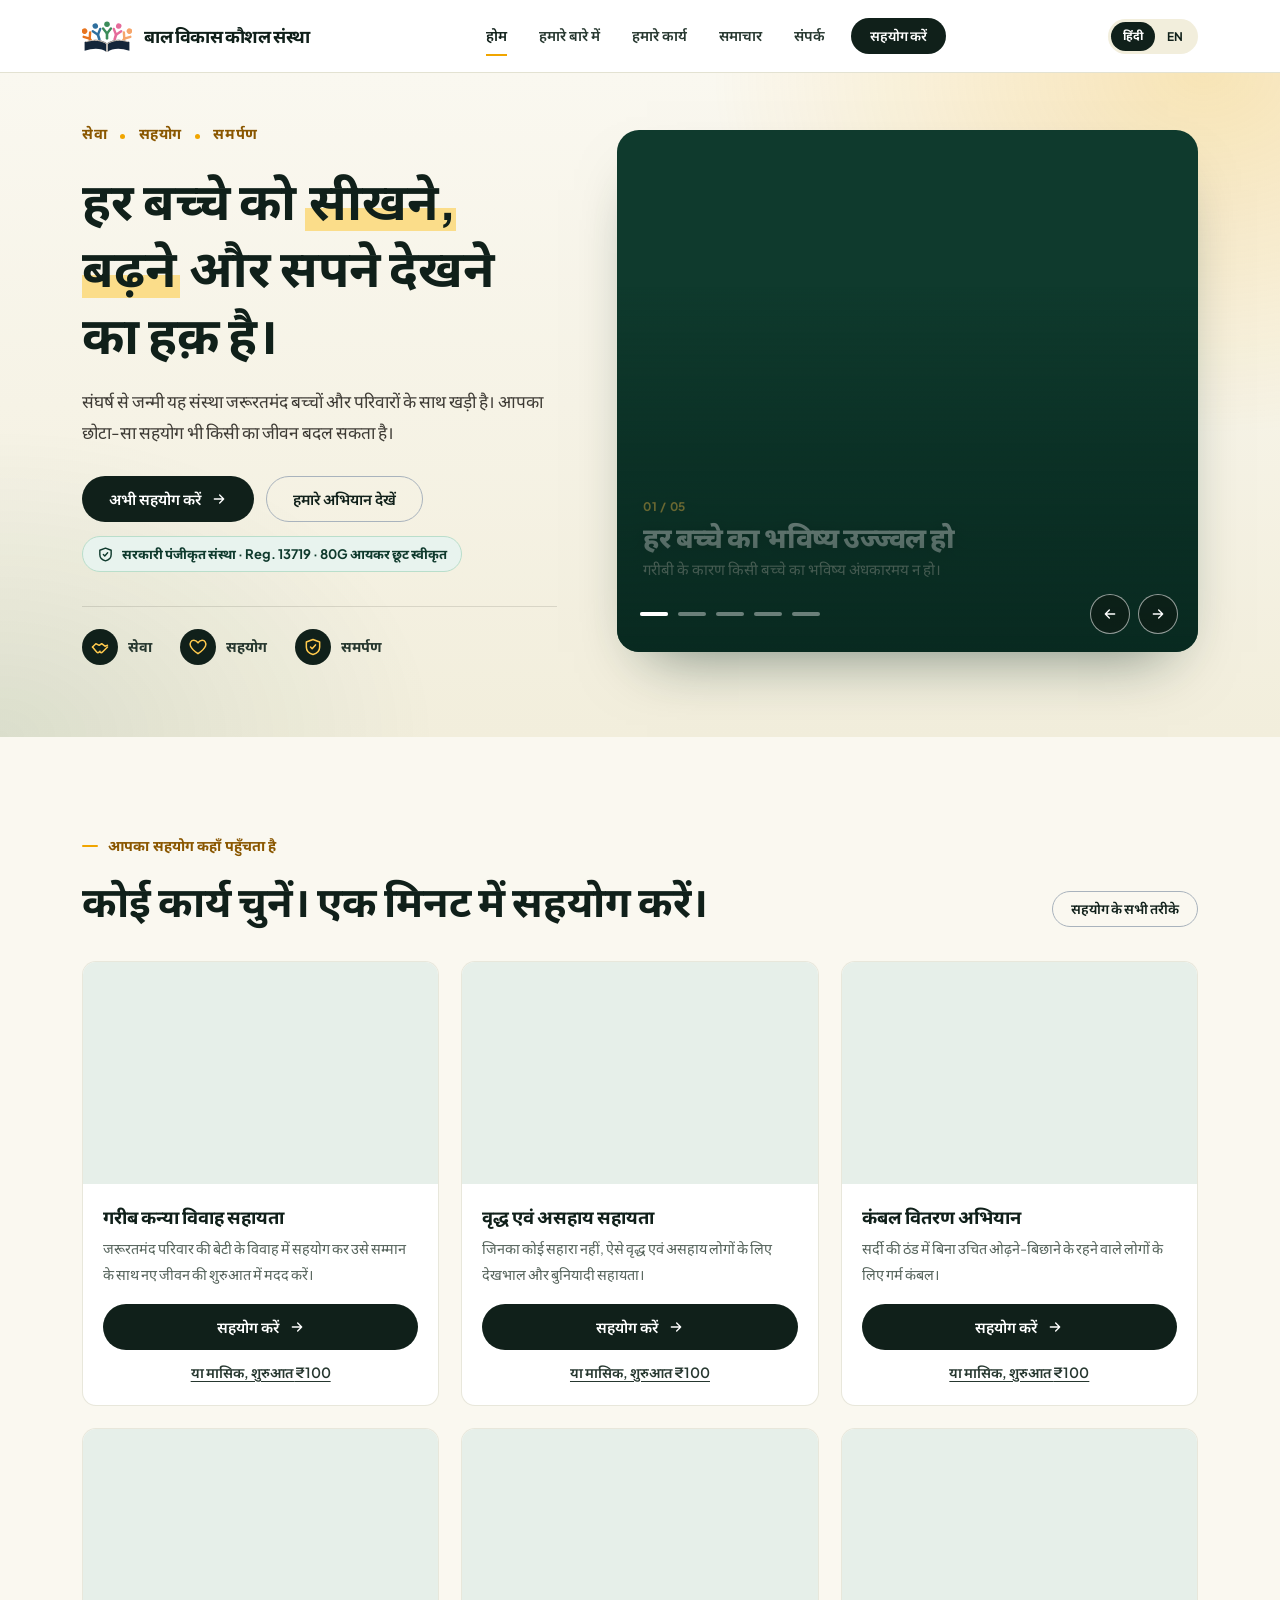
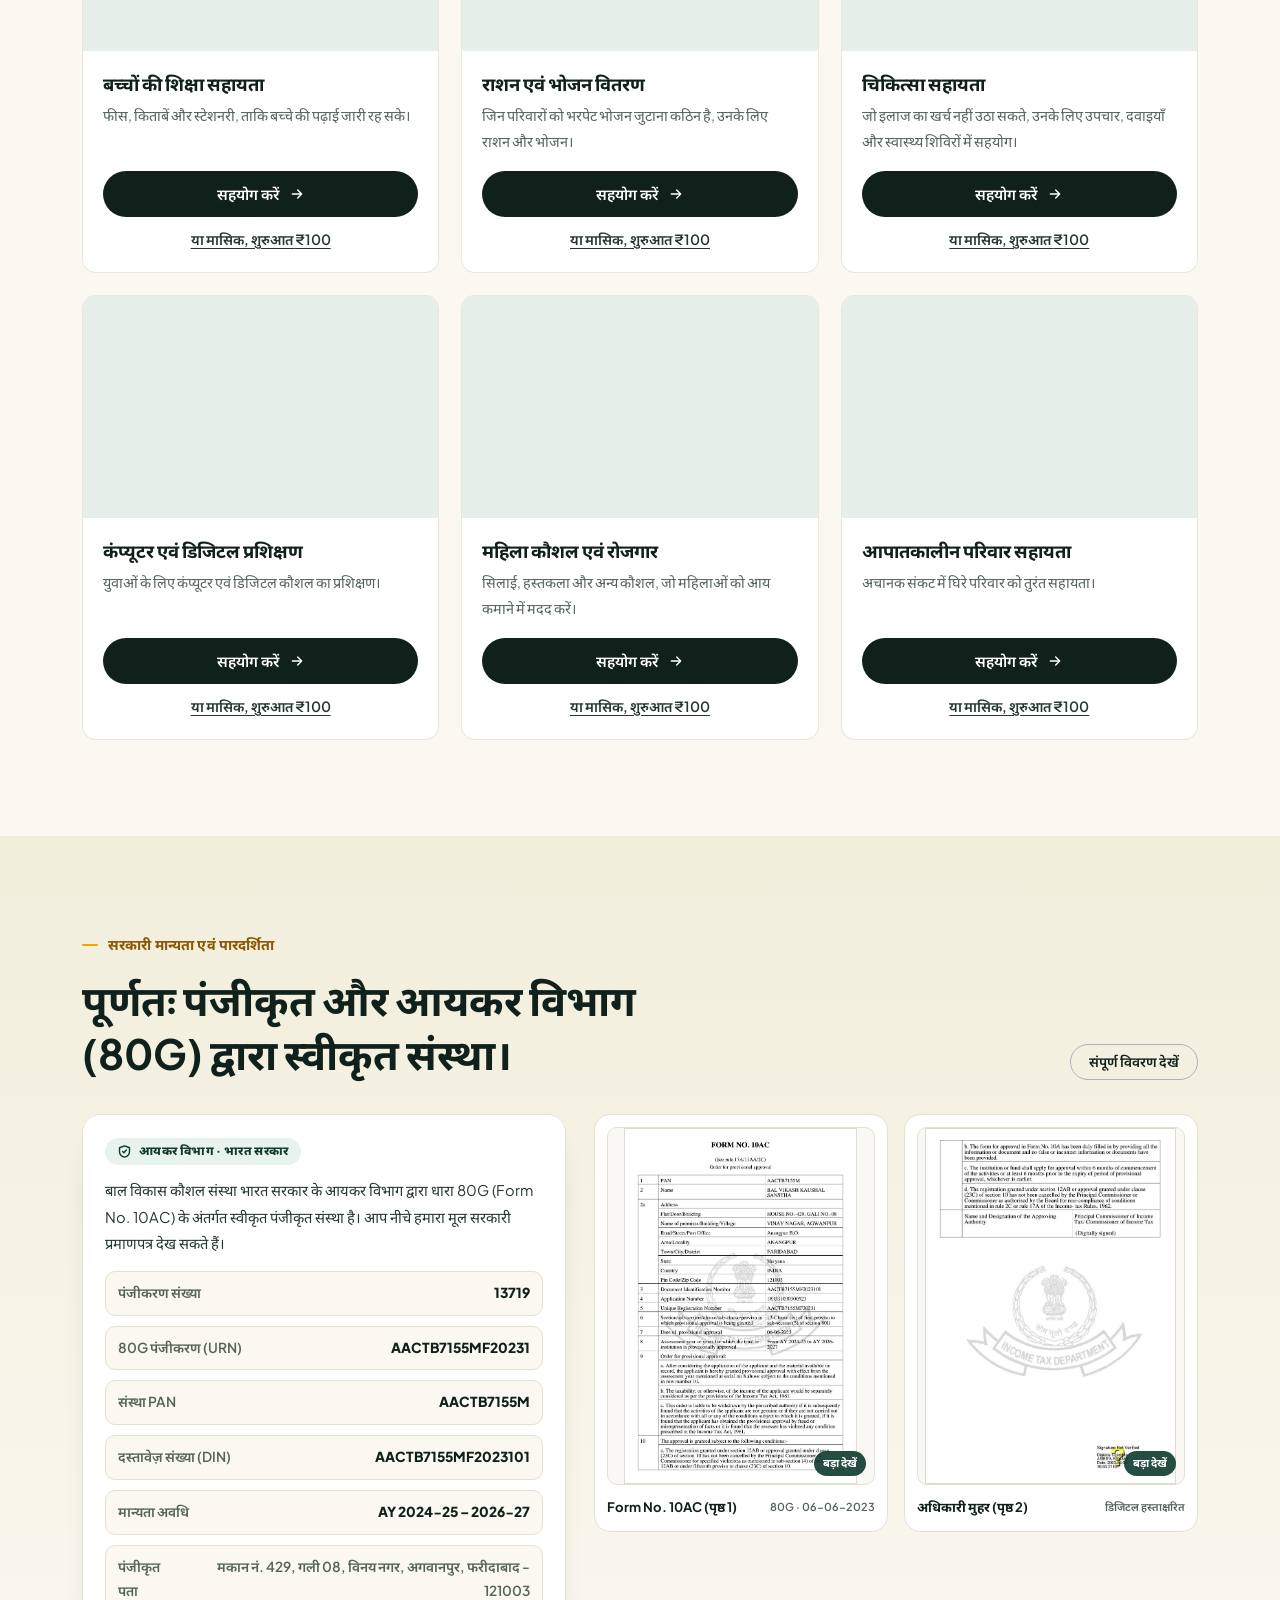
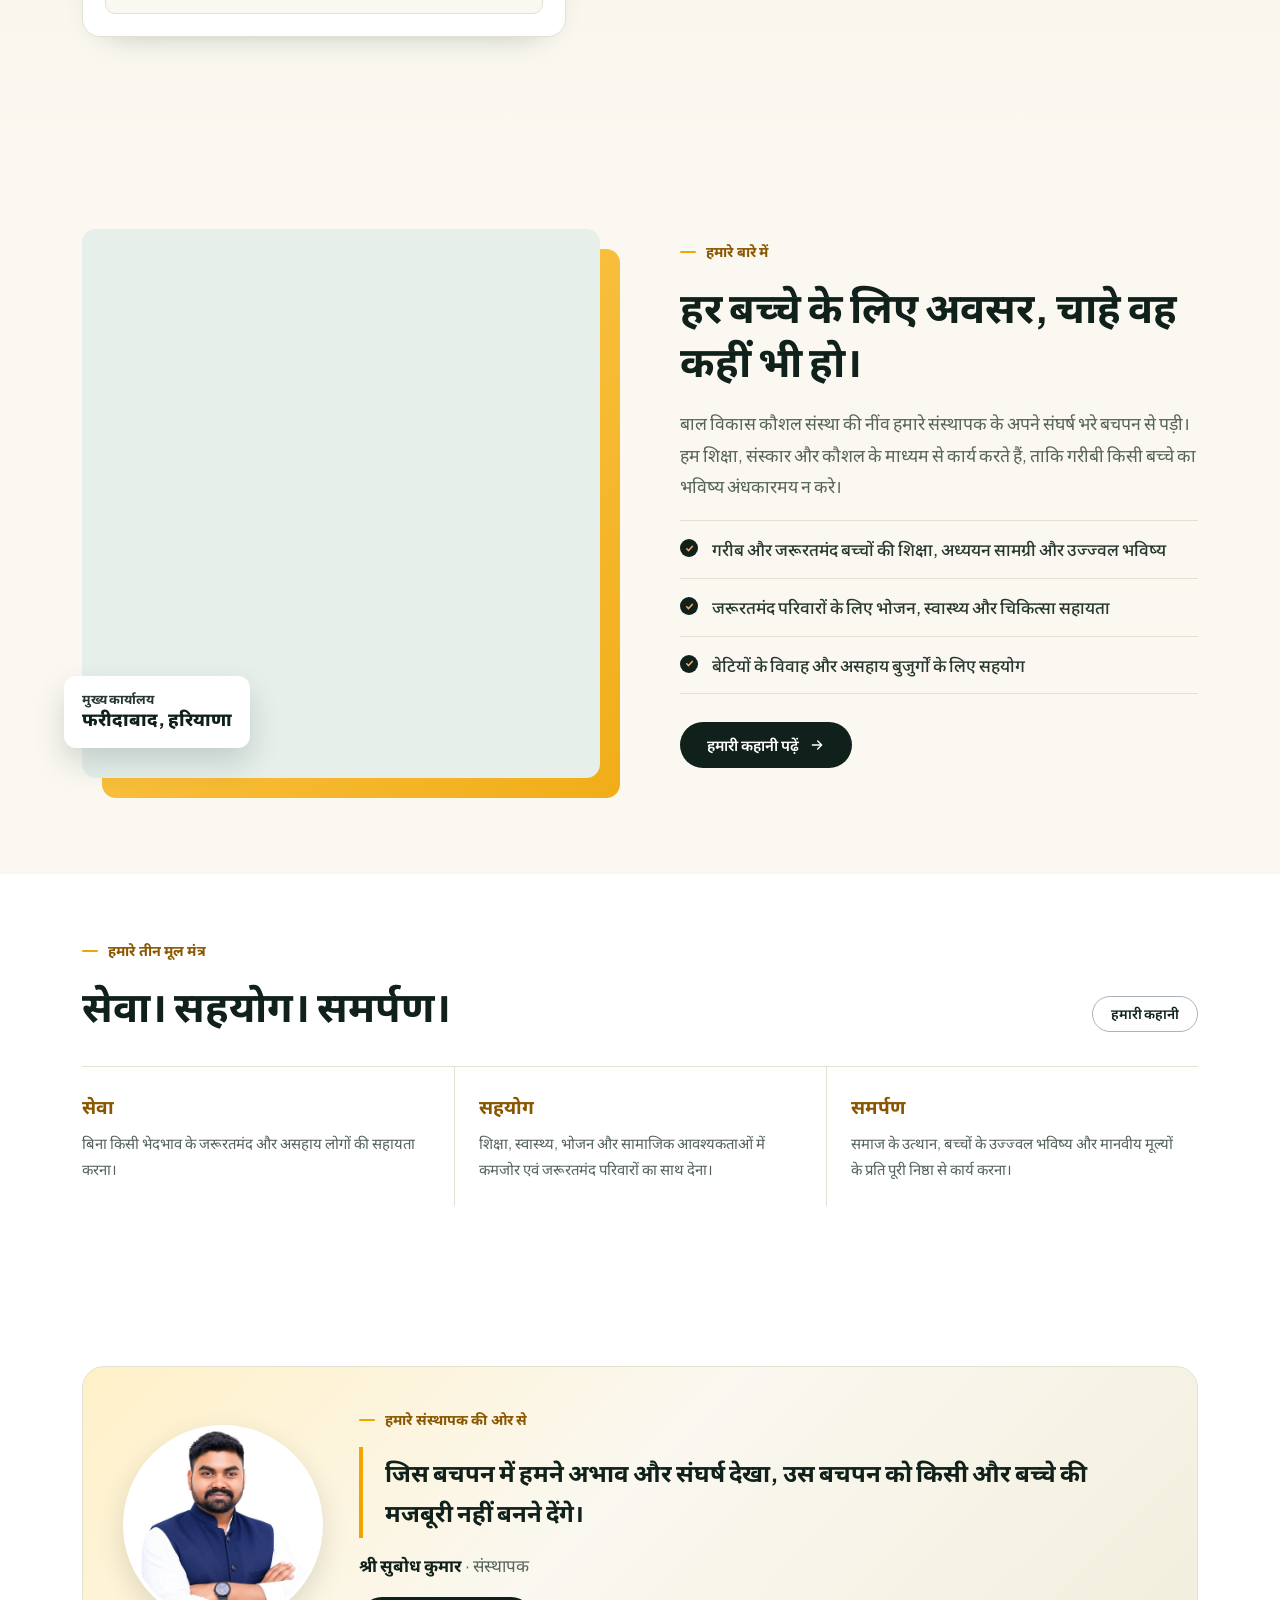
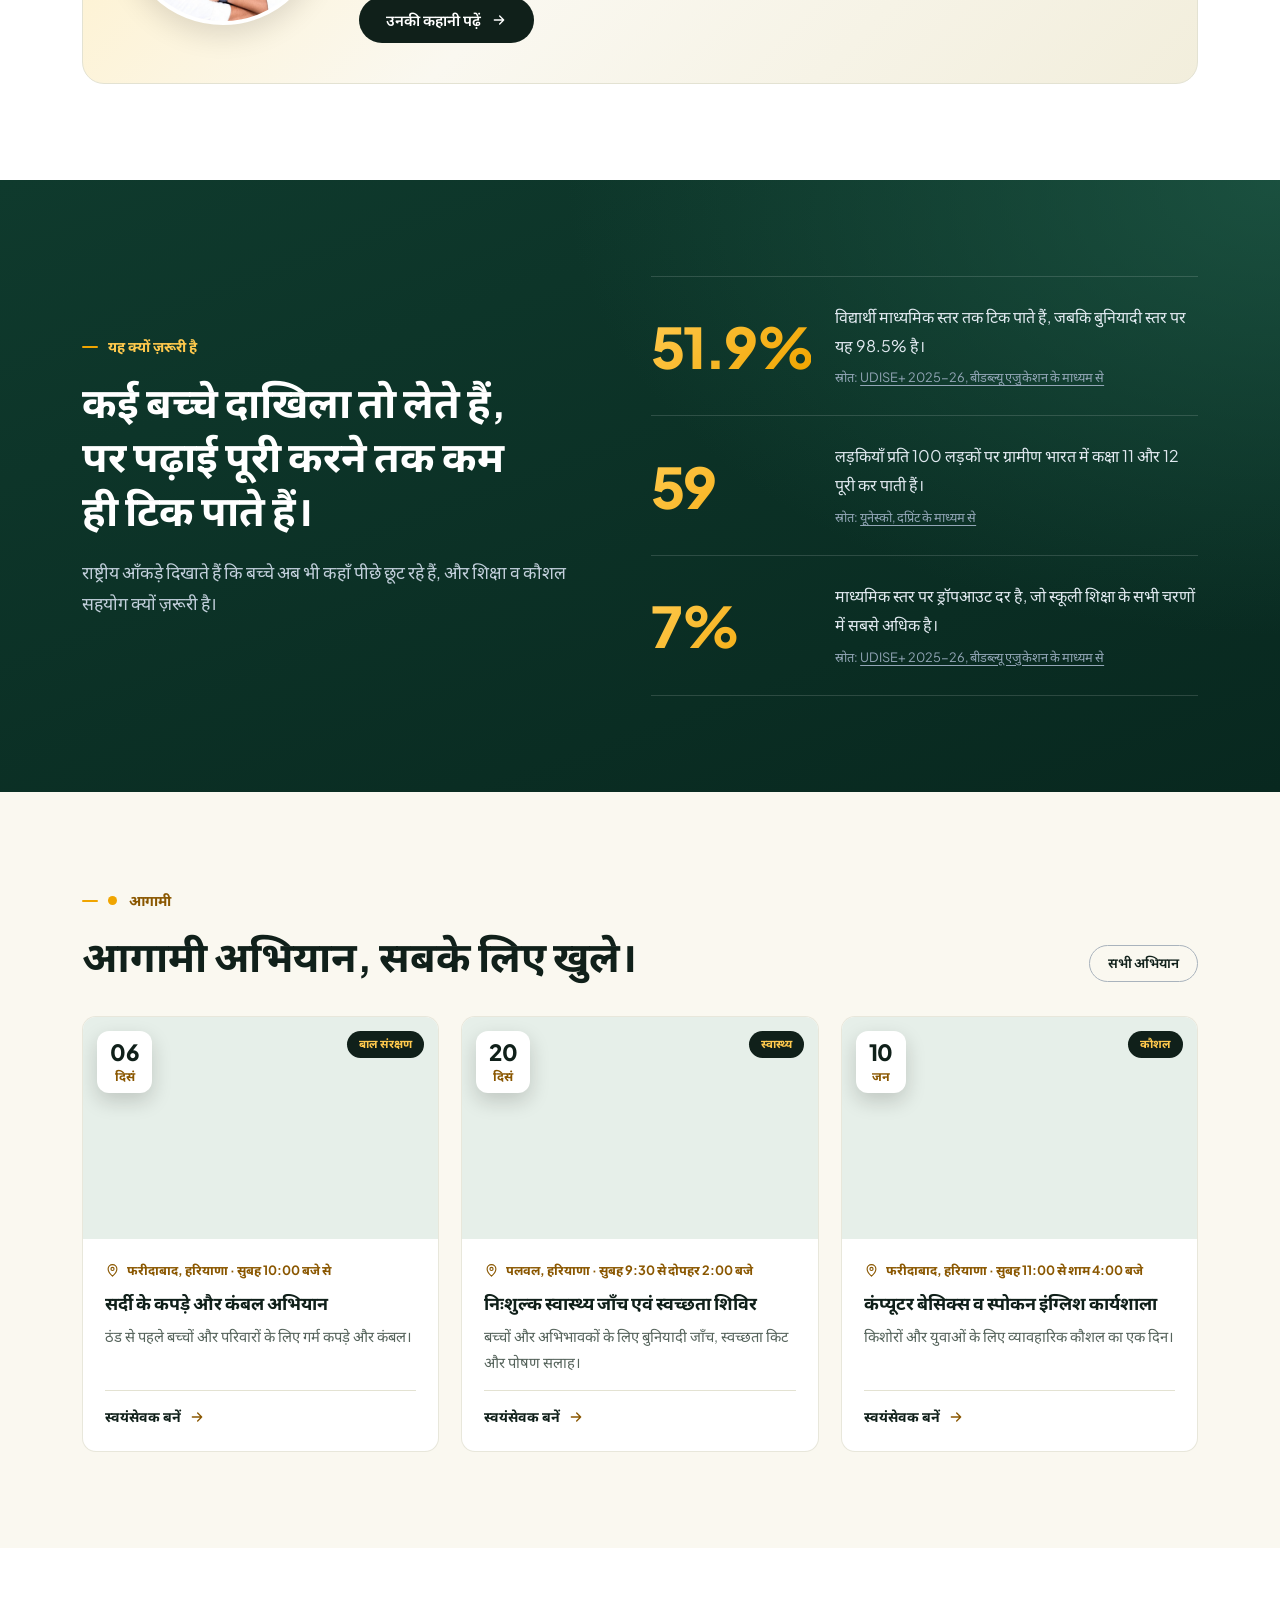
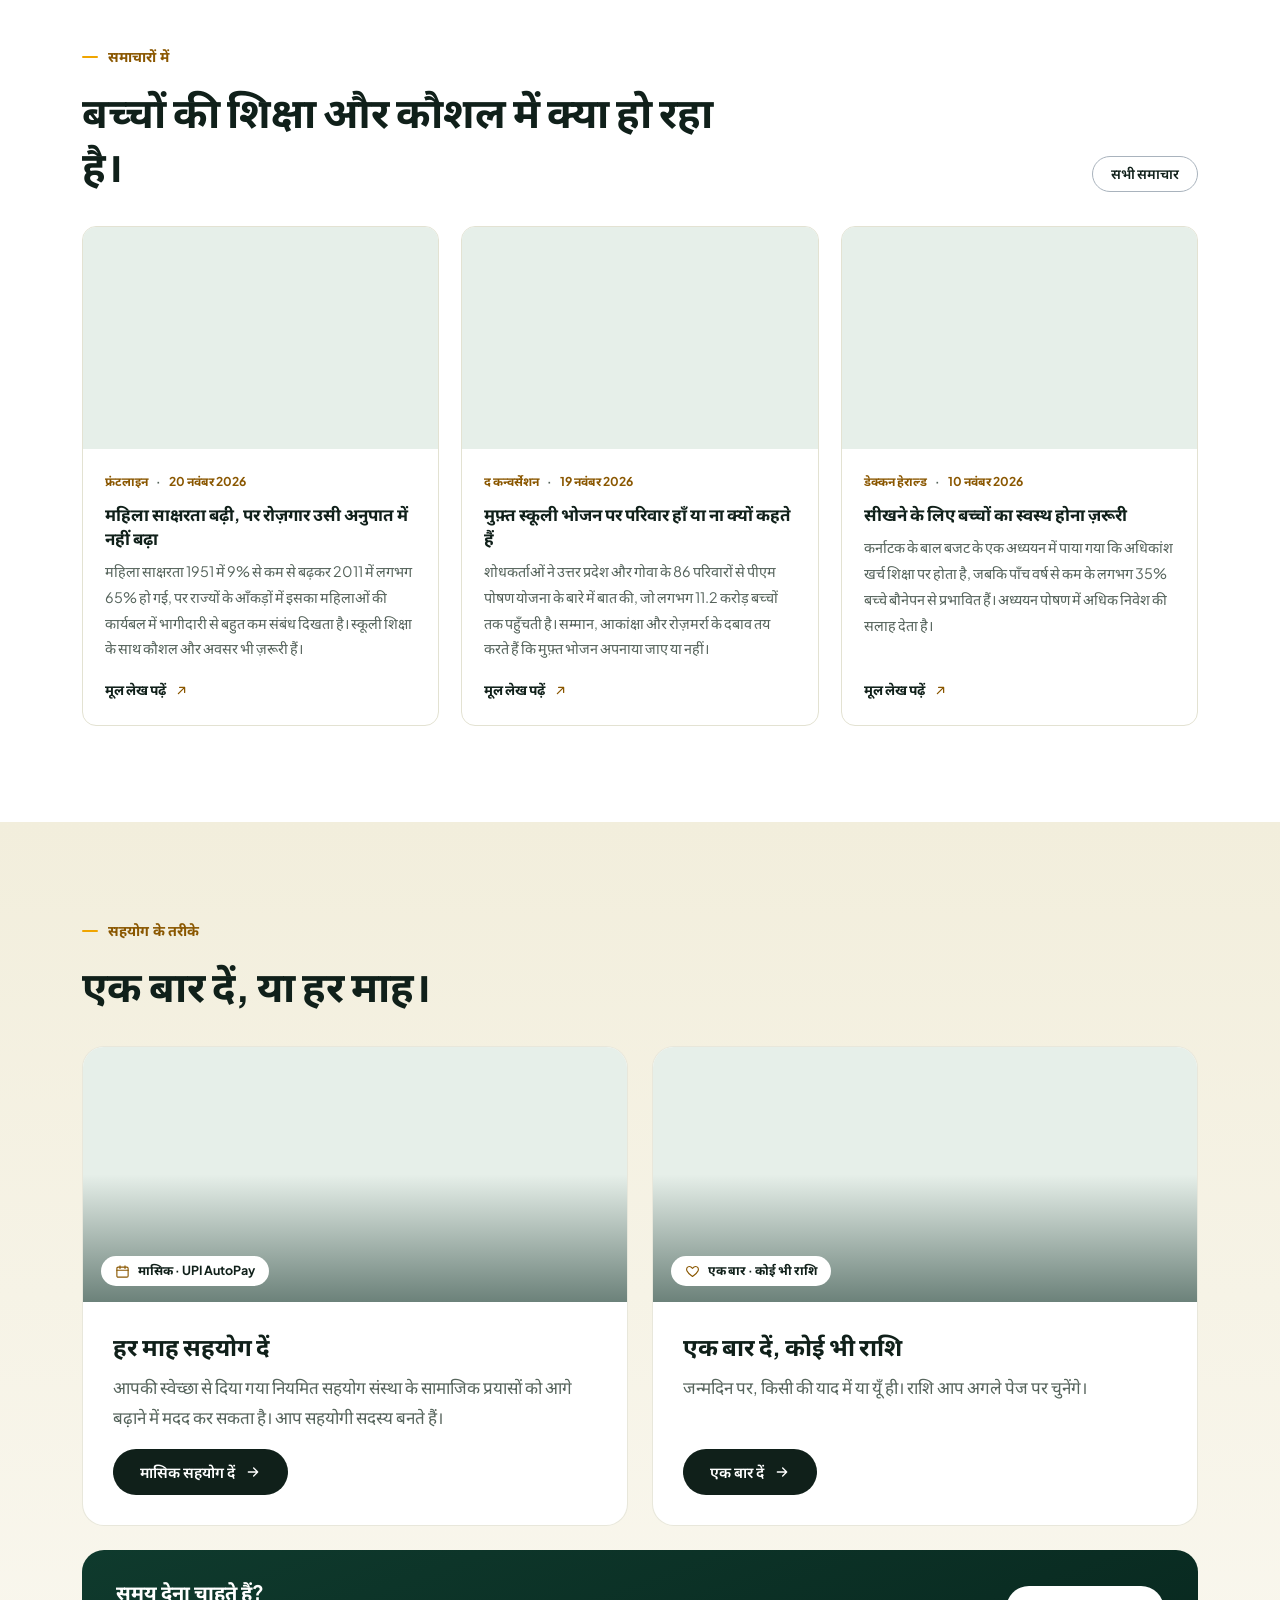
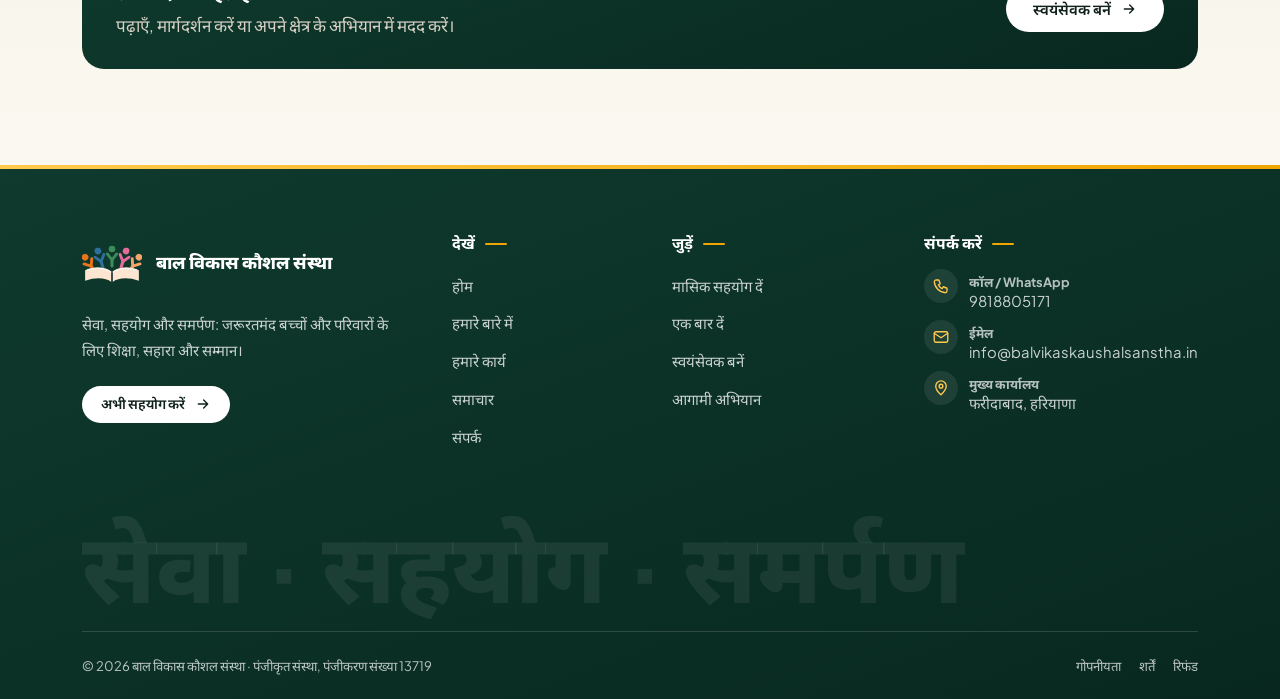
==== index.html @ 85692ef4 "Add scroll-margin-top on #verified for sticky header clearance" ====
<!DOCTYPE html>
<html lang="hi" data-lang="hi" data-t-en="Seva, Sahyog &amp; Samarpan for Children in Need | Bal Vikas Kaushal Sanstha" data-t-hi="सेवा, सहयोग और समर्पण: जरूरतमंद बच्चों के लिए | बाल विकास कौशल संस्था">
<head><script src="assets/js/demo-api.js"></script>
<meta charset="UTF-8"><meta name="viewport" content="width=device-width,initial-scale=1">
<script>try{var l=new URLSearchParams(location.search).get('lang')||localStorage.getItem('bvks_lang')||'hi';document.documentElement.setAttribute('data-lang',l==='en'?'en':'hi')}catch(e){}</script>
<title>सेवा, सहयोग और समर्पण: जरूरतमंद बच्चों के लिए | बाल विकास कौशल संस्था</title>
<meta name="description" content="फरीदाबाद की पंजीकृत संस्था, जो शिक्षा, भोजन, स्वास्थ्य और सम्मान के माध्यम से जरूरतमंद बच्चों और परिवारों की सेवा करती है। मासिक या एक बार सहयोग करें। Registered trust in Faridabad serving children and families in need through education, food, health and dignity. Donate monthly or once.">
<meta property="og:title" content="Seva, Sahyog &amp; Samarpan for Children in Need | Bal Vikas Kaushal Sanstha"><meta property="og:description" content="Registered trust in Faridabad serving children and families in need through education, food, health and dignity. Donate monthly or once.">
<meta property="og:type" content="website"><meta property="og:image" content="https://images.unsplash.com/photo-1524069290683-0457abfe42c3?auto=format&amp;fit=crop&amp;w=1200&amp;q=75&amp;h=630"><meta name="theme-color" content="#0F3A2D">
<script>try{var th=new URLSearchParams(location.search).get('theme')||localStorage.getItem('bvks_theme');if(th)document.documentElement.setAttribute('data-theme',th)}catch(e){}</script>
<link rel="icon" href="favicon.ico" sizes="48x48"><link rel="icon" href="assets/img/favicon.svg" type="image/svg+xml"><link rel="apple-touch-icon" href="assets/img/apple-touch-icon.png"><link rel="manifest" href="manifest.webmanifest">
<link rel="preload" href="assets/fonts/noto-sans-devanagari-devanagari-wght-normal.woff2" as="font" type="font/woff2" crossorigin>
<link rel="preload" href="assets/fonts/plus-jakarta-sans-latin-wght-normal.woff2" as="font" type="font/woff2" crossorigin>
<script>(function(){var d=document.documentElement;d.classList.add('hyd');setTimeout(function(){d.classList.remove('hyd')},2500);try{window.__bvc=fetch('api/content.php',{cache:'no-cache'}).then(function(r){return r.ok?r.json():null}).catch(function(){return null})}catch(e){}})()</script>
<link rel="stylesheet" href="assets/css/style.css?v=202611251815">
<noscript><style>html.hyd body{opacity:1!important}</style></noscript>
<script type="application/ld+json">{"@context":"https://schema.org","@type":"NGO","slogan":"Seva, Sahyog, Samarpan","name":"Bal Vikas Kaushal Sanstha","alternateName":"बाल विकास कौशल संस्था","url":"https://balvikaskaushalsanstha.in","logo":"https://balvikaskaushalsanstha.in/assets/img/logo.svg","telephone":"+919818805171","founder":{"@type":"Person","name":"Subodh Kumar"},"address":{"@type":"PostalAddress","addressLocality":"Faridabad","addressRegion":"Haryana","addressCountry":"IN"}}</script>
</head>
<body>
<a class="skip" href="#main">Skip to content</a>
<header class="hdr"><div class="wrap hdr-in">
 <a class="brand" href="index.html" aria-label="Home"><img class="brand-mark" src="assets/img/logo.svg" alt="" width="50" height="50"><span class="brand-txt"><span class="brand-name"><span class="en" data-k="dc1875f0">Bal Vikas Kaushal Sanstha</span><span class="hi" lang="hi" data-k="dc1875f0">बाल विकास कौशल संस्था</span></span></span></a>
 <nav class="menu" id="menu" aria-label="Main"><a class="nl active" href="index.html"><span class="en" data-k="d46ef343">Home</span><span class="hi" lang="hi" data-k="d46ef343">होम</span></a><a class="nl" href="about.html"><span class="en" data-k="d62b8ac6">About Us</span><span class="hi" lang="hi" data-k="d62b8ac6">हमारे बारे में</span></a><a class="nl" href="our-work.html"><span class="en" data-k="bd68dda4">Our Work</span><span class="hi" lang="hi" data-k="bd68dda4">हमारे कार्य</span></a><a class="nl" href="news.html"><span class="en" data-k="dba7aae8">News</span><span class="hi" lang="hi" data-k="dba7aae8">समाचार</span></a><a class="nl" href="contact.html"><span class="en" data-k="cb8c4ab5">Contact</span><span class="hi" lang="hi" data-k="cb8c4ab5">संपर्क</span></a><a class="btn btn-gold btn-sm menu-cta" href="donate.html"><span class="en" data-k="bb182994">Donate</span><span class="hi" lang="hi" data-k="bb182994">सहयोग करें</span></a></nav>
 <div class="hdr-r"><span class="lang" role="group" aria-label="Language"><button data-set="hi">हिंदी</button><button data-set="en">EN</button></span>
 <button class="burger" aria-label="Menu" aria-expanded="false" aria-controls="menu"><span></span></button></div>
</div></header>
<main id="main">

<section class="hero"><div class="wrap hero-grid">
 <div>
  <span class="kicker"><span class="en" data-k="f6abea8d">Seva<i></i>Sahyog<i></i>Samarpan</span><span class="hi" lang="hi" data-k="f6abea8d">सेवा<i></i>सहयोग<i></i>समर्पण</span></span>
  <h1 class="hero-h"><span class="en" data-k="68f170ba">Every child deserves to <span class="hl">learn, grow</span> and dream.</span><span class="hi" lang="hi" data-k="68f170ba">हर बच्चे को <span class="hl">सीखने, बढ़ने</span> और सपने देखने का हक़ है।</span></h1>
  <p class="sub"><span class="en" data-k="10669bad">Born from a childhood of struggle, we stand with children and families in need. Even a small contribution can change a life.</span><span class="hi" lang="hi" data-k="10669bad">संघर्ष से जन्मी यह संस्था जरूरतमंद बच्चों और परिवारों के साथ खड़ी है। आपका छोटा-सा सहयोग भी किसी का जीवन बदल सकता है।</span></p>
  <div class="hero-cta"><a class="btn btn-gold" href="donate.html"><span class="en" data-k="b64645f1">Donate now</span><span class="hi" lang="hi" data-k="b64645f1">अभी सहयोग करें</span><svg viewBox="0 0 24 24" fill="none" stroke="currentColor" stroke-width="2" stroke-linecap="round" stroke-linejoin="round" aria-hidden="true"><path d="M5 12h14M13 6l6 6-6 6"/></svg></a><a class="btn btn-line" href="our-work.html"><span class="en" data-k="047faf02">See our drives</span><span class="hi" lang="hi" data-k="047faf02">हमारे अभियान देखें</span></a></div>
  <a class="hero-trust" href="#verified"><svg viewBox="0 0 24 24" fill="none" stroke="currentColor" stroke-width="2" stroke-linecap="round" stroke-linejoin="round" aria-hidden="true"><path d="M12 3l8 3v6c0 4.5-3.2 7.8-8 9-4.8-1.2-8-4.5-8-9V6z"/><path d="M9 12l2 2 4-4.5"/></svg><span><span class="en">Govt. Verified Trust · Reg. 13719 · 80G Tax Exempt</span><span class="hi" lang="hi">सरकारी पंजीकृत संस्था · Reg. 13719 · 80G आयकर छूट स्वीकृत</span></span></a>
  <ul class="how-mini"><li><svg viewBox="0 0 24 24" fill="none" stroke="currentColor" stroke-width="1.8" stroke-linecap="round" stroke-linejoin="round" aria-hidden="true"><path d="M3 12l4-4 4 2 3-2 4 3 3-1"/><path d="M3 12l5 6c1 1 2 1 3 0l1-1M21 12l-6 6c-1 1-2 1-3 0"/></svg><span class="en" data-k="11b8b3e5">Seva</span><span class="hi" lang="hi" data-k="11b8b3e5">सेवा</span></li><li><svg viewBox="0 0 24 24" fill="none" stroke="currentColor" stroke-width="1.8" stroke-linecap="round" stroke-linejoin="round" aria-hidden="true"><path d="M12 20s-7-4.6-9-9.2C1.6 7.4 3.6 4 7 4c2 0 3.4 1 5 3 1.6-2 3-3 5-3 3.400 0 5.400 3.400 4 6.800C19 15.400 12 20 12 20z"/></svg><span class="en" data-k="3d7f55aa">Sahyog</span><span class="hi" lang="hi" data-k="3d7f55aa">सहयोग</span></li><li><svg viewBox="0 0 24 24" fill="none" stroke="currentColor" stroke-width="1.8" stroke-linecap="round" stroke-linejoin="round" aria-hidden="true"><path d="M12 3l8 3v6c0 4.500-3.200 7.800-8 9-4.800-1.200-8-4.500-8-9V6z"/><path d="M9 12l2 2 4-4.500"/></svg><span class="en" data-k="f1439452">Samarpan</span><span class="hi" lang="hi" data-k="f1439452">समर्पण</span></li></ul>
 </div>
 <div class="hero-art">
  <div class="car" id="car" aria-roledescription="carousel" aria-label="Our work in pictures"><div class="dc" data-render="slides"><figure class="slide on"><img data-photo style="object-position:50% 38%" src="https://images.unsplash.com/photo-1524069290683-0457abfe42c3?auto=format&amp;fit=crop&amp;w=1000&amp;q=75" alt="A group of smiling schoolchildren raising their hands" decoding=async><figcaption><em>01 / 05</em><b><span class="en">Every child deserves a future</span><span class="hi" lang="hi">हर बच्चे का भविष्य उज्ज्वल हो</span></b><small><span class="en">No child&#x27;s future should be dark because of poverty.</span><span class="hi" lang="hi">गरीबी के कारण किसी बच्चे का भविष्य अंधकारमय न हो।</span></small></figcaption></figure><figure class="slide"><img data-photo style="object-position:50% 50%" src="https://images.unsplash.com/photo-1692269725836-fbd72e98883f?auto=format&amp;fit=crop&amp;w=1000&amp;q=75" alt="Children in school uniform listening in class" loading=lazy decoding=async><figcaption><em>02 / 05</em><b><span class="en">Seva</span><span class="hi" lang="hi">सेवा</span></b><small><span class="en">Serving people in need and the helpless, without any discrimination.</span><span class="hi" lang="hi">बिना किसी भेदभाव के जरूरतमंद और असहाय लोगों की सेवा।</span></small></figcaption></figure><figure class="slide"><img data-photo style="object-position:50% 40%" src="https://images.unsplash.com/photo-1635733631349-f9528ac28c36?auto=format&amp;fit=crop&amp;w=1000&amp;q=75" alt="A young man holding a smiling child at a community celebration" loading=lazy decoding=async><figcaption><em>03 / 05</em><b><span class="en">Sahyog</span><span class="hi" lang="hi">सहयोग</span></b><small><span class="en">Standing with families in education, health, food and social needs.</span><span class="hi" lang="hi">शिक्षा, स्वास्थ्य, भोजन और सामाजिक जरूरतों में परिवारों का साथ।</span></small></figcaption></figure><figure class="slide"><img data-photo style="object-position:50% 50%" src="https://images.unsplash.com/photo-1616674202799-054e7c831378?auto=format&amp;fit=crop&amp;w=1000&amp;q=75" alt="Women learning to sew in a tailoring class" loading=lazy decoding=async><figcaption><em>04 / 05</em><b><span class="en">Samarpan</span><span class="hi" lang="hi">समर्पण</span></b><small><span class="en">Working with full commitment for children&#x27;s bright future.</span><span class="hi" lang="hi">बच्चों के उज्ज्वल भविष्य के लिए पूरी निष्ठा से कार्य।</span></small></figcaption></figure><figure class="slide"><img data-photo style="object-position:50% 50%" src="https://images.unsplash.com/photo-1609252509229-364936a1d1a2?auto=format&amp;fit=crop&amp;w=1000&amp;q=75" alt="Women sitting together in a field at a community meeting" loading=lazy decoding=async><figcaption><em>05 / 05</em><b><span class="en">Together</span><span class="hi" lang="hi">साथ मिलकर</span></b><small><span class="en">Donors, volunteers and partners working side by side.</span><span class="hi" lang="hi">दानदाता, स्वयंसेवक और साझेदार कंधे से कंधा मिलाकर।</span></small></figcaption></figure></div>
   <div class="car-ctl"><div class="dots" data-render="dots"><button type="button" aria-label="Slide 1" class=on></button><button type="button" aria-label="Slide 2"></button><button type="button" aria-label="Slide 3"></button><button type="button" aria-label="Slide 4"></button><button type="button" aria-label="Slide 5"></button></div><div class="arrows"><button type="button" class="pv" aria-label="Previous"><svg viewBox="0 0 24 24" fill="none" stroke="currentColor" stroke-width="2" stroke-linecap="round" stroke-linejoin="round" aria-hidden="true"><path d="M5 12h14M13 6l6 6-6 6"/></svg></button><button type="button" class="nx" aria-label="Next"><svg viewBox="0 0 24 24" fill="none" stroke="currentColor" stroke-width="2" stroke-linecap="round" stroke-linejoin="round" aria-hidden="true"><path d="M5 12h14M13 6l6 6-6 6"/></svg></button></div></div></div>
 </div>
</div></section>

<section class="sec sec-pale" id="causes"><div class="wrap"><div class="head"><div><span class="eyebrow"><span class="en" data-k="a3e228bd">Where your help goes</span><span class="hi" lang="hi" data-k="a3e228bd">आपका सहयोग कहाँ पहुँचता है</span></span><h2><span class="en" data-k="ae93d220">Choose a cause. Give in a minute.</span><span class="hi" lang="hi" data-k="ae93d220">कोई कार्य चुनें। एक मिनट में सहयोग करें।</span></h2></div><a class="btn btn-line btn-sm" href="donate.html"><span class="en" data-k="ef83dd9b">All ways to give</span><span class="hi" lang="hi" data-k="ef83dd9b">सहयोग के सभी तरीके</span></a></div>
<div class="cgrid" data-render="causes"><article class="ccard reveal" id="c-marriage"><div class="ph"><img data-photo src="https://images.unsplash.com/photo-1634351356743-05de62a4b80b?auto=format&amp;fit=crop&amp;w=700&amp;q=75" alt="Women in colourful saris at a community gathering" loading=lazy decoding=async></div><div class="cb"><h3><span class="en">Girls&#x27; Marriage Support</span><span class="hi" lang="hi">गरीब कन्या विवाह सहायता</span></h3><p><span class="en">Help a daughter from a needy family begin married life with dignity.</span><span class="hi" lang="hi">जरूरतमंद परिवार की बेटी के विवाह में सहयोग कर उसे सम्मान के साथ नए जीवन की शुरुआत में मदद करें।</span></p><div class="cact"><a class="btn btn-gold" href="donate.html?cause=marriage"><span class="en">Donate</span><span class="hi" lang="hi">सहयोग करें</span><svg viewBox="0 0 24 24" fill="none" stroke="currentColor" stroke-width="2" stroke-linecap="round" stroke-linejoin="round" aria-hidden="true"><path d="M5 12h14M13 6l6 6-6 6"/></svg></a><a class="cmon" href="donate.html?cause=marriage&amp;freq=monthly"><span class="en">or monthly from </span><span class="hi" lang="hi">या मासिक, शुरुआत </span><span data-t="monthly">₹100</span></a></div></div></article><article class="ccard reveal" id="c-elderly"><div class="ph"><img data-photo src="https://images.unsplash.com/photo-1609252509229-364936a1d1a2?auto=format&amp;fit=crop&amp;w=700&amp;q=75" alt="Women sitting together in a field at a community meeting" loading=lazy decoding=async></div><div class="cb"><h3><span class="en">Elderly &amp; Helpless Support</span><span class="hi" lang="hi">वृद्ध एवं असहाय सहायता</span></h3><p><span class="en">Care and basic support for elderly and helpless people with no one to turn to.</span><span class="hi" lang="hi">जिनका कोई सहारा नहीं, ऐसे वृद्ध एवं असहाय लोगों के लिए देखभाल और बुनियादी सहायता।</span></p><div class="cact"><a class="btn btn-gold" href="donate.html?cause=elderly"><span class="en">Donate</span><span class="hi" lang="hi">सहयोग करें</span><svg viewBox="0 0 24 24" fill="none" stroke="currentColor" stroke-width="2" stroke-linecap="round" stroke-linejoin="round" aria-hidden="true"><path d="M5 12h14M13 6l6 6-6 6"/></svg></a><a class="cmon" href="donate.html?cause=elderly&amp;freq=monthly"><span class="en">or monthly from </span><span class="hi" lang="hi">या मासिक, शुरुआत </span><span data-t="monthly">₹100</span></a></div></div></article><article class="ccard reveal" id="c-blankets"><div class="ph"><img data-photo src="https://images.unsplash.com/photo-1758390286125-bd31d5c8f592?auto=format&amp;fit=crop&amp;w=700&amp;q=75" alt="Women lined up with large bags during a distribution" loading=lazy decoding=async></div><div class="cb"><h3><span class="en">Blanket Distribution Drive</span><span class="hi" lang="hi">कंबल वितरण अभियान</span></h3><p><span class="en">Warm blankets for people who face the winter cold without proper cover.</span><span class="hi" lang="hi">सर्दी की ठंड में बिना उचित ओढ़ने-बिछाने के रहने वाले लोगों के लिए गर्म कंबल।</span></p><div class="cact"><a class="btn btn-gold" href="donate.html?cause=blankets"><span class="en">Donate</span><span class="hi" lang="hi">सहयोग करें</span><svg viewBox="0 0 24 24" fill="none" stroke="currentColor" stroke-width="2" stroke-linecap="round" stroke-linejoin="round" aria-hidden="true"><path d="M5 12h14M13 6l6 6-6 6"/></svg></a><a class="cmon" href="donate.html?cause=blankets&amp;freq=monthly"><span class="en">or monthly from </span><span class="hi" lang="hi">या मासिक, शुरुआत </span><span data-t="monthly">₹100</span></a></div></div></article><article class="ccard reveal" id="c-education"><div class="ph"><img data-photo src="https://images.unsplash.com/photo-1692269726066-5be200e3a81d?auto=format&amp;fit=crop&amp;w=700&amp;q=75" alt="Schoolchildren in checked uniforms in a classroom" loading=lazy decoding=async></div><div class="cb"><h3><span class="en">Children&#x27;s Education Support</span><span class="hi" lang="hi">बच्चों की शिक्षा सहायता</span></h3><p><span class="en">Fees, books and stationery so that a child can keep studying.</span><span class="hi" lang="hi">फीस, किताबें और स्टेशनरी, ताकि बच्चे की पढ़ाई जारी रह सके।</span></p><div class="cact"><a class="btn btn-gold" href="donate.html?cause=education"><span class="en">Donate</span><span class="hi" lang="hi">सहयोग करें</span><svg viewBox="0 0 24 24" fill="none" stroke="currentColor" stroke-width="2" stroke-linecap="round" stroke-linejoin="round" aria-hidden="true"><path d="M5 12h14M13 6l6 6-6 6"/></svg></a><a class="cmon" href="donate.html?cause=education&amp;freq=monthly"><span class="en">or monthly from </span><span class="hi" lang="hi">या मासिक, शुरुआत </span><span data-t="monthly">₹100</span></a></div></div></article><article class="ccard reveal" id="c-ration"><div class="ph"><img data-photo src="https://images.unsplash.com/photo-1610093435813-526af1b3fe11?auto=format&amp;fit=crop&amp;w=700&amp;q=75" alt="A young child among a crowd of community members" loading=lazy decoding=async></div><div class="cb"><h3><span class="en">Ration &amp; Food Distribution</span><span class="hi" lang="hi">राशन एवं भोजन वितरण</span></h3><p><span class="en">Ration and meals for families who struggle to get enough food.</span><span class="hi" lang="hi">जिन परिवारों को भरपेट भोजन जुटाना कठिन है, उनके लिए राशन और भोजन।</span></p><div class="cact"><a class="btn btn-gold" href="donate.html?cause=ration"><span class="en">Donate</span><span class="hi" lang="hi">सहयोग करें</span><svg viewBox="0 0 24 24" fill="none" stroke="currentColor" stroke-width="2" stroke-linecap="round" stroke-linejoin="round" aria-hidden="true"><path d="M5 12h14M13 6l6 6-6 6"/></svg></a><a class="cmon" href="donate.html?cause=ration&amp;freq=monthly"><span class="en">or monthly from </span><span class="hi" lang="hi">या मासिक, शुरुआत </span><span data-t="monthly">₹100</span></a></div></div></article><article class="ccard reveal" id="c-medical"><div class="ph"><img data-photo src="https://images.unsplash.com/photo-1739956802238-2f37aefec7e1?auto=format&amp;fit=crop&amp;w=700&amp;q=75" alt="A health worker attending to a patient while others look on" loading=lazy decoding=async></div><div class="cb"><h3><span class="en">Medical Support</span><span class="hi" lang="hi">चिकित्सा सहायता</span></h3><p><span class="en">Help with treatment, medicines and health camps for those who cannot afford them.</span><span class="hi" lang="hi">जो इलाज का खर्च नहीं उठा सकते, उनके लिए उपचार, दवाइयाँ और स्वास्थ्य शिविरों में सहयोग।</span></p><div class="cact"><a class="btn btn-gold" href="donate.html?cause=medical"><span class="en">Donate</span><span class="hi" lang="hi">सहयोग करें</span><svg viewBox="0 0 24 24" fill="none" stroke="currentColor" stroke-width="2" stroke-linecap="round" stroke-linejoin="round" aria-hidden="true"><path d="M5 12h14M13 6l6 6-6 6"/></svg></a><a class="cmon" href="donate.html?cause=medical&amp;freq=monthly"><span class="en">or monthly from </span><span class="hi" lang="hi">या मासिक, शुरुआत </span><span data-t="monthly">₹100</span></a></div></div></article><article class="ccard reveal" id="c-computer"><div class="ph"><img data-photo src="https://images.unsplash.com/photo-1629306262232-1f854b4b0b13?auto=format&amp;fit=crop&amp;w=700&amp;q=75" alt="A young man listening attentively in a training classroom" loading=lazy decoding=async></div><div class="cb"><h3><span class="en">Computer &amp; Digital Training</span><span class="hi" lang="hi">कंप्यूटर एवं डिजिटल प्रशिक्षण</span></h3><p><span class="en">Computer and digital skills training for young people.</span><span class="hi" lang="hi">युवाओं के लिए कंप्यूटर एवं डिजिटल कौशल का प्रशिक्षण।</span></p><div class="cact"><a class="btn btn-gold" href="donate.html?cause=computer"><span class="en">Donate</span><span class="hi" lang="hi">सहयोग करें</span><svg viewBox="0 0 24 24" fill="none" stroke="currentColor" stroke-width="2" stroke-linecap="round" stroke-linejoin="round" aria-hidden="true"><path d="M5 12h14M13 6l6 6-6 6"/></svg></a><a class="cmon" href="donate.html?cause=computer&amp;freq=monthly"><span class="en">or monthly from </span><span class="hi" lang="hi">या मासिक, शुरुआत </span><span data-t="monthly">₹100</span></a></div></div></article><article class="ccard reveal" id="c-women"><div class="ph"><img data-photo src="https://images.unsplash.com/photo-1616674202799-054e7c831378?auto=format&amp;fit=crop&amp;w=700&amp;q=75" alt="Women learning to sew in a tailoring class" loading=lazy decoding=async></div><div class="cb"><h3><span class="en">Women&#x27;s Skills &amp; Employment</span><span class="hi" lang="hi">महिला कौशल एवं रोजगार</span></h3><p><span class="en">Sewing, handicraft and other skills that help women earn.</span><span class="hi" lang="hi">सिलाई, हस्तकला और अन्य कौशल, जो महिलाओं को आय कमाने में मदद करें।</span></p><div class="cact"><a class="btn btn-gold" href="donate.html?cause=women"><span class="en">Donate</span><span class="hi" lang="hi">सहयोग करें</span><svg viewBox="0 0 24 24" fill="none" stroke="currentColor" stroke-width="2" stroke-linecap="round" stroke-linejoin="round" aria-hidden="true"><path d="M5 12h14M13 6l6 6-6 6"/></svg></a><a class="cmon" href="donate.html?cause=women&amp;freq=monthly"><span class="en">or monthly from </span><span class="hi" lang="hi">या मासिक, शुरुआत </span><span data-t="monthly">₹100</span></a></div></div></article><article class="ccard reveal" id="c-emergency"><div class="ph"><img data-photo src="https://images.unsplash.com/photo-1632661765830-aa47ee0765c4?auto=format&amp;fit=crop&amp;w=700&amp;q=75" alt="A mother holding her young child" loading=lazy decoding=async></div><div class="cb"><h3><span class="en">Emergency Family Aid</span><span class="hi" lang="hi">आपातकालीन परिवार सहायता</span></h3><p><span class="en">Quick help for a family hit by a sudden crisis.</span><span class="hi" lang="hi">अचानक संकट में घिरे परिवार को तुरंत सहायता।</span></p><div class="cact"><a class="btn btn-gold" href="donate.html?cause=emergency"><span class="en">Donate</span><span class="hi" lang="hi">सहयोग करें</span><svg viewBox="0 0 24 24" fill="none" stroke="currentColor" stroke-width="2" stroke-linecap="round" stroke-linejoin="round" aria-hidden="true"><path d="M5 12h14M13 6l6 6-6 6"/></svg></a><a class="cmon" href="donate.html?cause=emergency&amp;freq=monthly"><span class="en">or monthly from </span><span class="hi" lang="hi">या मासिक, शुरुआत </span><span data-t="monthly">₹100</span></a></div></div></article></div></div></section>

<section class="sec sec-sand" id="verified"><div class="wrap">
 <div class="head"><div><span class="eyebrow"><span class="en">Government recognition &amp; transparency</span><span class="hi" lang="hi">सरकारी मान्यता एवं पारदर्शिता</span></span><h2><span class="en">Verified Trust. Official 80G Approval.</span><span class="hi" lang="hi">पूर्णतः पंजीकृत और आयकर विभाग (80G) द्वारा स्वीकृत संस्था।</span></h2></div><a class="btn btn-line btn-sm" href="about.html#verified"><span class="en">Full trust details</span><span class="hi" lang="hi">संपूर्ण विवरण देखें</span></a></div>
 <div class="verify-grid">
  <div class="verify-card reveal">
   <span class="verify-badge"><svg viewBox="0 0 24 24" fill="none" stroke="currentColor" stroke-width="2.2" stroke-linecap="round" stroke-linejoin="round" aria-hidden="true"><path d="M12 3l8 3v6c0 4.5-3.2 7.8-8 9-4.8-1.2-8-4.5-8-9V6z"/><path d="M9 12l2 2 4-4.5"/></svg><span class="en">INCOME TAX DEPT · GOVT. OF INDIA</span><span class="hi" lang="hi">आयकर विभाग · भारत सरकार</span></span>
   <p style="margin:0 0 10px;color:var(--ink2);font-size:.92rem"><span class="en">Bal Vikas Kaushal Sanstha is a registered trust approved under Section 80G (Form No. 10AC) by the Income Tax Department. Donors can verify our official certificate directly below.</span><span class="hi" lang="hi">बाल विकास कौशल संस्था भारत सरकार के आयकर विभाग द्वारा धारा 80G (Form No. 10AC) के अंतर्गत स्वीकृत पंजीकृत संस्था है। आप नीचे हमारा मूल सरकारी प्रमाणपत्र देख सकते हैं।</span></p>
   <ul class="verify-list">
    <li><span><span class="en">Trust Reg. No.</span><span class="hi" lang="hi">पंजीकरण संख्या</span></span><b>13719</b></li>
    <li><span><span class="en">80G URN</span><span class="hi" lang="hi">80G पंजीकरण (URN)</span></span><b>AACTB7155MF20231</b></li>
    <li><span><span class="en">Trust PAN</span><span class="hi" lang="hi">संस्था PAN</span></span><b>AACTB7155M</b></li>
    <li><span><span class="en">DIN (Form 10AC)</span><span class="hi" lang="hi">दस्तावेज़ संख्या (DIN)</span></span><b>AACTB7155MF2023101</b></li>
    <li><span><span class="en">Approval Validity</span><span class="hi" lang="hi">मान्यता अवधि</span></span><b>AY 2024-25 – 2026-27</b></li>
    <li><span><span class="en">Registered Office</span><span class="hi" lang="hi">पंजीकृत पता</span></span><b><span class="en">H.No. 429, Gali 08, Vinay Nagar, Agwanpur, Faridabad - 121003</span><span class="hi" lang="hi">मकान नं. 429, गली 08, विनय नगर, अगवानपुर, फरीदाबाद - 121003</span></b></li>
   </ul>
  </div>
  <div class="cert-cards reveal">
   <article class="cert-card">
    <button type="button" class="cert-thumb" data-cert-zoom="assets/img/form-10ac-page1.jpg" data-cert-title="Form No. 10AC · Income Tax 80G Approval (Page 1)">
     <img src="assets/img/form-10ac-page1.jpg" alt="Form No. 10AC Income Tax 80G Approval Page 1 - Bal Vikas Kaushal Sanstha" loading="lazy" decoding="async">
     <span class="cert-zoom-tag"><span class="en">Tap to zoom</span><span class="hi" lang="hi">बड़ा देखें</span></span>
    </button>
    <div class="cert-meta"><b><span class="en">Form No. 10AC (Page 1)</span><span class="hi" lang="hi">Form No. 10AC (पृष्ठ 1)</span></b><small>80G · 06-06-2023</small></div>
   </article>
   <article class="cert-card">
    <button type="button" class="cert-thumb" data-cert-zoom="assets/img/form-10ac-page2.jpg" data-cert-title="Form No. 10AC · Approving Authority &amp; Digital Signature (Page 2)">
     <img src="assets/img/form-10ac-page2.jpg" alt="Form No. 10AC Income Tax Approval Page 2 - Approving Authority Digital Signature" loading="lazy" decoding="async">
     <span class="cert-zoom-tag"><span class="en">Tap to zoom</span><span class="hi" lang="hi">बड़ा देखें</span></span>
    </button>
    <div class="cert-meta"><b><span class="en">Authority &amp; Seal (Page 2)</span><span class="hi" lang="hi">अधिकारी मुहर (पृष्ठ 2)</span></b><small><span class="en">Digitally signed</span><span class="hi" lang="hi">डिजिटल हस्ताक्षरित</span></small></div>
   </article>
  </div>
 </div>
</div></section>

<section class="sec sec-pale"><div class="wrap split">
 <div class="photo-f reveal"><div class="photo"><img data-photo data-img=homeAbout data-w=900 src="https://images.unsplash.com/photo-1597743622436-c6b5661731e0?auto=format&amp;fit=crop&amp;w=900&amp;q=75" alt="A boy raising his hand in class" loading=lazy decoding=async></div><div class="seal"><span class="en" data-k="591526cd">Head office</span><span class="hi" lang="hi" data-k="591526cd">मुख्य कार्यालय</span><b><span data-bi="city"><span class="en">Faridabad, Haryana</span><span class="hi" lang="hi">फरीदाबाद, हरियाणा</span></span></b></div></div>
 <div class="reveal"><span class="eyebrow"><span class="en" data-k="dbc7a7a9">About us</span><span class="hi" lang="hi" data-k="dbc7a7a9">हमारे बारे में</span></span>
 <h2><span class="en" data-k="8a5ef932">Opportunity for every child, wherever they are.</span><span class="hi" lang="hi" data-k="8a5ef932">हर बच्चे के लिए अवसर, चाहे वह कहीं भी हो।</span></h2>
 <p class="lede"><span class="en" data-k="2f674792">Bal Vikas Kaushal Sanstha was born from our founder's own childhood of struggle. We work through education, values and skills so that no child's future is dimmed by poverty.</span><span class="hi" lang="hi" data-k="2f674792">बाल विकास कौशल संस्था की नींव हमारे संस्थापक के अपने संघर्ष भरे बचपन से पड़ी। हम शिक्षा, संस्कार और कौशल के माध्यम से कार्य करते हैं, ताकि गरीबी किसी बच्चे का भविष्य अंधकारमय न करे।</span></p>
 <ul class="ticks"><li><span class="en" data-k="648aa022">Education, study material and a bright future for poor and needy children</span><span class="hi" lang="hi" data-k="648aa022">गरीब और जरूरतमंद बच्चों की शिक्षा, अध्ययन सामग्री और उज्ज्वल भविष्य</span></li><li><span class="en" data-k="bcfca983">Food, health and medical help for families in need</span><span class="hi" lang="hi" data-k="bcfca983">जरूरतमंद परिवारों के लिए भोजन, स्वास्थ्य और चिकित्सा सहायता</span></li><li><span class="en" data-k="2212a21b">Help for daughters' weddings and for helpless elderly people</span><span class="hi" lang="hi" data-k="2212a21b">बेटियों के विवाह और असहाय बुजुर्गों के लिए सहयोग</span></li></ul>
 <a class="btn btn-navy" href="about.html"><span class="en" data-k="ca0c9c85">Read our story</span><span class="hi" lang="hi" data-k="ca0c9c85">हमारी कहानी पढ़ें</span><svg viewBox="0 0 24 24" fill="none" stroke="currentColor" stroke-width="2" stroke-linecap="round" stroke-linejoin="round" aria-hidden="true"><path d="M5 12h14M13 6l6 6-6 6"/></svg></a></div></div></section>

<section class="sec sec-tight"><div class="wrap"><div class="head"><div><span class="eyebrow"><span class="en" data-k="1e62d5fa">Our three guiding mantras</span><span class="hi" lang="hi" data-k="1e62d5fa">हमारे तीन मूल मंत्र</span></span><h2><span class="en" data-k="712a5004">Seva. Sahyog. Samarpan.</span><span class="hi" lang="hi" data-k="712a5004">सेवा। सहयोग। समर्पण।</span></h2></div><a class="btn btn-line btn-sm" href="about.html"><span class="en" data-k="e76629b5">Our story</span><span class="hi" lang="hi" data-k="e76629b5">हमारी कहानी</span></a></div><div class="values v3" data-render="values"><div class="val reveal"><h3><span class="en">Seva</span><span class="hi" lang="hi">सेवा</span></h3><p><span class="en">Helping people in need and the helpless, without any discrimination.</span><span class="hi" lang="hi">बिना किसी भेदभाव के जरूरतमंद और असहाय लोगों की सहायता करना।</span></p></div><div class="val reveal"><h3><span class="en">Sahyog</span><span class="hi" lang="hi">सहयोग</span></h3><p><span class="en">Standing with weak and needy families in education, health, food and social needs.</span><span class="hi" lang="hi">शिक्षा, स्वास्थ्य, भोजन और सामाजिक आवश्यकताओं में कमजोर एवं जरूरतमंद परिवारों का साथ देना।</span></p></div><div class="val reveal"><h3><span class="en">Samarpan</span><span class="hi" lang="hi">समर्पण</span></h3><p><span class="en">Working with full commitment for the upliftment of society, children&#x27;s bright future and human values.</span><span class="hi" lang="hi">समाज के उत्थान, बच्चों के उज्ज्वल भविष्य और मानवीय मूल्यों के प्रति पूरी निष्ठा से कार्य करना।</span></p></div></div></div></section>

<section class="sec"><div class="wrap"><div class="fhome reveal"><div class="fav"><img data-photo data-img=founder data-w=480 style="object-position:50% 0%" src="assets/img/founder.jpg" alt="Shri Subodh Kumar, founder of Bal Vikas Kaushal Sanstha" loading=lazy decoding=async></div>
 <div><span class="eyebrow"><span class="en" data-k="48e49587">From our founder</span><span class="hi" lang="hi" data-k="48e49587">हमारे संस्थापक की ओर से</span></span>
 <blockquote class="fq"><span class="en" data-k="27d0423d">We lived a childhood of want and struggle. We will not let it become any other child's fate.</span><span class="hi" lang="hi" data-k="27d0423d">जिस बचपन में हमने अभाव और संघर्ष देखा, उस बचपन को किसी और बच्चे की मजबूरी नहीं बनने देंगे।</span></blockquote>
 <p class="fby"><b><span class="en" data-k="fb2a318b">Shri Subodh Kumar</span><span class="hi" lang="hi" data-k="fb2a318b">श्री सुबोध कुमार</span></b> · <span class="en" data-k="fe558a32">Founder</span><span class="hi" lang="hi" data-k="fe558a32">संस्थापक</span></p>
 <a class="btn btn-navy" href="about.html#founder"><span class="en" data-k="cf493e6b">Read his story</span><span class="hi" lang="hi" data-k="cf493e6b">उनकी कहानी पढ़ें</span><svg viewBox="0 0 24 24" fill="none" stroke="currentColor" stroke-width="2" stroke-linecap="round" stroke-linejoin="round" aria-hidden="true"><path d="M5 12h14M13 6l6 6-6 6"/></svg></a></div></div></div></section>

<section class="sec sec-dark"><div class="wrap need">
 <div class="reveal"><span class="eyebrow"><span class="en" data-k="f910ce16">Why it matters</span><span class="hi" lang="hi" data-k="f910ce16">यह क्यों ज़रूरी है</span></span><h2><span class="en" data-k="1fd93fde">Many children enrol, but too few stay to finish.</span><span class="hi" lang="hi" data-k="1fd93fde">कई बच्चे दाखिला तो लेते हैं, पर पढ़ाई पूरी करने तक कम ही टिक पाते हैं।</span></h2>
 <p class="lede"><span class="en" data-k="ddba4382">National data shows where children are still being left behind, and why learning and skills support matters.</span><span class="hi" lang="hi" data-k="ddba4382">राष्ट्रीय आँकड़े दिखाते हैं कि बच्चे अब भी कहाँ पीछे छूट रहे हैं, और शिक्षा व कौशल सहयोग क्यों ज़रूरी है।</span></p></div>
 <div class="stats reveal" data-render="stats"><div class="stat"><b>51.9%</b><div><p><span class="en">of students are retained through the secondary stage, against 98.5% at the foundational stage.</span><span class="hi" lang="hi">विद्यार्थी माध्यमिक स्तर तक टिक पाते हैं, जबकि बुनियादी स्तर पर यह 98.5% है।</span></p><small><span class="en">Source</span><span class="hi" lang="hi">स्रोत</span>: <a href="https://www.bweducation.com/article/india-s-school-enrolment-reaches-24-72-crore-secondary-retention-stands-at-51-9-631000" target="_blank" rel="noopener"><span class="en">UDISE+ 2025-26, via BW Education</span><span class="hi" lang="hi">UDISE+ 2025-26, बीडब्ल्यू एजुकेशन के माध्यम से</span></a></small></div></div><div class="stat"><b>59</b><div><p><span class="en">girls for every 100 boys complete Class 11 and 12 in rural India.</span><span class="hi" lang="hi">लड़कियाँ प्रति 100 लड़कों पर ग्रामीण भारत में कक्षा 11 और 12 पूरी कर पाती हैं।</span></p><small><span class="en">Source</span><span class="hi" lang="hi">स्रोत</span>: <a href="https://theprint.in/india/education/only-59-girls-for-every-100-boys-complete-their-class-1112-schooling-in-rural-india-unesco-report/3066613/" target="_blank" rel="noopener"><span class="en">UNESCO, via ThePrint</span><span class="hi" lang="hi">यूनेस्को, दप्रिंट के माध्यम से</span></a></small></div></div><div class="stat"><b>7%</b><div><p><span class="en">is the dropout rate at the secondary stage, the highest of any school stage.</span><span class="hi" lang="hi">माध्यमिक स्तर पर ड्रॉपआउट दर है, जो स्कूली शिक्षा के सभी चरणों में सबसे अधिक है।</span></p><small><span class="en">Source</span><span class="hi" lang="hi">स्रोत</span>: <a href="https://www.bweducation.com/article/india-s-school-enrolment-reaches-24-72-crore-secondary-retention-stands-at-51-9-631000" target="_blank" rel="noopener"><span class="en">UDISE+ 2025-26, via BW Education</span><span class="hi" lang="hi">UDISE+ 2025-26, बीडब्ल्यू एजुकेशन के माध्यम से</span></a></small></div></div></div></div></section>

<section class="sec sec-pale"><div class="wrap"><div class="head"><div><span class="eyebrow"><span class="live-dot"></span> <span class="en" data-k="72fc1577">Coming up</span><span class="hi" lang="hi" data-k="72fc1577">आगामी</span></span><h2><span class="en" data-k="d579e008">Upcoming drives, open to all.</span><span class="hi" lang="hi" data-k="d579e008">आगामी अभियान, सबके लिए खुले।</span></h2></div><a class="btn btn-line btn-sm" href="our-work.html"><span class="en" data-k="877e2b08">All drives</span><span class="hi" lang="hi" data-k="877e2b08">सभी अभियान</span></a></div><div class="dgrid" data-render="drives-up" data-limit="3" data-empty-hide><article class="dcard reveal"><div class="ph"><img data-photo src="https://images.unsplash.com/photo-1758390286125-bd31d5c8f592?auto=format&amp;fit=crop&amp;w=700&amp;q=75" alt="Women lined up with large bags during a distribution" loading=lazy decoding=async><span class="date"><b>06</b><small><span class="en">Dec</span><span class="hi" lang="hi">दिसं</span></small></span><span class="tag"><span class="en">Child Welfare</span><span class="hi" lang="hi">बाल संरक्षण</span></span></div><div class="db"><div class="where"><svg viewBox="0 0 24 24" fill="none" stroke="currentColor" stroke-width="1.8" stroke-linecap="round" stroke-linejoin="round" aria-hidden="true"><path d="M12 21s7-6.200 7-11.500A7 7 0 0 0 5 9.500C5 14.800 12 21 12 21z"/><circle cx="12" cy="9.500" r="2.500"/></svg><span><span class="en">Faridabad, Haryana</span><span class="hi" lang="hi">फरीदाबाद, हरियाणा</span> · <span class="en">10:00 AM onwards</span><span class="hi" lang="hi">सुबह 10:00 बजे से</span></span></div><h3><span class="en">Winter Clothes and Blanket Drive</span><span class="hi" lang="hi">सर्दी के कपड़े और कंबल अभियान</span></h3><p><span class="en">Warm clothes and blankets for children and families ahead of the cold months.</span><span class="hi" lang="hi">ठंड से पहले बच्चों और परिवारों के लिए गर्म कपड़े और कंबल।</span></p><a class="go" href="contact.html"><span class="en">Join as a volunteer</span><span class="hi" lang="hi">स्वयंसेवक बनें</span><svg viewBox="0 0 24 24" fill="none" stroke="currentColor" stroke-width="2" stroke-linecap="round" stroke-linejoin="round" aria-hidden="true"><path d="M5 12h14M13 6l6 6-6 6"/></svg></a></div></article><article class="dcard reveal"><div class="ph"><img data-photo src="https://images.unsplash.com/photo-1632661765830-aa47ee0765c4?auto=format&amp;fit=crop&amp;w=700&amp;q=75" alt="A mother holding her young child" loading=lazy decoding=async><span class="date"><b>20</b><small><span class="en">Dec</span><span class="hi" lang="hi">दिसं</span></small></span><span class="tag"><span class="en">Health</span><span class="hi" lang="hi">स्वास्थ्य</span></span></div><div class="db"><div class="where"><svg viewBox="0 0 24 24" fill="none" stroke="currentColor" stroke-width="1.8" stroke-linecap="round" stroke-linejoin="round" aria-hidden="true"><path d="M12 21s7-6.200 7-11.500A7 7 0 0 0 5 9.500C5 14.800 12 21 12 21z"/><circle cx="12" cy="9.500" r="2.500"/></svg><span><span class="en">Palwal, Haryana</span><span class="hi" lang="hi">पलवल, हरियाणा</span> · <span class="en">9:30 AM to 2:00 PM</span><span class="hi" lang="hi">सुबह 9:30 से दोपहर 2:00 बजे</span></span></div><h3><span class="en">Free Health Check-up and Hygiene Camp</span><span class="hi" lang="hi">निःशुल्क स्वास्थ्य जाँच एवं स्वच्छता शिविर</span></h3><p><span class="en">Basic check-ups, hygiene kits and nutrition advice for children and parents.</span><span class="hi" lang="hi">बच्चों और अभिभावकों के लिए बुनियादी जाँच, स्वच्छता किट और पोषण सलाह।</span></p><a class="go" href="contact.html"><span class="en">Join as a volunteer</span><span class="hi" lang="hi">स्वयंसेवक बनें</span><svg viewBox="0 0 24 24" fill="none" stroke="currentColor" stroke-width="2" stroke-linecap="round" stroke-linejoin="round" aria-hidden="true"><path d="M5 12h14M13 6l6 6-6 6"/></svg></a></div></article><article class="dcard reveal"><div class="ph"><img data-photo src="https://images.unsplash.com/photo-1722573783625-eceb04251036?auto=format&amp;fit=crop&amp;w=700&amp;q=75" alt="People attending a training session in a classroom" loading=lazy decoding=async><span class="date"><b>10</b><small><span class="en">Jan</span><span class="hi" lang="hi">जन</span></small></span><span class="tag"><span class="en">Skills</span><span class="hi" lang="hi">कौशल</span></span></div><div class="db"><div class="where"><svg viewBox="0 0 24 24" fill="none" stroke="currentColor" stroke-width="1.8" stroke-linecap="round" stroke-linejoin="round" aria-hidden="true"><path d="M12 21s7-6.200 7-11.500A7 7 0 0 0 5 9.500C5 14.800 12 21 12 21z"/><circle cx="12" cy="9.500" r="2.500"/></svg><span><span class="en">Faridabad, Haryana</span><span class="hi" lang="hi">फरीदाबाद, हरियाणा</span> · <span class="en">11:00 AM to 4:00 PM</span><span class="hi" lang="hi">सुबह 11:00 से शाम 4:00 बजे</span></span></div><h3><span class="en">Computer Basics and Spoken English Workshop</span><span class="hi" lang="hi">कंप्यूटर बेसिक्स व स्पोकन इंग्लिश कार्यशाला</span></h3><p><span class="en">A hands-on day of practical skills for teenagers and young adults.</span><span class="hi" lang="hi">किशोरों और युवाओं के लिए व्यावहारिक कौशल का एक दिन।</span></p><a class="go" href="contact.html"><span class="en">Join as a volunteer</span><span class="hi" lang="hi">स्वयंसेवक बनें</span><svg viewBox="0 0 24 24" fill="none" stroke="currentColor" stroke-width="2" stroke-linecap="round" stroke-linejoin="round" aria-hidden="true"><path d="M5 12h14M13 6l6 6-6 6"/></svg></a></div></article></div></div></section>

<section class="sec"><div class="wrap"><div class="head"><div><span class="eyebrow"><span class="en" data-k="8cf76fc4">In the news</span><span class="hi" lang="hi" data-k="8cf76fc4">समाचारों में</span></span><h2><span class="en" data-k="c80a7e55">What is happening in children's education and skills.</span><span class="hi" lang="hi" data-k="c80a7e55">बच्चों की शिक्षा और कौशल में क्या हो रहा है।</span></h2></div><a class="btn btn-line btn-sm" href="news.html"><span class="en" data-k="0e56235c">All news</span><span class="hi" lang="hi" data-k="0e56235c">सभी समाचार</span></a></div><div class="ngrid" data-render="news" data-limit="3"><article class="news-card reveal" data-cat="skills"><div class="ph"><img data-photo src="https://images.unsplash.com/photo-1707721690544-781fe6ede937?auto=format&amp;fit=crop&amp;w=700&amp;q=75" alt="Women working together in a green field" loading=lazy decoding=async></div><div class="nb"><div class="meta"><span><span class="en">Frontline</span><span class="hi" lang="hi">फ्रंटलाइन</span></span><span class="sep">·</span><span><span class="en">20 Nov 2026</span><span class="hi" lang="hi">20 नवंबर 2026</span></span></div><h3><span class="en">Female literacy has soared, but jobs have not followed</span><span class="hi" lang="hi">महिला साक्षरता बढ़ी, पर रोज़गार उसी अनुपात में नहीं बढ़ा</span></h3><p><span class="en">Female literacy rose from under 9% in 1951 to about 65% in 2011, yet state data show little link with women&#x27;s participation in the workforce. Schooling works best when skills and opportunity come with it.</span><span class="hi" lang="hi">महिला साक्षरता 1951 में 9% से कम से बढ़कर 2011 में लगभग 65% हो गई, पर राज्यों के आँकड़ों में इसका महिलाओं की कार्यबल में भागीदारी से बहुत कम संबंध दिखता है। स्कूली शिक्षा के साथ कौशल और अवसर भी ज़रूरी हैं।</span></p><a class="go" href="https://frontline.thehindu.com/the-nation/female-literacy-labour-force-participation-women-employment/article71719862.ece" target="_blank" rel="noopener"><span class="en">Read at the source</span><span class="hi" lang="hi">मूल लेख पढ़ें</span><svg viewBox="0 0 24 24" fill="none" stroke="currentColor" stroke-width="2" stroke-linecap="round" stroke-linejoin="round" aria-hidden="true"><path d="M7 17L17 7M9 7h8v8"/></svg></a></div></article><article class="news-card reveal" data-cat="health"><div class="ph"><img data-photo src="https://images.unsplash.com/photo-1692269725911-87697c558be1?auto=format&amp;fit=crop&amp;w=700&amp;q=75" alt="Two schoolgirls studying together at a desk" loading=lazy decoding=async></div><div class="nb"><div class="meta"><span><span class="en">The Conversation</span><span class="hi" lang="hi">द कन्वर्सेशन</span></span><span class="sep">·</span><span><span class="en">19 Nov 2026</span><span class="hi" lang="hi">19 नवंबर 2026</span></span></div><h3><span class="en">Why families say yes, or no, to free school meals</span><span class="hi" lang="hi">मुफ़्त स्कूली भोजन पर परिवार हाँ या ना क्यों कहते हैं</span></h3><p><span class="en">Researchers spoke with 86 households in Uttar Pradesh and Goa about the PM Poshan meal scheme, which reaches about 112 million children. Dignity, aspiration and daily pressures shape whether a free meal is accepted.</span><span class="hi" lang="hi">शोधकर्ताओं ने उत्तर प्रदेश और गोवा के 86 परिवारों से पीएम पोषण योजना के बारे में बात की, जो लगभग 11.2 करोड़ बच्चों तक पहुँचती है। सम्मान, आकांक्षा और रोज़मर्रा के दबाव तय करते हैं कि मुफ़्त भोजन अपनाया जाए या नहीं।</span></p><a class="go" href="https://theconversation.com/three-decades-of-free-school-meals-in-india-dignity-aspiration-and-the-social-meaning-of-food-295715" target="_blank" rel="noopener"><span class="en">Read at the source</span><span class="hi" lang="hi">मूल लेख पढ़ें</span><svg viewBox="0 0 24 24" fill="none" stroke="currentColor" stroke-width="2" stroke-linecap="round" stroke-linejoin="round" aria-hidden="true"><path d="M7 17L17 7M9 7h8v8"/></svg></a></div></article><article class="news-card reveal" data-cat="health"><div class="ph"><img data-photo src="https://images.unsplash.com/photo-1635247054993-3346afdfd31e?auto=format&amp;fit=crop&amp;w=700&amp;q=75" alt="A group of children standing together outdoors" loading=lazy decoding=async></div><div class="nb"><div class="meta"><span><span class="en">Deccan Herald</span><span class="hi" lang="hi">डेक्कन हेराल्ड</span></span><span class="sep">·</span><span><span class="en">10 Nov 2026</span><span class="hi" lang="hi">10 नवंबर 2026</span></span></div><h3><span class="en">Children need to be healthy enough to learn</span><span class="hi" lang="hi">सीखने के लिए बच्चों का स्वस्थ होना ज़रूरी</span></h3><p><span class="en">A study of Karnataka&#x27;s child budgets found most spending goes to education while about 35% of children under five are stunted. It urges more investment in nutrition so that children can learn and thrive.</span><span class="hi" lang="hi">कर्नाटक के बाल बजट के एक अध्ययन में पाया गया कि अधिकांश खर्च शिक्षा पर होता है, जबकि पाँच वर्ष से कम के लगभग 35% बच्चे बौनेपन से प्रभावित हैं। अध्ययन पोषण में अधिक निवेश की सलाह देता है।</span></p><a class="go" href="https://www.deccanherald.com/india/karnataka/are-karnatakas-children-healthy-enough-for-school-study-flags-nutrition-crisis-even-as-state-invests-in-education-4213158" target="_blank" rel="noopener"><span class="en">Read at the source</span><span class="hi" lang="hi">मूल लेख पढ़ें</span><svg viewBox="0 0 24 24" fill="none" stroke="currentColor" stroke-width="2" stroke-linecap="round" stroke-linejoin="round" aria-hidden="true"><path d="M7 17L17 7M9 7h8v8"/></svg></a></div></article></div></div></section>

<section class="sec sec-sand"><div class="wrap"><div class="head"><div><span class="eyebrow"><span class="en" data-k="a045950a">Ways to give</span><span class="hi" lang="hi" data-k="a045950a">सहयोग के तरीके</span></span><h2><span class="en" data-k="a3835ffb">Give once, or give every month.</span><span class="hi" lang="hi" data-k="a3835ffb">एक बार दें, या हर माह।</span></h2></div></div>
<div class="ways reveal">
 <article class="way"><div class="wph"><img data-photo data-img=waysMonthly data-w=800 src="https://images.unsplash.com/photo-1692269725980-495f94b9d7a4?auto=format&amp;fit=crop&amp;w=800&amp;q=75" alt="A child reading a picture book at a desk" loading=lazy decoding=async><span class="wtag"><svg viewBox="0 0 24 24" fill="none" stroke="currentColor" stroke-width="1.8" stroke-linecap="round" stroke-linejoin="round" aria-hidden="true"><rect x="3" y="5" width="18" height="16" rx="2"/><path d="M3 10h18M8 3v4M16 3v4"/></svg><span class="en" data-k="85a2bfbc">Monthly · UPI AutoPay</span><span class="hi" lang="hi" data-k="85a2bfbc">मासिक · UPI AutoPay</span></span></div>
  <div class="wb"><h3><span class="en" data-k="7df60296">Give every month</span><span class="hi" lang="hi" data-k="7df60296">हर माह सहयोग दें</span></h3><p><span class="en" data-k="6b51ba9e">Your voluntary recurring contribution can help support the organisation's social initiatives. You become a Supporting Member.</span><span class="hi" lang="hi" data-k="6b51ba9e">आपकी स्वेच्छा से दिया गया नियमित सहयोग संस्था के सामाजिक प्रयासों को आगे बढ़ाने में मदद कर सकता है। आप सहयोगी सदस्य बनते हैं।</span></p>
  <a class="btn btn-gold" href="donate.html?freq=monthly"><span class="en" data-k="8302a08e">Give monthly</span><span class="hi" lang="hi" data-k="8302a08e">मासिक सहयोग दें</span><svg viewBox="0 0 24 24" fill="none" stroke="currentColor" stroke-width="2" stroke-linecap="round" stroke-linejoin="round" aria-hidden="true"><path d="M5 12h14M13 6l6 6-6 6"/></svg></a></div></article>
 <article class="way"><div class="wph"><img data-photo data-img=waysOnce data-w=800 style="object-position:50% 40%" src="https://images.unsplash.com/photo-1642140027869-03591a109d61?auto=format&amp;fit=crop&amp;w=800&amp;q=75" alt="Two schoolboys writing in their notebooks" loading=lazy decoding=async><span class="wtag"><svg viewBox="0 0 24 24" fill="none" stroke="currentColor" stroke-width="1.8" stroke-linecap="round" stroke-linejoin="round" aria-hidden="true"><path d="M12 20s-7-4.6-9-9.2C1.6 7.4 3.6 4 7 4c2 0 3.4 1 5 3 1.6-2 3-3 5-3 3.400 0 5.400 3.400 4 6.800C19 15.400 12 20 12 20z"/></svg><span class="en" data-k="1ebfd690">One time · any amount</span><span class="hi" lang="hi" data-k="1ebfd690">एक बार · कोई भी राशि</span></span></div>
  <div class="wb"><h3><span class="en" data-k="b8346bcd">Give once, any amount</span><span class="hi" lang="hi" data-k="b8346bcd">एक बार दें, कोई भी राशि</span></h3>
  <p><span class="en" data-k="1138a23f">For a birthday, in someone's memory, or just because. You choose the amount on the next page.</span><span class="hi" lang="hi" data-k="1138a23f">जन्मदिन पर, किसी की याद में या यूँ ही। राशि आप अगले पेज पर चुनेंगे।</span></p>
  <a class="btn btn-gold" href="donate.html?freq=once"><span class="en" data-k="a26e7e2b">Give once</span><span class="hi" lang="hi" data-k="a26e7e2b">एक बार दें</span><svg viewBox="0 0 24 24" fill="none" stroke="currentColor" stroke-width="2" stroke-linecap="round" stroke-linejoin="round" aria-hidden="true"><path d="M5 12h14M13 6l6 6-6 6"/></svg></a></div></article>
</div>
<div class="volbar reveal"><div><h3><span class="en" data-k="fa1cb9b5">Prefer to give your time?</span><span class="hi" lang="hi" data-k="fa1cb9b5">समय देना चाहते हैं?</span></h3><p><span class="en" data-k="f0a633fe">Teach, mentor or help at a drive near you.</span><span class="hi" lang="hi" data-k="f0a633fe">पढ़ाएँ, मार्गदर्शन करें या अपने क्षेत्र के अभियान में मदद करें।</span></p></div><a class="btn btn-gold" href="contact.html"><span class="en" data-k="ca690884">Volunteer</span><span class="hi" lang="hi" data-k="ca690884">स्वयंसेवक बनें</span><svg viewBox="0 0 24 24" fill="none" stroke="currentColor" stroke-width="2" stroke-linecap="round" stroke-linejoin="round" aria-hidden="true"><path d="M5 12h14M13 6l6 6-6 6"/></svg></a></div></div></section>
</main>
<footer class="ftr"><div class="wrap">
<div class="ftr-grid">
 <div><div class="f-brand"><img src="assets/img/logo-dark.svg" alt="" width="60" height="60"><b><span class="en" data-k="dc1875f0">Bal Vikas Kaushal Sanstha</span><span class="hi" lang="hi" data-k="dc1875f0">बाल विकास कौशल संस्था</span></b></div>
 <p><span class="en" data-k="f0176be9">Seva, Sahyog and Samarpan: education, support and dignity for children and families in need.</span><span class="hi" lang="hi" data-k="f0176be9">सेवा, सहयोग और समर्पण: जरूरतमंद बच्चों और परिवारों के लिए शिक्षा, सहारा और सम्मान।</span></p>
 <div class="f-social" data-render="social"></div>
 <a class="btn btn-gold btn-sm" href="donate.html"><span class="en" data-k="b64645f1">Donate now</span><span class="hi" lang="hi" data-k="b64645f1">अभी सहयोग करें</span><svg viewBox="0 0 24 24" fill="none" stroke="currentColor" stroke-width="2" stroke-linecap="round" stroke-linejoin="round" aria-hidden="true"><path d="M5 12h14M13 6l6 6-6 6"/></svg></a></div>
 <div><h4><span class="en" data-k="1eb85d5f">Explore</span><span class="hi" lang="hi" data-k="1eb85d5f">देखें</span></h4><ul class="lk"><li><a href="index.html"><span class="en" data-k="d46ef343">Home</span><span class="hi" lang="hi" data-k="d46ef343">होम</span></a></li><li><a href="about.html"><span class="en" data-k="d62b8ac6">About Us</span><span class="hi" lang="hi" data-k="d62b8ac6">हमारे बारे में</span></a></li><li><a href="our-work.html"><span class="en" data-k="bd68dda4">Our Work</span><span class="hi" lang="hi" data-k="bd68dda4">हमारे कार्य</span></a></li><li><a href="news.html"><span class="en" data-k="dba7aae8">News</span><span class="hi" lang="hi" data-k="dba7aae8">समाचार</span></a></li><li><a href="contact.html"><span class="en" data-k="cb8c4ab5">Contact</span><span class="hi" lang="hi" data-k="cb8c4ab5">संपर्क</span></a></li></ul></div>
 <div><h4><span class="en" data-k="387833a1">Get involved</span><span class="hi" lang="hi" data-k="387833a1">जुड़ें</span></h4><ul class="lk"><li><a href="donate.html?freq=monthly"><span class="en" data-k="8302a08e">Give monthly</span><span class="hi" lang="hi" data-k="8302a08e">मासिक सहयोग दें</span></a></li><li><a href="donate.html?freq=once"><span class="en" data-k="a26e7e2b">Give once</span><span class="hi" lang="hi" data-k="a26e7e2b">एक बार दें</span></a></li><li><a href="contact.html"><span class="en" data-k="ca690884">Volunteer</span><span class="hi" lang="hi" data-k="ca690884">स्वयंसेवक बनें</span></a></li><li><a href="our-work.html"><span class="en" data-k="98cdc44f">Upcoming drives</span><span class="hi" lang="hi" data-k="98cdc44f">आगामी अभियान</span></a></li></ul></div>
 <div><h4><span class="en" data-k="4676526f">Reach us</span><span class="hi" lang="hi" data-k="4676526f">संपर्क करें</span></h4><ul class="f-contact">
  <li><svg viewBox="0 0 24 24" fill="none" stroke="currentColor" stroke-width="1.8" stroke-linecap="round" stroke-linejoin="round" aria-hidden="true"><path d="M5 4h4l2 5-2.500 1.500a11 11 0 0 0 5 5L15 13l5 2v4a2 2 0 0 1-2 2A16 16 0 0 1 3 6a2 2 0 0 1 2-2z"/></svg><span class="t"><small><span class="en" data-k="a5edddfe">Call / WhatsApp</span><span class="hi" lang="hi" data-k="a5edddfe">कॉल / WhatsApp</span></small><a href="tel:9818805171" data-link="tel" data-t="phone">9818805171</a></span></li>
  <li><svg viewBox="0 0 24 24" fill="none" stroke="currentColor" stroke-width="1.8" stroke-linecap="round" stroke-linejoin="round" aria-hidden="true"><rect x="3" y="5" width="18" height="14" rx="2"/><path d="M3 7l9 6 9-6"/></svg><span class="t"><small><span class="en" data-k="057f7ef0">Email</span><span class="hi" lang="hi" data-k="057f7ef0">ईमेल</span></small><a href="mailto:info@balvikaskaushalsanstha.in" data-link="mail" data-t="email">info@balvikaskaushalsanstha.in</a></span></li>
  <li><svg viewBox="0 0 24 24" fill="none" stroke="currentColor" stroke-width="1.8" stroke-linecap="round" stroke-linejoin="round" aria-hidden="true"><path d="M12 21s7-6.200 7-11.500A7 7 0 0 0 5 9.500C5 14.800 12 21 12 21z"/><circle cx="12" cy="9.500" r="2.500"/></svg><span class="t"><small><span class="en" data-k="591526cd">Head office</span><span class="hi" lang="hi" data-k="591526cd">मुख्य कार्यालय</span></small><span data-bi="city"><span class="en">Faridabad, Haryana</span><span class="hi" lang="hi">फरीदाबाद, हरियाणा</span></span></span></li></ul></div>
</div>
<div class="f-big" aria-hidden="true"><span class="en" data-k="85dbd015">Seva · Sahyog · Samarpan</span><span class="hi" lang="hi" data-k="85dbd015">सेवा · सहयोग · समर्पण</span></div>
<div class="f-bottom"><span>© 2026 <span class="en" data-k="dc1875f0">Bal Vikas Kaushal Sanstha</span><span class="hi" lang="hi" data-k="dc1875f0">बाल विकास कौशल संस्था</span> · <span class="en" data-k="68d28f14">Registered trust, Reg. No.</span><span class="hi" lang="hi" data-k="68d28f14">पंजीकृत संस्था, पंजीकरण संख्या</span> <span data-t="reg">13719</span></span><span><a href="privacy.html"><span class="en" data-k="5da3b3df">Privacy</span><span class="hi" lang="hi" data-k="5da3b3df">गोपनीयता</span></a><a href="terms.html"><span class="en" data-k="14cab6a5">Terms</span><span class="hi" lang="hi" data-k="14cab6a5">शर्तें</span></a><a href="refund.html"><span class="en" data-k="dd0a1a79">Refunds</span><span class="hi" lang="hi" data-k="dd0a1a79">रिफंड</span></a></span></div>
</div></footer>
<div class="m-donate"><a class="btn btn-gold" href="donate.html"><span class="en" data-k="b64645f1">Donate now</span><span class="hi" lang="hi" data-k="b64645f1">अभी सहयोग करें</span></a><a class="btn btn-line-w" href="https://wa.me/919818805171" data-link="wa" target="_blank" rel="noopener">WhatsApp</a></div>
<div class="toast" id="toast" role="status" aria-live="polite"></div>
<script src="assets/js/config.js?v=202611251810"></script>
<script src="assets/js/site.js?v=202611251810"></script>
<script src="assets/js/content.js?v=202611230935"></script>

</body></html>
---- assets/css/style.css ----
/* Bal Vikas Kaushal Sanstha - design system v6. Warm ink + saffron, black CTAs, switchable palettes. Fonts: Plus Jakarta Sans (Latin) + Noto Sans Devanagari (Hindi). Self-hosted. */
@font-face{font-family:"Plus Jakarta Sans";font-weight:200 800;font-display:swap;src:url(../fonts/plus-jakarta-sans-latin-wght-normal.woff2) format("woff2");unicode-range:U+0000-00FF,U+0131,U+0152-0153,U+02BB-02BC,U+02C6,U+02DA,U+02DC,U+0304,U+0308,U+0329,U+2000-206F,U+20AC,U+2122,U+2191,U+2193,U+2212,U+2215,U+FEFF,U+FFFD}
@font-face{font-family:"Plus Jakarta Sans";font-weight:200 800;font-display:swap;src:url(../fonts/plus-jakarta-sans-latin-ext-wght-normal.woff2) format("woff2");unicode-range:U+0100-02BA,U+02BD-02C5,U+02C7-02CC,U+02CE-02D7,U+02DD-02FF,U+0304,U+0308,U+0329,U+1D00-1DBF,U+1E00-1E9F,U+1EF2-1EFF,U+2020,U+20A0-20AB,U+20AD-20C0,U+2113,U+2C60-2C7F,U+A720-A7FF}
@font-face{font-family:"Noto Sans Devanagari";font-weight:100 900;font-display:swap;src:url(../fonts/noto-sans-devanagari-devanagari-wght-normal.woff2) format("woff2");unicode-range:U+0900-097F,U+1CD0-1CF9,U+200C-200D,U+20A8,U+20B9,U+20F0,U+25CC,U+A830-A839,U+A8E0-A8FF,U+11B00-11B09}

:root{
  /* Palette A (default): Saffron & Ink */
  --ink:#17140F; --ink2:#2E2923; --muted:#5C564E;
  --cream:#FBF7F0; --sand:#F5EDE0; --mist:#EFE8DC; --mist2:#E3D8C6;
  --navy:#1C1814; --navy2:#120F0C; --navy3:#3A332B;
  --o:#E8741E; --o-l:#F6A56A; --o-d:#A44205; --o-100:#FDE9D6; --o-200:#F8CDA6;
  --line:#E8DFD0; --line-d:rgba(255,255,255,.14);
  --err:#B3261E;
  --r:14px; --max:1160px;
  --display:"Plus Jakarta Sans","Noto Sans Devanagari",system-ui,sans-serif;
  --body:"Plus Jakarta Sans","Noto Sans Devanagari",system-ui,sans-serif;
  --g-or:linear-gradient(135deg,var(--o-l) 0%,var(--o) 100%);
  --g-navy:linear-gradient(160deg,var(--navy) 0%,var(--navy2) 100%);
  --g-warm:linear-gradient(135deg,var(--o-100) 0%,var(--cream) 46%,var(--sand) 100%);
}
/* Palette B: Forest & Marigold */
html[data-theme="forest"]{--ink:#10201A;--ink2:#26372F;--muted:#55635B;--cream:#FAF8F0;--sand:#F2EEDC;--mist:#E6EFE9;--mist2:#CFE0D6;--navy:#0F3A2D;--navy2:#08281F;--navy3:#1F5A47;--o:#F0A500;--o-l:#FFC94D;--o-d:#8A5700;--o-100:#FFF0C7;--o-200:#FBDD8A;--line:#E3E2D2}
/* Palette C: Teal & Coral */
html[data-theme="teal"]{--ink:#0E1F22;--ink2:#25393C;--muted:#566468;--cream:#FCF7F1;--sand:#F6EDE3;--mist:#E4F0F0;--mist2:#C9E0E1;--navy:#0B3C40;--navy2:#062A2D;--navy3:#17595E;--o:#F2705E;--o-l:#FF9C8C;--o-d:#B02F1F;--o-100:#FFE4DE;--o-200:#FBC4B9;--line:#E7DFD6}
/* Palette D: Plum & Gold */
html[data-theme="plum"]{--ink:#1E1223;--ink2:#35243B;--muted:#605566;--cream:#FBF7F3;--sand:#F4ECEA;--mist:#EFE6F2;--mist2:#DCCBE3;--navy:#3A1B47;--navy2:#25102E;--navy3:#55306A;--o:#E3A02B;--o-l:#F3C26A;--o-d:#8C5A03;--o-100:#FBEBCB;--o-200:#F5D493;--line:#E9DFE3}
/* Palette E: Clay & Sage */
html[data-theme="clay"]{--ink:#25231D;--ink2:#3C3A31;--muted:#5E5C51;--cream:#FAF6EE;--sand:#F1EBDD;--mist:#E8EDE3;--mist2:#D1DCC9;--navy:#2F3A2E;--navy2:#1F271E;--navy3:#4A5C47;--o:#CC5A33;--o-l:#EC946F;--o-d:#9E3E1B;--o-100:#F9E1D6;--o-200:#F1BFA9;--line:#E6E0D0}
*{box-sizing:border-box}
html{scroll-behavior:smooth;-webkit-text-size-adjust:100%}
body{margin:0;font-family:var(--body);font-weight:450;color:var(--ink);background:#fff;line-height:1.65;font-size:16.5px;-webkit-font-smoothing:antialiased;text-rendering:optimizeLegibility}
img{max-width:100%;display:block}
a{color:inherit;text-decoration:none}
h1,h2,h3,h4{font-family:var(--display);color:var(--ink);margin:0 0 .5em;font-weight:700;line-height:1.15;letter-spacing:-.03em}
h1{font-size:clamp(2.2rem,5.2vw,3.9rem)} h2{font-size:clamp(1.7rem,3.4vw,2.6rem)} h3{font-size:1.15rem;letter-spacing:-.015em;line-height:1.3}
p{margin:0 0 1em}
.wrap{max-width:var(--max);margin:0 auto;padding:0 22px}
.sec{padding:96px 0}.sec-tight{padding:64px 0}
.sec-pale{background:var(--cream)}.sec-sand{background:var(--sand)}.sec-sky{background:var(--sand)}.sec-white{background:#fff}.sec-mist{background:var(--mist)}
.sec-dark{background:var(--g-navy);color:#c3d0dc}.sec-dark h2,.sec-dark h3{color:#fff}
.lede{font-size:1.1rem;color:var(--muted);max-width:58ch}
.sec-dark .lede{color:#c3d0dc}
.eyebrow{display:flex;align-items:center;gap:10px;font-size:.78rem;font-weight:700;color:var(--o-d);margin-bottom:14px;letter-spacing:.08em;text-transform:uppercase}
.eyebrow:before{content:"";width:22px;height:2px;background:var(--o);border-radius:2px;flex:none}
.sec-dark .eyebrow{color:var(--o-l)}
.head{display:flex;justify-content:space-between;align-items:flex-end;gap:28px;margin-bottom:48px;flex-wrap:wrap}
.head h2{margin:0;max-width:22ch}.head .lede{margin:12px 0 0}

/* language */
.hi{display:none} html[data-lang="hi"] .hi{display:inline} html[data-lang="hi"] .en{display:none}
html[data-lang="hi"] .hi.blk{display:block} .hi.blk{display:none}
html[data-lang="hi"] h1,html[data-lang="hi"] h2{line-height:1.3;letter-spacing:0;font-weight:700}
html[data-lang="hi"] h3{line-height:1.4;letter-spacing:0}
html[data-lang="hi"] body{line-height:1.8;font-weight:400;font-size:17px}
html[data-lang="hi"] h1,html[data-lang="hi"] h2,html[data-lang="hi"] h3,html[data-lang="hi"] .btn,html[data-lang="hi"] .brand-name{font-family:"Noto Sans Devanagari","Plus Jakarta Sans",system-ui,sans-serif}
html[data-lang="hi"] .btn,html[data-lang="hi"] summary,html[data-lang="hi"] .menu a.nl{font-weight:600}
html[data-lang="hi"] .eyebrow{text-transform:none;letter-spacing:.01em;font-size:.9rem}

/* buttons */
.btn{display:inline-flex;align-items:center;justify-content:center;gap:10px;padding:13px 26px;border-radius:999px;font:700 .94rem/1.2 var(--body);border:1.5px solid transparent;cursor:pointer;transition:background .2s,color .2s,border-color .2s,transform .2s,box-shadow .2s;white-space:nowrap}
.btn-gold,.btn-sky{background:var(--ink);color:#fff}.btn-gold:hover,.btn-sky:hover{background:var(--navy3);transform:translateY(-1px);box-shadow:0 10px 22px rgba(20,16,12,.22)}
.sec-dark .btn-gold,.band2 .btn-gold,.ftr .btn-gold,.m-donate .btn-gold,.volbar .btn-gold,.on-dark .btn-gold{background:#fff;color:var(--ink)}.sec-dark .btn-gold:hover,.band2 .btn-gold:hover,.ftr .btn-gold:hover,.m-donate .btn-gold:hover,.volbar .btn-gold:hover,.on-dark .btn-gold:hover{background:var(--o-l);color:var(--ink);box-shadow:none}
.btn-navy{background:var(--ink);color:#fff}.btn-navy:hover{background:var(--navy3);transform:translateY(-1px)}
.btn-line{border-color:#A9B3BD;color:var(--ink)}.btn-line:hover{background:var(--ink);color:#fff;border-color:var(--ink)}
.btn-line-w{border-color:rgba(255,255,255,.45);color:#fff}.btn-line-w:hover{background:#fff;color:var(--ink);border-color:#fff}
.btn-sm{padding:9px 18px;font-size:.86rem}
.btn svg{width:16px;height:16px;flex:none}
.btn:focus-visible,a:focus-visible,input:focus-visible,select:focus-visible,textarea:focus-visible,button:focus-visible,summary:focus-visible{outline:3px solid var(--o);outline-offset:3px}
.skip{position:absolute;left:-999px;top:8px;background:#fff;padding:10px 16px;border-radius:8px;z-index:200}.skip:focus{left:12px}

/* header */
.hdr{position:sticky;top:0;z-index:60;background:rgba(255,255,255,.96);backdrop-filter:blur(10px);border-bottom:1px solid var(--line)}
.hdr-in{display:flex;align-items:center;justify-content:space-between;gap:20px;padding-top:11px;padding-bottom:11px}
.brand{display:flex;align-items:center;gap:12px;min-width:0}
.brand-mark{width:50px;height:50px;flex:none}
.brand-txt{display:flex;flex-direction:column;gap:4px;min-width:0}
.brand-name{font:800 1.12rem/1.15 var(--display);color:var(--ink);letter-spacing:-.025em;display:block}
.brand-sub{display:flex;align-items:center;font:600 .54rem/1 var(--display);letter-spacing:.2em;text-transform:uppercase;color:#6B7580}
.brand-sub i{display:inline-block;width:3px;height:3px;border-radius:50%;background:var(--o);margin:0 .9em;vertical-align:middle}
html[data-lang="hi"] .brand-sub{letter-spacing:.1em;text-transform:none;font-size:.68rem;font-weight:500}
html[data-lang="hi"] .brand-name{line-height:1.3;font-weight:700}
.menu{display:flex;align-items:center;gap:4px}
.menu a.nl{position:relative;padding:9px 14px;font-weight:600;font-size:.9rem;color:var(--ink2)}
.menu a.nl:after{content:"";position:absolute;left:14px;right:14px;bottom:2px;height:2px;background:var(--o);transform:scaleX(0);transform-origin:left;transition:transform .25s}
.menu a.nl:hover:after,.menu a.nl.active:after{transform:scaleX(1)}
.menu a.nl:hover,.menu a.nl.active{color:var(--ink)}
.menu-cta{margin-left:8px}
.hdr-r{display:flex;align-items:center;gap:12px}
.lang{display:inline-flex;background:var(--sand);border-radius:999px;padding:3px}
.lang button{border:0;background:transparent;color:var(--ink);font:700 .74rem var(--body);padding:6px 12px;border-radius:999px;cursor:pointer}
html[data-lang="en"] .lang [data-set="en"],html[data-lang="hi"] .lang [data-set="hi"]{background:var(--ink);color:#fff}
.burger{display:none;width:42px;height:42px;border-radius:50%;border:0;background:var(--sand);cursor:pointer;align-items:center;justify-content:center;position:relative}
.burger span,.burger span:before,.burger span:after{display:block;width:18px;height:2px;background:var(--ink);border-radius:2px;position:relative;content:""}
.burger span:before{position:absolute;top:-6px}.burger span:after{position:absolute;top:6px}

/* hero */
.hero{background:var(--g-warm);padding:52px 0 84px;position:relative;overflow:hidden}
.hero:before{content:"";position:absolute;right:-160px;top:-180px;width:600px;height:600px;border-radius:50%;background:radial-gradient(circle,rgba(232,116,30,.16) 0,rgba(232,116,30,0) 68%);pointer-events:none}
.hero-grid{display:grid;grid-template-columns:.9fr 1.1fr;gap:60px;align-items:center;position:relative}
.kicker{display:inline-flex;align-items:center;font-size:.76rem;font-weight:700;letter-spacing:.14em;text-transform:uppercase;color:var(--o-d);margin-bottom:20px}
.kicker i{display:inline-block;width:5px;height:5px;border-radius:50%;background:var(--o);margin:0 .9em}
html[data-lang="hi"] .kicker{letter-spacing:.04em;text-transform:none;font-size:.92rem}
.hero-h{font-size:clamp(2.3rem,4.8vw,3.7rem);max-width:15ch;margin-bottom:20px}
html[data-lang="hi"] .hero-h{font-size:clamp(2rem,4.4vw,3.2rem)}
.hero .hl{background:linear-gradient(transparent 64%,var(--o-200) 64%);padding:0 .08em}
.hero .sub{font-size:1.08rem;color:#3d3a34;max-width:48ch;margin-bottom:28px}
.hero-cta{display:flex;gap:12px;flex-wrap:wrap}
.how-mini{display:grid;grid-template-columns:repeat(3,auto);justify-content:start;gap:12px 28px;margin:34px 0 0;padding:22px 0 0;border-top:1px solid rgba(23,20,15,.12);list-style:none}
.how-mini li{display:flex;align-items:center;gap:10px;font-size:.9rem;font-weight:700;color:var(--ink2)}
.how-mini li svg{width:36px;height:36px;padding:8px;border-radius:50%;background:var(--ink);color:var(--o-l);flex:none}
.hero-art{position:relative;z-index:0}
.hero-art:before{content:"";position:absolute;left:-22px;top:-22px;width:58%;height:58%;border-radius:24px;background:var(--o-200);z-index:-1}
.hero-art:after{content:"";position:absolute;right:-18px;bottom:-18px;width:34%;height:34%;border-radius:50%;border:2px dashed var(--o);opacity:.5;z-index:-1;animation:spin 40s linear infinite}
@keyframes spin{to{transform:rotate(360deg)}}
.car{position:relative;border-radius:24px;overflow:hidden;aspect-ratio:5/4.5;background:var(--navy);box-shadow:0 34px 60px -24px rgba(23,20,15,.45);isolation:isolate}
.car .slide{position:absolute;inset:0;opacity:0;transition:opacity 1.1s ease;margin:0}
.car .slide.on{opacity:1;z-index:1}
.car .slide img{width:100%;height:100%;object-fit:cover}
.car .slide.on img{animation:kb 9s ease-out forwards}
@keyframes kb{from{transform:scale(1.02)}to{transform:scale(1.14) translate(-1.5%,-1%)}}
.car:after{content:"";position:absolute;inset:0;z-index:2;background:linear-gradient(180deg,rgba(18,15,12,0) 40%,rgba(18,15,12,.82) 100%);pointer-events:none}
.slide figcaption{position:absolute;left:26px;right:26px;bottom:72px;z-index:3;color:#fff;opacity:0;transform:translateY(16px);transition:opacity .8s .35s,transform .8s .35s}
.slide.on figcaption{opacity:1;transform:none}
.slide figcaption em{display:block;font:700 .74rem var(--display);letter-spacing:.16em;color:var(--o-l);font-style:normal;margin-bottom:6px}
.slide figcaption b{display:block;font:800 clamp(1.3rem,2.4vw,1.75rem)/1.2 var(--display);letter-spacing:-.02em;margin-bottom:4px}
.slide figcaption small{display:block;font-size:.94rem;color:#ece5da;max-width:40ch;line-height:1.5}
html[data-lang="hi"] .slide figcaption em{letter-spacing:.06em}
.car-ctl{position:absolute;left:20px;right:20px;bottom:18px;z-index:4;display:flex;align-items:center;justify-content:space-between;gap:12px}
.dots{display:flex;gap:4px}
.dots button{width:34px;height:20px;border:0;background:none;padding:0;position:relative;cursor:pointer}
.dots button:before,.dots button:after{content:"";position:absolute;left:3px;right:3px;top:8px;height:4px;border-radius:4px}
.dots button:before{background:rgba(255,255,255,.4)}
.dots button.on:after{background:#fff;transform-origin:left;animation:fill 6s linear forwards}
.car.paused .dots button.on:after{animation-play-state:paused}
@keyframes fill{from{transform:scaleX(0)}to{transform:scaleX(1)}}
.arrows{display:flex;gap:8px}
.arrows button{width:40px;height:40px;border-radius:50%;border:1.5px solid rgba(255,255,255,.55);background:rgba(18,15,12,.4);color:#fff;cursor:pointer;display:grid;place-items:center;transition:.2s}
.arrows button:hover{background:#fff;color:var(--ink)}
.arrows svg{width:16px;height:16px}
.arrows .pv svg{transform:scaleX(-1)}
.fl-chip{position:absolute;z-index:5;background:#fff;border-radius:999px;padding:9px 16px 9px 10px;box-shadow:0 14px 30px rgba(23,20,15,.2);display:flex;align-items:center;gap:10px;font-size:.82rem;font-weight:700;animation:bob 5s ease-in-out infinite}
.fl-chip svg{width:30px;height:30px;padding:6px;border-radius:50%;background:var(--ink);color:var(--o-l);flex:none}
.fl-chip.c1{left:-30px;top:16%}
.fl-chip.c2{right:-18px;top:54%;animation-delay:-2.2s}
@keyframes bob{0%,100%{transform:translateY(0)}50%{transform:translateY(-9px)}}

/* moving programme ticker */
.strip{background:var(--navy2);color:#d8d1c6;overflow:hidden;white-space:nowrap}
.mq{display:flex;width:max-content;animation:mq 46s linear infinite}
.strip:hover .mq{animation-play-state:paused}
.mqset{display:flex}
.mqi{display:flex;align-items:center;padding:17px 0;font-size:.8rem;font-weight:700;letter-spacing:.1em;text-transform:uppercase}
.mqi:after{content:"";width:6px;height:6px;background:var(--o);transform:rotate(45deg);margin:0 30px;flex:none}
html[data-lang="hi"] .mqi{text-transform:none;letter-spacing:.02em;font-size:.98rem;font-weight:500}
@keyframes mq{to{transform:translateX(-50%)}}

/* split / intro */
.split{display:grid;grid-template-columns:1fr 1fr;gap:80px;align-items:center}
.split.top{align-items:start}
.photo{border-radius:var(--r);overflow:hidden;background:var(--mist);aspect-ratio:5/5.3;position:relative;z-index:1}
.photo img{width:100%;height:100%;object-fit:cover}
.photo-f{position:relative}
.photo-f:before{content:"";position:absolute;inset:20px -20px -20px 20px;border-radius:var(--r);background:var(--g-or);opacity:.9}
.photo-f .seal{position:absolute;left:-18px;bottom:30px;z-index:2;background:#fff;border-radius:12px;padding:14px 18px;box-shadow:0 14px 30px rgba(15,36,56,.16);font-weight:700;font-size:.82rem;color:var(--ink2);line-height:1.35}
.photo-f .seal b{display:block;font:800 1.15rem var(--display);color:var(--ink)}
.ticks{list-style:none;padding:0;margin:0 0 28px}
.ticks li{padding:13px 0 13px 32px;border-top:1px solid var(--line);position:relative;color:var(--ink2);font-weight:500}
.ticks li:last-child{border-bottom:1px solid var(--line)}
.ticks li:before{content:"";position:absolute;left:0;top:18px;width:18px;height:18px;border-radius:50%;background:var(--ink) url("data:image/svg+xml,%3Csvg xmlns='http://www.w3.org/2000/svg' viewBox='0 0 24 24' fill='none' stroke='%23F6A56A' stroke-width='3.5' stroke-linecap='round' stroke-linejoin='round'%3E%3Cpath d='M6 12.500l4 4 8-9'/%3E%3C/svg%3E") center/11px no-repeat}

/* need (dark) */
.need{display:grid;grid-template-columns:1fr 1.1fr;gap:72px;align-items:center}
.need h2{max-width:16ch}
.stats{display:flex;flex-direction:column}
.stat{display:grid;grid-template-columns:160px 1fr;gap:24px;align-items:center;padding:26px 0;border-top:1px solid var(--line-d)}
.stat:last-child{border-bottom:1px solid var(--line-d)}
.stat b{font:800 clamp(2.4rem,4.6vw,3.5rem)/1 var(--display);background:var(--g-or);-webkit-background-clip:text;background-clip:text;color:transparent;letter-spacing:-.04em}
.stat p{margin:0;color:#e1e9f0;font-size:1rem}
.stat small{display:block;color:#93a6b7;font-size:.8rem;margin-top:6px}
.stat small a{text-decoration:underline;text-underline-offset:3px}.stat small a:hover{color:#fff}

/* programme cards */
.pgrid{display:grid;grid-template-columns:repeat(6,1fr);gap:22px}
.pcard{grid-column:span 2;background:#fff;border:1px solid var(--line);border-radius:var(--r);overflow:hidden;display:flex;flex-direction:column;transition:transform .25s,box-shadow .25s}
.pcard:nth-child(n+4){grid-column:span 3}
.pcard:hover{transform:translateY(-3px);box-shadow:0 16px 36px rgba(15,36,56,.1)}
.pcard .ph{position:relative;aspect-ratio:16/10;overflow:hidden;background:var(--mist)}
.pcard:nth-child(n+4) .ph{aspect-ratio:16/8}
.pcard .ph img{width:100%;height:100%;object-fit:cover;transition:transform .8s}
.pcard:hover .ph img{transform:scale(1.04)}
.pcard .num{position:absolute;left:14px;top:14px;background:var(--ink);color:var(--o-l);font:700 .78rem var(--display);padding:4px 12px;border-radius:999px}
.pcard .pb{padding:24px 24px 22px;display:flex;flex-direction:column;flex:1}
.pcard h3{font-size:1.2rem;margin-bottom:8px}
.pcard p{color:var(--muted);font-size:.94rem;margin:0 0 16px}
.pcard ul{list-style:none;padding:0;margin:0 0 18px;display:grid;gap:7px}
.pcard li{position:relative;padding-left:22px;font-size:.88rem;font-weight:500;color:var(--ink2)}
.pcard li:before{content:"";position:absolute;left:0;top:.55em;width:12px;height:2px;background:var(--o);border-radius:2px}
.pcard .go{margin-top:auto;display:inline-flex;align-items:center;gap:8px;font-weight:700;font-size:.88rem;color:var(--ink);padding-top:16px;border-top:1px solid var(--line)}
.pcard .go svg{width:16px;height:16px;transition:transform .2s;color:var(--o-d)}.pcard:hover .go svg{transform:translateX(4px)}
.pgrid.compact .pcard ul{display:none}
.pgrid.compact .pcard .ph,.pgrid.compact .pcard:nth-child(n+4) .ph{aspect-ratio:16/9}
.pgrid.compact .pcard .pb{padding:20px 22px 20px}

/* drives */
.dgrid{display:grid;grid-template-columns:repeat(3,1fr);gap:22px}
.dgrid.two{grid-template-columns:repeat(2,1fr)}
.dcard{background:#fff;border:1px solid var(--line);border-radius:var(--r);overflow:hidden;display:flex;flex-direction:column;transition:transform .25s,box-shadow .25s}
.dcard:hover{transform:translateY(-3px);box-shadow:0 16px 36px rgba(23,20,15,.1)}
.dcard .ph{position:relative;aspect-ratio:16/10;overflow:hidden;background:var(--mist)}
.dgrid.two .dcard .ph{aspect-ratio:16/8}
.dcard .ph img{width:100%;height:100%;object-fit:cover;transition:transform .8s}
.dcard:hover .ph img{transform:scale(1.04)}
.dcard .date{position:absolute;left:14px;top:14px;background:#fff;border-radius:12px;padding:7px 13px;text-align:center;line-height:1.05;box-shadow:0 8px 20px rgba(23,20,15,.18)}
.dcard .date b{display:block;font:800 1.4rem var(--display);color:var(--ink);letter-spacing:-.02em}
.dcard .date small{display:block;font:700 .68rem var(--display);letter-spacing:.1em;text-transform:uppercase;color:var(--o-d);margin-top:2px}
html[data-lang="hi"] .dcard .date small{letter-spacing:0;text-transform:none;font-size:.78rem}
.dcard .tag{position:absolute;right:14px;top:14px;background:var(--ink);color:var(--o-l);font:700 .72rem var(--display);padding:5px 12px;border-radius:999px}
.dcard .db{padding:20px 22px 22px;display:flex;flex-direction:column;flex:1}
.dcard .where{display:flex;align-items:center;gap:7px;font-size:.8rem;font-weight:700;color:var(--o-d);margin-bottom:8px}
.dcard .where svg{width:15px;height:15px;flex:none}
.dcard h3{font-size:1.12rem;margin-bottom:8px}
.dcard p{color:var(--muted);font-size:.92rem;margin:0 0 14px}
.dcard .res{margin-top:auto;border-top:1px solid var(--line);padding-top:13px;font-size:.84rem;font-weight:700;color:var(--ink);display:flex;align-items:center;gap:8px}
.dcard .res svg{width:16px;height:16px;color:var(--o-d);flex:none}
.dcard .go{margin-top:auto;display:inline-flex;align-items:center;gap:8px;font-weight:700;font-size:.88rem;color:var(--ink);padding-top:13px;border-top:1px solid var(--line)}
.dcard .go svg{width:16px;height:16px;color:var(--o-d);transition:transform .2s}.dcard:hover .go svg{transform:translateX(4px)}
.sub-h{display:flex;align-items:center;gap:14px;margin:0 0 24px}
.sub-h h2{margin:0;font-size:clamp(1.4rem,2.6vw,1.9rem)}
.sub-h:after{content:"";flex:1;height:1px;background:var(--line)}
.live-dot{display:inline-block;width:9px;height:9px;border-radius:50%;background:var(--o);box-shadow:0 0 0 0 rgba(232,116,30,.6);animation:pulse 2s infinite;margin-right:2px}
@keyframes pulse{70%{box-shadow:0 0 0 10px rgba(232,116,30,0)}100%{box-shadow:0 0 0 0 rgba(232,116,30,0)}}
.drive-gap{height:72px}

/* ways to give */
.ways{display:grid;grid-template-columns:1fr 1fr;gap:24px}
.way{background:#fff;border:1px solid var(--line);border-radius:22px;overflow:hidden;display:flex;flex-direction:column;box-shadow:0 22px 44px -28px rgba(23,20,15,.3)}
.way .wph{position:relative;aspect-ratio:16/7.5;overflow:hidden;background:var(--mist)}
.way .wph img{width:100%;height:100%;object-fit:cover}
.way .wph:after{content:"";position:absolute;inset:0;background:linear-gradient(180deg,rgba(18,15,12,0) 45%,rgba(18,15,12,.55) 100%)}
.way .wtag{position:absolute;left:18px;bottom:16px;z-index:2;background:#fff;color:var(--ink);font:700 .78rem var(--display);padding:6px 14px;border-radius:999px;display:flex;align-items:center;gap:8px}
.way .wtag svg{width:15px;height:15px;color:var(--o-d)}
.way .wb{padding:28px 30px 30px;display:flex;flex-direction:column;flex:1}
.way h3{font-size:1.5rem;margin-bottom:8px}
.way .wb>p{color:var(--muted);margin:0 0 16px;max-width:46ch}
.way .big{font:800 2.7rem/1 var(--display);letter-spacing:-.04em;color:var(--ink);margin:2px 0 14px;display:flex;align-items:baseline;gap:8px}
.way .big small{font:600 .95rem var(--body);color:var(--muted);letter-spacing:0}
.way .wl{list-style:none;padding:0;margin:0 0 24px;display:grid;gap:9px}
.way .wl li{display:flex;gap:10px;align-items:center;font-size:.92rem;font-weight:600;color:var(--ink2)}
.way .wl li:before{content:"";width:18px;height:18px;border-radius:50%;flex:none;background:var(--ink) url("data:image/svg+xml,%3Csvg xmlns='http://www.w3.org/2000/svg' viewBox='0 0 24 24' fill='none' stroke='%23F6A56A' stroke-width='3.5' stroke-linecap='round' stroke-linejoin='round'%3E%3Cpath d='M6 12.500l4 4 8-9'/%3E%3C/svg%3E") center/11px no-repeat}
.way .amts{display:flex;gap:8px;flex-wrap:wrap;margin:0 0 24px}
.way .amts a{border:1.5px solid var(--line);border-radius:999px;padding:8px 16px;font-weight:700;font-size:.92rem;color:var(--ink);transition:.15s}
.way .amts a:hover{background:var(--ink);color:#fff;border-color:var(--ink)}
.way .btn{align-self:flex-start;margin-top:auto}
.volbar{margin-top:24px;background:var(--g-navy);color:#d8d1c6;border-radius:22px;padding:28px 34px;display:flex;justify-content:space-between;align-items:center;gap:20px;flex-wrap:wrap}
.volbar h3{color:#fff;font-size:1.25rem;margin:0 0 4px}.volbar p{margin:0;max-width:56ch}
.trust3{display:flex;flex-wrap:wrap;gap:10px 30px;margin-top:26px;font-size:.86rem;font-weight:600;color:var(--ink2)}
.trust3 span{display:inline-flex;align-items:center;gap:8px}.trust3 svg{width:18px;height:18px;color:var(--o-d)}

/* news */
.ngrid{display:grid;grid-template-columns:repeat(3,1fr);gap:22px}
.news-card{background:#fff;border:1px solid var(--line);border-radius:var(--r);overflow:hidden;display:flex;flex-direction:column;transition:transform .25s,box-shadow .25s}
.news-card:hover{transform:translateY(-3px);box-shadow:0 16px 36px rgba(15,36,56,.1)}
.news-card .ph{aspect-ratio:16/10;overflow:hidden;background:var(--mist)}.news-card .ph img{width:100%;height:100%;object-fit:cover;transition:transform .8s}.news-card:hover .ph img{transform:scale(1.04)}
.nb{padding:22px;display:flex;flex-direction:column;flex:1}
.nb h3{font-size:1.06rem;margin-bottom:8px}.nb p{color:var(--muted);font-size:.9rem;margin:0 0 16px}
.meta{font-size:.76rem;color:var(--o-d);font-weight:700;margin-bottom:10px;display:flex;gap:8px;flex-wrap:wrap}
.meta span.sep{color:var(--muted)}
.nb .go{margin-top:auto;display:inline-flex;align-items:center;gap:8px;font-weight:700;font-size:.86rem;color:var(--ink)}
.nb .go svg{width:15px;height:15px;color:var(--o-d)}
.news-card.hide{display:none}
.filters{display:flex;gap:8px;flex-wrap:wrap;margin:0 0 28px}
.fchip{border:1.5px solid var(--line);background:#fff;border-radius:999px;padding:8px 18px;font:700 .84rem var(--body);cursor:pointer;color:var(--ink)}.fchip:hover{border-color:var(--ink)}.fchip.on{background:var(--ink);border-color:var(--ink);color:#fff}
.note{font-size:.82rem;color:var(--muted);margin-top:24px;max-width:70ch}

/* page hero */
.phero{background:var(--g-warm);padding:62px 0 54px;position:relative;overflow:hidden}
.phero:after{content:"";position:absolute;right:-60px;top:-80px;width:340px;height:340px;border-radius:50%;background:radial-gradient(circle,rgba(232,116,30,.14),rgba(232,116,30,0) 68%)}
.phero .wrap{position:relative;z-index:1}
.phero h1{font-size:clamp(2rem,4.6vw,3.2rem);max-width:18ch;margin-bottom:14px}
.phero p{color:#3d4958;max-width:56ch;font-size:1.08rem;margin:0}
.crumbs{font-size:.82rem;color:#4a5663;margin-bottom:18px;font-weight:500}.crumbs a:hover{color:var(--o-d);text-decoration:underline}

/* about */
.mv{display:grid;grid-template-columns:1fr 1fr;gap:56px}
.mv h2{font-size:clamp(1.4rem,2.6vw,1.9rem)}
.mv p{margin:0;max-width:44ch}
.values{display:grid;grid-template-columns:repeat(4,1fr);gap:0;border-top:1px solid var(--line)}
.val{padding:26px 24px 8px 0}.val+.val{border-left:1px solid var(--line);padding-left:24px}
.val .vn{display:block;font:800 .78rem var(--display);letter-spacing:.14em;color:var(--o-d);margin-bottom:8px}
.val h3{font-size:1.2rem;color:var(--o-d)}.val p{color:var(--muted);font-size:.93rem}
.team{display:grid;grid-template-columns:repeat(3,1fr);gap:22px}
.person{border-top:2px solid var(--o);padding-top:16px}.person h3{margin-bottom:2px;font-size:1.08rem}.person p{color:var(--muted);margin:0;font-size:.92rem}
.doc{display:flex;justify-content:space-between;align-items:center;gap:16px;padding:18px 0;border-top:1px solid var(--line)}.doc:last-child{border-bottom:1px solid var(--line)}
.doc b{font:700 1rem var(--display);color:var(--ink)}.doc small{color:var(--muted)}

/* call-to-action band */
.band2{display:grid;grid-template-columns:1fr 1.15fr;border-radius:24px;overflow:hidden;background:var(--g-navy);color:#d8d1c6;min-height:380px;position:relative}
.band2 .bph{position:relative;min-height:260px}
.band2 .bph img{position:absolute;inset:0;width:100%;height:100%;object-fit:cover}
.band2 .bph:after{content:"";position:absolute;inset:0;background:linear-gradient(90deg,rgba(18,15,12,0) 55%,var(--navy) 100%)}
.band2 .bt{padding:52px 52px 52px 20px;display:flex;flex-direction:column;justify-content:center;position:relative;z-index:1}
.band2 .pills{display:flex;gap:8px;flex-wrap:wrap;margin-bottom:20px}
.band2 .pills b{font:700 .74rem var(--display);letter-spacing:.06em;color:var(--o-l);border:1px solid rgba(246,165,106,.45);border-radius:999px;padding:5px 13px}
.band2 h2{margin:0 0 12px;color:#fff;font-size:clamp(1.7rem,3.2vw,2.5rem);max-width:17ch}
.band2 p{margin:0 0 26px;max-width:46ch;font-size:1.04rem}
.band2 .row-b{display:flex;gap:12px;flex-wrap:wrap}

/* donate */
.donate-wrap{display:grid;grid-template-columns:1.25fr .75fr;gap:28px;align-items:start;max-width:980px;margin:0 auto}
.form-card{background:#fff;border:1px solid var(--line);border-radius:var(--r);padding:34px;box-shadow:0 18px 44px rgba(15,36,56,.06)}
.form-card h2{font-size:1.5rem;margin-bottom:22px}
.fieldset{margin-bottom:22px}
.fl{display:block;font-weight:700;font-size:.82rem;margin-bottom:8px;color:var(--ink2)}
.seg{display:grid;grid-template-columns:1fr 1fr;gap:12px}
.seg label{position:relative;cursor:pointer;display:block}.seg input{position:absolute;opacity:0}
.seg .so{display:flex;flex-direction:column;gap:2px;height:100%;padding:16px 16px 16px 52px;border:1.5px solid var(--line);border-radius:14px;background:#fff;position:relative;transition:.15s}
.seg .so:before{content:"";position:absolute;left:18px;top:19px;width:20px;height:20px;border-radius:50%;border:2px solid #B8AD9C;background:#fff;transition:.15s}
.seg .so b{font:800 1rem var(--display);color:var(--ink);letter-spacing:-.01em}
.seg .so em{font-style:normal;font-weight:700;font-size:.92rem;color:var(--o-d)}
.seg .so small{display:block;font-size:.8rem;color:var(--muted);font-weight:500;line-height:1.4;margin-top:2px}
.seg label:hover .so{border-color:var(--ink)}
.seg input:checked+.so{border-color:var(--ink);background:var(--cream);box-shadow:0 0 0 1px var(--ink)}
.seg input:checked+.so:before{border-color:var(--ink);background:radial-gradient(circle,var(--ink) 0 46%,#fff 52%)}
.seg input:focus-visible+.so{outline:3px solid var(--o);outline-offset:2px}
.chips{display:flex;gap:8px;flex-wrap:wrap;align-items:center}
.chip{border:1.5px solid var(--line);background:#fff;border-radius:999px;padding:9px 18px;font:700 .94rem var(--body);color:var(--ink);cursor:pointer;transition:.15s}
.chip:hover{border-color:var(--ink)}.chip.on{background:var(--ink);border-color:var(--ink);color:#fff}
.input{width:100%;padding:13px 15px;border-radius:10px;border:1.5px solid #D8D0C3;font:inherit;font-weight:500;color:var(--ink);background:#fff;transition:border-color .15s,box-shadow .15s}
.input:focus{outline:none;border-color:var(--ink);box-shadow:0 0 0 4px rgba(232,116,30,.25)}
.input.err{border-color:#c0392b}
select.input{appearance:none;background:#fff url("data:image/svg+xml,%3Csvg xmlns='http://www.w3.org/2000/svg' viewBox='0 0 24 24' fill='none' stroke='%2314181F' stroke-width='2.2' stroke-linecap='round' stroke-linejoin='round'%3E%3Cpath d='M6 9l6 6 6-6'/%3E%3C/svg%3E") right 14px center/18px no-repeat;padding-right:42px}
.row2{display:grid;grid-template-columns:1fr 1fr;gap:12px}
.custom-amt{position:relative;margin-top:12px}.custom-amt b{position:absolute;left:16px;top:50%;transform:translateY(-50%);color:var(--ink)}.custom-amt .input{padding-left:34px}
.hint{font-size:.82rem;color:var(--muted);margin-top:8px}
.errmsg{color:var(--err);font-size:.82rem;margin-top:5px;display:none}
.check{display:flex;gap:10px;align-items:flex-start;font-size:.84rem;color:var(--muted)}.check input{margin-top:4px;width:17px;height:17px;accent-color:var(--ink)}.check a{text-decoration:underline;color:var(--ink)}
.pay-btn{width:100%;font-size:1rem;padding:16px;background:var(--ink);color:#fff}.pay-btn:hover{background:var(--navy3);transform:translateY(-1px)}
.secure{text-align:center;font-size:.8rem;color:var(--muted);margin-top:14px}
.secure svg{width:15px;height:15px;vertical-align:-2px;margin-right:6px}
.summary{position:sticky;top:96px;background:#fff;border:1px solid var(--line);border-radius:20px;overflow:hidden;box-shadow:0 22px 48px -26px rgba(23,20,15,.35);color:var(--ink2)}
.summary .sph{position:relative;aspect-ratio:16/10;background:var(--mist);overflow:hidden}
.summary .sph img{width:100%;height:100%;object-fit:cover}
.summary .sph:after{content:"";position:absolute;inset:0;background:linear-gradient(180deg,rgba(18,15,12,0) 45%,rgba(18,15,12,.7) 100%)}
.summary .sph p{position:absolute;left:20px;right:20px;bottom:16px;z-index:2;margin:0;color:#fff;font:700 1.02rem/1.35 var(--display)}
.summary .sb{padding:22px 24px 24px}.summary h3{color:var(--ink);margin-bottom:6px;font-size:1.05rem}
.sum-row{display:flex;justify-content:space-between;gap:12px;padding:12px 0;border-bottom:1px solid var(--line);font-size:.9rem;color:var(--muted)}.sum-row b{color:var(--ink);text-align:right}
.sum-total{border-bottom:0;align-items:baseline;padding-bottom:6px}.sum-total span{font-weight:700;color:var(--ink)}.sum-total b{font:800 1.9rem var(--display);color:var(--ink);letter-spacing:-.03em}
.summary ul{list-style:none;padding:16px 0 0;margin:6px 0 0;border-top:1px solid var(--line);font-size:.82rem;color:var(--muted);display:grid;gap:9px}
.summary li{display:flex;gap:10px;align-items:flex-start;line-height:1.45}
.summary li:before{content:"";width:16px;height:16px;border-radius:50%;flex:none;margin-top:1px;background:var(--ink) url("data:image/svg+xml,%3Csvg xmlns='http://www.w3.org/2000/svg' viewBox='0 0 24 24' fill='none' stroke='%23F6A56A' stroke-width='3.5' stroke-linecap='round' stroke-linejoin='round'%3E%3Cpath d='M6 12.500l4 4 8-9'/%3E%3C/svg%3E") center/10px no-repeat}
.notice{background:var(--o-100);color:#6b3003;border-radius:12px;padding:13px 18px;font-size:.88rem;margin-bottom:22px;border:1px solid var(--o-200);max-width:980px;margin-left:auto;margin-right:auto}
.rc-amount{background:var(--cream);border-radius:12px;padding:16px 20px;display:flex;justify-content:space-between;align-items:center;margin:0}.rc-amount b{font:800 1.8rem var(--display);color:var(--ink)}
.rc-amount span{font-weight:600;color:var(--ink2);font-size:.92rem}
.bank{background:var(--cream);border:1px solid var(--line);border-radius:var(--r);padding:32px;max-width:980px;margin-left:auto;margin-right:auto}
.bank dl{display:grid;grid-template-columns:auto 1fr;gap:8px 24px;margin:16px 0}.bank dt{color:var(--muted);font-size:.9rem}.bank dd{margin:0;font-weight:700;color:var(--ink)}
.faq{max-width:980px;margin:48px auto 0}
details{border-top:1px solid var(--line);padding:2px 0}details:last-of-type{border-bottom:1px solid var(--line)}
summary{cursor:pointer;font:700 .98rem var(--body);padding:16px 0;list-style:none;display:flex;justify-content:space-between;gap:14px;color:var(--ink)}
summary::-webkit-details-marker{display:none}summary:after{content:"+";font-size:1.4rem;line-height:1;color:var(--o-d)}details[open] summary:after{content:"\2013"}
details p{color:var(--muted);padding-bottom:14px;margin:0;max-width:60ch}

/* contact */
.contact-grid{display:grid;grid-template-columns:.85fr 1.15fr;gap:56px}
.info{padding:18px 0;border-top:1px solid var(--line)}.info:last-of-type{border-bottom:1px solid var(--line)}
.info small{display:block;color:var(--muted);font-size:.76rem;font-weight:700;letter-spacing:.04em;margin-bottom:4px}
.info b,.info a{font:700 1.06rem var(--display);color:var(--ink)}
.info a:hover{color:var(--o-d)}
.map{border-radius:var(--r);overflow:hidden;margin-top:26px;aspect-ratio:16/10;background:var(--mist)}.map iframe{width:100%;height:100%;border:0}

/* receipt */
.receipt{max-width:760px;margin:0 auto;background:#fff;border:1px solid var(--line);border-radius:var(--r);padding:42px}
.rc-head{display:flex;justify-content:space-between;gap:20px;border-bottom:3px solid var(--ink);padding-bottom:20px;margin-bottom:22px;align-items:center}
.rc-brand{display:flex;gap:14px;align-items:center}.rc-brand img{width:60px;border-radius:14px}
.rc-table{width:100%;border-collapse:collapse;margin:14px 0}.rc-table td{padding:11px 0;border-bottom:1px solid var(--line);vertical-align:top}.rc-table td:first-child{color:var(--muted);width:42%}.rc-table td:last-child{font-weight:700;color:var(--ink)}
.rc-amount.big{margin:18px 0}
.demo-mark{display:none;background:#fbe3e0;color:#9b1c14;font-weight:700;padding:10px 16px;border-radius:10px;text-align:center;margin-bottom:18px}.demo .demo-mark{display:block}

/* legal */
.prose{max-width:760px}.prose h2{font-size:1.5rem;margin-top:1.8em}.prose p{color:#3a4654}

/* footer */
.ftr{background:var(--g-navy);color:rgba(255,255,255,.78);font-size:.93rem;position:relative;overflow:hidden}
.ftr:before{content:"";display:block;height:4px;background:var(--g-or)}
.ftr .wrap{padding-top:64px;position:relative;z-index:1}
.ftr-grid{display:grid;grid-template-columns:1.5fr .8fr .95fr 1.15fr;gap:48px;padding-bottom:48px}
.f-brand{display:flex;gap:14px;align-items:center;margin-bottom:18px}.f-brand img{width:60px;height:60px;flex:none}.f-brand b{font:800 1.12rem/1.25 var(--display);color:#fff}
.ftr p{max-width:38ch;margin:0 0 18px}
.ftr .btn-sm{margin-top:4px}
.ftr h4{color:#fff;font:700 .78rem var(--display);letter-spacing:.12em;text-transform:uppercase;margin-bottom:18px;display:flex;align-items:center;gap:10px}
.ftr h4:after{content:"";width:22px;height:2px;background:var(--o);border-radius:2px}
html[data-lang="hi"] .ftr h4{letter-spacing:0;text-transform:none;font-size:.98rem}
.ftr ul{list-style:none;padding:0;margin:0}.ftr li{margin-bottom:11px}.ftr a:hover{color:#fff}
.ftr .lk a{display:inline-block;transition:transform .2s,color .2s}.ftr .lk a:hover{transform:translateX(4px)}
.f-contact li{display:flex;gap:11px;align-items:flex-start}
.f-contact svg{width:34px;height:34px;padding:8px;border-radius:50%;background:rgba(255,255,255,.08);color:var(--o-l);flex:none;margin-top:-4px}
.f-contact span.t{display:block;line-height:1.45}
.f-contact small{display:block;font-size:.72rem;letter-spacing:.06em;text-transform:uppercase;color:rgba(255,255,255,.7);font-weight:700}
html[data-lang="hi"] .f-contact small{letter-spacing:0;text-transform:none;font-size:.8rem}
.f-big{font:800 clamp(2.2rem,7.6vw,6.2rem)/1 var(--display);letter-spacing:-.04em;color:rgba(255,255,255,.07);white-space:nowrap;overflow:hidden;padding:6px 0 18px;user-select:none}
html[data-lang="hi"] .f-big{letter-spacing:0}
.f-bottom{border-top:1px solid var(--line-d);padding:22px 0;display:flex;justify-content:space-between;gap:16px;flex-wrap:wrap;font-size:.82rem;color:rgba(255,255,255,.72)}
.f-bottom a{margin-left:18px}.f-bottom a:first-child{margin-left:0}
.f-bottom a:hover{color:#fff}

/* misc */
.m-donate{display:none}
.toast{position:fixed;left:50%;bottom:90px;transform:translateX(-50%) translateY(30px);background:var(--ink);color:#fff;padding:14px 22px;border-radius:12px;opacity:0;pointer-events:none;transition:.3s;z-index:100;max-width:92vw}
.toast.show{opacity:1;transform:translateX(-50%)}
.progress-bar{position:fixed;top:0;left:0;height:3px;width:0;background:var(--g-or);z-index:200}
.to-top{position:fixed;right:18px;bottom:22px;width:46px;height:46px;border-radius:50%;border:0;background:var(--ink);color:#fff;cursor:pointer;opacity:0;pointer-events:none;transform:translateY(12px);transition:.3s;z-index:45;font-size:1.1rem}
.to-top.show{opacity:1;pointer-events:auto;transform:none}
.reveal{opacity:0;transform:translateY(16px);transition:opacity .7s ease,transform .7s cubic-bezier(.2,.7,.2,1)}.reveal.in{opacity:1;transform:none}
.center{text-align:center}
.center .lede,.center p.lede{margin-left:auto;margin-right:auto}
.ico{width:56px;height:56px;border-radius:50%;display:grid;place-items:center;background:var(--o-100);color:var(--o-d)}.ico svg{width:26px;height:26px}
@media (prefers-reduced-motion:reduce){*{animation:none!important;transition:none!important}.reveal{opacity:1;transform:none}html{scroll-behavior:auto}}

/* palette preview picker (shown only while BVKS.showThemes is true) */
.themer{position:fixed;left:16px;bottom:18px;z-index:90;background:#fff;border:1px solid var(--line);border-radius:16px;box-shadow:0 18px 44px rgba(23,20,15,.28);padding:12px 14px;max-width:calc(100vw - 32px)}
.themer b{display:block;font:700 .72rem var(--display);letter-spacing:.1em;text-transform:uppercase;color:var(--muted);margin-bottom:8px}
.themer .sw{display:flex;gap:8px}
.themer button{border:2px solid transparent;background:none;padding:2px;border-radius:12px;cursor:pointer;font:700 .66rem var(--body);color:var(--ink);display:flex;flex-direction:column;align-items:center;gap:4px}
.themer button i{display:block;width:44px;height:32px;border-radius:9px;overflow:hidden;position:relative;border:1px solid rgba(0,0,0,.12)}
.themer button i:before{content:"";position:absolute;left:0;top:0;bottom:0;width:62%;background:var(--a)}
.themer button i:after{content:"";position:absolute;right:0;top:0;bottom:0;width:38%;background:var(--b)}
.themer button.on{border-color:var(--ink)}

@media (max-width:1020px){
 .split,.need,.donate-wrap,.contact-grid,.hero-grid,.mv{grid-template-columns:1fr}.ftr-grid{grid-template-columns:1fr 1fr}
 .split,.need,.hero-grid{gap:48px}.mv{gap:36px}
 .hero{padding:22px 0 64px}.hero-art{order:0}.hero-grid{gap:34px}.car{aspect-ratio:4/3.2}.fl-chip.c1{left:8px}.fl-chip.c2{right:8px}
 .ways,.dgrid,.dgrid.two{grid-template-columns:1fr 1fr}.dgrid:not(.two) .dcard:last-child{grid-column:span 2}.band2{grid-template-columns:1fr}.band2 .bph{min-height:240px}.band2 .bph:after{background:linear-gradient(180deg,rgba(18,15,12,0) 50%,var(--navy) 100%)}.band2 .bt{padding:8px 34px 40px}
 .photo-f{margin:0 20px 20px 0}
 .pgrid{grid-template-columns:repeat(2,1fr)}.pcard,.pcard:nth-child(n+4){grid-column:span 1}.pcard:last-child{grid-column:span 2}
 .values{grid-template-columns:repeat(2,1fr)}.val:nth-child(3){border-left:0;padding-left:0}
 .ngrid,.team{grid-template-columns:repeat(2,1fr)}
 .summary{position:static}
 .ftr-grid{gap:36px}
 .burger{display:flex;position:relative;z-index:70}
 .menu{position:fixed;inset:0 0 auto 0;background:#fff;flex-direction:column;align-items:stretch;padding:92px 18px 22px;gap:0;transform:translateY(-110%);opacity:0;transition:.3s;z-index:-1;box-shadow:0 24px 50px rgba(15,36,56,.2);border-radius:0 0 18px 18px}
 .menu.open{transform:none;opacity:1}.menu a.nl{padding:15px 6px;border-bottom:1px solid var(--line);font-size:1.05rem}.menu a.nl:after{display:none}
 .menu-cta{margin:16px 0 0;justify-content:center}
}
@media (max-width:640px){
 body{font-size:16px}.sec{padding:64px 0}.wrap{padding:0 18px}
 .brand-mark{width:42px;height:42px}.brand-name{font-size:.92rem}.brand{gap:10px}
 .hdr-in{gap:10px}.hdr-r{gap:8px}.lang button{padding:6px 9px}.burger{width:38px;height:38px}
 .car{aspect-ratio:1/1.08;border-radius:20px}.slide figcaption{left:18px;right:18px;bottom:66px}.slide figcaption small{font-size:.86rem}.car-ctl{left:12px;right:12px}.dots button{width:26px}.fl-chip{font-size:.72rem;padding:7px 12px 7px 8px}.fl-chip svg{width:24px;height:24px;padding:5px}.fl-chip.c1{top:8%;left:6px}.fl-chip.c2{right:6px;top:auto;bottom:24%}
 .how-mini{grid-template-columns:repeat(3,auto);gap:8px 12px;margin-top:26px;padding-top:18px}.how-mini li{font-size:.78rem;gap:7px}.how-mini li svg{width:30px;height:30px;padding:7px}.mqi{padding:14px 0;font-size:.72rem}.mqi:after{margin:0 20px}
 .ways,.dgrid,.dgrid.two{grid-template-columns:1fr}.dgrid:not(.two) .dcard:last-child{grid-column:span 1}.way .wb{padding:24px 22px 26px}.volbar{padding:24px 22px}.band2 .bt{padding:6px 24px 32px}.ftr-grid{grid-template-columns:1fr;gap:34px}.themer{left:10px;bottom:84px;padding:10px}.themer button i{width:36px;height:28px}.themer .sw{gap:4px}.seg{grid-template-columns:1fr}
 .pgrid{grid-template-columns:1fr}.pcard:last-child{grid-column:span 1}
 .stat{grid-template-columns:1fr;gap:6px;padding:22px 0}
 .values,.team,.ngrid{grid-template-columns:1fr}.val+.val{border-left:0;padding-left:0;border-top:1px solid var(--line)}
 .form-card{padding:24px 18px}.row2{grid-template-columns:1fr}.receipt{padding:24px 18px}
 .ftr-cols{grid-template-columns:1fr 1fr}
 .m-donate{display:flex;position:fixed;left:0;right:0;bottom:0;z-index:40;background:var(--navy2);padding:10px 16px;gap:10px}.m-donate .btn{flex:1}body{padding-bottom:70px}
 .to-top{bottom:84px}
}
@media print{.hdr,.ftr,.m-donate,.no-print,.toast,.progress-bar,.to-top{display:none!important}body{background:#fff;padding:0}.receipt{border:0;padding:0}.sec{padding:0}}

/* ===== admin-driven content support ===== */
[hidden]{display:none!important}
body{transition:opacity .25s ease}
html.hyd body{opacity:0}
.dc{display:contents}
.f-social{display:flex;gap:10px;margin:0 0 18px}
.f-social:empty{display:none}
.f-social a{width:40px;height:40px;border-radius:50%;display:grid;place-items:center;background:rgba(255,255,255,.1);color:#fff;transition:background .2s}
.f-social a:hover{background:rgba(255,255,255,.22)}
.f-social svg{width:20px;height:20px}
.empty{grid-column:1/-1;margin:0;padding:28px;border:1px dashed var(--line);border-radius:16px;color:var(--muted);text-align:center}

/* ---- causes: home cards + donate picker, fundraiser bars, monthly plans, UPI box (v10) ---- */
.cgrid{display:grid;grid-template-columns:repeat(3,1fr);gap:22px}
.ccard{background:#fff;border:1px solid var(--line);border-radius:var(--r);overflow:hidden;display:flex;flex-direction:column;transition:transform .25s,box-shadow .25s}
.ccard:hover{transform:translateY(-3px);box-shadow:0 16px 36px rgba(15,36,56,.1)}
.ccard .ph{position:relative;aspect-ratio:16/10;overflow:hidden;background:var(--mist)}
.ccard .ph img{width:100%;height:100%;object-fit:cover;transition:transform .8s}
.ccard:hover .ph img{transform:scale(1.04)}
.ctag{position:absolute;left:12px;top:12px;background:var(--o);color:var(--ink);font:800 .72rem var(--display);padding:4px 11px;border-radius:999px}
.ccard .cb{padding:20px 20px 18px;display:flex;flex-direction:column;flex:1}
.ccard h3{font-size:1.15rem;margin-bottom:6px}
.ccard .cb>p{color:var(--muted);font-size:.9rem;margin:0 0 14px}
.ccard .amts{display:flex;flex-wrap:wrap;gap:7px;margin:auto 0 14px}
.ccard .amts a{border:1.5px solid var(--line);border-radius:999px;padding:6px 12px;font-weight:700;font-size:.84rem;color:var(--ink);transition:.15s}
.ccard .amts a:hover{background:var(--ink);color:#fff;border-color:var(--ink)}
.ccard .cact{display:flex;flex-direction:column;gap:10px}.ccard .cact .btn{width:100%}
.cmon{font-size:.82rem;font-weight:600;color:var(--ink2);text-align:center;text-decoration:underline;text-underline-offset:3px}
.fund{margin:0 0 14px}
.bar{height:9px;border-radius:99px;background:var(--mist2);overflow:hidden}.bar i{display:block;height:100%;background:var(--o);border-radius:99px}
.fund .fnum{display:flex;justify-content:space-between;gap:10px;font-size:.84rem;margin:8px 0 0;color:var(--ink2)}.fund .fnum em{font-style:normal;font-weight:800}
.fund p.fgoal{font-size:.84rem;font-weight:700;color:var(--navy3);margin:4px 0 0}.fund p.fnote{font-size:.82rem;color:var(--muted);margin:4px 0 0}
.stepn{display:inline-flex;align-items:center;justify-content:center;width:22px;height:22px;border-radius:50%;background:var(--ink);color:#fff;font:800 .74rem var(--display);margin-right:8px;vertical-align:1px}
.cpick{display:grid;grid-template-columns:repeat(2,1fr);gap:10px}
.cp{position:relative;display:block;cursor:pointer}
.cp input{position:absolute;opacity:0;inset:0;width:100%;height:100%;margin:0;cursor:pointer}
.cpi{display:flex;align-items:center;gap:12px;padding:8px;border:1.5px solid var(--line);border-radius:12px;background:#fff;transition:.15s;height:100%;position:relative}
.cpph{width:52px;height:52px;border-radius:10px;overflow:hidden;flex:none;background:var(--mist)}.cpph img{width:100%;height:100%;object-fit:cover;display:block}
.cpg{display:flex;align-items:center;justify-content:center;background:var(--ink);color:var(--o-l)}.cpg svg{width:24px;height:24px}
.cpt{font:700 .88rem/1.3 var(--display);color:var(--ink);display:flex;flex-direction:column;gap:2px;min-width:0;padding-right:22px}
.cpt small{font:500 .76rem var(--body);color:var(--muted)}
.cp:hover .cpi{border-color:var(--ink)}
.cp input:checked+.cpi{border-color:var(--ink);background:var(--cream);box-shadow:0 0 0 1px var(--ink)}
.cp input:checked+.cpi:after{content:"";position:absolute;right:10px;top:10px;width:20px;height:20px;border-radius:50%;background:var(--ink) url("data:image/svg+xml,%3Csvg xmlns='http://www.w3.org/2000/svg' viewBox='0 0 24 24' fill='none' stroke='%23F6A56A' stroke-width='3.5' stroke-linecap='round' stroke-linejoin='round'%3E%3Cpath d='M5 12.500l4.500 4.500L19 7.500'/%3E%3C/svg%3E") center/12px no-repeat}
.cp input:focus-visible+.cpi{outline:3px solid var(--o);outline-offset:2px}
.cpb{display:block;height:5px;border-radius:9px;background:var(--mist2);overflow:hidden;margin-top:5px}.cpb u{display:block;height:100%;background:var(--o)}
.tiers{display:grid;grid-template-columns:repeat(3,1fr);gap:10px}
.tier{position:relative;cursor:pointer;display:block}.tier input{position:absolute;opacity:0}
.tier .tl{display:flex;flex-direction:column;gap:2px;padding:14px 8px;border:1.5px solid var(--line);border-radius:12px;background:#fff;height:100%;text-align:center;transition:.15s}
.tier b{font:800 1.4rem var(--display);color:var(--ink);letter-spacing:-.02em}
.tier em{font-style:normal;font-size:.78rem;font-weight:600;color:var(--muted)}
.tier:hover .tl{border-color:var(--ink)}
.tier input:checked+.tl{border-color:var(--ink);background:var(--ink)}.tier input:checked+.tl b{color:#fff}.tier input:checked+.tl em{color:#E6DED0}
.tier input:focus-visible+.tl{outline:3px solid var(--o);outline-offset:2px}
.upi{margin-top:26px}
.upi .or{display:flex;align-items:center;gap:14px;color:var(--muted);font:700 .8rem var(--body);margin-bottom:16px}.upi .or:before,.upi .or:after{content:"";flex:1;height:1px;background:var(--line)}
.upi-row{display:flex;gap:24px;align-items:center;background:var(--cream);border:1px solid var(--line);border-radius:16px;padding:20px}
.qr-card{flex:none;width:236px;background:#fff;border:1px solid var(--line);border-radius:16px;padding:14px;box-shadow:0 10px 26px rgba(15,58,45,.08);display:flex;flex-direction:column;align-items:center;gap:10px;text-align:center}
.qr-top{width:100%;display:flex;align-items:center;justify-content:space-between;gap:8px;padding-bottom:8px;border-bottom:1px solid var(--line)}
.qr-pp{display:inline-flex;align-items:center;gap:6px;font:800 .9rem var(--display);color:#111827}
.qr-pp svg{width:22px;height:22px;flex:none}
.qr-tag{font:800 .62rem var(--body);letter-spacing:.08em;color:#5f259f;background:#f3ebfc;border-radius:999px;padding:4px 8px}
.qr{position:relative;flex:none;width:196px;height:196px;background:#fff;border-radius:12px;display:flex;align-items:center;justify-content:center;border:1.5px solid #e5e7eb;overflow:hidden;padding:4px}
.qr svg{width:100%;height:100%;display:block}
.qr-foot{width:100%;display:flex;flex-direction:column;align-items:center;gap:3px;padding-top:4px}
.qr-amt-pill{display:inline-block;font:800 .8rem var(--body);color:#0F3A2D;background:#e8f3ee;border-radius:999px;padding:4px 12px;margin-bottom:2px}
.qr-payee{font:800 .85rem var(--display);color:var(--ink);letter-spacing:.02em}
.qr-vpa{font:600 .76rem ui-monospace,monospace;color:var(--muted);word-break:break-all}
.qr-apps{font:700 .68rem var(--body);color:var(--muted);margin-top:4px;letter-spacing:.02em}
.qr-sample{position:absolute;inset:0;display:flex;align-items:center;justify-content:center;font:900 1.5rem var(--display);letter-spacing:.2em;color:#B3261E;transform:rotate(-20deg);background:rgba(255,255,255,.6)}
.qr-wait{font-size:.8rem;color:var(--muted);padding:12px;text-align:center}
.upi-side{display:flex;flex-direction:column;gap:12px;min-width:0;flex:1;align-items:flex-start}
.upi-amt{margin:0;font-size:.9rem;color:var(--ink2)}
.upi-id{display:flex;align-items:center;gap:8px;flex-wrap:wrap}.upi-id span{font-size:.78rem;font-weight:700;color:var(--muted)}.upi-id code{font:700 .92rem ui-monospace,monospace;background:#fff;border:1px solid var(--line);border-radius:8px;padding:6px 10px;word-break:break-all}
.upi-app{display:inline-flex;width:100%;justify-content:center}.upi-app[aria-disabled=true]{opacity:.55}
.upi-apps-btns{display:flex;flex-direction:column;gap:8px;width:100%}
.upi-apps-btns .btn{width:100%;justify-content:center}
@media (max-width:1020px){.cgrid{grid-template-columns:1fr 1fr}}
@media (max-width:640px){.cgrid,.cpick{grid-template-columns:1fr}.upi-row{flex-direction:column;align-items:stretch}.qr-card{align-self:center}.upi-side{align-items:stretch}.tiers{gap:8px}}

/* v10: easier on phones and for first-time donors */
.cdone{display:flex;align-items:center;justify-content:space-between;gap:12px;padding:8px 8px 8px 8px;border:1.5px solid var(--ink);border-radius:12px;background:var(--cream)}
.cdone .cpi{border:0;background:transparent;padding:0}.cdone .cdname{display:flex;min-width:0;flex:1}.cdone .cdname .cpi{width:100%}
.cdone .cdname .cpi:after{display:none}
.chip{min-height:44px}
.input{font-size:1rem;min-height:48px}
@media (max-width:640px){
 .chip{flex:1 1 calc(33% - 8px);min-width:84px;justify-content:center}
 .custom-amt .input{min-height:52px}
 .pay-btn{padding:18px;font-size:1.05rem}
 .upi-side{order:-1}.upi-app{width:100%}.upi-side .btn{width:100%}.upi-id{width:100%}
 .cpt{font-size:.95rem}.cpph{width:56px;height:56px}
 .check{font-size:.9rem}.check input{width:22px;height:22px}
 .ccard .amts a{padding:9px 14px;font-size:.9rem}
 .ccard .cact .btn{padding:15px}
 .cmon{padding:8px 0;font-size:.9rem}
}
.m-donate[hidden]{display:none!important}
@media (max-width:640px){.btn-sm{min-height:44px}}

/* ---- About: story, founder, areas, resolve (v11) ---- */
.copy p{max-width:62ch;font-size:1.04rem;line-height:1.85;color:var(--ink2);margin:0 0 1.1em}
.copy h3{font-size:1.25rem;color:var(--o-d);margin:1.9em 0 .6em}
.copy p.em{font:700 1.2rem/1.6 var(--display);color:var(--ink)}
.values.v3{grid-template-columns:repeat(3,1fr)}
.areas{display:grid;grid-template-columns:repeat(3,1fr);gap:18px}
.area{background:#fff;border:1px solid var(--line);border-top:3px solid var(--o);border-radius:var(--r);padding:22px 22px 14px}
.area h3{font-size:1.1rem;margin-bottom:.4em}.area p{margin:0 0 .8em;color:var(--muted);font-size:.95rem}
.fgrid{display:grid;grid-template-columns:minmax(0,5fr) minmax(0,7fr);gap:56px;align-items:start}
.fside{position:sticky;top:96px}
.fphoto{border-radius:var(--r);overflow:hidden;background:#fff;aspect-ratio:1/1;border:1px solid var(--line)}
.fphoto img{width:100%;height:100%;object-fit:cover;display:block}
.fcap{padding:16px 4px 0}.fcap .fn{font:800 1.25rem var(--display);color:var(--ink)}.fcap .fr{color:var(--o-d);font-weight:700;font-size:.92rem;margin-top:2px}.fcap .fl{color:var(--muted);margin-top:4px;font-size:.88rem}
.fq{margin:0 0 1.6em;padding:6px 0 6px 22px;border-left:4px solid var(--o);font:700 clamp(1.25rem,2.6vw,1.6rem)/1.5 var(--display);color:var(--ink)}
html[data-lang="hi"] .fq{line-height:1.65}
.sign{margin-top:2em;padding-top:1.2em;border-top:1px solid var(--line)}
.sign .sg{color:var(--muted)}.sign .sn{font:800 1.3rem var(--display);margin:4px 0 2px;color:var(--ink)}.sign .sr{color:var(--muted);font-size:.95rem}
.resolve{text-align:center;background:var(--g-warm);border:1px solid var(--line);border-radius:22px;padding:clamp(32px,6vw,64px) clamp(20px,5vw,56px)}
.resolve .eyebrow{justify-content:center}
.resolve blockquote{margin:0 auto 18px;max-width:30ch;font:700 clamp(1.4rem,3.2vw,2.2rem)/1.5 var(--display);color:var(--ink)}
.resolve .mantra{margin:0;font-weight:800;letter-spacing:.06em;color:var(--o-d)}
.fhome{display:grid;grid-template-columns:200px 1fr;gap:36px;align-items:center;background:var(--g-warm);border:1px solid var(--line);border-radius:22px;padding:clamp(20px,4vw,40px)}
.fhome .fav{border-radius:50%;overflow:hidden;aspect-ratio:1/1;background:#fff;border:4px solid #fff;box-shadow:0 10px 28px rgba(0,0,0,.12)}
.fhome .fav img{width:100%;height:100%;object-fit:cover;display:block}
.fhome .fq{font-size:clamp(1.15rem,2.4vw,1.5rem);margin-bottom:12px}.fhome .fby{margin:0 0 16px;color:var(--muted)}.fhome .fby b{color:var(--ink)}
@media(max-width:900px){.fgrid{grid-template-columns:1fr;gap:32px}.fside{position:static;max-width:420px}.values.v3{grid-template-columns:1fr}.values.v3 .val+.val{border-left:0;padding-left:0;border-top:1px solid var(--line)}.areas{grid-template-columns:repeat(2,1fr)}}
@media(max-width:640px){.areas{grid-template-columns:1fr}.fhome{grid-template-columns:1fr;text-align:center}.fhome .fav{width:150px;margin:0 auto}.fhome .fq{border-left:0;padding-left:0}.fhome .eyebrow{justify-content:center}}
.mv p+p{margin-top:1em}

/* ---- v12: minimal, calmer, better gradients ---- */
:root{
  --g-hero:radial-gradient(60% 85% at 94% 0%,color-mix(in srgb,var(--o) 24%,transparent),transparent 64%),radial-gradient(55% 75% at 0% 100%,color-mix(in srgb,var(--navy3) 11%,transparent),transparent 62%),linear-gradient(180deg,var(--cream),var(--sand));
  --g-shade:linear-gradient(180deg,rgba(0,0,0,0) 30%,color-mix(in srgb,var(--navy2) 50%,transparent) 62%,color-mix(in srgb,var(--navy2) 90%,transparent) 100%);
  --g-deep:radial-gradient(90% 120% at 100% 0%,color-mix(in srgb,var(--navy3) 75%,transparent),transparent 62%),linear-gradient(160deg,var(--navy),var(--navy2));
}
.hero,.phero{background:var(--g-hero)}
.hero:before,.phero:after,.hero-art:before,.hero-art:after{display:none}
.hero{padding:44px 0 72px}
.sec-sand{background:linear-gradient(180deg,var(--sand),var(--cream))}
.sec-dark{background:var(--g-deep)}
.car{box-shadow:0 30px 60px -30px color-mix(in srgb,var(--navy2) 55%,transparent);border-radius:22px}
.car:after,.summary .sph:after{background:var(--g-shade)}
.way .wph:after{background:linear-gradient(180deg,rgba(0,0,0,0) 50%,color-mix(in srgb,var(--navy2) 55%,transparent) 100%)}
.summary .sph p,.slide figcaption{text-shadow:0 1px 14px rgba(0,0,0,.35)}
.band2{background:var(--g-deep)}
.ccard,.way,.dcard,.ncard,.area,.form-card,.summary{box-shadow:none}
.ccard,.way,.dcard,.ncard{border-color:color-mix(in srgb,var(--line) 80%,transparent)}
.ccard:hover,.dcard:hover,.ncard:hover{box-shadow:0 18px 40px -22px color-mix(in srgb,var(--navy2) 40%,transparent)}
.ccard .cb{padding:20px 20px 20px}.ccard .cb>p{margin-bottom:16px}.ccard .fund{margin-bottom:16px}
.ccard .cact{margin-top:auto}
.ccard .cmon{align-self:center;font-size:.88rem}
.eyebrow:before{width:16px}
.head{margin-bottom:34px}
/* collapsed cause on the donate page: photo and name side by side, centred */
.cdone{padding:8px 10px 8px 8px;background:var(--cream)}
.cdone .cdname{display:flex;align-items:center;gap:14px;min-width:0;flex:1}
.cdone .cdname .cpph{width:52px;height:52px;border-radius:10px;overflow:hidden;flex:none;background:var(--mist)}
.cdone .cdname .cpph img{width:100%;height:100%;object-fit:cover;display:block}
.cdone .cdname .cpt{font:700 1rem/1.3 var(--display);color:var(--ink);display:flex;flex-direction:column;gap:3px;min-width:0;padding:0}
.cdone .cdname .cpb{width:120px}
@media(max-width:640px){.hero{padding:16px 0 52px}}

/* ---- v12b: the donation page, kept to the essentials ---- */
.phero-s{padding:26px 0 20px}.phero-s .crumbs{display:none}
.phero-s h1{font-size:clamp(1.6rem,3.6vw,2.3rem);margin-bottom:4px}.phero-s p{font-size:1rem;color:var(--muted)}
.sec-donate{padding:28px 0 64px}
.donate-wrap{grid-template-columns:minmax(0,1fr) 300px;gap:24px;max-width:900px}
.form-card{padding:26px;border-radius:20px;box-shadow:0 24px 50px -34px color-mix(in srgb,var(--navy2) 45%,transparent)}
.fieldset{margin-bottom:20px}.fl{font-size:.86rem}
.stepn{display:none}
.seg{gap:0;background:var(--mist);padding:5px;border-radius:14px}
.seg .so{padding:13px 10px;border:0;border-radius:10px;background:transparent;text-align:center;align-items:center}
.seg .so:before{display:none}
.seg .so b{font-size:1rem;color:var(--muted)}
.seg label:hover .so{background:rgba(255,255,255,.5)}
.seg input:checked+.so{background:#fff;box-shadow:0 2px 10px rgba(0,0,0,.1)}.seg input:checked+.so b{color:var(--ink)}
.tiers{gap:10px}.tier .tl{padding:16px 8px;border-radius:14px}.tier b{font-size:1.55rem}
.chips{gap:10px}.chip{padding:10px 20px;font-size:1rem}
.more{margin-top:10px}.more summary{cursor:pointer;color:var(--o-d);font-weight:700;font-size:.9rem;list-style:none;padding:6px 0}
.more summary::-webkit-details-marker{display:none}.more[open] summary{margin-bottom:8px}
.pay-btn{padding:18px;font-size:1.06rem;border-radius:14px;background:linear-gradient(135deg,var(--navy3),var(--navy2));box-shadow:0 14px 26px -14px color-mix(in srgb,var(--navy2) 80%,transparent)}
.pay-btn:hover{background:linear-gradient(135deg,var(--navy3),var(--navy3))}
.alt{margin-top:22px;border-top:1px solid var(--line);padding-top:6px}
.alt summary{cursor:pointer;list-style:none;color:var(--muted);font-weight:700;font-size:.9rem;padding:12px 0;display:flex;justify-content:space-between;align-items:center}
.alt summary::-webkit-details-marker{display:none}.alt summary:after{content:"+";font-size:1.3rem;line-height:1;color:var(--ink)}.alt[open] summary:after{content:"–"}
.alt .upi{margin-top:6px}
.alt .bank{padding:18px;margin:16px 0 0;max-width:none;border-radius:12px}.alt .bank h3{font-size:1rem;margin-bottom:4px}
.summary{border-radius:20px;box-shadow:none}
.summary .sb{padding:16px 20px 18px}.summary ul{border-top:0;padding-top:0;margin:0}
.faq{max-width:900px;margin-top:40px}
.notice{max-width:900px;padding:10px 16px;font-size:.84rem;margin-bottom:16px;background:color-mix(in srgb,var(--o) 12%,#fff);border-color:color-mix(in srgb,var(--o) 30%,#fff)}
@media(max-width:900px){.donate-wrap{grid-template-columns:1fr;max-width:640px}.summary{display:none}.form-card{padding:20px 16px;border-radius:18px}.sec-donate{padding-top:18px}}
.seg{grid-template-columns:1fr 1fr!important}

/* ---- Government Verification & 80G Certificate Showcase ---- */
.hero-trust{display:inline-flex;align-items:center;gap:8px;flex-wrap:wrap;margin:14px 0 0;padding:8px 14px;border-radius:999px;background:#e8f3ee;border:1px solid #b9decb;color:#0F3A2D;font:700 .82rem/1.35 var(--body);text-decoration:none}
.hero-trust:hover{background:#dcf0e6}
.hero-trust svg{width:17px;height:17px;flex:none;color:#0F3A2D}
.verify-grid{display:grid;grid-template-columns:minmax(0,1fr) minmax(0,1.25fr);gap:28px;align-items:start}
.verify-card{background:#fff;border:1px solid var(--line);border-radius:18px;padding:22px;box-shadow:0 14px 34px -26px color-mix(in srgb,var(--navy2) 45%,transparent)}
.verify-badge{display:inline-flex;align-items:center;gap:7px;padding:5px 12px;border-radius:999px;background:#e8f3ee;color:#0F3A2D;font:800 .75rem var(--body);letter-spacing:.03em;margin-bottom:12px}
.verify-badge svg{width:15px;height:15px}
.verify-list{display:grid;gap:10px;margin:14px 0 0;padding:0;list-style:none}
.verify-list li{display:flex;justify-content:space-between;align-items:baseline;gap:12px;padding:9px 12px;border-radius:10px;background:var(--cream);border:1px solid var(--line);font-size:.86rem}
.verify-list span{color:var(--muted);font-weight:600}
.verify-list b{color:var(--ink);font-weight:800;text-align:right;word-break:break-word}
.cert-cards{display:grid;grid-template-columns:1fr 1fr;gap:16px}
.cert-card{background:#fff;border:1px solid var(--line);border-radius:16px;padding:12px;display:flex;flex-direction:column;gap:10px;transition:transform .2s,box-shadow .2s}
.cert-card:hover{transform:translateY(-2px);box-shadow:0 18px 34px -22px color-mix(in srgb,var(--navy2) 40%,transparent)}
.cert-thumb{position:relative;display:block;width:100%;aspect-ratio:3/4;border-radius:10px;overflow:hidden;border:1px solid var(--line);background:#f9f8f4;cursor:zoom-in;padding:0}
.cert-thumb img{width:100%;height:100%;object-fit:contain;display:block}
.cert-zoom-tag{position:absolute;right:8px;bottom:8px;background:rgba(15,58,45,.9);color:#fff;font:700 .7rem var(--body);padding:4px 9px;border-radius:999px}
.cert-meta{display:flex;justify-content:space-between;align-items:center;gap:8px;font-size:.82rem}
.cert-meta b{color:var(--ink)}
.cert-meta small{color:var(--muted);font-weight:600}
.donate-trust{max-width:900px;margin-top:24px;background:#fff;border:1px solid var(--line);border-radius:18px;padding:20px}
.donate-trust-head{display:flex;justify-content:space-between;align-items:center;flex-wrap:wrap;gap:12px;margin-bottom:14px}
.donate-trust-head h2{font-size:1.25rem;margin:0}
.donate-trust-pills{display:flex;flex-wrap:wrap;gap:8px;margin-bottom:14px}
.donate-trust-pills span{font:700 .78rem var(--body);background:var(--cream);border:1px solid var(--line);border-radius:999px;padding:5px 11px;color:var(--ink)}
.cert-modal{position:fixed;inset:0;z-index:2147483200;background:rgba(12,24,19,.86);display:none;align-items:center;justify-content:center;padding:20px}
.cert-modal.open{display:flex}
.cert-modal-box{position:relative;max-width:min(820px,96vw);max-height:92vh;background:#fff;border-radius:14px;padding:12px;box-shadow:0 24px 60px rgba(0,0,0,.45);display:flex;flex-direction:column;gap:8px}
.cert-modal-box img{max-width:100%;max-height:calc(92vh - 64px);object-fit:contain;display:block;border-radius:8px}
.cert-modal-bar{display:flex;justify-content:space-between;align-items:center;gap:12px;padding:2px 4px}
.cert-modal-bar b{font-size:.9rem;color:var(--ink)}
.cert-modal-close{background:var(--navy);color:#fff;border:0;border-radius:999px;width:34px;height:34px;font-size:1.2rem;line-height:1;cursor:pointer}
#verified{scroll-margin-top:88px}
@media(max-width:860px){.verify-grid{grid-template-columns:1fr}}
@media(max-width:560px){.cert-cards{grid-template-columns:1fr}.verify-list li{flex-direction:column;gap:2px}.verify-list b{text-align:left}}
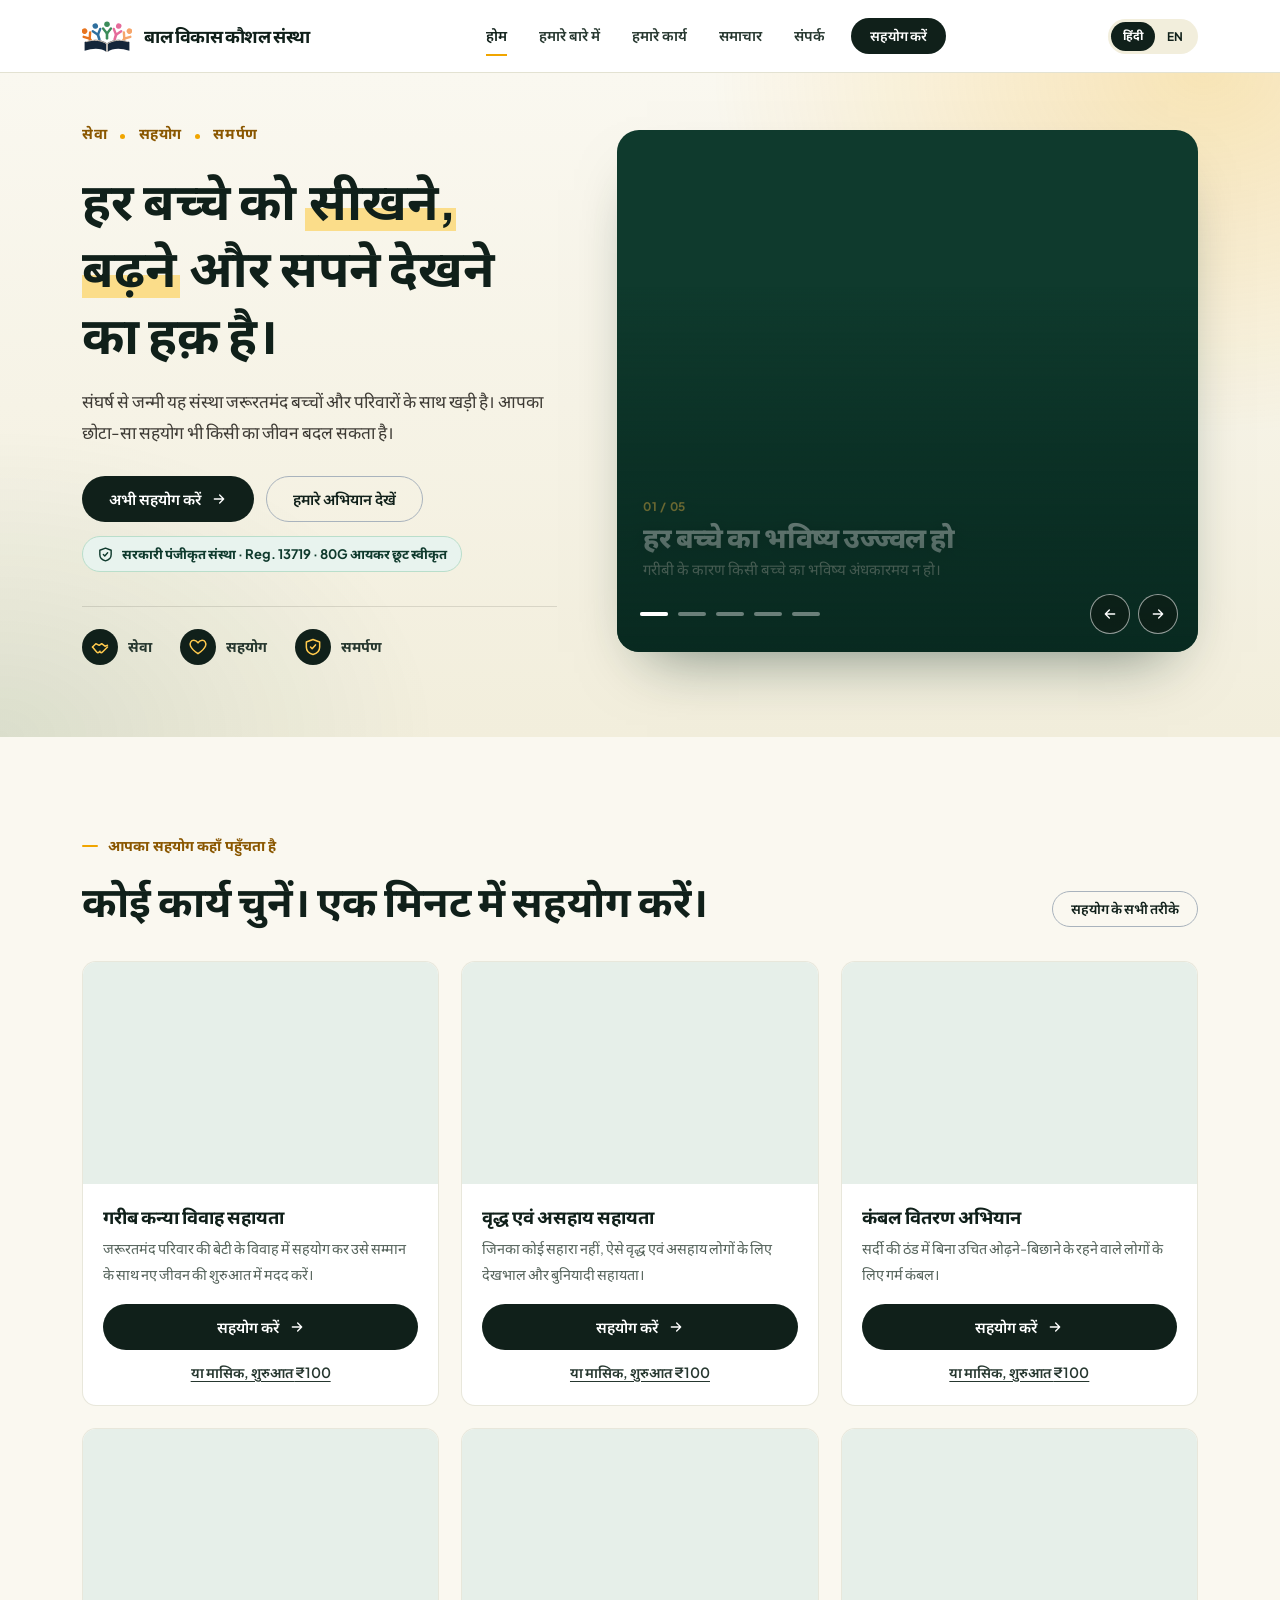
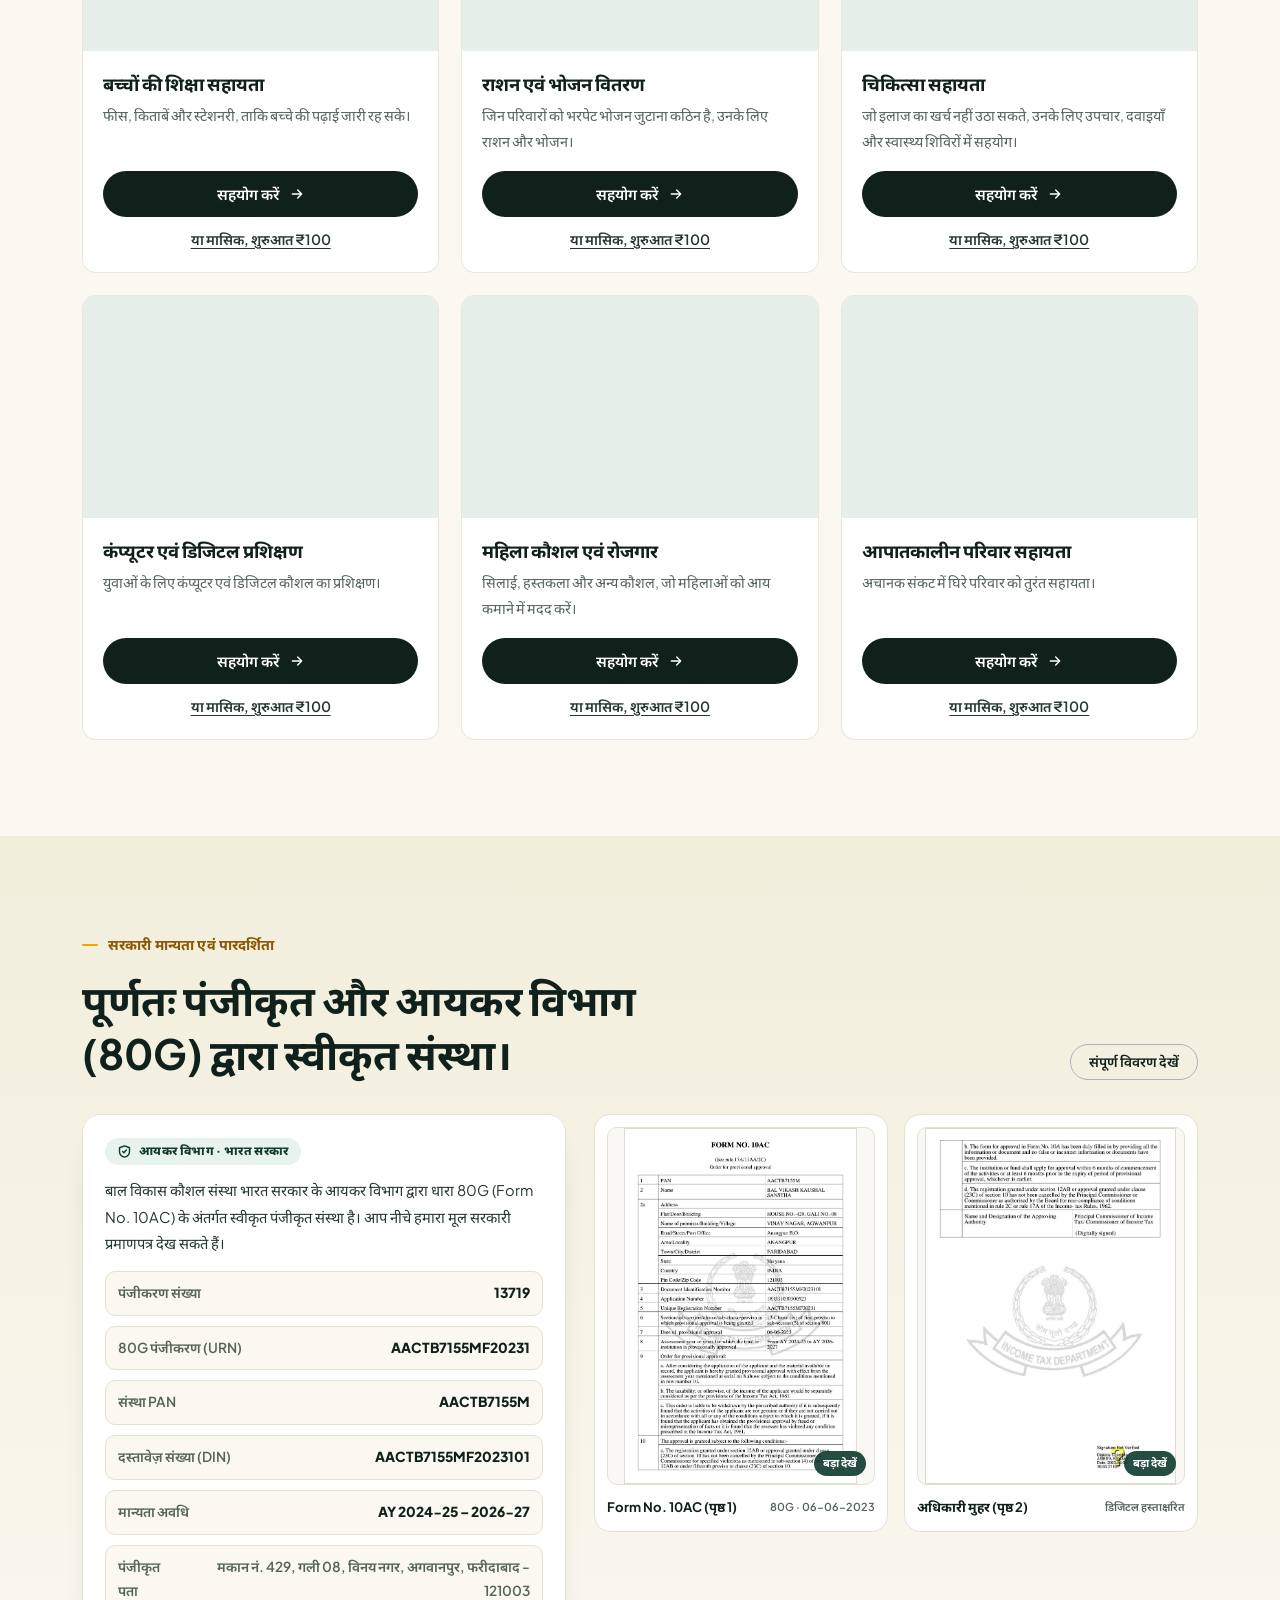
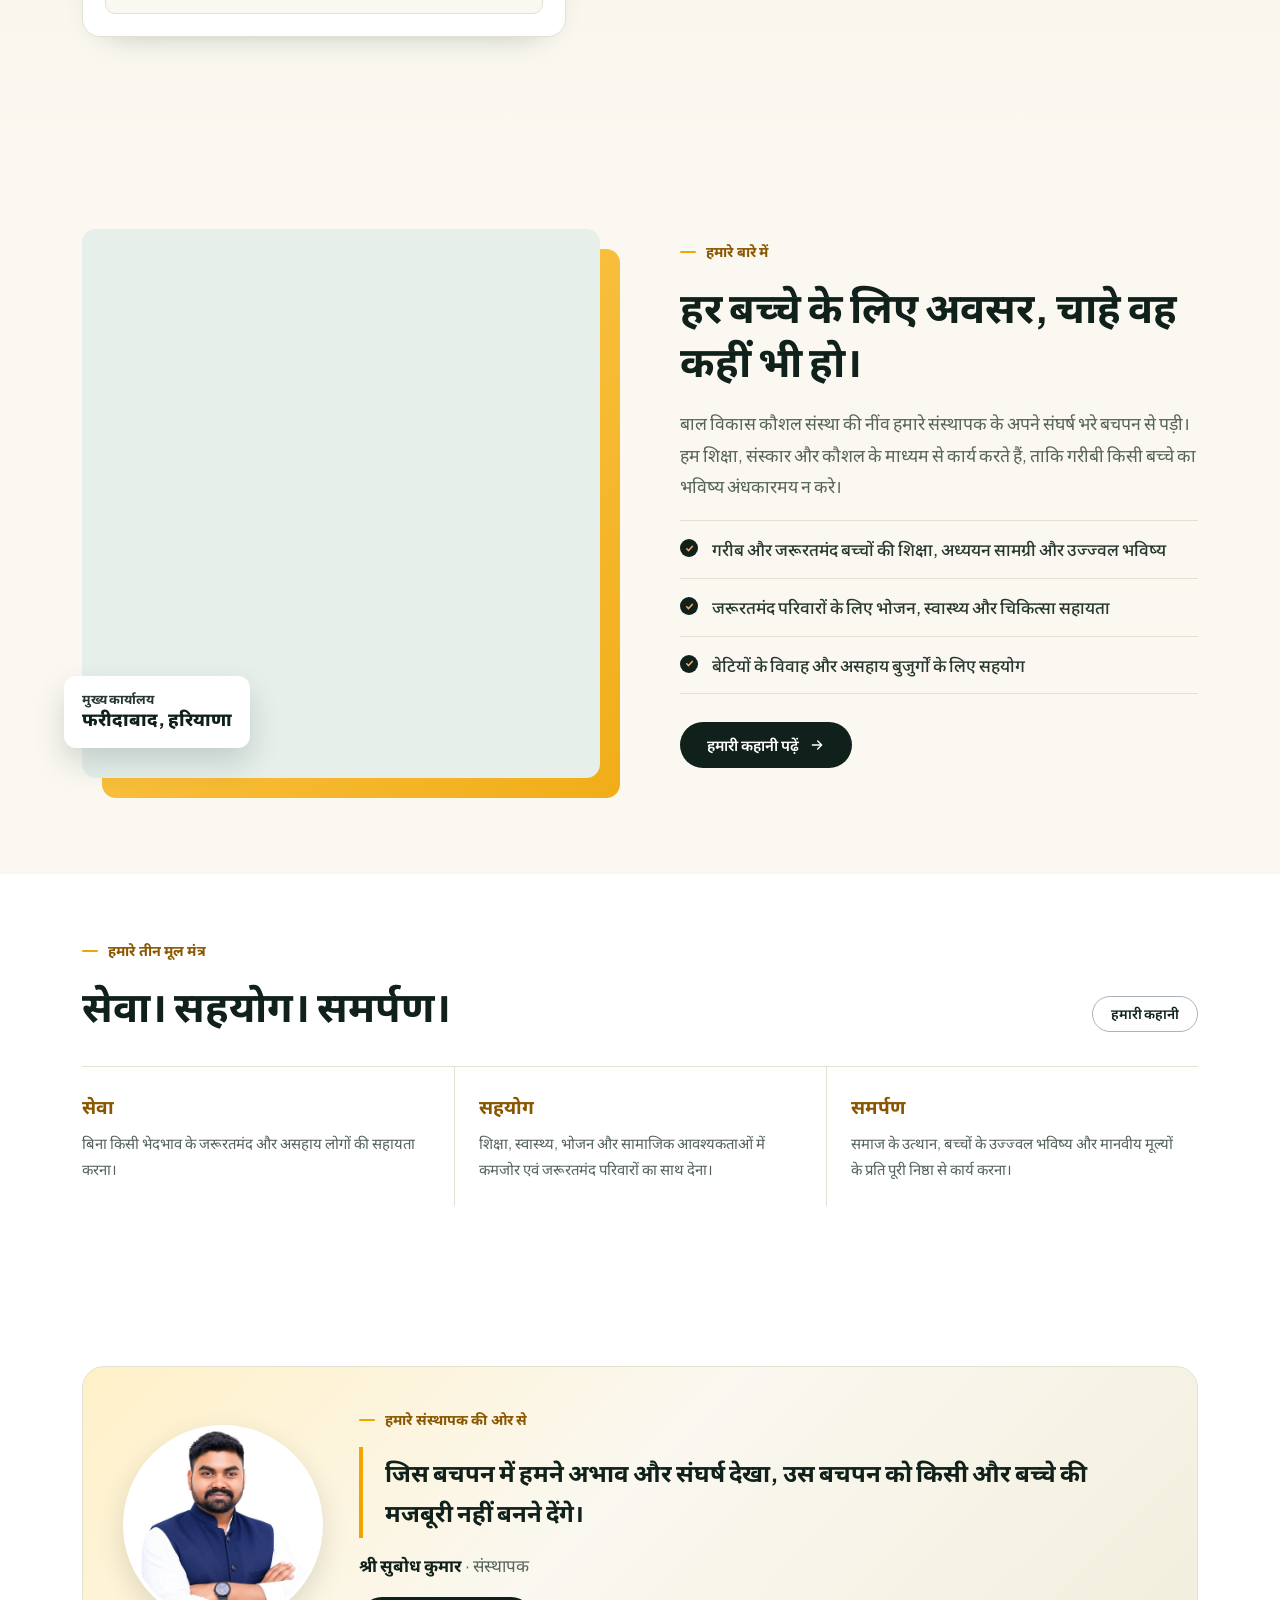
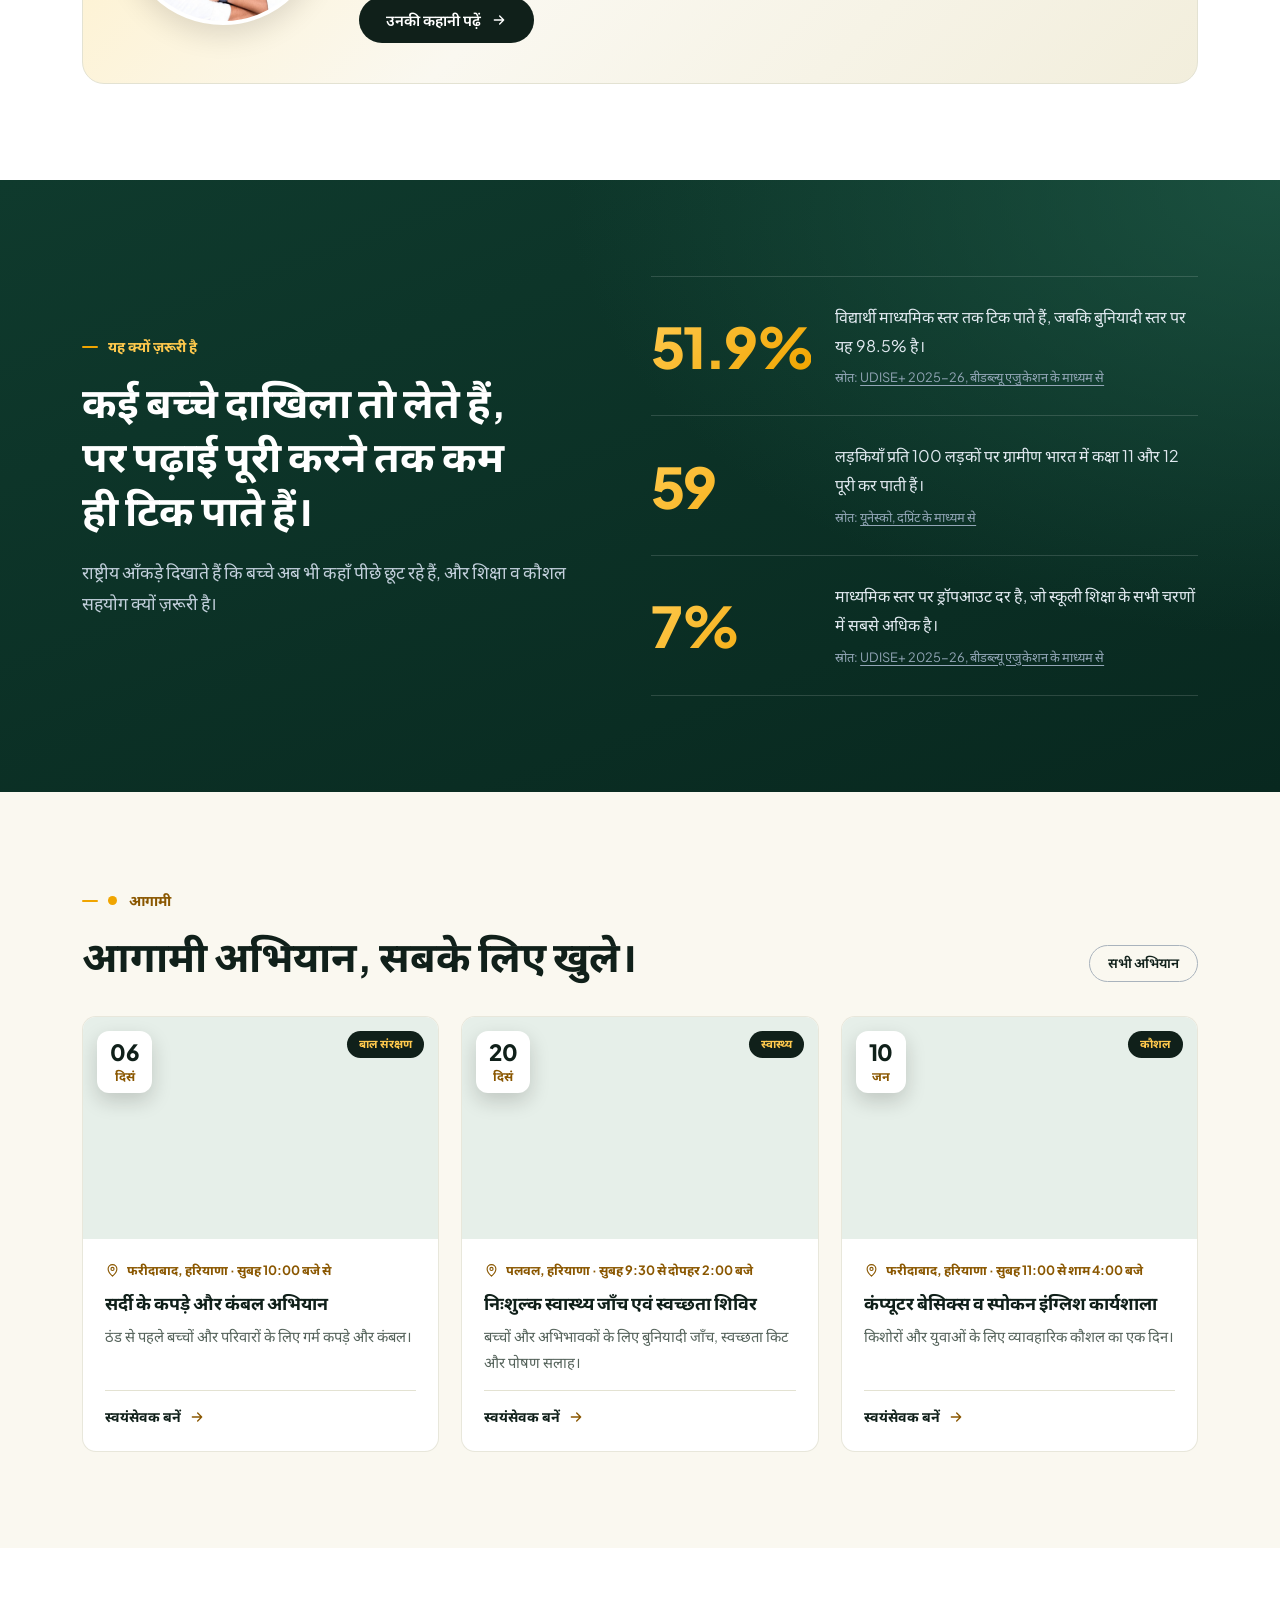
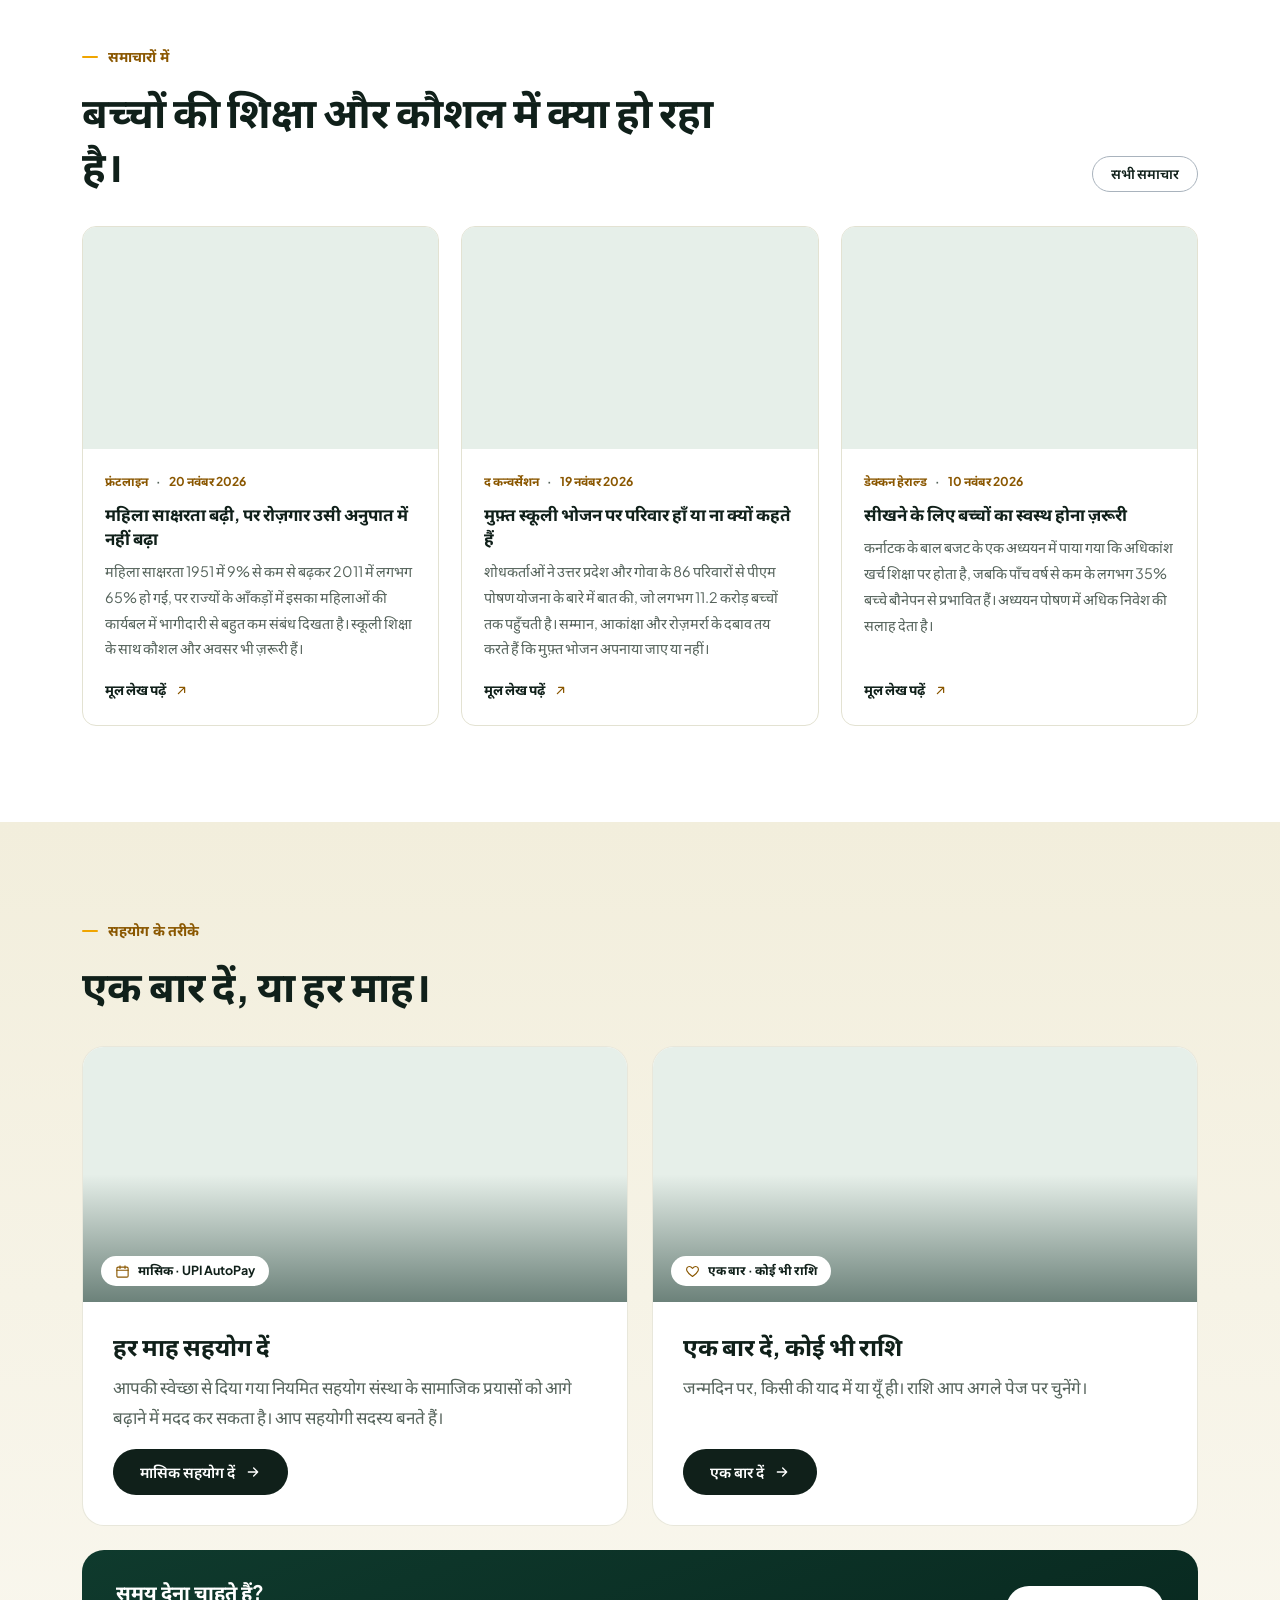
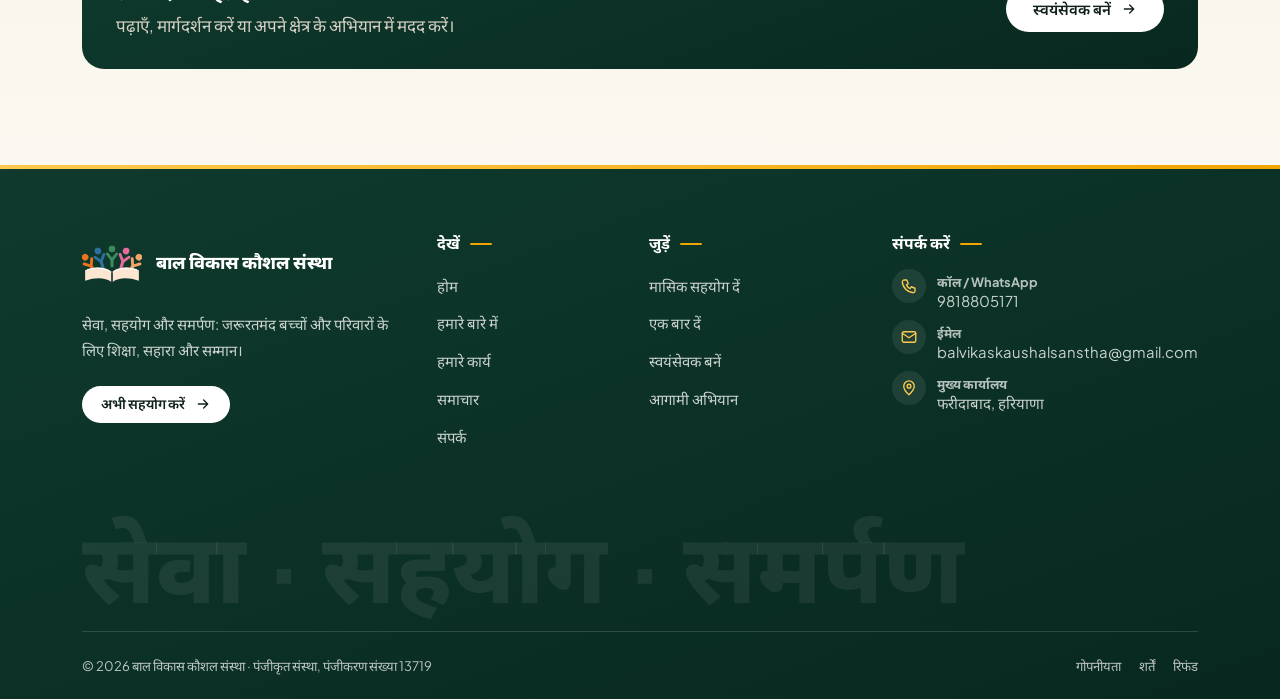
==== commit a45f9beb: "Update contact email to balvikaskaushalsanstha@gmail.com" ====
--- a/index.html
+++ b/index.html
@@ -1,11 +1,11 @@
 <!DOCTYPE html>
-<html lang="hi" data-lang="hi" data-t-en="Seva, Sahyog &amp; Samarpan for Children in Need | Bal Vikas Kaushal Sanstha" data-t-hi="सेवा, सहयोग और समर्पण: जरूरतमंद बच्चों के लिए | बाल विकास कौशल संस्था">
+<html lang="hi" data-lang="hi" data-t-en="Seva, Sahyog &amp; Samarpan for Children in Need | Bal Vikash Kaushal Sanstha" data-t-hi="सेवा, सहयोग और समर्पण: जरूरतमंद बच्चों के लिए | बाल विकास कौशल संस्था">
 <head><script src="assets/js/demo-api.js"></script>
 <meta charset="UTF-8"><meta name="viewport" content="width=device-width,initial-scale=1">
 <script>try{var l=new URLSearchParams(location.search).get('lang')||localStorage.getItem('bvks_lang')||'hi';document.documentElement.setAttribute('data-lang',l==='en'?'en':'hi')}catch(e){}</script>
 <title>सेवा, सहयोग और समर्पण: जरूरतमंद बच्चों के लिए | बाल विकास कौशल संस्था</title>
 <meta name="description" content="फरीदाबाद की पंजीकृत संस्था, जो शिक्षा, भोजन, स्वास्थ्य और सम्मान के माध्यम से जरूरतमंद बच्चों और परिवारों की सेवा करती है। मासिक या एक बार सहयोग करें। Registered trust in Faridabad serving children and families in need through education, food, health and dignity. Donate monthly or once.">
-<meta property="og:title" content="Seva, Sahyog &amp; Samarpan for Children in Need | Bal Vikas Kaushal Sanstha"><meta property="og:description" content="Registered trust in Faridabad serving children and families in need through education, food, health and dignity. Donate monthly or once.">
+<meta property="og:title" content="Seva, Sahyog &amp; Samarpan for Children in Need | Bal Vikash Kaushal Sanstha"><meta property="og:description" content="Registered trust in Faridabad serving children and families in need through education, food, health and dignity. Donate monthly or once.">
 <meta property="og:type" content="website"><meta property="og:image" content="https://images.unsplash.com/photo-1524069290683-0457abfe42c3?auto=format&amp;fit=crop&amp;w=1200&amp;q=75&amp;h=630"><meta name="theme-color" content="#0F3A2D">
 <script>try{var th=new URLSearchParams(location.search).get('theme')||localStorage.getItem('bvks_theme');if(th)document.documentElement.setAttribute('data-theme',th)}catch(e){}</script>
 <link rel="icon" href="favicon.ico" sizes="48x48"><link rel="icon" href="assets/img/favicon.svg" type="image/svg+xml"><link rel="apple-touch-icon" href="assets/img/apple-touch-icon.png"><link rel="manifest" href="manifest.webmanifest">
@@ -14,12 +14,12 @@
 <script>(function(){var d=document.documentElement;d.classList.add('hyd');setTimeout(function(){d.classList.remove('hyd')},2500);try{window.__bvc=fetch('api/content.php',{cache:'no-cache'}).then(function(r){return r.ok?r.json():null}).catch(function(){return null})}catch(e){}})()</script>
 <link rel="stylesheet" href="assets/css/style.css?v=202611251815">
 <noscript><style>html.hyd body{opacity:1!important}</style></noscript>
-<script type="application/ld+json">{"@context":"https://schema.org","@type":"NGO","slogan":"Seva, Sahyog, Samarpan","name":"Bal Vikas Kaushal Sanstha","alternateName":"बाल विकास कौशल संस्था","url":"https://balvikaskaushalsanstha.in","logo":"https://balvikaskaushalsanstha.in/assets/img/logo.svg","telephone":"+919818805171","founder":{"@type":"Person","name":"Subodh Kumar"},"address":{"@type":"PostalAddress","addressLocality":"Faridabad","addressRegion":"Haryana","addressCountry":"IN"}}</script>
+<script type="application/ld+json">{"@context":"https://schema.org","@type":"NGO","slogan":"Seva, Sahyog, Samarpan","name":"Bal Vikash Kaushal Sanstha","alternateName":"बाल विकास कौशल संस्था","url":"https://balvikaskaushalsanstha.in","logo":"https://balvikaskaushalsanstha.in/assets/img/logo.svg","telephone":"+919818805171","founder":{"@type":"Person","name":"Subodh Kumar"},"address":{"@type":"PostalAddress","addressLocality":"Faridabad","addressRegion":"Haryana","addressCountry":"IN"}}</script>
 </head>
 <body>
 <a class="skip" href="#main">Skip to content</a>
 <header class="hdr"><div class="wrap hdr-in">
- <a class="brand" href="index.html" aria-label="Home"><img class="brand-mark" src="assets/img/logo.svg" alt="" width="50" height="50"><span class="brand-txt"><span class="brand-name"><span class="en" data-k="dc1875f0">Bal Vikas Kaushal Sanstha</span><span class="hi" lang="hi" data-k="dc1875f0">बाल विकास कौशल संस्था</span></span></span></a>
+ <a class="brand" href="index.html" aria-label="Home"><img class="brand-mark" src="assets/img/logo.svg" alt="" width="50" height="50"><span class="brand-txt"><span class="brand-name"><span class="en" data-k="dc1875f0">Bal Vikash Kaushal Sanstha</span><span class="hi" lang="hi" data-k="dc1875f0">बाल विकास कौशल संस्था</span></span></span></a>
  <nav class="menu" id="menu" aria-label="Main"><a class="nl active" href="index.html"><span class="en" data-k="d46ef343">Home</span><span class="hi" lang="hi" data-k="d46ef343">होम</span></a><a class="nl" href="about.html"><span class="en" data-k="d62b8ac6">About Us</span><span class="hi" lang="hi" data-k="d62b8ac6">हमारे बारे में</span></a><a class="nl" href="our-work.html"><span class="en" data-k="bd68dda4">Our Work</span><span class="hi" lang="hi" data-k="bd68dda4">हमारे कार्य</span></a><a class="nl" href="news.html"><span class="en" data-k="dba7aae8">News</span><span class="hi" lang="hi" data-k="dba7aae8">समाचार</span></a><a class="nl" href="contact.html"><span class="en" data-k="cb8c4ab5">Contact</span><span class="hi" lang="hi" data-k="cb8c4ab5">संपर्क</span></a><a class="btn btn-gold btn-sm menu-cta" href="donate.html"><span class="en" data-k="bb182994">Donate</span><span class="hi" lang="hi" data-k="bb182994">सहयोग करें</span></a></nav>
  <div class="hdr-r"><span class="lang" role="group" aria-label="Language"><button data-set="hi">हिंदी</button><button data-set="en">EN</button></span>
  <button class="burger" aria-label="Menu" aria-expanded="false" aria-controls="menu"><span></span></button></div>
@@ -49,7 +49,7 @@
  <div class="verify-grid">
   <div class="verify-card reveal">
    <span class="verify-badge"><svg viewBox="0 0 24 24" fill="none" stroke="currentColor" stroke-width="2.2" stroke-linecap="round" stroke-linejoin="round" aria-hidden="true"><path d="M12 3l8 3v6c0 4.5-3.2 7.8-8 9-4.8-1.2-8-4.5-8-9V6z"/><path d="M9 12l2 2 4-4.5"/></svg><span class="en">INCOME TAX DEPT · GOVT. OF INDIA</span><span class="hi" lang="hi">आयकर विभाग · भारत सरकार</span></span>
-   <p style="margin:0 0 10px;color:var(--ink2);font-size:.92rem"><span class="en">Bal Vikas Kaushal Sanstha is a registered trust approved under Section 80G (Form No. 10AC) by the Income Tax Department. Donors can verify our official certificate directly below.</span><span class="hi" lang="hi">बाल विकास कौशल संस्था भारत सरकार के आयकर विभाग द्वारा धारा 80G (Form No. 10AC) के अंतर्गत स्वीकृत पंजीकृत संस्था है। आप नीचे हमारा मूल सरकारी प्रमाणपत्र देख सकते हैं।</span></p>
+   <p style="margin:0 0 10px;color:var(--ink2);font-size:.92rem"><span class="en">Bal Vikash Kaushal Sanstha is a registered trust approved under Section 80G (Form No. 10AC) by the Income Tax Department. Donors can verify our official certificate directly below.</span><span class="hi" lang="hi">बाल विकास कौशल संस्था भारत सरकार के आयकर विभाग द्वारा धारा 80G (Form No. 10AC) के अंतर्गत स्वीकृत पंजीकृत संस्था है। आप नीचे हमारा मूल सरकारी प्रमाणपत्र देख सकते हैं।</span></p>
    <ul class="verify-list">
     <li><span><span class="en">Trust Reg. No.</span><span class="hi" lang="hi">पंजीकरण संख्या</span></span><b>13719</b></li>
     <li><span><span class="en">80G URN</span><span class="hi" lang="hi">80G पंजीकरण (URN)</span></span><b>AACTB7155MF20231</b></li>
@@ -62,7 +62,7 @@
   <div class="cert-cards reveal">
    <article class="cert-card">
     <button type="button" class="cert-thumb" data-cert-zoom="assets/img/form-10ac-page1.jpg" data-cert-title="Form No. 10AC · Income Tax 80G Approval (Page 1)">
-     <img src="assets/img/form-10ac-page1.jpg" alt="Form No. 10AC Income Tax 80G Approval Page 1 - Bal Vikas Kaushal Sanstha" loading="lazy" decoding="async">
+     <img src="assets/img/form-10ac-page1.jpg" alt="Form No. 10AC Income Tax 80G Approval Page 1 - Bal Vikash Kaushal Sanstha" loading="lazy" decoding="async">
      <span class="cert-zoom-tag"><span class="en">Tap to zoom</span><span class="hi" lang="hi">बड़ा देखें</span></span>
     </button>
     <div class="cert-meta"><b><span class="en">Form No. 10AC (Page 1)</span><span class="hi" lang="hi">Form No. 10AC (पृष्ठ 1)</span></b><small>80G · 06-06-2023</small></div>
@@ -82,13 +82,13 @@
  <div class="photo-f reveal"><div class="photo"><img data-photo data-img=homeAbout data-w=900 src="https://images.unsplash.com/photo-1597743622436-c6b5661731e0?auto=format&amp;fit=crop&amp;w=900&amp;q=75" alt="A boy raising his hand in class" loading=lazy decoding=async></div><div class="seal"><span class="en" data-k="591526cd">Head office</span><span class="hi" lang="hi" data-k="591526cd">मुख्य कार्यालय</span><b><span data-bi="city"><span class="en">Faridabad, Haryana</span><span class="hi" lang="hi">फरीदाबाद, हरियाणा</span></span></b></div></div>
  <div class="reveal"><span class="eyebrow"><span class="en" data-k="dbc7a7a9">About us</span><span class="hi" lang="hi" data-k="dbc7a7a9">हमारे बारे में</span></span>
  <h2><span class="en" data-k="8a5ef932">Opportunity for every child, wherever they are.</span><span class="hi" lang="hi" data-k="8a5ef932">हर बच्चे के लिए अवसर, चाहे वह कहीं भी हो।</span></h2>
- <p class="lede"><span class="en" data-k="2f674792">Bal Vikas Kaushal Sanstha was born from our founder's own childhood of struggle. We work through education, values and skills so that no child's future is dimmed by poverty.</span><span class="hi" lang="hi" data-k="2f674792">बाल विकास कौशल संस्था की नींव हमारे संस्थापक के अपने संघर्ष भरे बचपन से पड़ी। हम शिक्षा, संस्कार और कौशल के माध्यम से कार्य करते हैं, ताकि गरीबी किसी बच्चे का भविष्य अंधकारमय न करे।</span></p>
+ <p class="lede"><span class="en" data-k="2f674792">Bal Vikash Kaushal Sanstha was born from our founder's own childhood of struggle. We work through education, values and skills so that no child's future is dimmed by poverty.</span><span class="hi" lang="hi" data-k="2f674792">बाल विकास कौशल संस्था की नींव हमारे संस्थापक के अपने संघर्ष भरे बचपन से पड़ी। हम शिक्षा, संस्कार और कौशल के माध्यम से कार्य करते हैं, ताकि गरीबी किसी बच्चे का भविष्य अंधकारमय न करे।</span></p>
  <ul class="ticks"><li><span class="en" data-k="648aa022">Education, study material and a bright future for poor and needy children</span><span class="hi" lang="hi" data-k="648aa022">गरीब और जरूरतमंद बच्चों की शिक्षा, अध्ययन सामग्री और उज्ज्वल भविष्य</span></li><li><span class="en" data-k="bcfca983">Food, health and medical help for families in need</span><span class="hi" lang="hi" data-k="bcfca983">जरूरतमंद परिवारों के लिए भोजन, स्वास्थ्य और चिकित्सा सहायता</span></li><li><span class="en" data-k="2212a21b">Help for daughters' weddings and for helpless elderly people</span><span class="hi" lang="hi" data-k="2212a21b">बेटियों के विवाह और असहाय बुजुर्गों के लिए सहयोग</span></li></ul>
  <a class="btn btn-navy" href="about.html"><span class="en" data-k="ca0c9c85">Read our story</span><span class="hi" lang="hi" data-k="ca0c9c85">हमारी कहानी पढ़ें</span><svg viewBox="0 0 24 24" fill="none" stroke="currentColor" stroke-width="2" stroke-linecap="round" stroke-linejoin="round" aria-hidden="true"><path d="M5 12h14M13 6l6 6-6 6"/></svg></a></div></div></section>
 
 <section class="sec sec-tight"><div class="wrap"><div class="head"><div><span class="eyebrow"><span class="en" data-k="1e62d5fa">Our three guiding mantras</span><span class="hi" lang="hi" data-k="1e62d5fa">हमारे तीन मूल मंत्र</span></span><h2><span class="en" data-k="712a5004">Seva. Sahyog. Samarpan.</span><span class="hi" lang="hi" data-k="712a5004">सेवा। सहयोग। समर्पण।</span></h2></div><a class="btn btn-line btn-sm" href="about.html"><span class="en" data-k="e76629b5">Our story</span><span class="hi" lang="hi" data-k="e76629b5">हमारी कहानी</span></a></div><div class="values v3" data-render="values"><div class="val reveal"><h3><span class="en">Seva</span><span class="hi" lang="hi">सेवा</span></h3><p><span class="en">Helping people in need and the helpless, without any discrimination.</span><span class="hi" lang="hi">बिना किसी भेदभाव के जरूरतमंद और असहाय लोगों की सहायता करना।</span></p></div><div class="val reveal"><h3><span class="en">Sahyog</span><span class="hi" lang="hi">सहयोग</span></h3><p><span class="en">Standing with weak and needy families in education, health, food and social needs.</span><span class="hi" lang="hi">शिक्षा, स्वास्थ्य, भोजन और सामाजिक आवश्यकताओं में कमजोर एवं जरूरतमंद परिवारों का साथ देना।</span></p></div><div class="val reveal"><h3><span class="en">Samarpan</span><span class="hi" lang="hi">समर्पण</span></h3><p><span class="en">Working with full commitment for the upliftment of society, children&#x27;s bright future and human values.</span><span class="hi" lang="hi">समाज के उत्थान, बच्चों के उज्ज्वल भविष्य और मानवीय मूल्यों के प्रति पूरी निष्ठा से कार्य करना।</span></p></div></div></div></section>
 
-<section class="sec"><div class="wrap"><div class="fhome reveal"><div class="fav"><img data-photo data-img=founder data-w=480 style="object-position:50% 0%" src="assets/img/founder.jpg" alt="Shri Subodh Kumar, founder of Bal Vikas Kaushal Sanstha" loading=lazy decoding=async></div>
+<section class="sec"><div class="wrap"><div class="fhome reveal"><div class="fav"><img data-photo data-img=founder data-w=480 style="object-position:50% 0%" src="assets/img/founder.jpg" alt="Shri Subodh Kumar, founder of Bal Vikash Kaushal Sanstha" loading=lazy decoding=async></div>
  <div><span class="eyebrow"><span class="en" data-k="48e49587">From our founder</span><span class="hi" lang="hi" data-k="48e49587">हमारे संस्थापक की ओर से</span></span>
  <blockquote class="fq"><span class="en" data-k="27d0423d">We lived a childhood of want and struggle. We will not let it become any other child's fate.</span><span class="hi" lang="hi" data-k="27d0423d">जिस बचपन में हमने अभाव और संघर्ष देखा, उस बचपन को किसी और बच्चे की मजबूरी नहीं बनने देंगे।</span></blockquote>
  <p class="fby"><b><span class="en" data-k="fb2a318b">Shri Subodh Kumar</span><span class="hi" lang="hi" data-k="fb2a318b">श्री सुबोध कुमार</span></b> · <span class="en" data-k="fe558a32">Founder</span><span class="hi" lang="hi" data-k="fe558a32">संस्थापक</span></p>
@@ -117,7 +117,7 @@
 </main>
 <footer class="ftr"><div class="wrap">
 <div class="ftr-grid">
- <div><div class="f-brand"><img src="assets/img/logo-dark.svg" alt="" width="60" height="60"><b><span class="en" data-k="dc1875f0">Bal Vikas Kaushal Sanstha</span><span class="hi" lang="hi" data-k="dc1875f0">बाल विकास कौशल संस्था</span></b></div>
+ <div><div class="f-brand"><img src="assets/img/logo-dark.svg" alt="" width="60" height="60"><b><span class="en" data-k="dc1875f0">Bal Vikash Kaushal Sanstha</span><span class="hi" lang="hi" data-k="dc1875f0">बाल विकास कौशल संस्था</span></b></div>
  <p><span class="en" data-k="f0176be9">Seva, Sahyog and Samarpan: education, support and dignity for children and families in need.</span><span class="hi" lang="hi" data-k="f0176be9">सेवा, सहयोग और समर्पण: जरूरतमंद बच्चों और परिवारों के लिए शिक्षा, सहारा और सम्मान।</span></p>
  <div class="f-social" data-render="social"></div>
  <a class="btn btn-gold btn-sm" href="donate.html"><span class="en" data-k="b64645f1">Donate now</span><span class="hi" lang="hi" data-k="b64645f1">अभी सहयोग करें</span><svg viewBox="0 0 24 24" fill="none" stroke="currentColor" stroke-width="2" stroke-linecap="round" stroke-linejoin="round" aria-hidden="true"><path d="M5 12h14M13 6l6 6-6 6"/></svg></a></div>
@@ -125,15 +125,15 @@
  <div><h4><span class="en" data-k="387833a1">Get involved</span><span class="hi" lang="hi" data-k="387833a1">जुड़ें</span></h4><ul class="lk"><li><a href="donate.html?freq=monthly"><span class="en" data-k="8302a08e">Give monthly</span><span class="hi" lang="hi" data-k="8302a08e">मासिक सहयोग दें</span></a></li><li><a href="donate.html?freq=once"><span class="en" data-k="a26e7e2b">Give once</span><span class="hi" lang="hi" data-k="a26e7e2b">एक बार दें</span></a></li><li><a href="contact.html"><span class="en" data-k="ca690884">Volunteer</span><span class="hi" lang="hi" data-k="ca690884">स्वयंसेवक बनें</span></a></li><li><a href="our-work.html"><span class="en" data-k="98cdc44f">Upcoming drives</span><span class="hi" lang="hi" data-k="98cdc44f">आगामी अभियान</span></a></li></ul></div>
  <div><h4><span class="en" data-k="4676526f">Reach us</span><span class="hi" lang="hi" data-k="4676526f">संपर्क करें</span></h4><ul class="f-contact">
   <li><svg viewBox="0 0 24 24" fill="none" stroke="currentColor" stroke-width="1.8" stroke-linecap="round" stroke-linejoin="round" aria-hidden="true"><path d="M5 4h4l2 5-2.500 1.500a11 11 0 0 0 5 5L15 13l5 2v4a2 2 0 0 1-2 2A16 16 0 0 1 3 6a2 2 0 0 1 2-2z"/></svg><span class="t"><small><span class="en" data-k="a5edddfe">Call / WhatsApp</span><span class="hi" lang="hi" data-k="a5edddfe">कॉल / WhatsApp</span></small><a href="tel:9818805171" data-link="tel" data-t="phone">9818805171</a></span></li>
-  <li><svg viewBox="0 0 24 24" fill="none" stroke="currentColor" stroke-width="1.8" stroke-linecap="round" stroke-linejoin="round" aria-hidden="true"><rect x="3" y="5" width="18" height="14" rx="2"/><path d="M3 7l9 6 9-6"/></svg><span class="t"><small><span class="en" data-k="057f7ef0">Email</span><span class="hi" lang="hi" data-k="057f7ef0">ईमेल</span></small><a href="mailto:info@balvikaskaushalsanstha.in" data-link="mail" data-t="email">info@balvikaskaushalsanstha.in</a></span></li>
+  <li><svg viewBox="0 0 24 24" fill="none" stroke="currentColor" stroke-width="1.8" stroke-linecap="round" stroke-linejoin="round" aria-hidden="true"><rect x="3" y="5" width="18" height="14" rx="2"/><path d="M3 7l9 6 9-6"/></svg><span class="t"><small><span class="en" data-k="057f7ef0">Email</span><span class="hi" lang="hi" data-k="057f7ef0">ईमेल</span></small><a href="mailto:balvikaskaushalsanstha@gmail.com" data-link="mail" data-t="email">balvikaskaushalsanstha@gmail.com</a></span></li>
   <li><svg viewBox="0 0 24 24" fill="none" stroke="currentColor" stroke-width="1.8" stroke-linecap="round" stroke-linejoin="round" aria-hidden="true"><path d="M12 21s7-6.200 7-11.500A7 7 0 0 0 5 9.500C5 14.800 12 21 12 21z"/><circle cx="12" cy="9.500" r="2.500"/></svg><span class="t"><small><span class="en" data-k="591526cd">Head office</span><span class="hi" lang="hi" data-k="591526cd">मुख्य कार्यालय</span></small><span data-bi="city"><span class="en">Faridabad, Haryana</span><span class="hi" lang="hi">फरीदाबाद, हरियाणा</span></span></span></li></ul></div>
 </div>
 <div class="f-big" aria-hidden="true"><span class="en" data-k="85dbd015">Seva · Sahyog · Samarpan</span><span class="hi" lang="hi" data-k="85dbd015">सेवा · सहयोग · समर्पण</span></div>
-<div class="f-bottom"><span>© 2026 <span class="en" data-k="dc1875f0">Bal Vikas Kaushal Sanstha</span><span class="hi" lang="hi" data-k="dc1875f0">बाल विकास कौशल संस्था</span> · <span class="en" data-k="68d28f14">Registered trust, Reg. No.</span><span class="hi" lang="hi" data-k="68d28f14">पंजीकृत संस्था, पंजीकरण संख्या</span> <span data-t="reg">13719</span></span><span><a href="privacy.html"><span class="en" data-k="5da3b3df">Privacy</span><span class="hi" lang="hi" data-k="5da3b3df">गोपनीयता</span></a><a href="terms.html"><span class="en" data-k="14cab6a5">Terms</span><span class="hi" lang="hi" data-k="14cab6a5">शर्तें</span></a><a href="refund.html"><span class="en" data-k="dd0a1a79">Refunds</span><span class="hi" lang="hi" data-k="dd0a1a79">रिफंड</span></a></span></div>
+<div class="f-bottom"><span>© 2026 <span class="en" data-k="dc1875f0">Bal Vikash Kaushal Sanstha</span><span class="hi" lang="hi" data-k="dc1875f0">बाल विकास कौशल संस्था</span> · <span class="en" data-k="68d28f14">Registered trust, Reg. No.</span><span class="hi" lang="hi" data-k="68d28f14">पंजीकृत संस्था, पंजीकरण संख्या</span> <span data-t="reg">13719</span></span><span><a href="privacy.html"><span class="en" data-k="5da3b3df">Privacy</span><span class="hi" lang="hi" data-k="5da3b3df">गोपनीयता</span></a><a href="terms.html"><span class="en" data-k="14cab6a5">Terms</span><span class="hi" lang="hi" data-k="14cab6a5">शर्तें</span></a><a href="refund.html"><span class="en" data-k="dd0a1a79">Refunds</span><span class="hi" lang="hi" data-k="dd0a1a79">रिफंड</span></a></span></div>
 </div></footer>
 <div class="m-donate"><a class="btn btn-gold" href="donate.html"><span class="en" data-k="b64645f1">Donate now</span><span class="hi" lang="hi" data-k="b64645f1">अभी सहयोग करें</span></a><a class="btn btn-line-w" href="https://wa.me/919818805171" data-link="wa" target="_blank" rel="noopener">WhatsApp</a></div>
 <div class="toast" id="toast" role="status" aria-live="polite"></div>
-<script src="assets/js/config.js?v=202611251810"></script>
+<script src="assets/js/config.js?v=202611260938"></script>
 <script src="assets/js/site.js?v=202611251810"></script>
 <script src="assets/js/content.js?v=202611230935"></script>
 
--- a/assets/css/style.css
+++ b/assets/css/style.css
@@ -1,4 +1,4 @@
-/* Bal Vikas Kaushal Sanstha - design system v6. Warm ink + saffron, black CTAs, switchable palettes. Fonts: Plus Jakarta Sans (Latin) + Noto Sans Devanagari (Hindi). Self-hosted. */
+/* Bal Vikash Kaushal Sanstha - design system v6. Warm ink + saffron, black CTAs, switchable palettes. Fonts: Plus Jakarta Sans (Latin) + Noto Sans Devanagari (Hindi). Self-hosted. */
 @font-face{font-family:"Plus Jakarta Sans";font-weight:200 800;font-display:swap;src:url(../fonts/plus-jakarta-sans-latin-wght-normal.woff2) format("woff2");unicode-range:U+0000-00FF,U+0131,U+0152-0153,U+02BB-02BC,U+02C6,U+02DA,U+02DC,U+0304,U+0308,U+0329,U+2000-206F,U+20AC,U+2122,U+2191,U+2193,U+2212,U+2215,U+FEFF,U+FFFD}
 @font-face{font-family:"Plus Jakarta Sans";font-weight:200 800;font-display:swap;src:url(../fonts/plus-jakarta-sans-latin-ext-wght-normal.woff2) format("woff2");unicode-range:U+0100-02BA,U+02BD-02C5,U+02C7-02CC,U+02CE-02D7,U+02DD-02FF,U+0304,U+0308,U+0329,U+1D00-1DBF,U+1E00-1E9F,U+1EF2-1EFF,U+2020,U+20A0-20AB,U+20AD-20C0,U+2113,U+2C60-2C7F,U+A720-A7FF}
 @font-face{font-family:"Noto Sans Devanagari";font-weight:100 900;font-display:swap;src:url(../fonts/noto-sans-devanagari-devanagari-wght-normal.woff2) format("woff2");unicode-range:U+0900-097F,U+1CD0-1CF9,U+200C-200D,U+20A8,U+20B9,U+20F0,U+25CC,U+A830-A839,U+A8E0-A8FF,U+11B00-11B09}
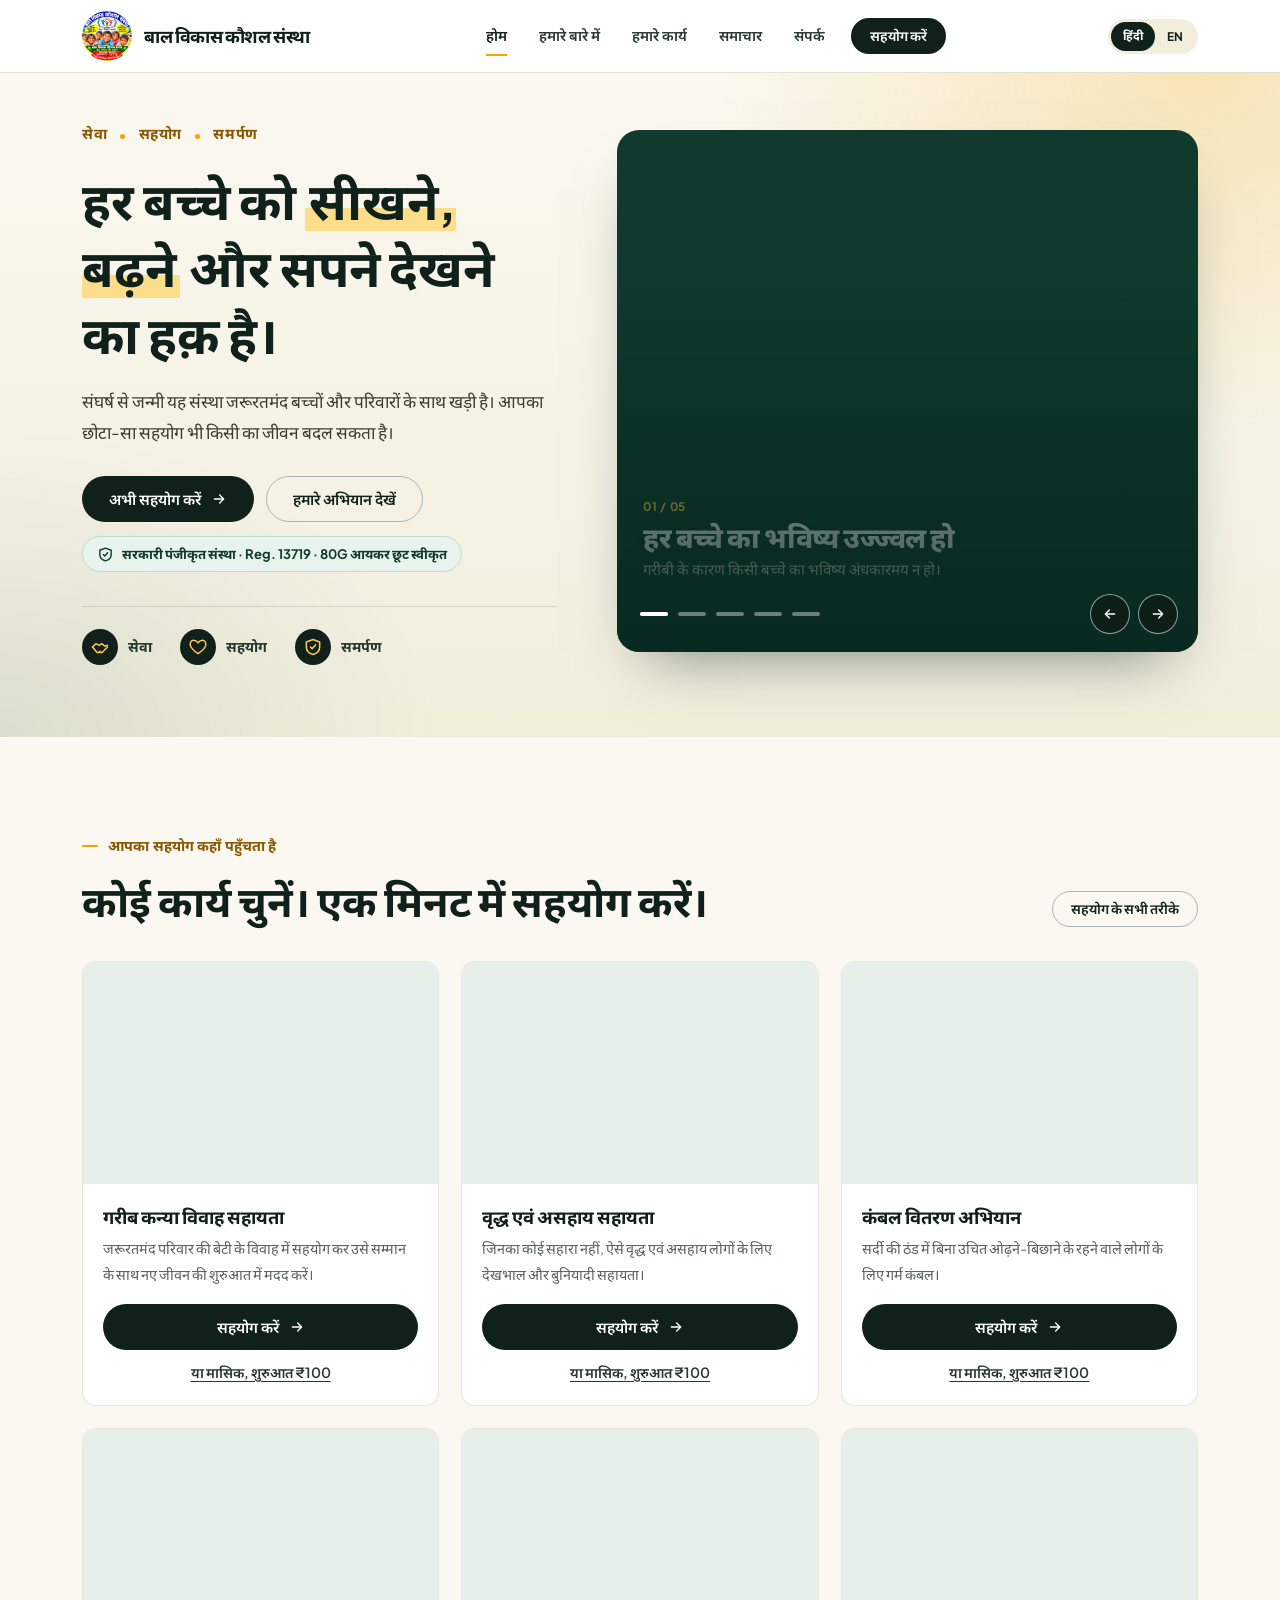
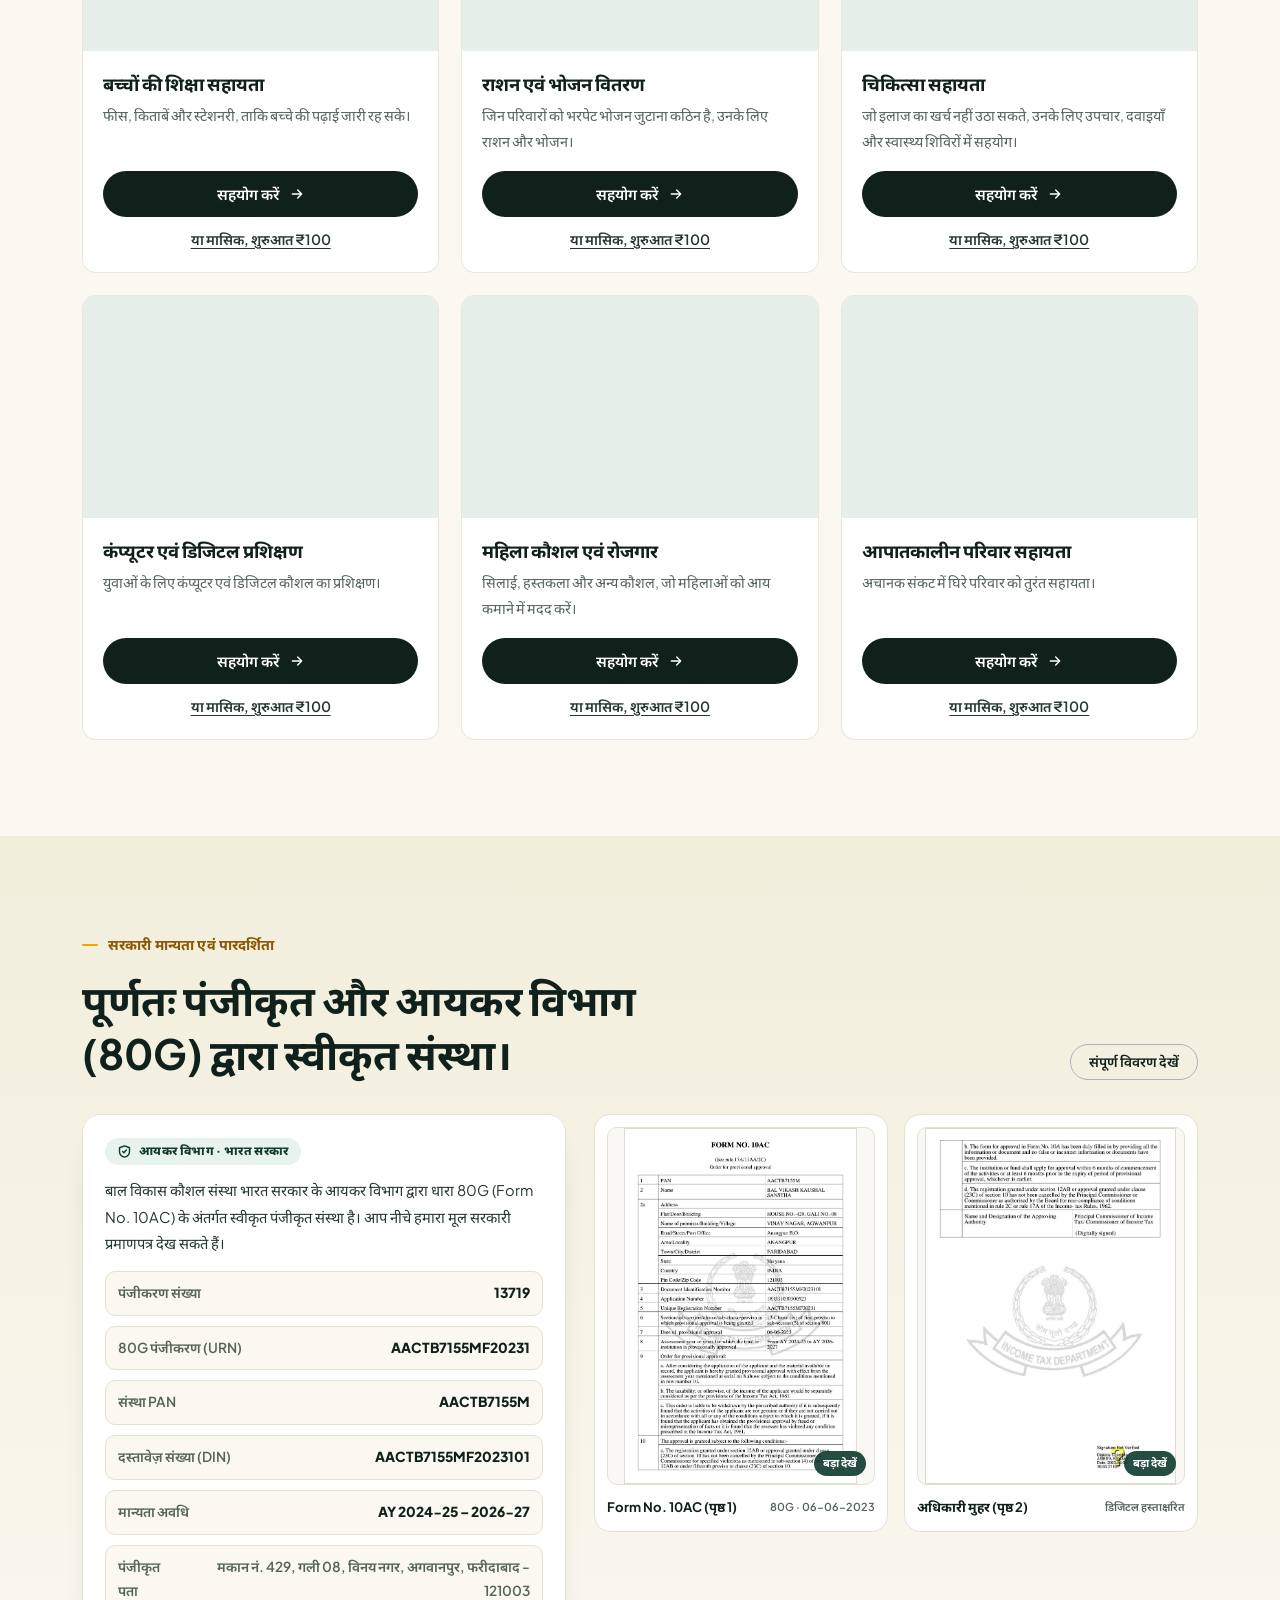
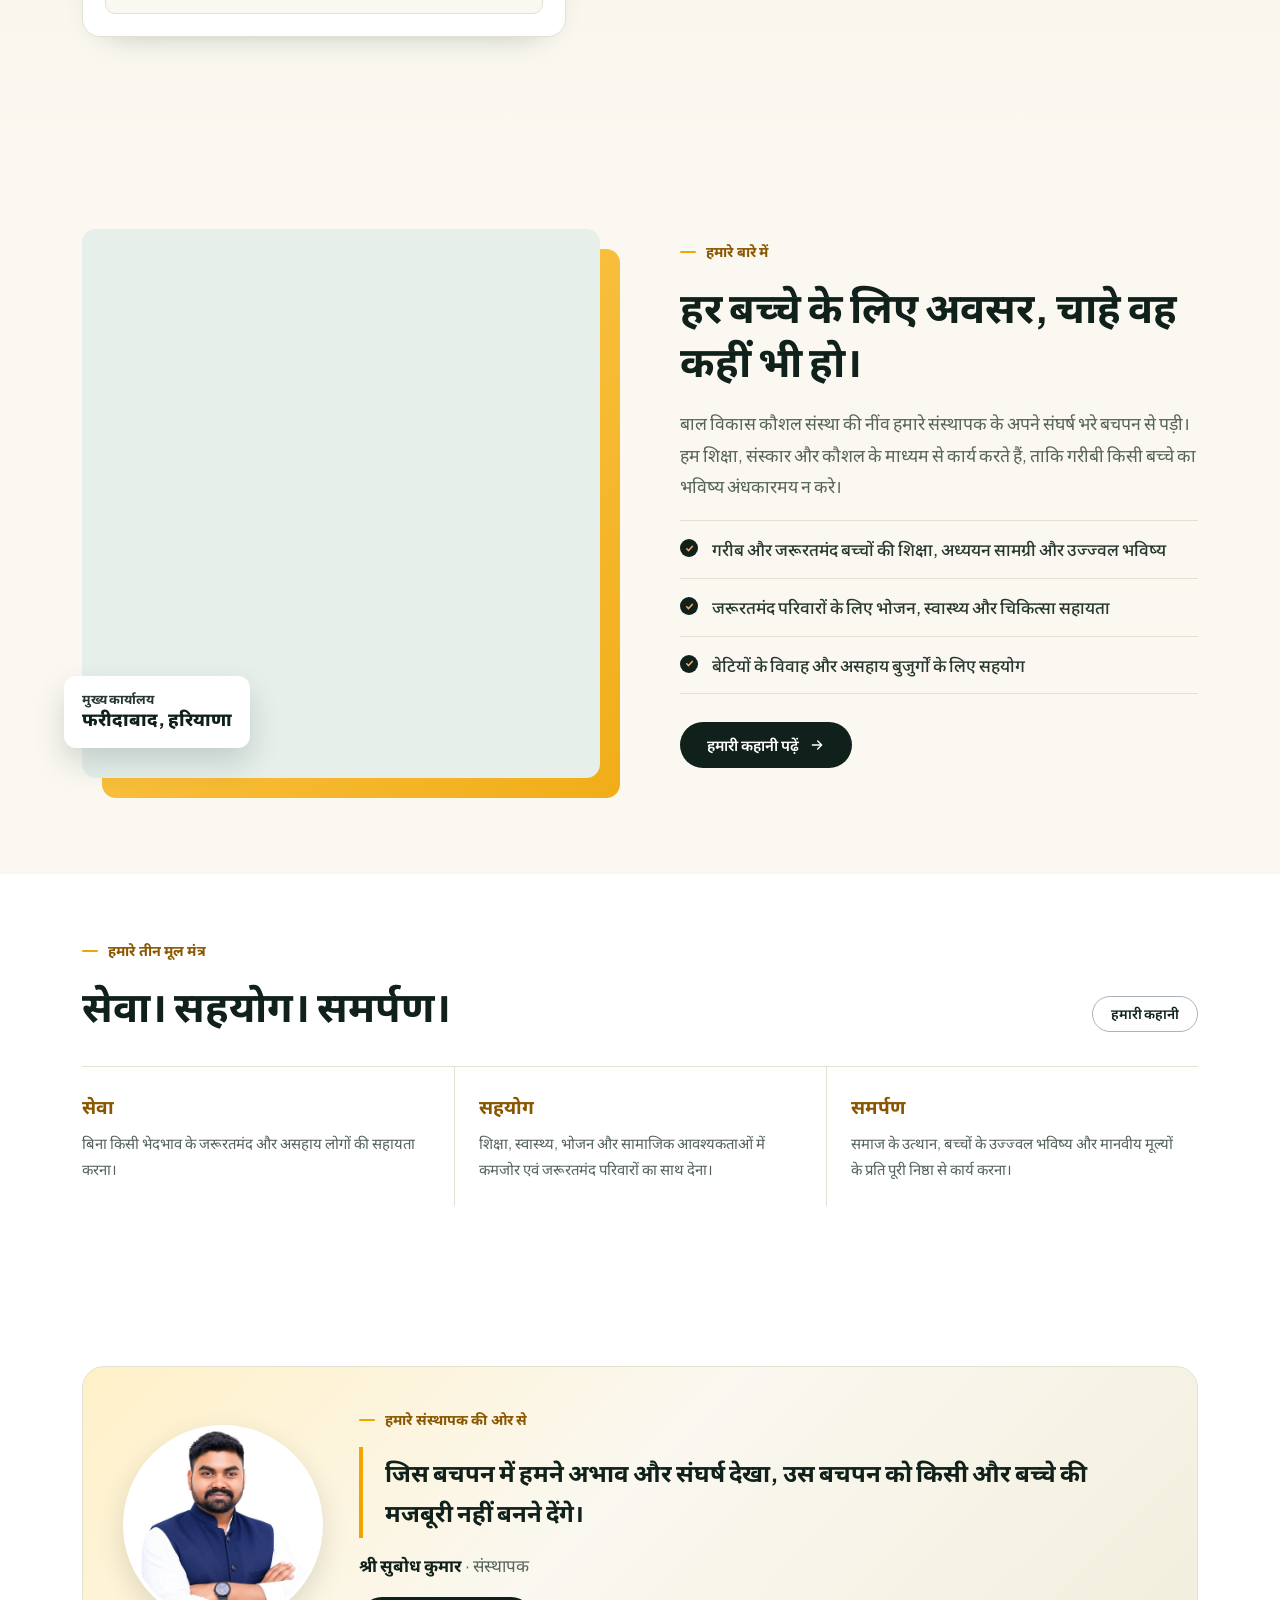
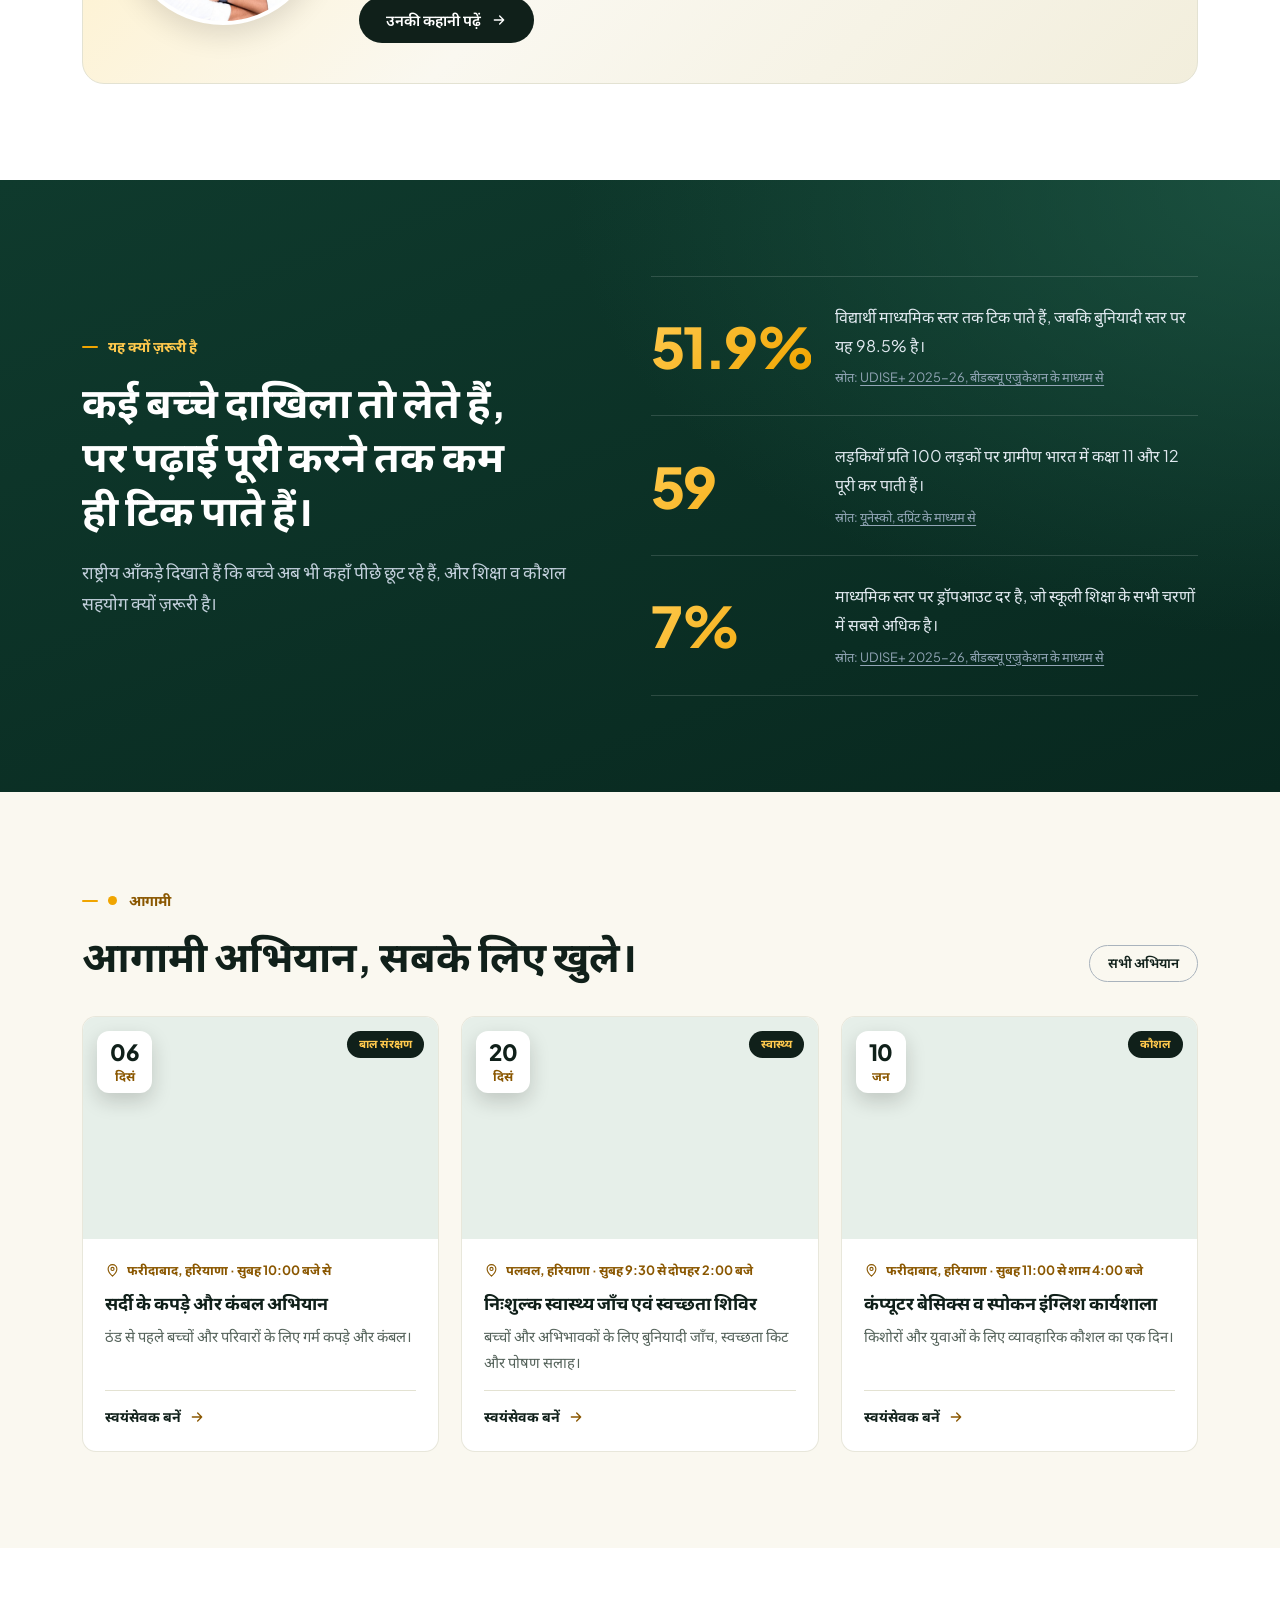
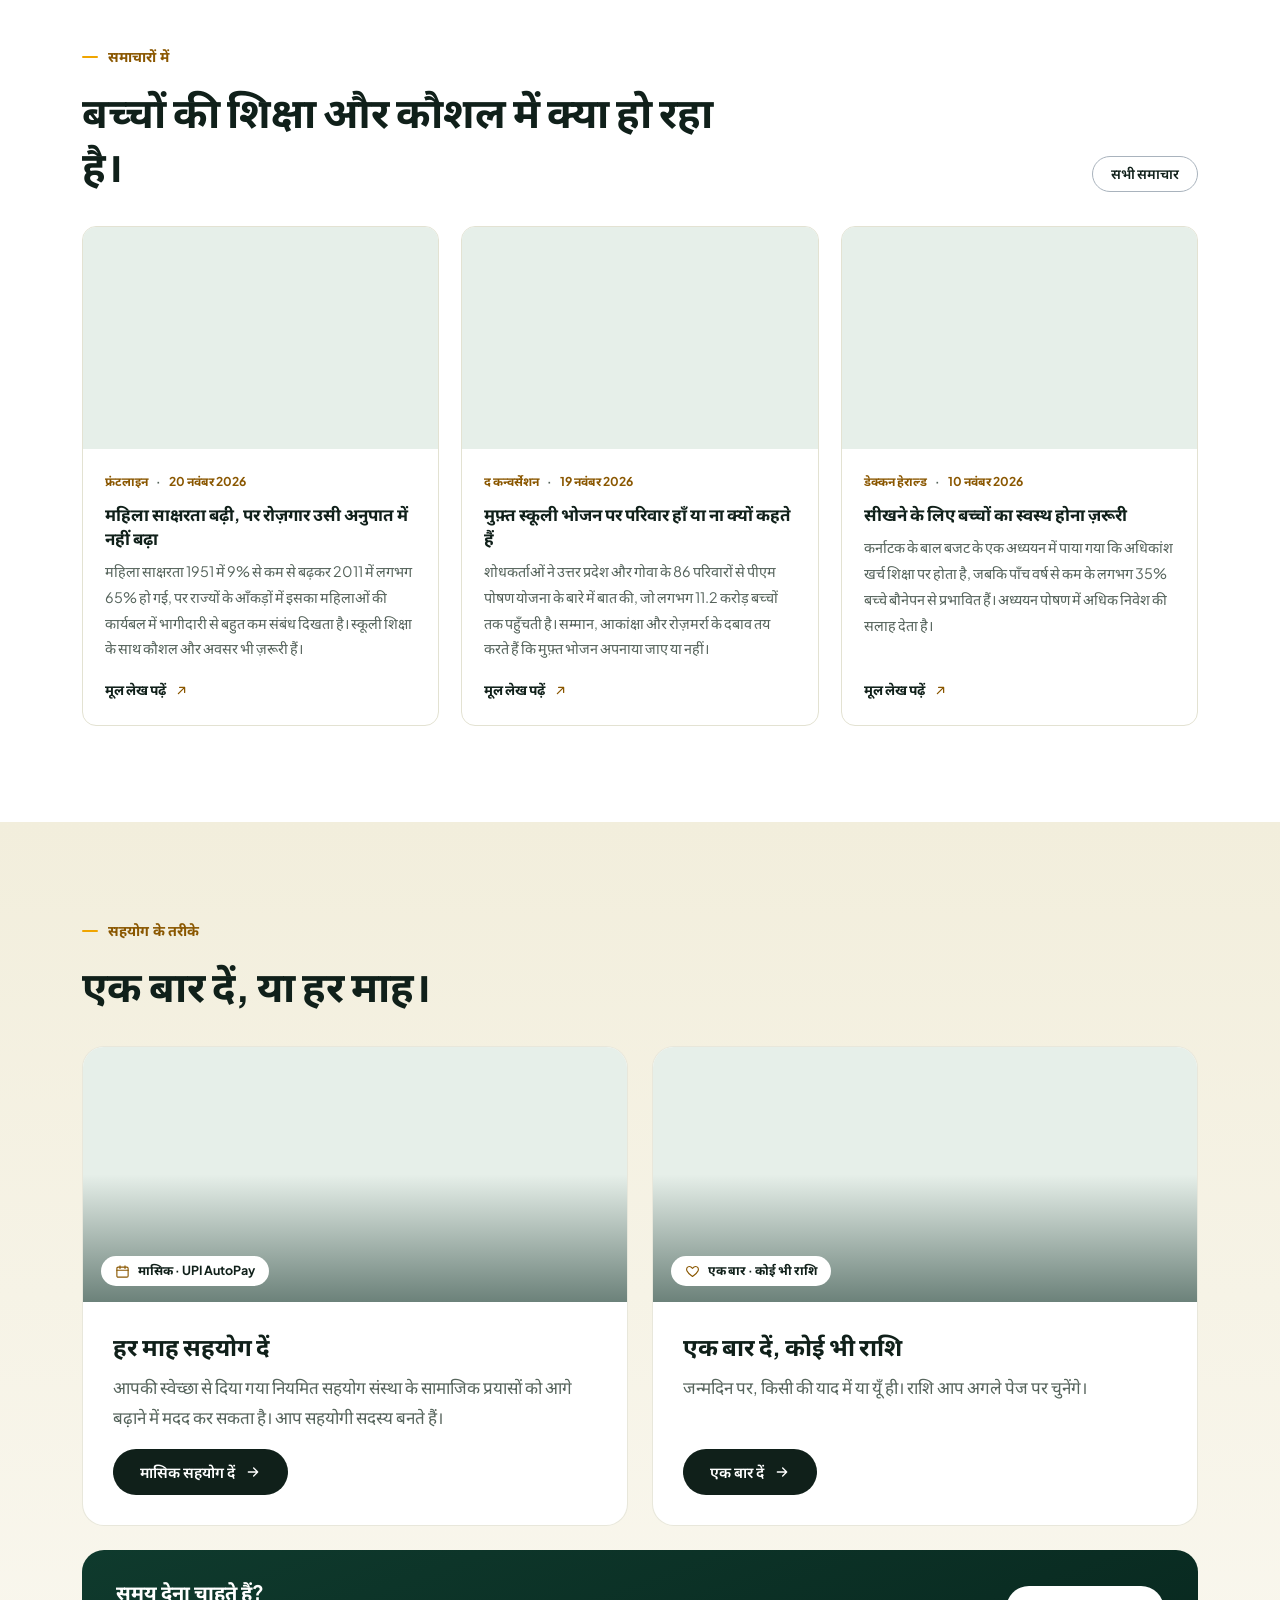
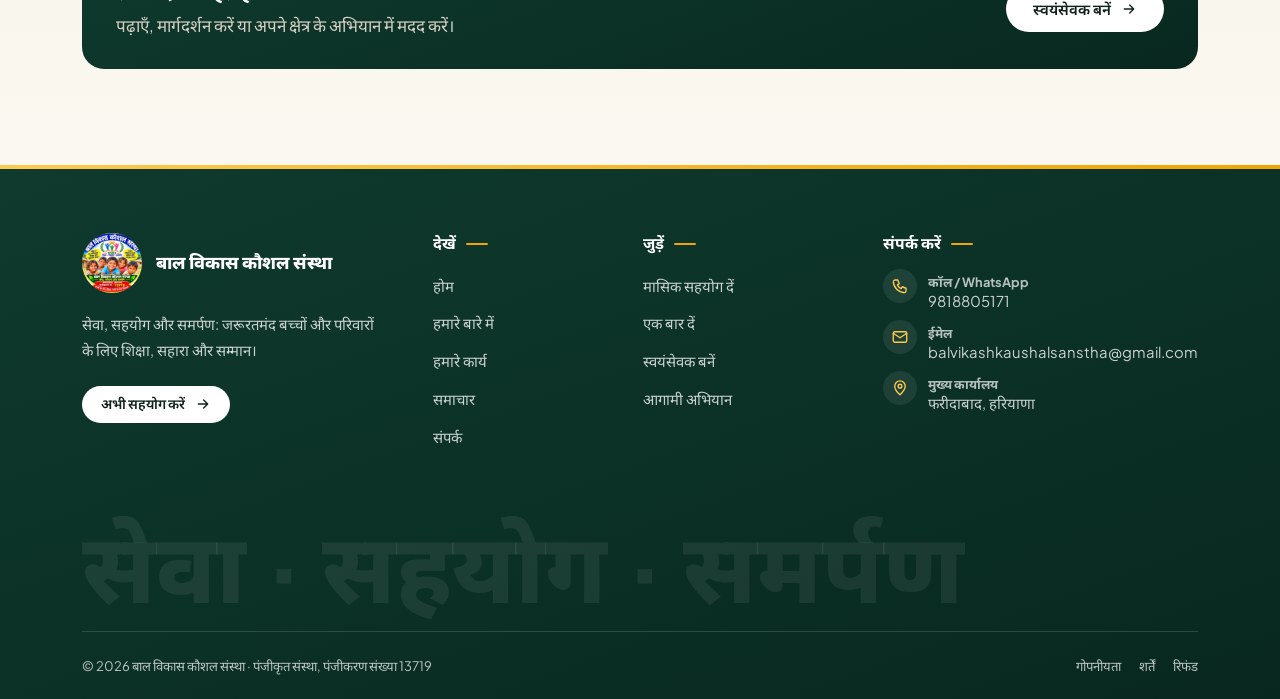
==== commit a5dd05fd: "Add office bearers with photos, use new NGO logo, fix email spelling" ====
--- a/index.html
+++ b/index.html
@@ -6,20 +6,20 @@
 <title>सेवा, सहयोग और समर्पण: जरूरतमंद बच्चों के लिए | बाल विकास कौशल संस्था</title>
 <meta name="description" content="फरीदाबाद की पंजीकृत संस्था, जो शिक्षा, भोजन, स्वास्थ्य और सम्मान के माध्यम से जरूरतमंद बच्चों और परिवारों की सेवा करती है। मासिक या एक बार सहयोग करें। Registered trust in Faridabad serving children and families in need through education, food, health and dignity. Donate monthly or once.">
 <meta property="og:title" content="Seva, Sahyog &amp; Samarpan for Children in Need | Bal Vikash Kaushal Sanstha"><meta property="og:description" content="Registered trust in Faridabad serving children and families in need through education, food, health and dignity. Donate monthly or once.">
-<meta property="og:type" content="website"><meta property="og:image" content="https://images.unsplash.com/photo-1524069290683-0457abfe42c3?auto=format&amp;fit=crop&amp;w=1200&amp;q=75&amp;h=630"><meta name="theme-color" content="#0F3A2D">
+<meta property="og:type" content="website"><meta property="og:image" content="https://balvikashkaushalsanstha.org/assets/img/logo.jpg"><meta name="theme-color" content="#0F3A2D">
 <script>try{var th=new URLSearchParams(location.search).get('theme')||localStorage.getItem('bvks_theme');if(th)document.documentElement.setAttribute('data-theme',th)}catch(e){}</script>
-<link rel="icon" href="favicon.ico" sizes="48x48"><link rel="icon" href="assets/img/favicon.svg" type="image/svg+xml"><link rel="apple-touch-icon" href="assets/img/apple-touch-icon.png"><link rel="manifest" href="manifest.webmanifest">
+<link rel="icon" href="favicon.ico" sizes="48x48"><link rel="icon" href="assets/img/logo.jpg" type="image/jpeg"><link rel="apple-touch-icon" href="assets/img/apple-touch-icon.png"><link rel="manifest" href="manifest.webmanifest">
 <link rel="preload" href="assets/fonts/noto-sans-devanagari-devanagari-wght-normal.woff2" as="font" type="font/woff2" crossorigin>
 <link rel="preload" href="assets/fonts/plus-jakarta-sans-latin-wght-normal.woff2" as="font" type="font/woff2" crossorigin>
 <script>(function(){var d=document.documentElement;d.classList.add('hyd');setTimeout(function(){d.classList.remove('hyd')},2500);try{window.__bvc=fetch('api/content.php',{cache:'no-cache'}).then(function(r){return r.ok?r.json():null}).catch(function(){return null})}catch(e){}})()</script>
 <link rel="stylesheet" href="assets/css/style.css?v=202611251815">
 <noscript><style>html.hyd body{opacity:1!important}</style></noscript>
-<script type="application/ld+json">{"@context":"https://schema.org","@type":"NGO","slogan":"Seva, Sahyog, Samarpan","name":"Bal Vikash Kaushal Sanstha","alternateName":"बाल विकास कौशल संस्था","url":"https://balvikaskaushalsanstha.in","logo":"https://balvikaskaushalsanstha.in/assets/img/logo.svg","telephone":"+919818805171","founder":{"@type":"Person","name":"Subodh Kumar"},"address":{"@type":"PostalAddress","addressLocality":"Faridabad","addressRegion":"Haryana","addressCountry":"IN"}}</script>
+<script type="application/ld+json">{"@context":"https://schema.org","@type":"NGO","slogan":"Seva, Sahyog, Samarpan","name":"Bal Vikash Kaushal Sanstha","alternateName":"बाल विकास कौशल संस्था","url":"https://balvikashkaushalsanstha.org","logo":"https://balvikashkaushalsanstha.org/assets/img/logo.jpg","telephone":"+919818805171","founder":{"@type":"Person","name":"Subodh Kumar"},"address":{"@type":"PostalAddress","addressLocality":"Faridabad","addressRegion":"Haryana","addressCountry":"IN"}}</script>
 </head>
 <body>
 <a class="skip" href="#main">Skip to content</a>
 <header class="hdr"><div class="wrap hdr-in">
- <a class="brand" href="index.html" aria-label="Home"><img class="brand-mark" src="assets/img/logo.svg" alt="" width="50" height="50"><span class="brand-txt"><span class="brand-name"><span class="en" data-k="dc1875f0">Bal Vikash Kaushal Sanstha</span><span class="hi" lang="hi" data-k="dc1875f0">बाल विकास कौशल संस्था</span></span></span></a>
+ <a class="brand" href="index.html" aria-label="Home"><img class="brand-mark" src="assets/img/logo.jpg" alt="" width="50" height="50"><span class="brand-txt"><span class="brand-name"><span class="en" data-k="dc1875f0">Bal Vikash Kaushal Sanstha</span><span class="hi" lang="hi" data-k="dc1875f0">बाल विकास कौशल संस्था</span></span></span></a>
  <nav class="menu" id="menu" aria-label="Main"><a class="nl active" href="index.html"><span class="en" data-k="d46ef343">Home</span><span class="hi" lang="hi" data-k="d46ef343">होम</span></a><a class="nl" href="about.html"><span class="en" data-k="d62b8ac6">About Us</span><span class="hi" lang="hi" data-k="d62b8ac6">हमारे बारे में</span></a><a class="nl" href="our-work.html"><span class="en" data-k="bd68dda4">Our Work</span><span class="hi" lang="hi" data-k="bd68dda4">हमारे कार्य</span></a><a class="nl" href="news.html"><span class="en" data-k="dba7aae8">News</span><span class="hi" lang="hi" data-k="dba7aae8">समाचार</span></a><a class="nl" href="contact.html"><span class="en" data-k="cb8c4ab5">Contact</span><span class="hi" lang="hi" data-k="cb8c4ab5">संपर्क</span></a><a class="btn btn-gold btn-sm menu-cta" href="donate.html"><span class="en" data-k="bb182994">Donate</span><span class="hi" lang="hi" data-k="bb182994">सहयोग करें</span></a></nav>
  <div class="hdr-r"><span class="lang" role="group" aria-label="Language"><button data-set="hi">हिंदी</button><button data-set="en">EN</button></span>
  <button class="burger" aria-label="Menu" aria-expanded="false" aria-controls="menu"><span></span></button></div>
@@ -117,7 +117,7 @@
 </main>
 <footer class="ftr"><div class="wrap">
 <div class="ftr-grid">
- <div><div class="f-brand"><img src="assets/img/logo-dark.svg" alt="" width="60" height="60"><b><span class="en" data-k="dc1875f0">Bal Vikash Kaushal Sanstha</span><span class="hi" lang="hi" data-k="dc1875f0">बाल विकास कौशल संस्था</span></b></div>
+ <div><div class="f-brand"><img src="assets/img/logo.jpg" alt="" width="60" height="60"><b><span class="en" data-k="dc1875f0">Bal Vikash Kaushal Sanstha</span><span class="hi" lang="hi" data-k="dc1875f0">बाल विकास कौशल संस्था</span></b></div>
  <p><span class="en" data-k="f0176be9">Seva, Sahyog and Samarpan: education, support and dignity for children and families in need.</span><span class="hi" lang="hi" data-k="f0176be9">सेवा, सहयोग और समर्पण: जरूरतमंद बच्चों और परिवारों के लिए शिक्षा, सहारा और सम्मान।</span></p>
  <div class="f-social" data-render="social"></div>
  <a class="btn btn-gold btn-sm" href="donate.html"><span class="en" data-k="b64645f1">Donate now</span><span class="hi" lang="hi" data-k="b64645f1">अभी सहयोग करें</span><svg viewBox="0 0 24 24" fill="none" stroke="currentColor" stroke-width="2" stroke-linecap="round" stroke-linejoin="round" aria-hidden="true"><path d="M5 12h14M13 6l6 6-6 6"/></svg></a></div>
@@ -125,7 +125,7 @@
  <div><h4><span class="en" data-k="387833a1">Get involved</span><span class="hi" lang="hi" data-k="387833a1">जुड़ें</span></h4><ul class="lk"><li><a href="donate.html?freq=monthly"><span class="en" data-k="8302a08e">Give monthly</span><span class="hi" lang="hi" data-k="8302a08e">मासिक सहयोग दें</span></a></li><li><a href="donate.html?freq=once"><span class="en" data-k="a26e7e2b">Give once</span><span class="hi" lang="hi" data-k="a26e7e2b">एक बार दें</span></a></li><li><a href="contact.html"><span class="en" data-k="ca690884">Volunteer</span><span class="hi" lang="hi" data-k="ca690884">स्वयंसेवक बनें</span></a></li><li><a href="our-work.html"><span class="en" data-k="98cdc44f">Upcoming drives</span><span class="hi" lang="hi" data-k="98cdc44f">आगामी अभियान</span></a></li></ul></div>
  <div><h4><span class="en" data-k="4676526f">Reach us</span><span class="hi" lang="hi" data-k="4676526f">संपर्क करें</span></h4><ul class="f-contact">
   <li><svg viewBox="0 0 24 24" fill="none" stroke="currentColor" stroke-width="1.8" stroke-linecap="round" stroke-linejoin="round" aria-hidden="true"><path d="M5 4h4l2 5-2.500 1.500a11 11 0 0 0 5 5L15 13l5 2v4a2 2 0 0 1-2 2A16 16 0 0 1 3 6a2 2 0 0 1 2-2z"/></svg><span class="t"><small><span class="en" data-k="a5edddfe">Call / WhatsApp</span><span class="hi" lang="hi" data-k="a5edddfe">कॉल / WhatsApp</span></small><a href="tel:9818805171" data-link="tel" data-t="phone">9818805171</a></span></li>
-  <li><svg viewBox="0 0 24 24" fill="none" stroke="currentColor" stroke-width="1.8" stroke-linecap="round" stroke-linejoin="round" aria-hidden="true"><rect x="3" y="5" width="18" height="14" rx="2"/><path d="M3 7l9 6 9-6"/></svg><span class="t"><small><span class="en" data-k="057f7ef0">Email</span><span class="hi" lang="hi" data-k="057f7ef0">ईमेल</span></small><a href="mailto:balvikaskaushalsanstha@gmail.com" data-link="mail" data-t="email">balvikaskaushalsanstha@gmail.com</a></span></li>
+  <li><svg viewBox="0 0 24 24" fill="none" stroke="currentColor" stroke-width="1.8" stroke-linecap="round" stroke-linejoin="round" aria-hidden="true"><rect x="3" y="5" width="18" height="14" rx="2"/><path d="M3 7l9 6 9-6"/></svg><span class="t"><small><span class="en" data-k="057f7ef0">Email</span><span class="hi" lang="hi" data-k="057f7ef0">ईमेल</span></small><a href="mailto:balvikashkaushalsanstha@gmail.com" data-link="mail" data-t="email">balvikashkaushalsanstha@gmail.com</a></span></li>
   <li><svg viewBox="0 0 24 24" fill="none" stroke="currentColor" stroke-width="1.8" stroke-linecap="round" stroke-linejoin="round" aria-hidden="true"><path d="M12 21s7-6.200 7-11.500A7 7 0 0 0 5 9.500C5 14.800 12 21 12 21z"/><circle cx="12" cy="9.500" r="2.500"/></svg><span class="t"><small><span class="en" data-k="591526cd">Head office</span><span class="hi" lang="hi" data-k="591526cd">मुख्य कार्यालय</span></small><span data-bi="city"><span class="en">Faridabad, Haryana</span><span class="hi" lang="hi">फरीदाबाद, हरियाणा</span></span></span></li></ul></div>
 </div>
 <div class="f-big" aria-hidden="true"><span class="en" data-k="85dbd015">Seva · Sahyog · Samarpan</span><span class="hi" lang="hi" data-k="85dbd015">सेवा · सहयोग · समर्पण</span></div>
--- a/assets/css/style.css
+++ b/assets/css/style.css
@@ -72,7 +72,7 @@
 .hdr{position:sticky;top:0;z-index:60;background:rgba(255,255,255,.96);backdrop-filter:blur(10px);border-bottom:1px solid var(--line)}
 .hdr-in{display:flex;align-items:center;justify-content:space-between;gap:20px;padding-top:11px;padding-bottom:11px}
 .brand{display:flex;align-items:center;gap:12px;min-width:0}
-.brand-mark{width:50px;height:50px;flex:none}
+.brand-mark{width:50px;height:50px;flex:none;border-radius:50%;object-fit:cover}
 .brand-txt{display:flex;flex-direction:column;gap:4px;min-width:0}
 .brand-name{font:800 1.12rem/1.15 var(--display);color:var(--ink);letter-spacing:-.025em;display:block}
 .brand-sub{display:flex;align-items:center;font:600 .54rem/1 var(--display);letter-spacing:.2em;text-transform:uppercase;color:#6B7580}
@@ -288,8 +288,8 @@
 .val{padding:26px 24px 8px 0}.val+.val{border-left:1px solid var(--line);padding-left:24px}
 .val .vn{display:block;font:800 .78rem var(--display);letter-spacing:.14em;color:var(--o-d);margin-bottom:8px}
 .val h3{font-size:1.2rem;color:var(--o-d)}.val p{color:var(--muted);font-size:.93rem}
-.team{display:grid;grid-template-columns:repeat(3,1fr);gap:22px}
-.person{border-top:2px solid var(--o);padding-top:16px}.person h3{margin-bottom:2px;font-size:1.08rem}.person p{color:var(--muted);margin:0;font-size:.92rem}
+.team{display:grid;grid-template-columns:repeat(4,1fr);gap:22px}
+.person{border-top:2px solid var(--o);padding-top:16px}.person img{width:100%;aspect-ratio:4/5;object-fit:cover;object-position:50% 0%;border-radius:16px;margin-bottom:12px;display:block}.person h3{margin-bottom:2px;font-size:1.08rem}.person p{color:var(--muted);margin:0;font-size:.92rem}
 .doc{display:flex;justify-content:space-between;align-items:center;gap:16px;padding:18px 0;border-top:1px solid var(--line)}.doc:last-child{border-bottom:1px solid var(--line)}
 .doc b{font:700 1rem var(--display);color:var(--ink)}.doc small{color:var(--muted)}
 
@@ -383,7 +383,7 @@
 .ftr:before{content:"";display:block;height:4px;background:var(--g-or)}
 .ftr .wrap{padding-top:64px;position:relative;z-index:1}
 .ftr-grid{display:grid;grid-template-columns:1.5fr .8fr .95fr 1.15fr;gap:48px;padding-bottom:48px}
-.f-brand{display:flex;gap:14px;align-items:center;margin-bottom:18px}.f-brand img{width:60px;height:60px;flex:none}.f-brand b{font:800 1.12rem/1.25 var(--display);color:#fff}
+.f-brand{display:flex;gap:14px;align-items:center;margin-bottom:18px}.f-brand img{width:60px;height:60px;flex:none;border-radius:50%;object-fit:cover}.f-brand b{font:800 1.12rem/1.25 var(--display);color:#fff}
 .ftr p{max-width:38ch;margin:0 0 18px}
 .ftr .btn-sm{margin-top:4px}
 .ftr h4{color:#fff;font:700 .78rem var(--display);letter-spacing:.12em;text-transform:uppercase;margin-bottom:18px;display:flex;align-items:center;gap:10px}
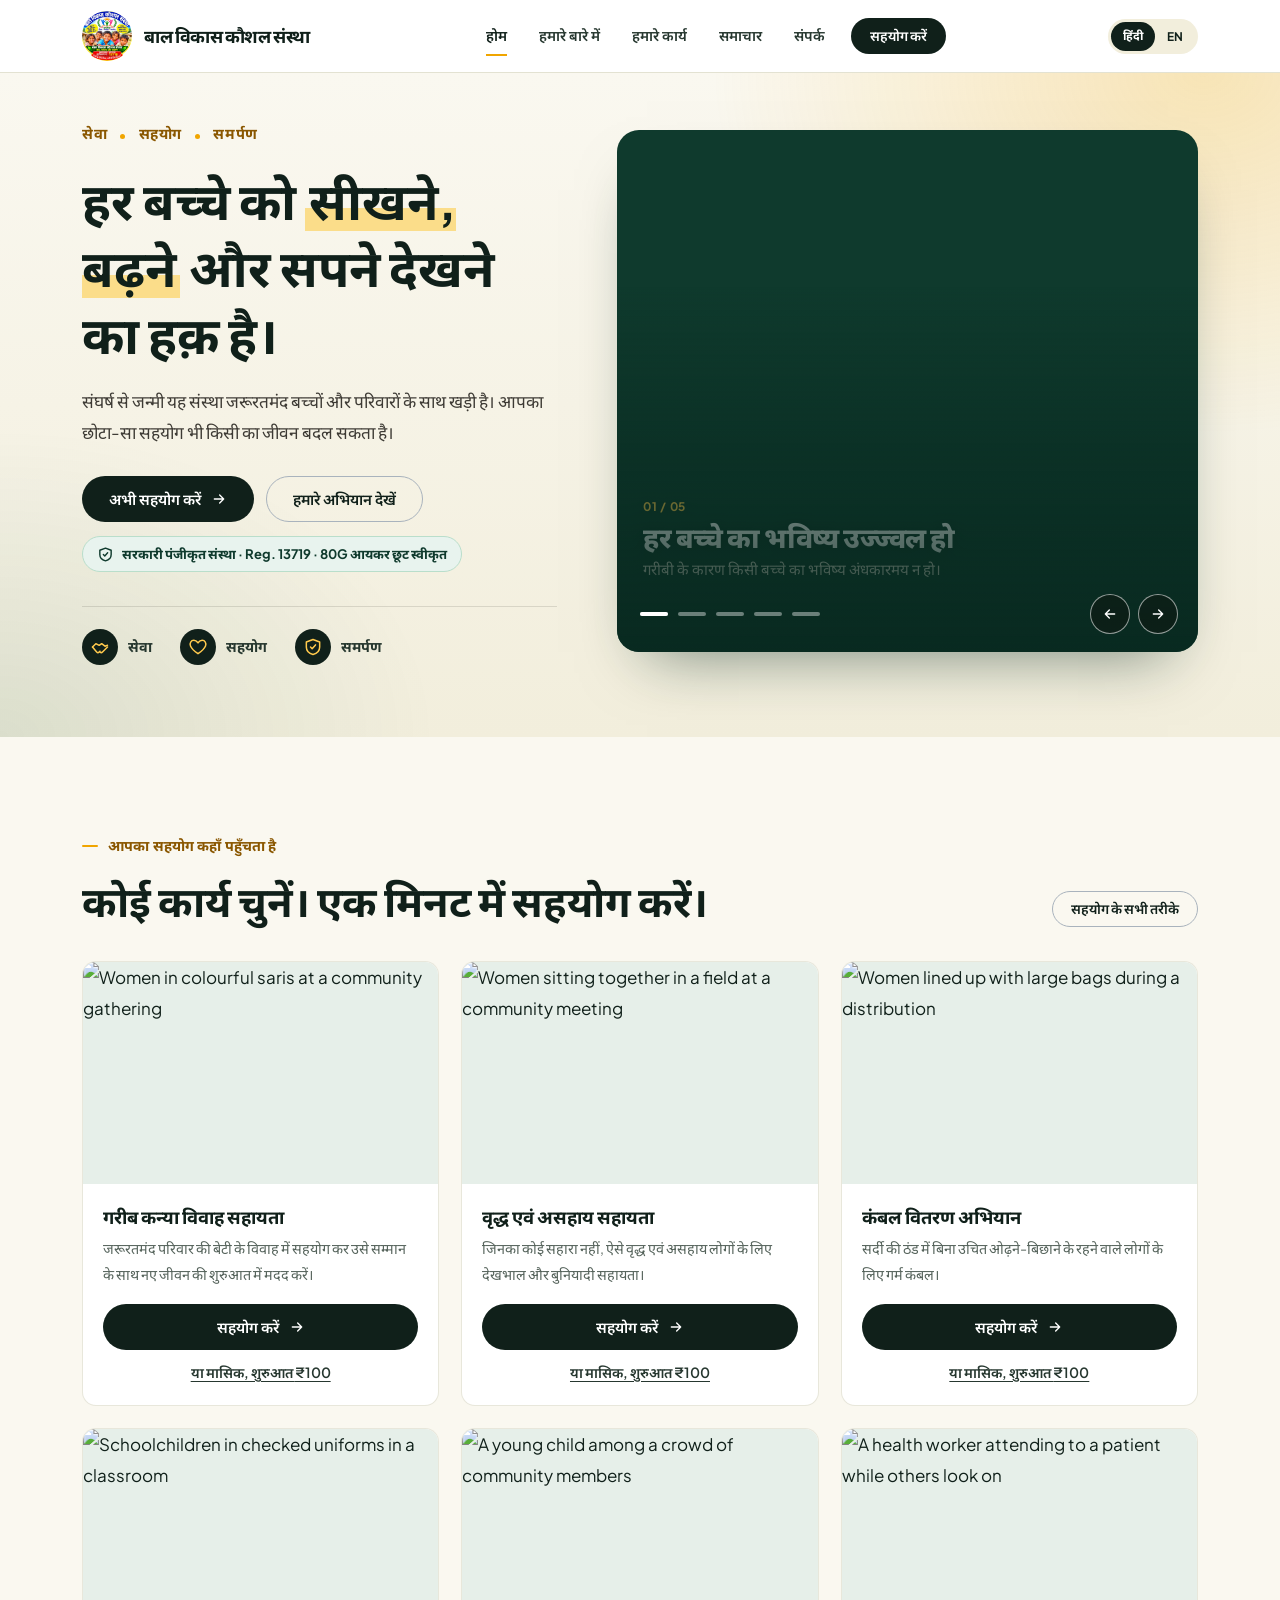
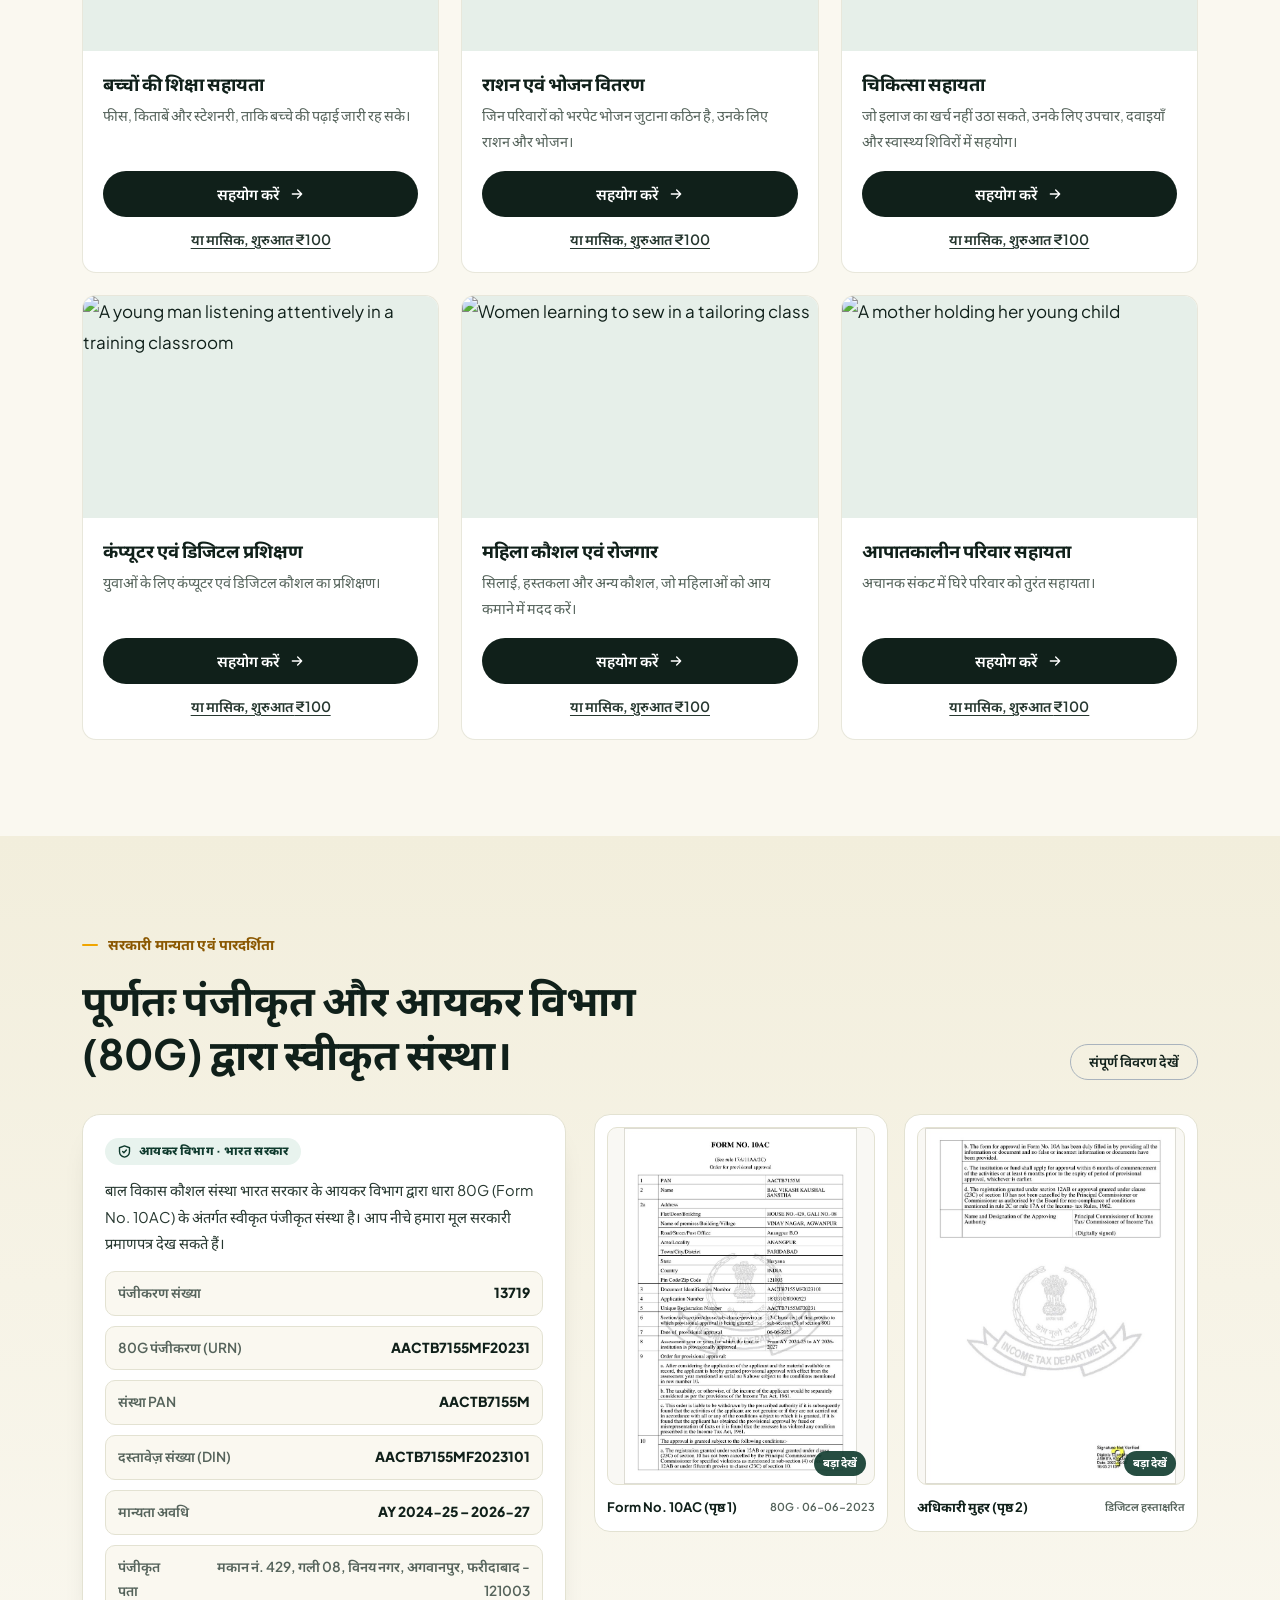
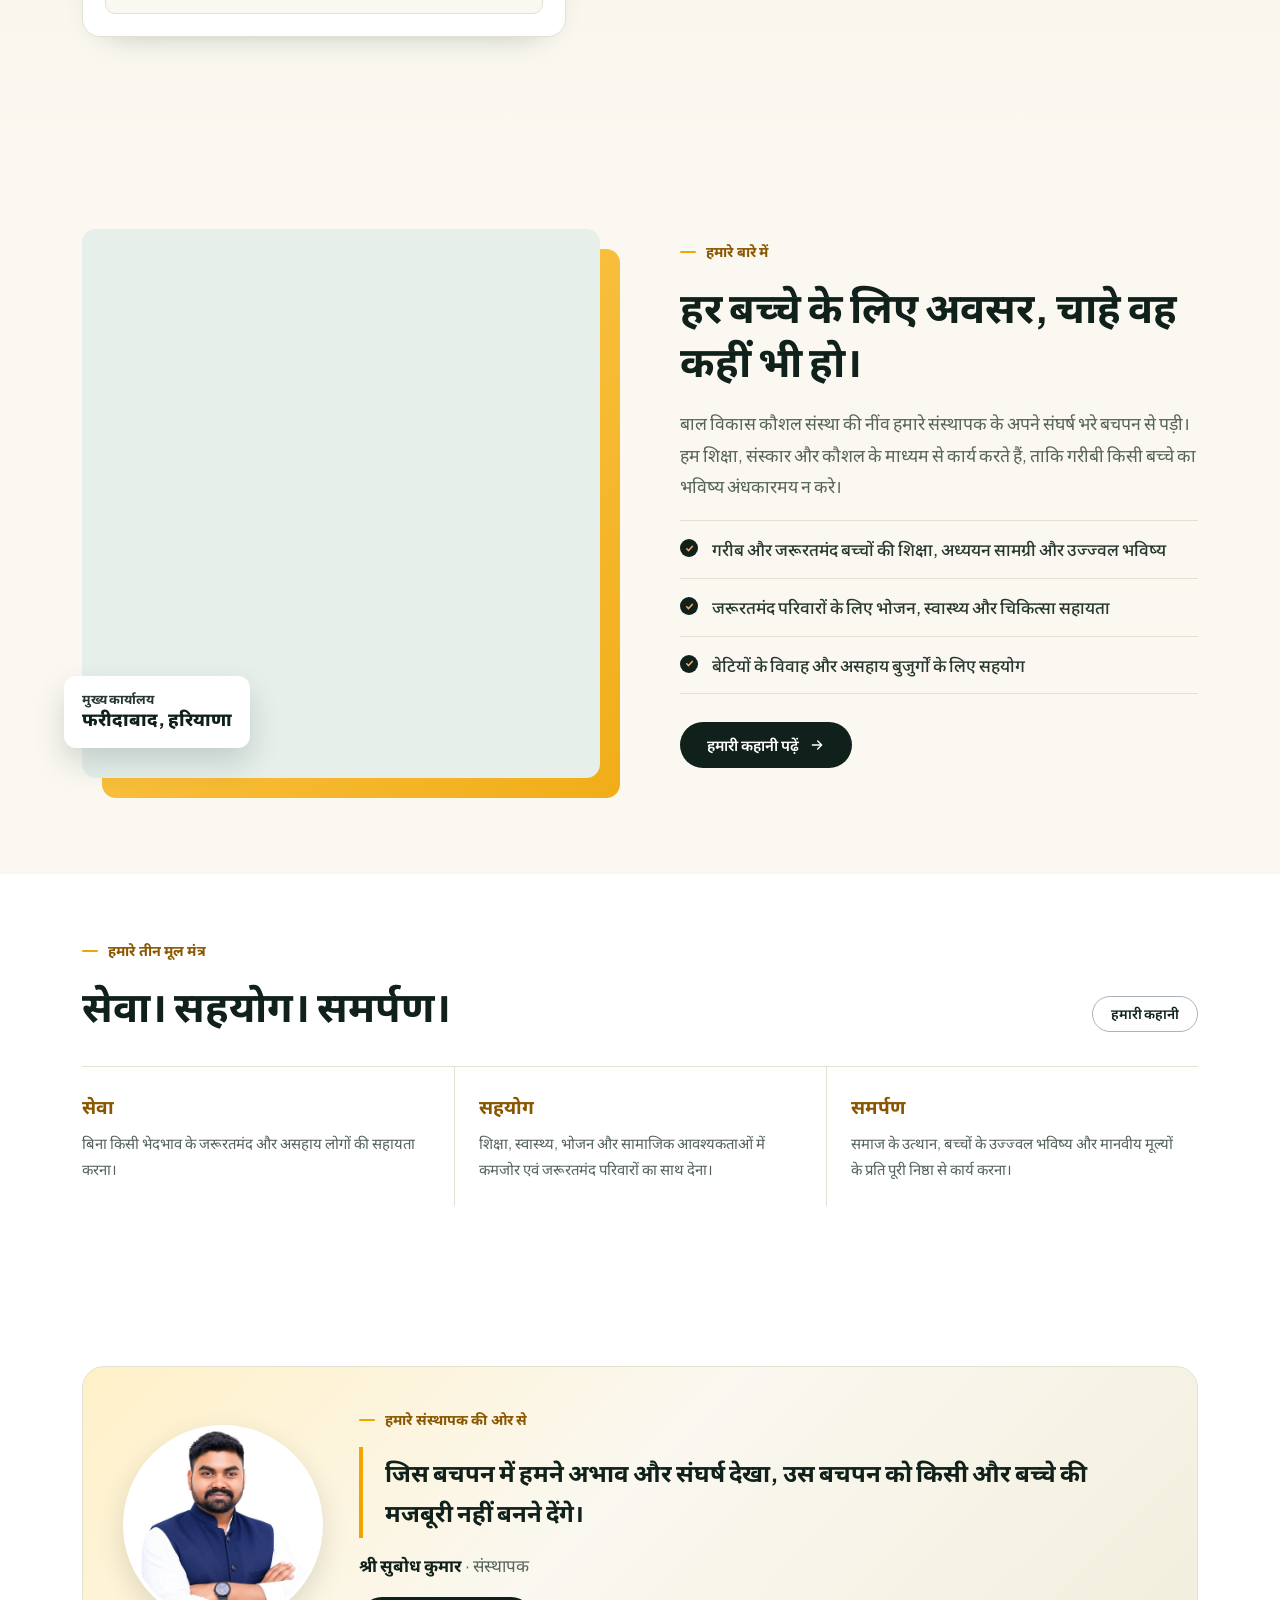
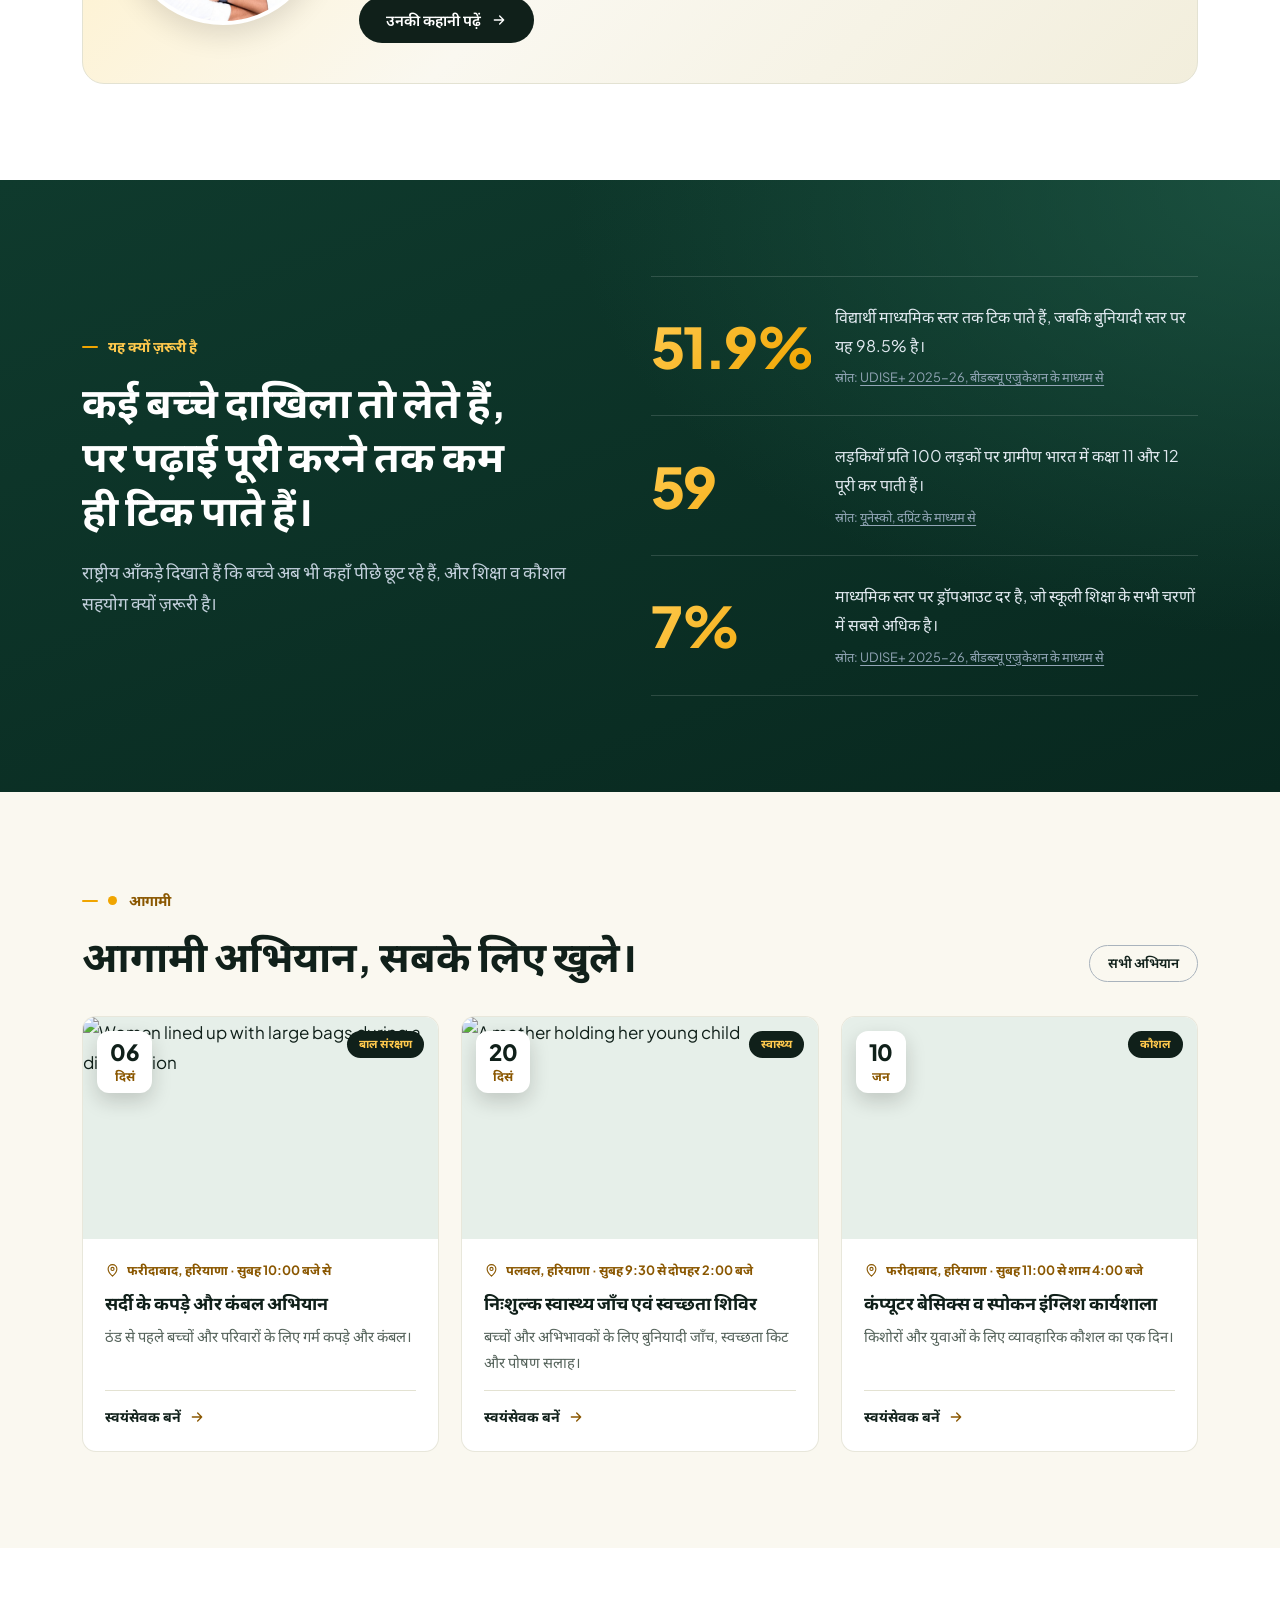
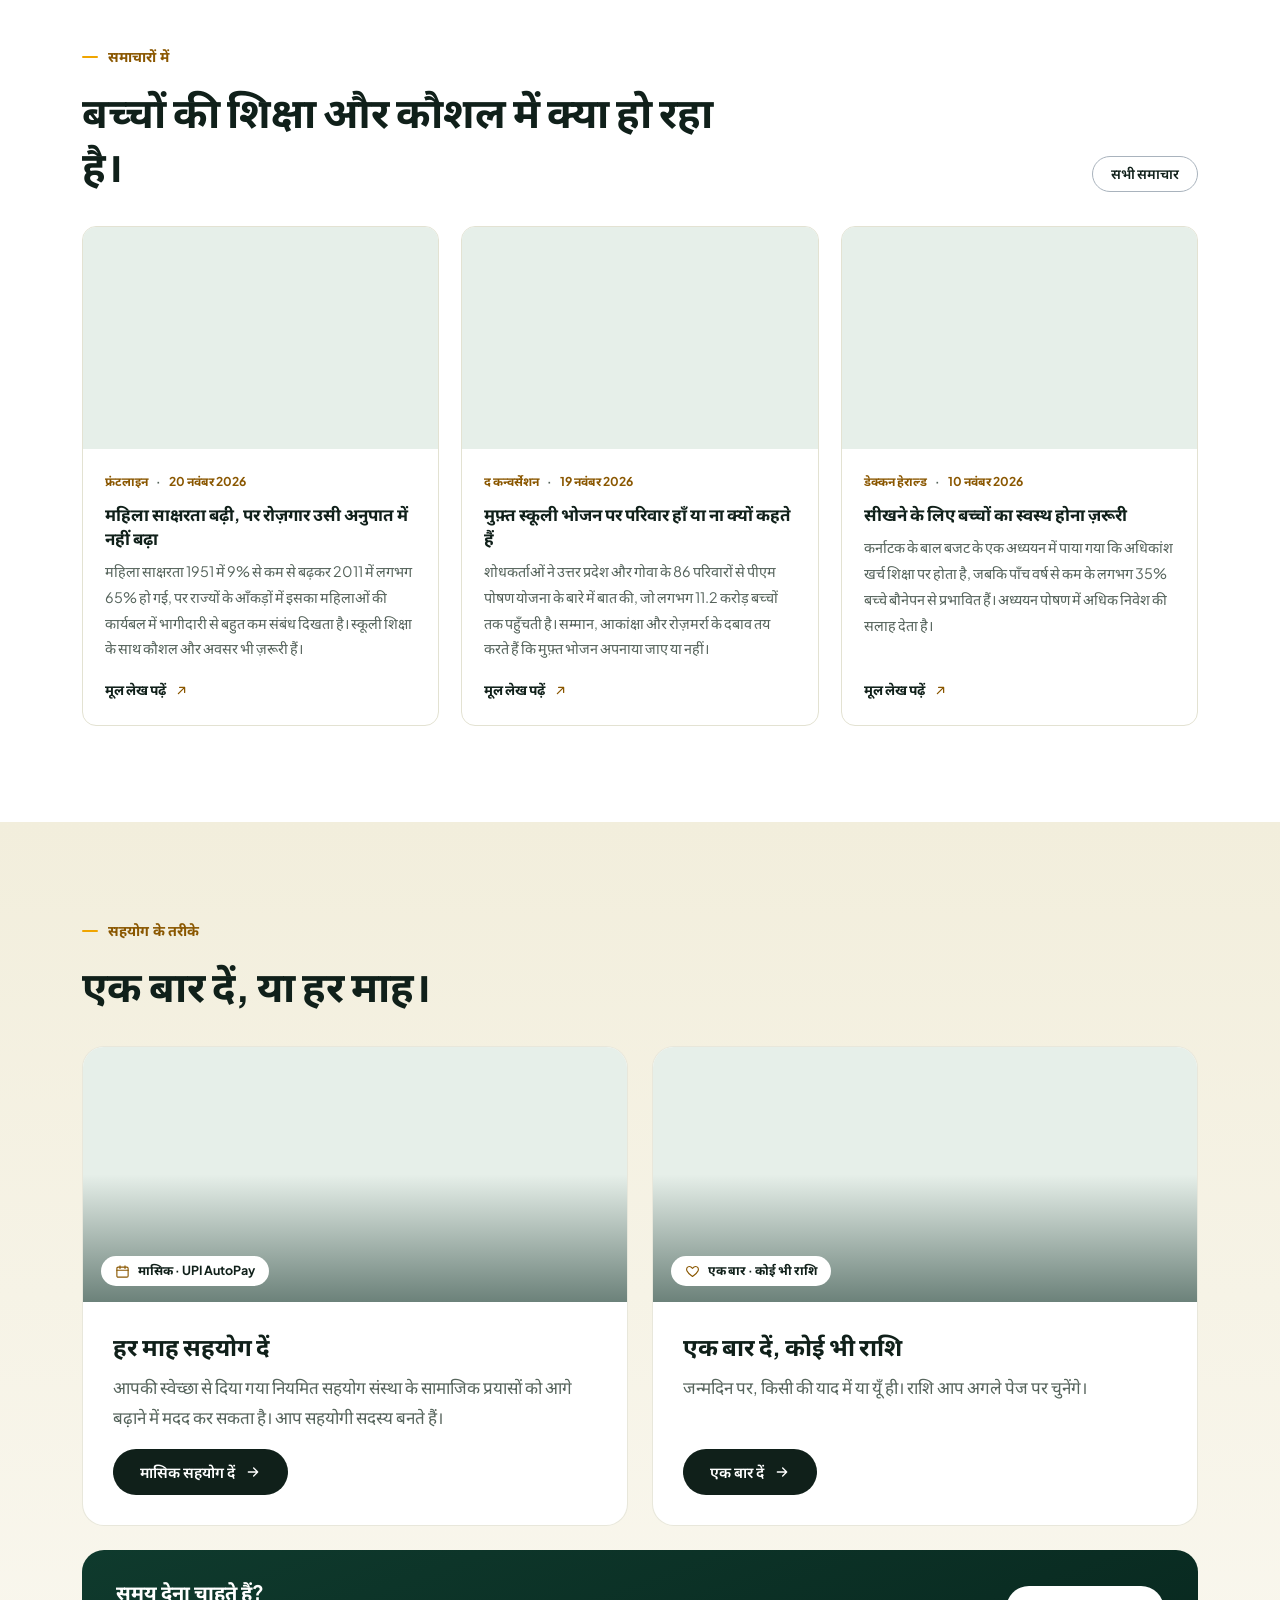
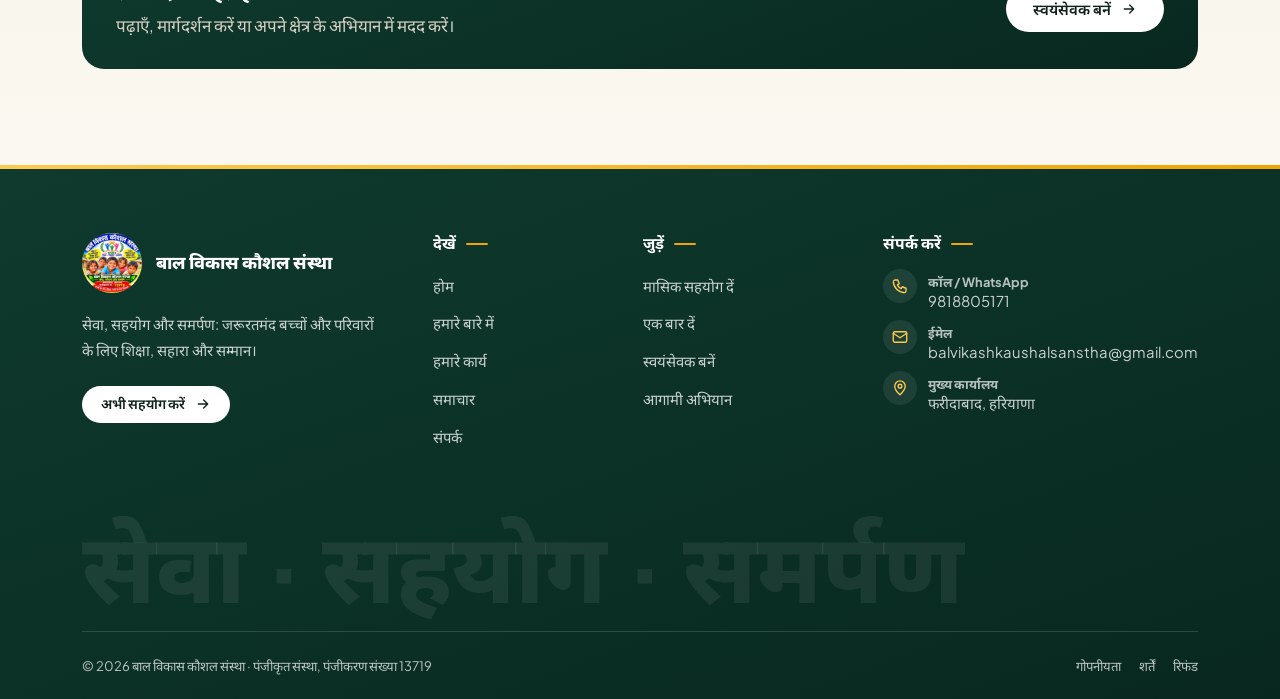
==== commit ac457776: "Bump style.css cache-buster so browsers load 4-column team ratio and circular logo" ====
--- a/index.html
+++ b/index.html
@@ -12,7 +12,7 @@
 <link rel="preload" href="assets/fonts/noto-sans-devanagari-devanagari-wght-normal.woff2" as="font" type="font/woff2" crossorigin>
 <link rel="preload" href="assets/fonts/plus-jakarta-sans-latin-wght-normal.woff2" as="font" type="font/woff2" crossorigin>
 <script>(function(){var d=document.documentElement;d.classList.add('hyd');setTimeout(function(){d.classList.remove('hyd')},2500);try{window.__bvc=fetch('api/content.php',{cache:'no-cache'}).then(function(r){return r.ok?r.json():null}).catch(function(){return null})}catch(e){}})()</script>
-<link rel="stylesheet" href="assets/css/style.css?v=202611251815">
+<link rel="stylesheet" href="assets/css/style.css?v=202611261338">
 <noscript><style>html.hyd body{opacity:1!important}</style></noscript>
 <script type="application/ld+json">{"@context":"https://schema.org","@type":"NGO","slogan":"Seva, Sahyog, Samarpan","name":"Bal Vikash Kaushal Sanstha","alternateName":"बाल विकास कौशल संस्था","url":"https://balvikashkaushalsanstha.org","logo":"https://balvikashkaushalsanstha.org/assets/img/logo.jpg","telephone":"+919818805171","founder":{"@type":"Person","name":"Subodh Kumar"},"address":{"@type":"PostalAddress","addressLocality":"Faridabad","addressRegion":"Haryana","addressCountry":"IN"}}</script>
 </head>
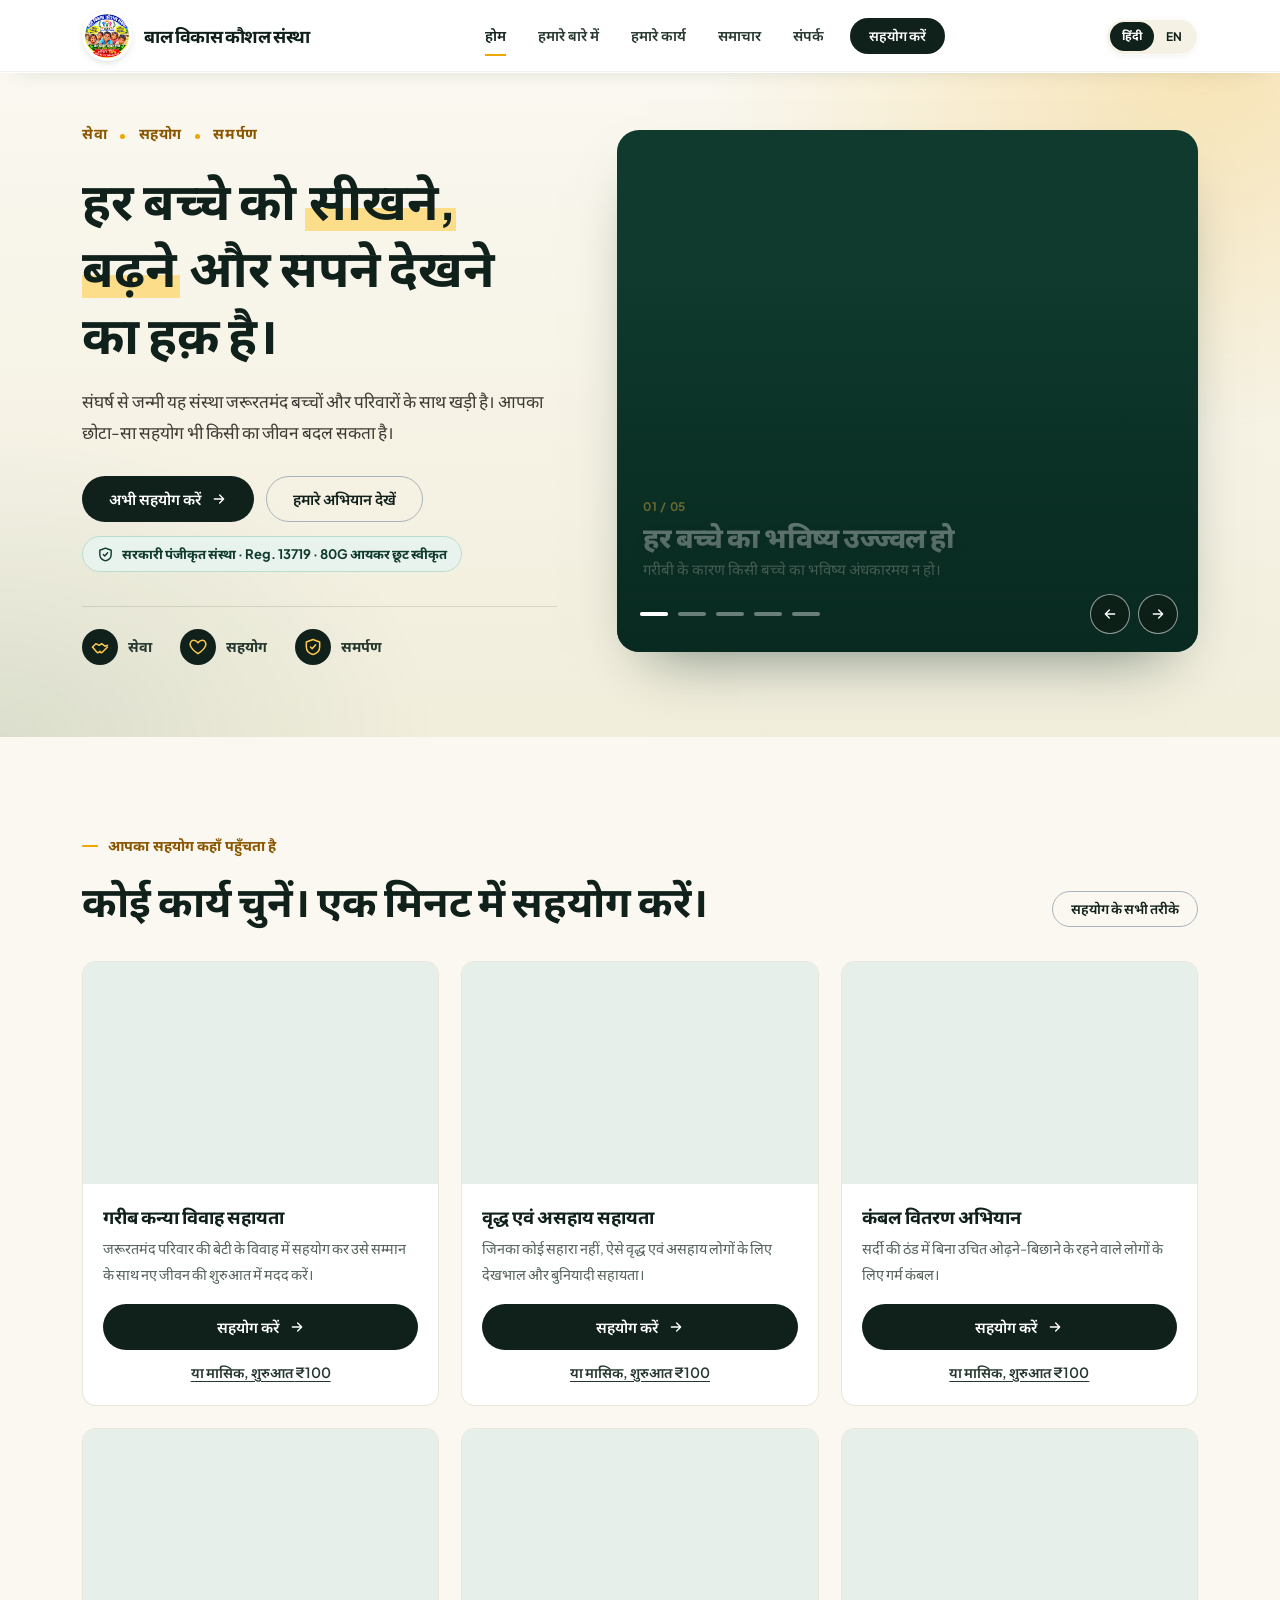
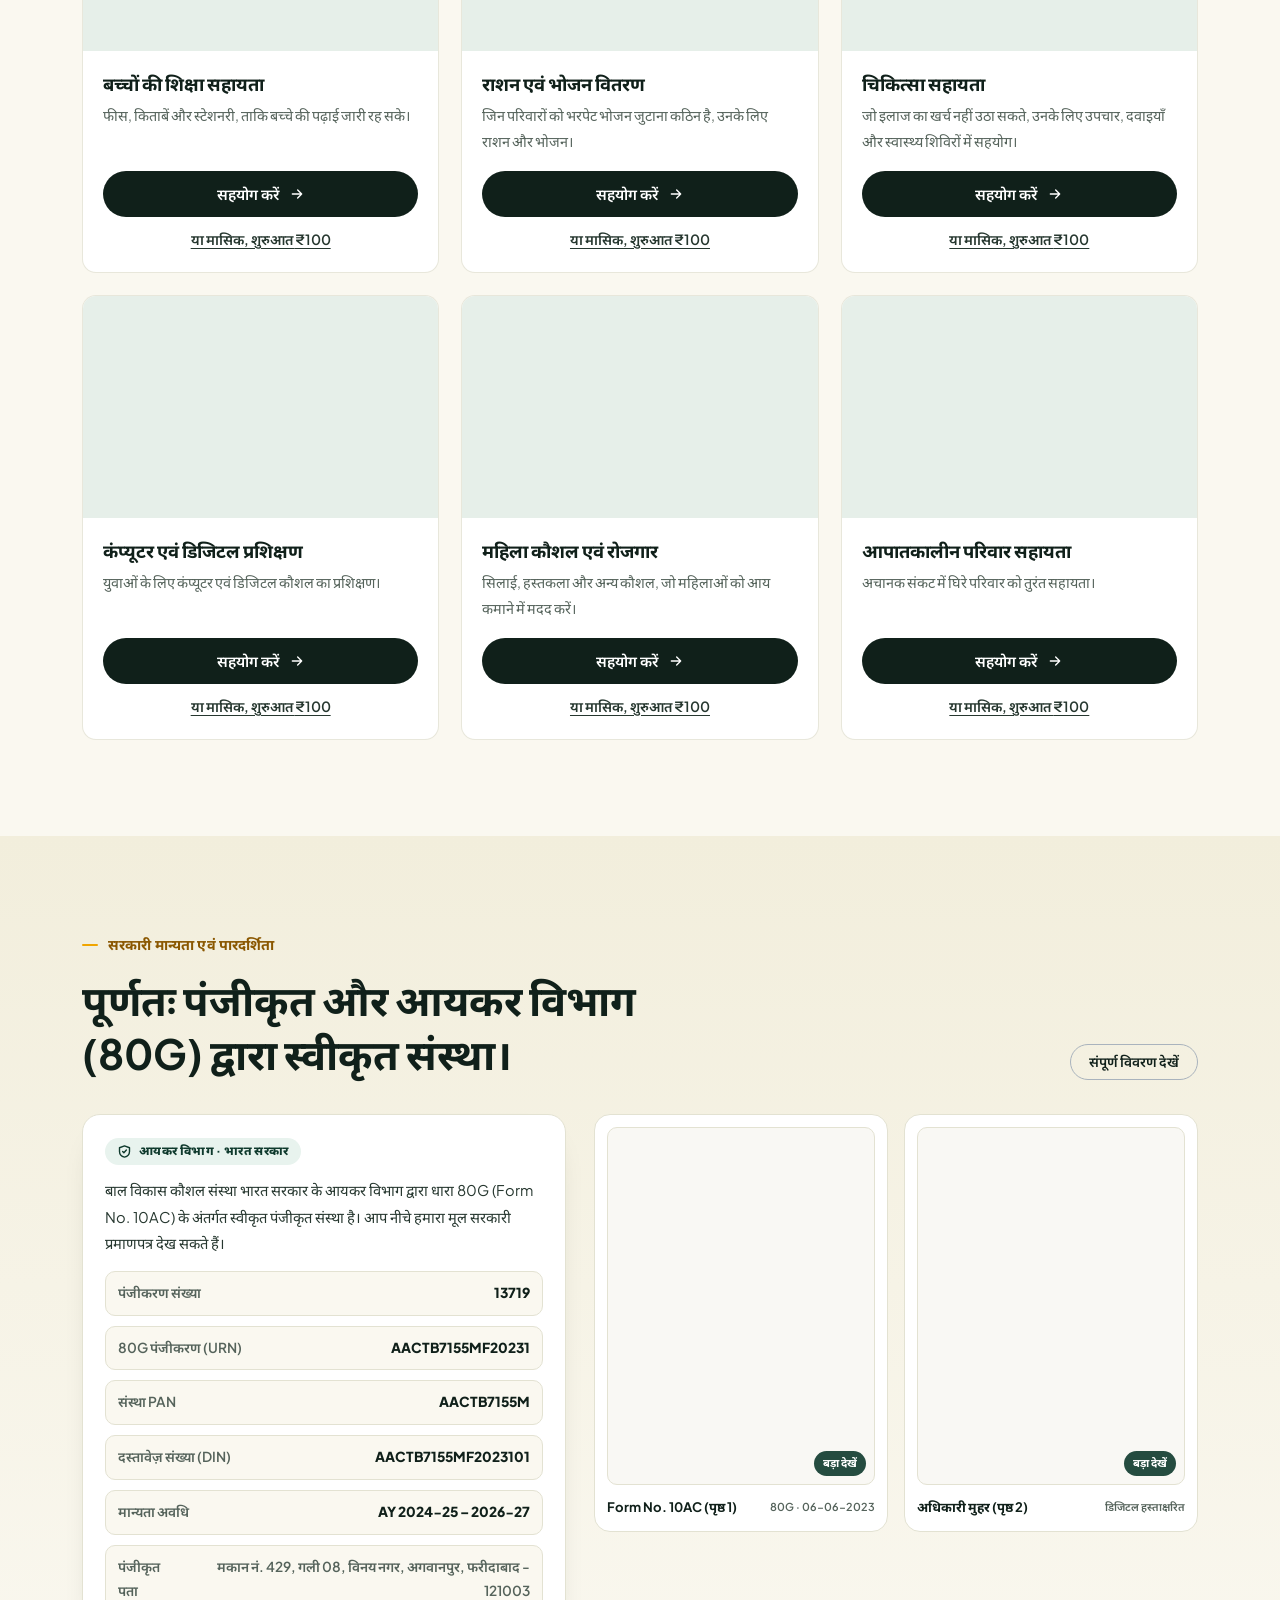
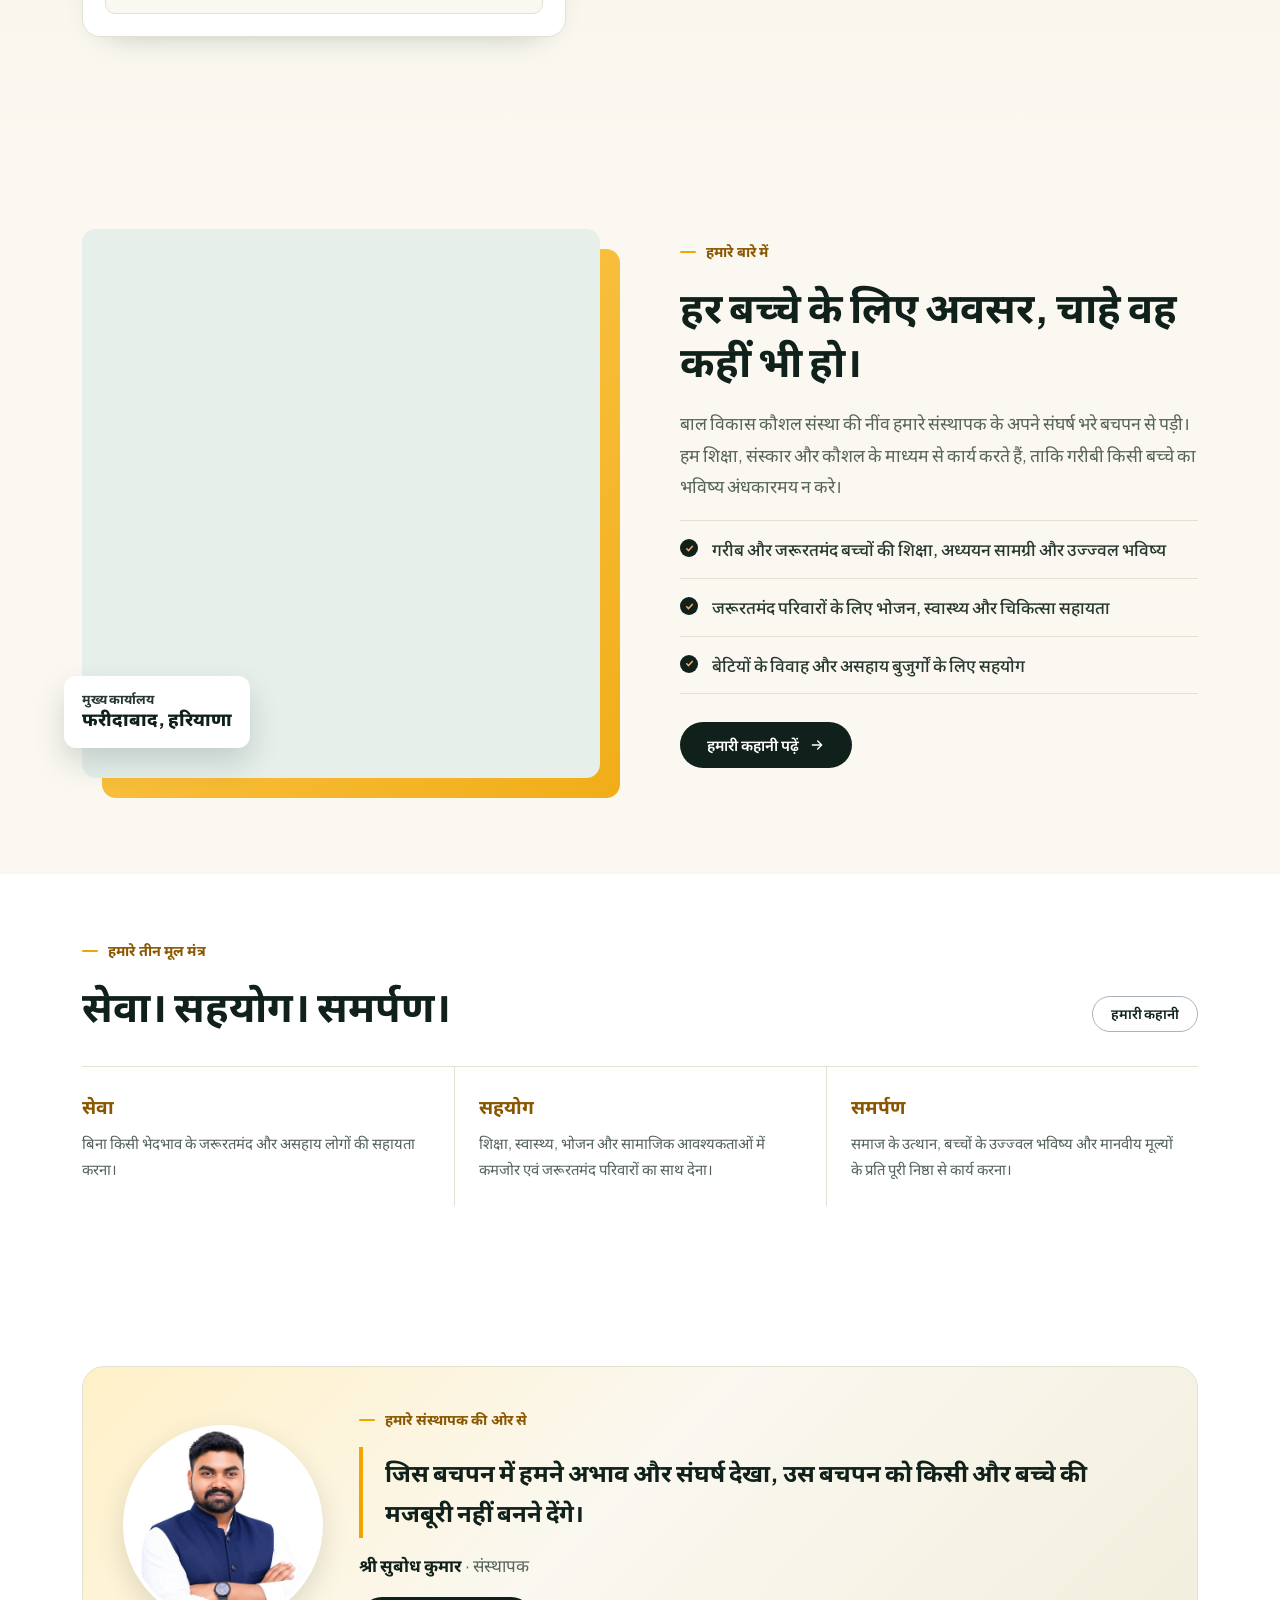
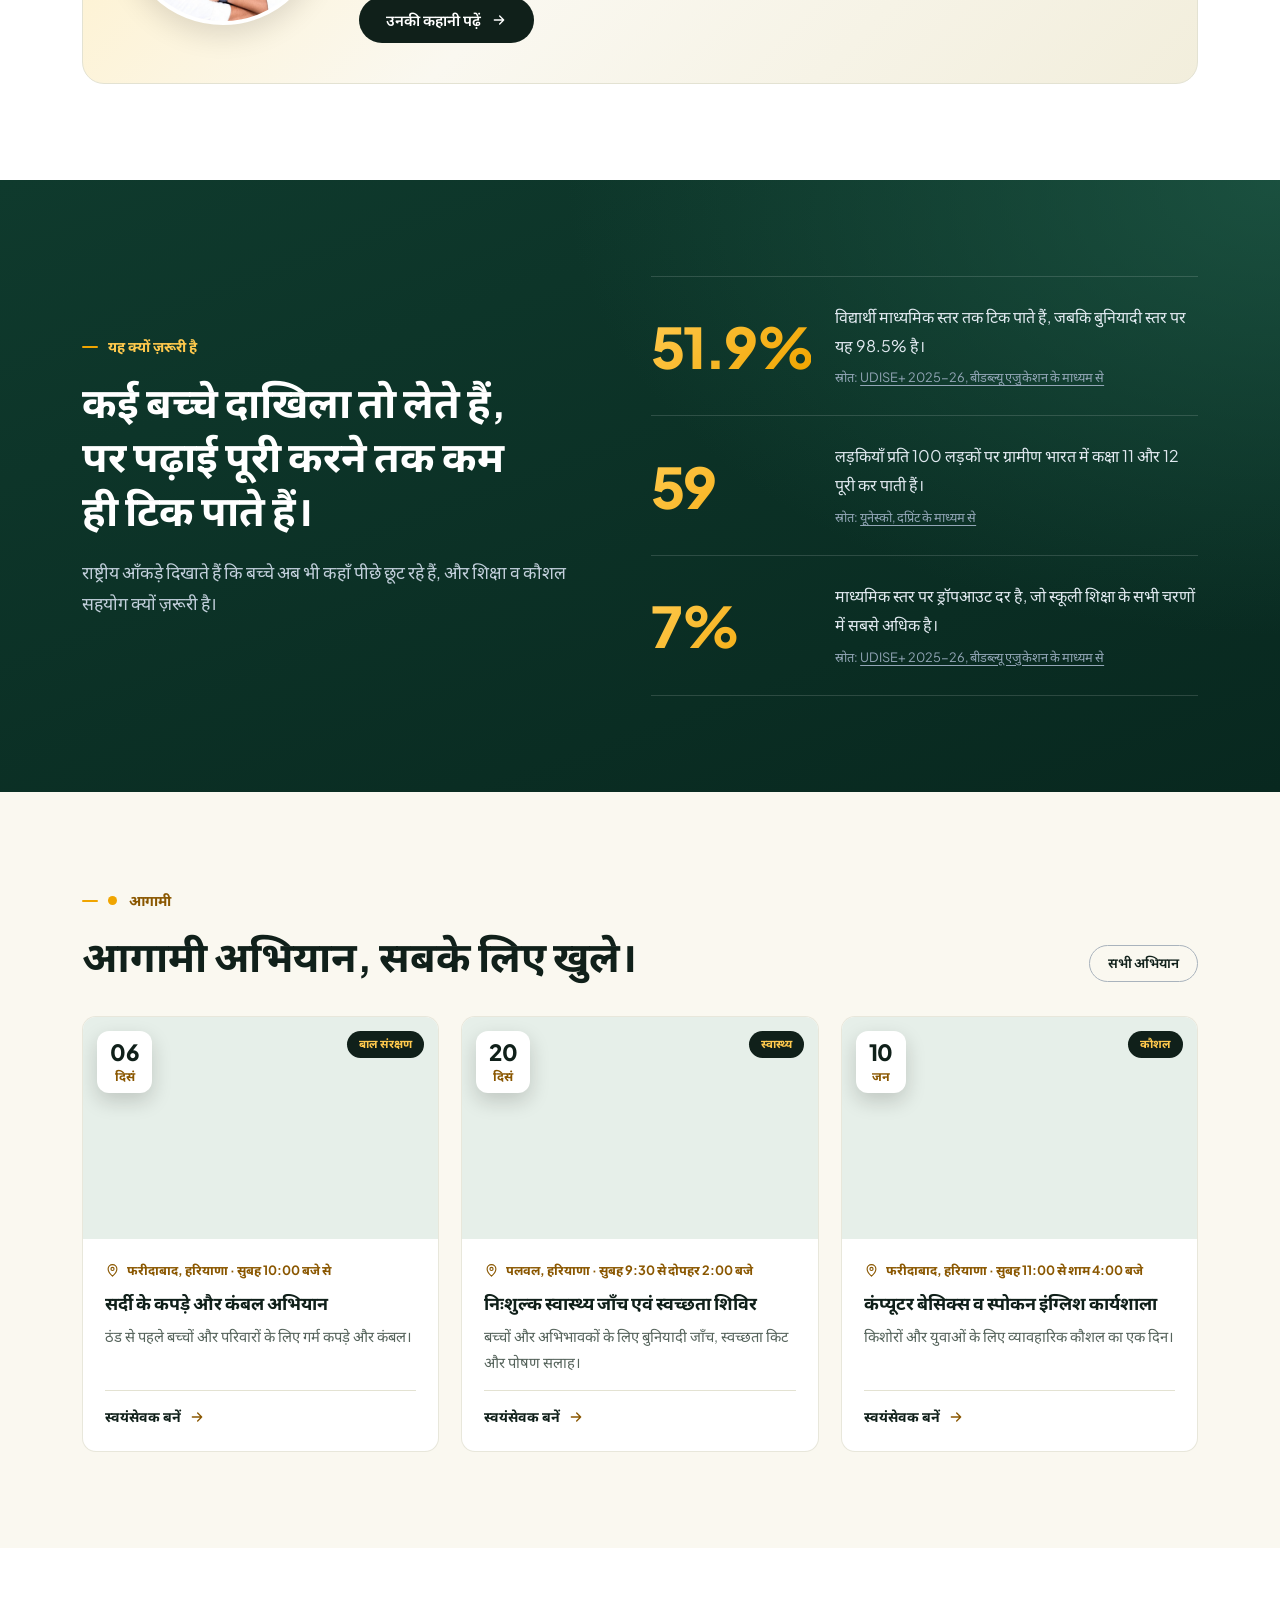
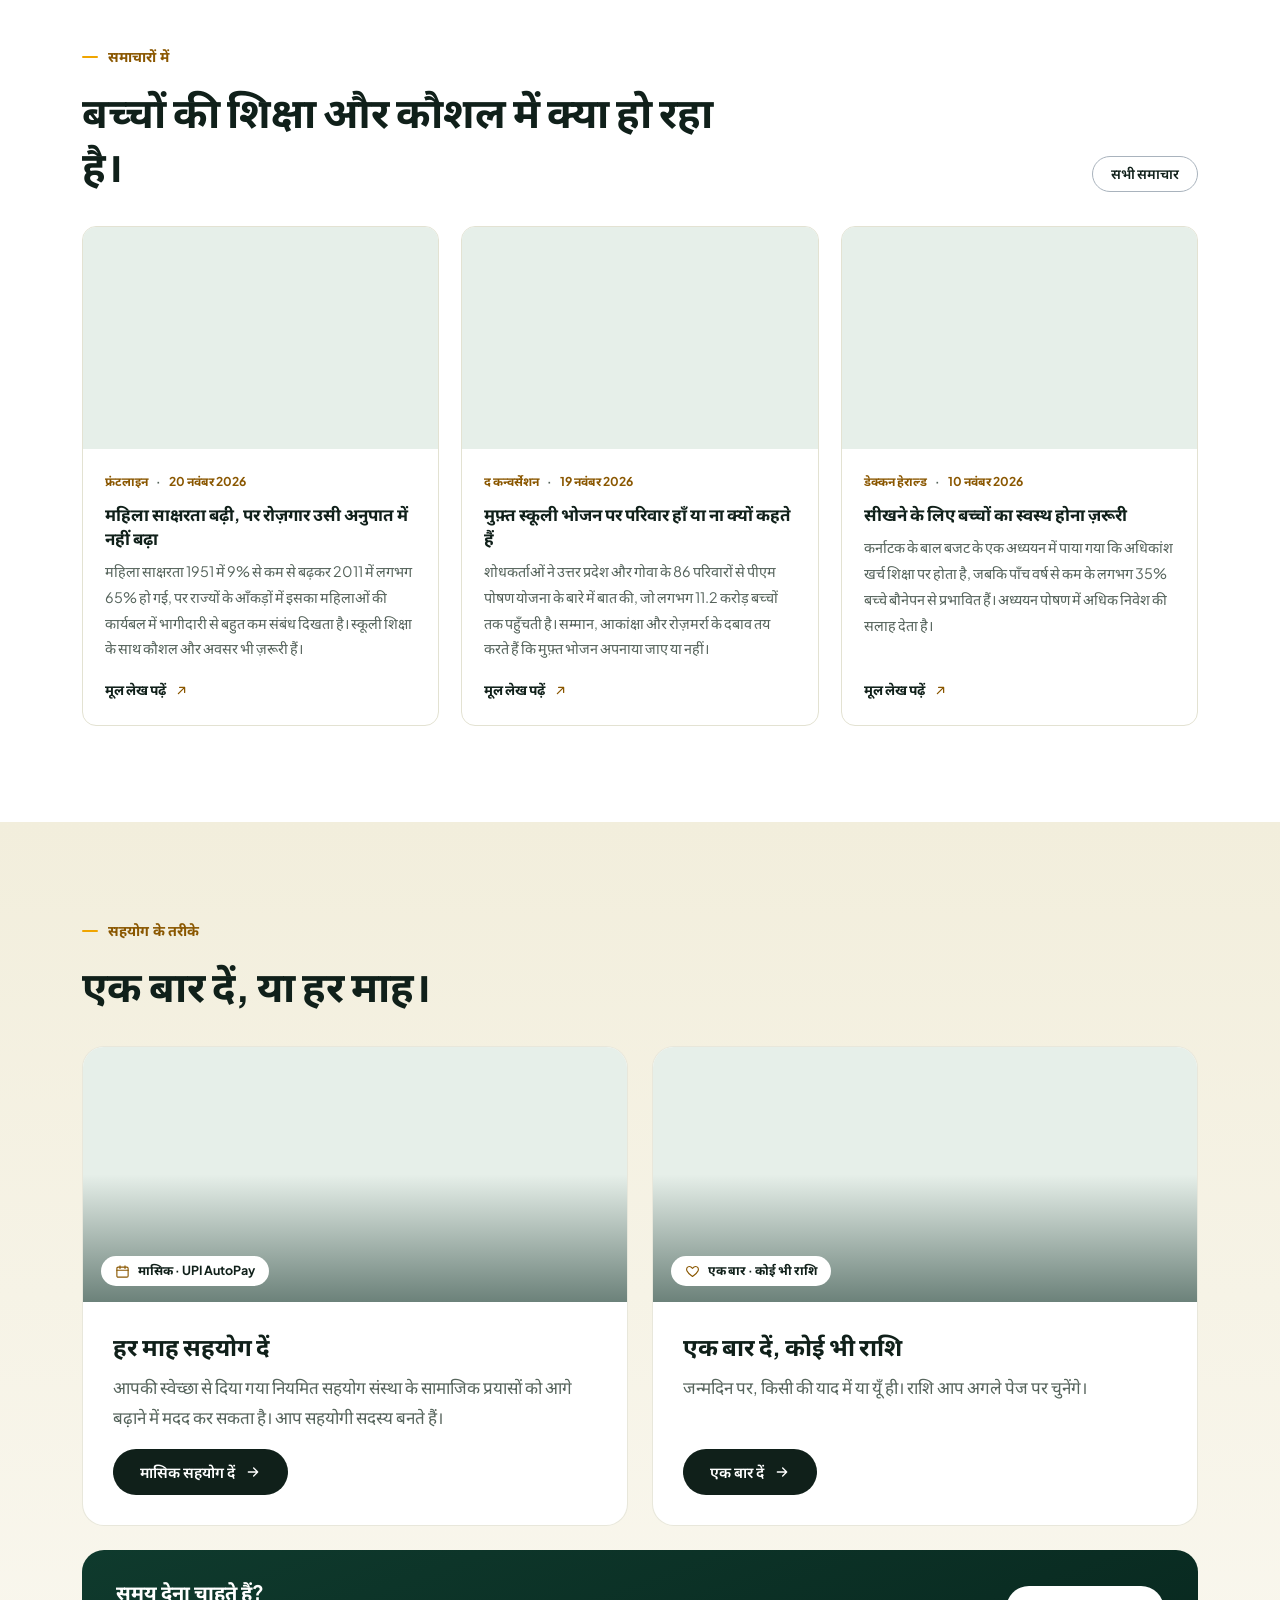
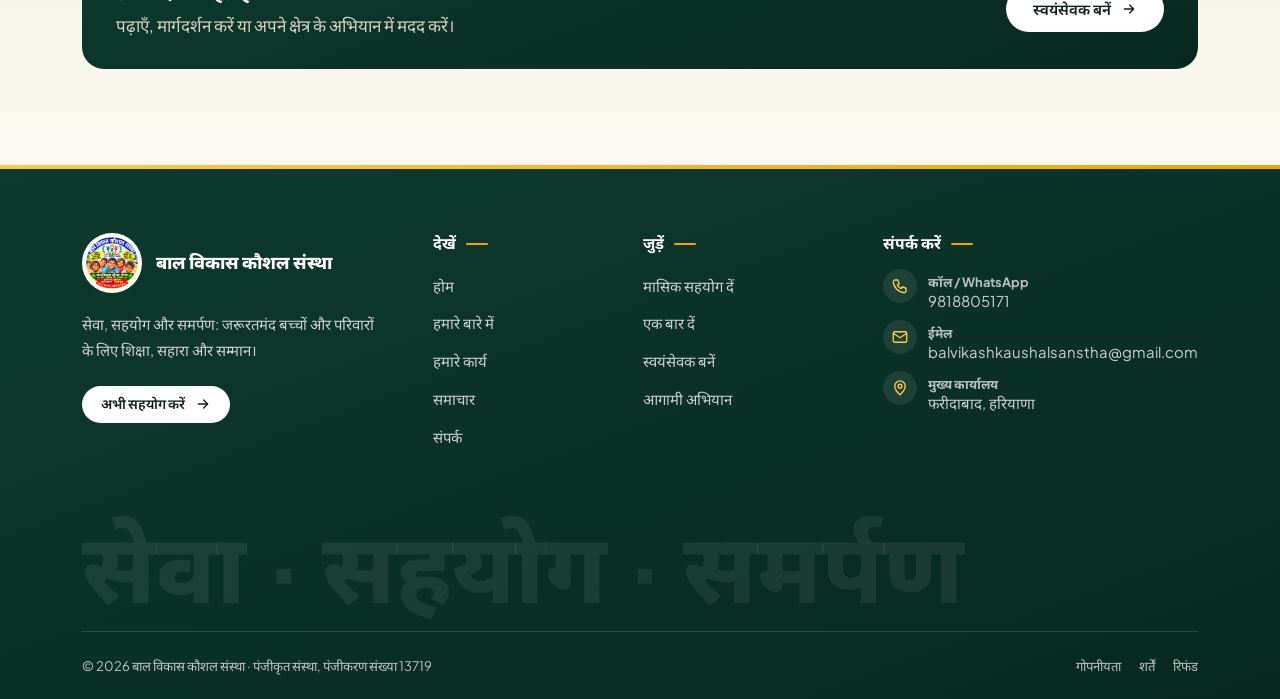
==== commit 663b1b39: "Add Liquid Glass 3D logo intro on homepage, unclipped circular logo framing, and mobile-smooth frost" ====
--- a/index.html
+++ b/index.html
@@ -11,12 +11,32 @@
 <link rel="icon" href="favicon.ico" sizes="48x48"><link rel="icon" href="assets/img/logo.jpg" type="image/jpeg"><link rel="apple-touch-icon" href="assets/img/apple-touch-icon.png"><link rel="manifest" href="manifest.webmanifest">
 <link rel="preload" href="assets/fonts/noto-sans-devanagari-devanagari-wght-normal.woff2" as="font" type="font/woff2" crossorigin>
 <link rel="preload" href="assets/fonts/plus-jakarta-sans-latin-wght-normal.woff2" as="font" type="font/woff2" crossorigin>
-<script>(function(){var d=document.documentElement;d.classList.add('hyd');setTimeout(function(){d.classList.remove('hyd')},2500);try{window.__bvc=fetch('api/content.php',{cache:'no-cache'}).then(function(r){return r.ok?r.json():null}).catch(function(){return null})}catch(e){}})()</script>
-<link rel="stylesheet" href="assets/css/style.css?v=202611261338">
+<script>(function(){var d=document.documentElement;d.classList.add('hyd');setTimeout(function(){d.classList.remove('hyd')},2500);try{var nav=performance.getEntriesByType&&performance.getEntriesByType('navigation')[0];if(document.referrer&&document.referrer.indexOf(location.origin)===0&&(!nav||nav.type!=='reload'))d.classList.add('no-intro')}catch(e){}try{window.__bvc=fetch('api/content.php',{cache:'no-cache'}).then(function(r){return r.ok?r.json():null}).catch(function(){return null})}catch(e){}})()</script>
+<link rel="stylesheet" href="assets/css/style.css?v=202611261350">
 <noscript><style>html.hyd body{opacity:1!important}</style></noscript>
 <script type="application/ld+json">{"@context":"https://schema.org","@type":"NGO","slogan":"Seva, Sahyog, Samarpan","name":"Bal Vikash Kaushal Sanstha","alternateName":"बाल विकास कौशल संस्था","url":"https://balvikashkaushalsanstha.org","logo":"https://balvikashkaushalsanstha.org/assets/img/logo.jpg","telephone":"+919818805171","founder":{"@type":"Person","name":"Subodh Kumar"},"address":{"@type":"PostalAddress","addressLocality":"Faridabad","addressRegion":"Haryana","addressCountry":"IN"}}</script>
 </head>
 <body>
+<div class="bvks-intro" id="bvksIntro" aria-hidden="true">
+ <div class="bvks-orb bvks-orb-1"></div>
+ <div class="bvks-orb bvks-orb-2"></div>
+ <div class="bvks-glass-card">
+  <div class="bvks-stage">
+   <div class="bvks-halo"></div>
+   <div class="bvks-coin">
+    <div class="bvks-rim r3"></div><div class="bvks-rim r2"></div><div class="bvks-rim r1"></div>
+    <div class="bvks-face bvks-face-back"><b>BVKS</b><span>सेवा • सहयोग • समर्पण</span></div>
+    <div class="bvks-face bvks-face-front"><img src="assets/img/logo.jpg" alt="Bal Vikash Kaushal Sanstha Logo" width="240" height="240"></div>
+   </div>
+  </div>
+  <div class="bvks-shadow"></div>
+  <div class="bvks-intro-txt">
+   <h2><span class="en">Bal Vikash Kaushal Sanstha</span><span class="hi" lang="hi">बाल विकास कौशल संस्था</span></h2>
+   <p><span class="en">Seva • Sahyog • Samarpan</span><span class="hi" lang="hi">सेवा • सहयोग • समर्पण</span></p>
+  </div>
+  <button type="button" class="bvks-skip" aria-label="Enter website"><span class="en">Enter website →</span><span class="hi" lang="hi">वेबसाइट देखें →</span></button>
+ </div>
+</div>
 <a class="skip" href="#main">Skip to content</a>
 <header class="hdr"><div class="wrap hdr-in">
  <a class="brand" href="index.html" aria-label="Home"><img class="brand-mark" src="assets/img/logo.jpg" alt="" width="50" height="50"><span class="brand-txt"><span class="brand-name"><span class="en" data-k="dc1875f0">Bal Vikash Kaushal Sanstha</span><span class="hi" lang="hi" data-k="dc1875f0">बाल विकास कौशल संस्था</span></span></span></a>
@@ -134,7 +154,7 @@
 <div class="m-donate"><a class="btn btn-gold" href="donate.html"><span class="en" data-k="b64645f1">Donate now</span><span class="hi" lang="hi" data-k="b64645f1">अभी सहयोग करें</span></a><a class="btn btn-line-w" href="https://wa.me/919818805171" data-link="wa" target="_blank" rel="noopener">WhatsApp</a></div>
 <div class="toast" id="toast" role="status" aria-live="polite"></div>
 <script src="assets/js/config.js?v=202611260938"></script>
-<script src="assets/js/site.js?v=202611251810"></script>
+<script src="assets/js/site.js?v=202611261345"></script>
 <script src="assets/js/content.js?v=202611230935"></script>
 
 </body></html>
--- a/assets/css/style.css
+++ b/assets/css/style.css
@@ -69,10 +69,11 @@
 .skip{position:absolute;left:-999px;top:8px;background:#fff;padding:10px 16px;border-radius:8px;z-index:200}.skip:focus{left:12px}
 
 /* header */
-.hdr{position:sticky;top:0;z-index:60;background:rgba(255,255,255,.96);backdrop-filter:blur(10px);border-bottom:1px solid var(--line)}
+.hdr{position:sticky;top:0;z-index:60;background:rgba(255,255,255,.84);-webkit-backdrop-filter:saturate(165%) blur(12px);backdrop-filter:saturate(165%) blur(12px);transform:translateZ(0);border-bottom:1px solid rgba(255,255,255,.55);box-shadow:0 8px 26px -18px rgba(15,58,45,.28),inset 0 -1px 0 rgba(0,0,0,.06)}
 .hdr-in{display:flex;align-items:center;justify-content:space-between;gap:20px;padding-top:11px;padding-bottom:11px}
 .brand{display:flex;align-items:center;gap:12px;min-width:0}
-.brand-mark{width:50px;height:50px;flex:none;border-radius:50%;object-fit:cover}
+.brand-mark{width:50px;height:50px;flex:none;padding:3px;background:#fff;border-radius:50%;object-fit:contain;transition:transform .5s cubic-bezier(.22,1,.36,1),box-shadow .5s cubic-bezier(.22,1,.36,1);box-shadow:0 3px 10px -4px rgba(15,58,45,.28)}
+.brand:hover .brand-mark{transform:perspective(420px) rotateY(18deg) rotateX(6deg) scale(1.08);box-shadow:0 10px 22px -8px rgba(15,58,45,.42)}
 .brand-txt{display:flex;flex-direction:column;gap:4px;min-width:0}
 .brand-name{font:800 1.12rem/1.15 var(--display);color:var(--ink);letter-spacing:-.025em;display:block}
 .brand-sub{display:flex;align-items:center;font:600 .54rem/1 var(--display);letter-spacing:.2em;text-transform:uppercase;color:#6B7580}
@@ -86,7 +87,7 @@
 .menu a.nl:hover,.menu a.nl.active{color:var(--ink)}
 .menu-cta{margin-left:8px}
 .hdr-r{display:flex;align-items:center;gap:12px}
-.lang{display:inline-flex;background:var(--sand);border-radius:999px;padding:3px}
+.lang{display:inline-flex;background:rgba(242,238,220,.72);-webkit-backdrop-filter:blur(10px);backdrop-filter:blur(10px);border:1px solid rgba(255,255,255,.7);box-shadow:inset 0 1px 0 rgba(255,255,255,.75),0 2px 8px -4px rgba(15,58,45,.15);border-radius:999px;padding:3px}
 .lang button{border:0;background:transparent;color:var(--ink);font:700 .74rem var(--body);padding:6px 12px;border-radius:999px;cursor:pointer}
 html[data-lang="en"] .lang [data-set="en"],html[data-lang="hi"] .lang [data-set="hi"]{background:var(--ink);color:#fff}
 .burger{display:none;width:42px;height:42px;border-radius:50%;border:0;background:var(--sand);cursor:pointer;align-items:center;justify-content:center;position:relative}
@@ -383,7 +384,7 @@
 .ftr:before{content:"";display:block;height:4px;background:var(--g-or)}
 .ftr .wrap{padding-top:64px;position:relative;z-index:1}
 .ftr-grid{display:grid;grid-template-columns:1.5fr .8fr .95fr 1.15fr;gap:48px;padding-bottom:48px}
-.f-brand{display:flex;gap:14px;align-items:center;margin-bottom:18px}.f-brand img{width:60px;height:60px;flex:none;border-radius:50%;object-fit:cover}.f-brand b{font:800 1.12rem/1.25 var(--display);color:#fff}
+.f-brand{display:flex;gap:14px;align-items:center;margin-bottom:18px}.f-brand img{width:60px;height:60px;flex:none;padding:4px;background:#fff;border-radius:50%;object-fit:contain}.f-brand b{font:800 1.12rem/1.25 var(--display);color:#fff}
 .ftr p{max-width:38ch;margin:0 0 18px}
 .ftr .btn-sm{margin-top:4px}
 .ftr h4{color:#fff;font:700 .78rem var(--display);letter-spacing:.12em;text-transform:uppercase;margin-bottom:18px;display:flex;align-items:center;gap:10px}
@@ -453,7 +454,7 @@
  .values,.team,.ngrid{grid-template-columns:1fr}.val+.val{border-left:0;padding-left:0;border-top:1px solid var(--line)}
  .form-card{padding:24px 18px}.row2{grid-template-columns:1fr}.receipt{padding:24px 18px}
  .ftr-cols{grid-template-columns:1fr 1fr}
- .m-donate{display:flex;position:fixed;left:0;right:0;bottom:0;z-index:40;background:var(--navy2);padding:10px 16px;gap:10px}.m-donate .btn{flex:1}body{padding-bottom:70px}
+ .m-donate{display:flex;position:fixed;left:0;right:0;bottom:0;z-index:40;background:rgba(8,40,31,.86);-webkit-backdrop-filter:saturate(160%) blur(12px);backdrop-filter:saturate(160%) blur(12px);transform:translateZ(0);border-top:1px solid rgba(255,255,255,.16);box-shadow:0 -8px 24px -10px rgba(0,0,0,.35),inset 0 1px 0 rgba(255,255,255,.18);padding:10px 16px;gap:10px}.m-donate .btn{flex:1}body{padding-bottom:70px}
  .to-top{bottom:84px}
 }
 @media print{.hdr,.ftr,.m-donate,.no-print,.toast,.progress-bar,.to-top{display:none!important}body{background:#fff;padding:0}.receipt{border:0;padding:0}.sec{padding:0}}
@@ -688,3 +689,43 @@
 #verified{scroll-margin-top:88px}
 @media(max-width:860px){.verify-grid{grid-template-columns:1fr}}
 @media(max-width:560px){.cert-cards{grid-template-columns:1fr}.verify-list li{flex-direction:column;gap:2px}.verify-list b{text-align:left}}
+
+/* ---- Homepage 3D Logo Intro Splash ---- */
+html.no-intro .bvks-intro{display:none!important}
+.bvks-intro{position:fixed;inset:0;width:100%;height:100vh;height:100dvh;z-index:2147483500;display:flex;align-items:center;justify-content:center;padding:20px;background:radial-gradient(circle at 50% 35%,#144a39 0%,#0b2f24 52%,#051913 100%);color:#fff;text-align:center;cursor:pointer;overflow:hidden;overscroll-behavior:contain;touch-action:manipulation;-webkit-tap-highlight-color:transparent;will-change:opacity,transform;transition:opacity .5s cubic-bezier(.22,1,.36,1),transform .5s cubic-bezier(.22,1,.36,1)}
+.bvks-intro.out{opacity:0;transform:scale(1.03);pointer-events:none}
+.bvks-intro.gone{display:none}
+.bvks-orb{position:absolute;border-radius:50%;pointer-events:none}
+.bvks-orb-1{width:min(420px,85vw);height:min(420px,85vw);top:8%;left:-10%;background:radial-gradient(circle,rgba(240,165,0,.34) 0%,rgba(240,165,0,.08) 46%,transparent 70%)}
+.bvks-orb-2{width:min(440px,90vw);height:min(440px,90vw);bottom:4%;right:-12%;background:radial-gradient(circle,rgba(62,196,144,.28) 0%,rgba(31,90,71,.1) 48%,transparent 72%)}
+.bvks-glass-card{position:relative;z-index:1;width:min(410px,100%);display:flex;flex-direction:column;align-items:center;gap:18px;padding:32px 24px 26px;border-radius:32px;background:linear-gradient(155deg,rgba(255,255,255,.17) 0%,rgba(255,255,255,.06) 55%,rgba(255,255,255,.1) 100%);-webkit-backdrop-filter:blur(20px) saturate(165%);backdrop-filter:blur(20px) saturate(165%);border:1px solid rgba(255,255,255,.28);box-shadow:0 28px 64px -18px rgba(0,0,0,.58),inset 0 1.5px 1px rgba(255,255,255,.52),inset 0 -1px 1px rgba(255,201,77,.2)}
+@supports not ((backdrop-filter:blur(1px)) or (-webkit-backdrop-filter:blur(1px))){.bvks-glass-card{background:linear-gradient(155deg,rgba(20,70,54,.94) 0%,rgba(10,42,32,.96) 100%)}}
+.bvks-stage{position:relative;width:min(216px,52vw);height:min(216px,52vw);-webkit-perspective:1100px;perspective:1100px;display:grid;place-items:center}
+.bvks-halo{position:absolute;inset:-28px;border-radius:50%;background:radial-gradient(circle,rgba(255,201,77,.42) 0%,rgba(240,165,0,.14) 48%,transparent 72%);animation:bvksHalo 2.4s ease-out forwards;pointer-events:none}
+.bvks-coin{position:relative;width:100%;height:100%;-webkit-transform-style:preserve-3d;transform-style:preserve-3d;will-change:transform,opacity;animation:bvksCoin3D 2s cubic-bezier(.18,.88,.24,1) forwards}
+.bvks-face,.bvks-rim{position:absolute;inset:0;border-radius:50%;backface-visibility:hidden;-webkit-backface-visibility:hidden}
+.bvks-rim{background:linear-gradient(135deg,#ffd86b 0%,#b87400 45%,#ffe596 70%,#8a5700 100%);box-shadow:0 0 0 1px rgba(255,230,150,.35)}
+.bvks-rim.r1{transform:translateZ(6px)}.bvks-rim.r2{transform:translateZ(0)}.bvks-rim.r3{transform:translateZ(-6px)}
+.bvks-face-front{transform:translateZ(9px);overflow:hidden;padding:6%;border:4px solid #ffc94d;box-shadow:0 18px 42px -12px rgba(0,0,0,.62),inset 0 0 0 2px rgba(255,255,255,.35);background:#fff;-webkit-mask-image:-webkit-radial-gradient(#fff,#000)}
+.bvks-face-front img{width:100%;height:100%;object-fit:contain;display:block}
+.bvks-face-front::after{content:"";position:absolute;inset:-30%;background:linear-gradient(115deg,transparent 38%,rgba(255,255,255,.52) 50%,transparent 62%);transform:translateX(-110%);animation:bvksShine 1.3s .7s ease-out forwards;pointer-events:none}
+.bvks-face-back{transform:rotateY(180deg) translateZ(9px);display:flex;flex-direction:column;align-items:center;justify-content:center;gap:6px;padding:18px;border:4px solid #ffc94d;background:radial-gradient(circle at 35% 30%,#1b5b47,#08281f);color:#fff}
+.bvks-face-back b{font:800 clamp(1.3rem,4vw,1.8rem)/1 var(--display);letter-spacing:.08em;color:#ffc94d}
+.bvks-face-back span{font:600 .82rem/1.3 var(--body);color:#eef6f2}
+.bvks-shadow{width:min(165px,40vw);height:16px;margin-top:-8px;border-radius:50%;background:radial-gradient(circle,rgba(0,0,0,.52) 0%,transparent 72%);animation:bvksShadow 2s cubic-bezier(.18,.88,.24,1) forwards;pointer-events:none}
+.bvks-intro-txt{opacity:0;transform:translateY(14px);animation:bvksTxt .65s .45s cubic-bezier(.22,1,.36,1) forwards}
+.bvks-intro-txt h2{margin:0 0 4px;font:800 clamp(1.35rem,3.6vw,2rem)/1.25 var(--display);color:#fff;letter-spacing:-.01em;text-shadow:0 2px 18px rgba(0,0,0,.35)}
+.bvks-intro-txt p{margin:0;font:600 .95rem/1.4 var(--body);color:#ffd56b;letter-spacing:.08em}
+.bvks-skip{position:relative;z-index:2;margin-top:2px;padding:10px 22px;border-radius:999px;border:1px solid rgba(255,255,255,.35);background:linear-gradient(180deg,rgba(255,255,255,.22) 0%,rgba(255,255,255,.08) 100%);box-shadow:inset 0 1px 0 rgba(255,255,255,.5),0 8px 20px -10px rgba(0,0,0,.45);color:#fff;font:600 .86rem/1 var(--body);cursor:pointer;touch-action:manipulation;-webkit-tap-highlight-color:transparent;opacity:0;animation:bvksTxt .5s .7s ease forwards;transition:background .2s,border-color .2s,transform .2s}
+.bvks-skip:hover{background:linear-gradient(180deg,rgba(255,255,255,.3) 0%,rgba(255,255,255,.14) 100%);border-color:rgba(255,201,77,.75);transform:translateY(-1px)}
+@keyframes bvksCoin3D{
+  0%{opacity:0;transform:translateY(34px) scale(.52) rotateY(-300deg) rotateX(18deg)}
+  45%{opacity:1;transform:translateY(-8px) scale(1.06) rotateY(-45deg) rotateX(-6deg)}
+  75%{transform:translateY(0) scale(1.02) rotateY(14deg) rotateX(3deg)}
+  100%{opacity:1;transform:translateY(0) scale(1) rotateY(0deg) rotateX(0deg)}
+}
+@keyframes bvksShine{0%{transform:translateX(-110%)}100%{transform:translateX(120%)}}
+@keyframes bvksHalo{0%{opacity:0;transform:scale(.6)}45%{opacity:1;transform:scale(1.08)}100%{opacity:.78;transform:scale(1)}}
+@keyframes bvksShadow{0%{opacity:0;transform:scaleX(.4)}45%{opacity:.85;transform:scaleX(1.05)}100%{opacity:.65;transform:scaleX(.95)}}
+@keyframes bvksTxt{0%{opacity:0;transform:translateY(14px)}100%{opacity:1;transform:translateY(0)}}
+@media(prefers-reduced-motion:reduce){.bvks-coin,.bvks-halo,.bvks-shadow,.bvks-intro-txt,.bvks-skip,.bvks-face-front::after{animation:none!important;opacity:1;transform:none}}
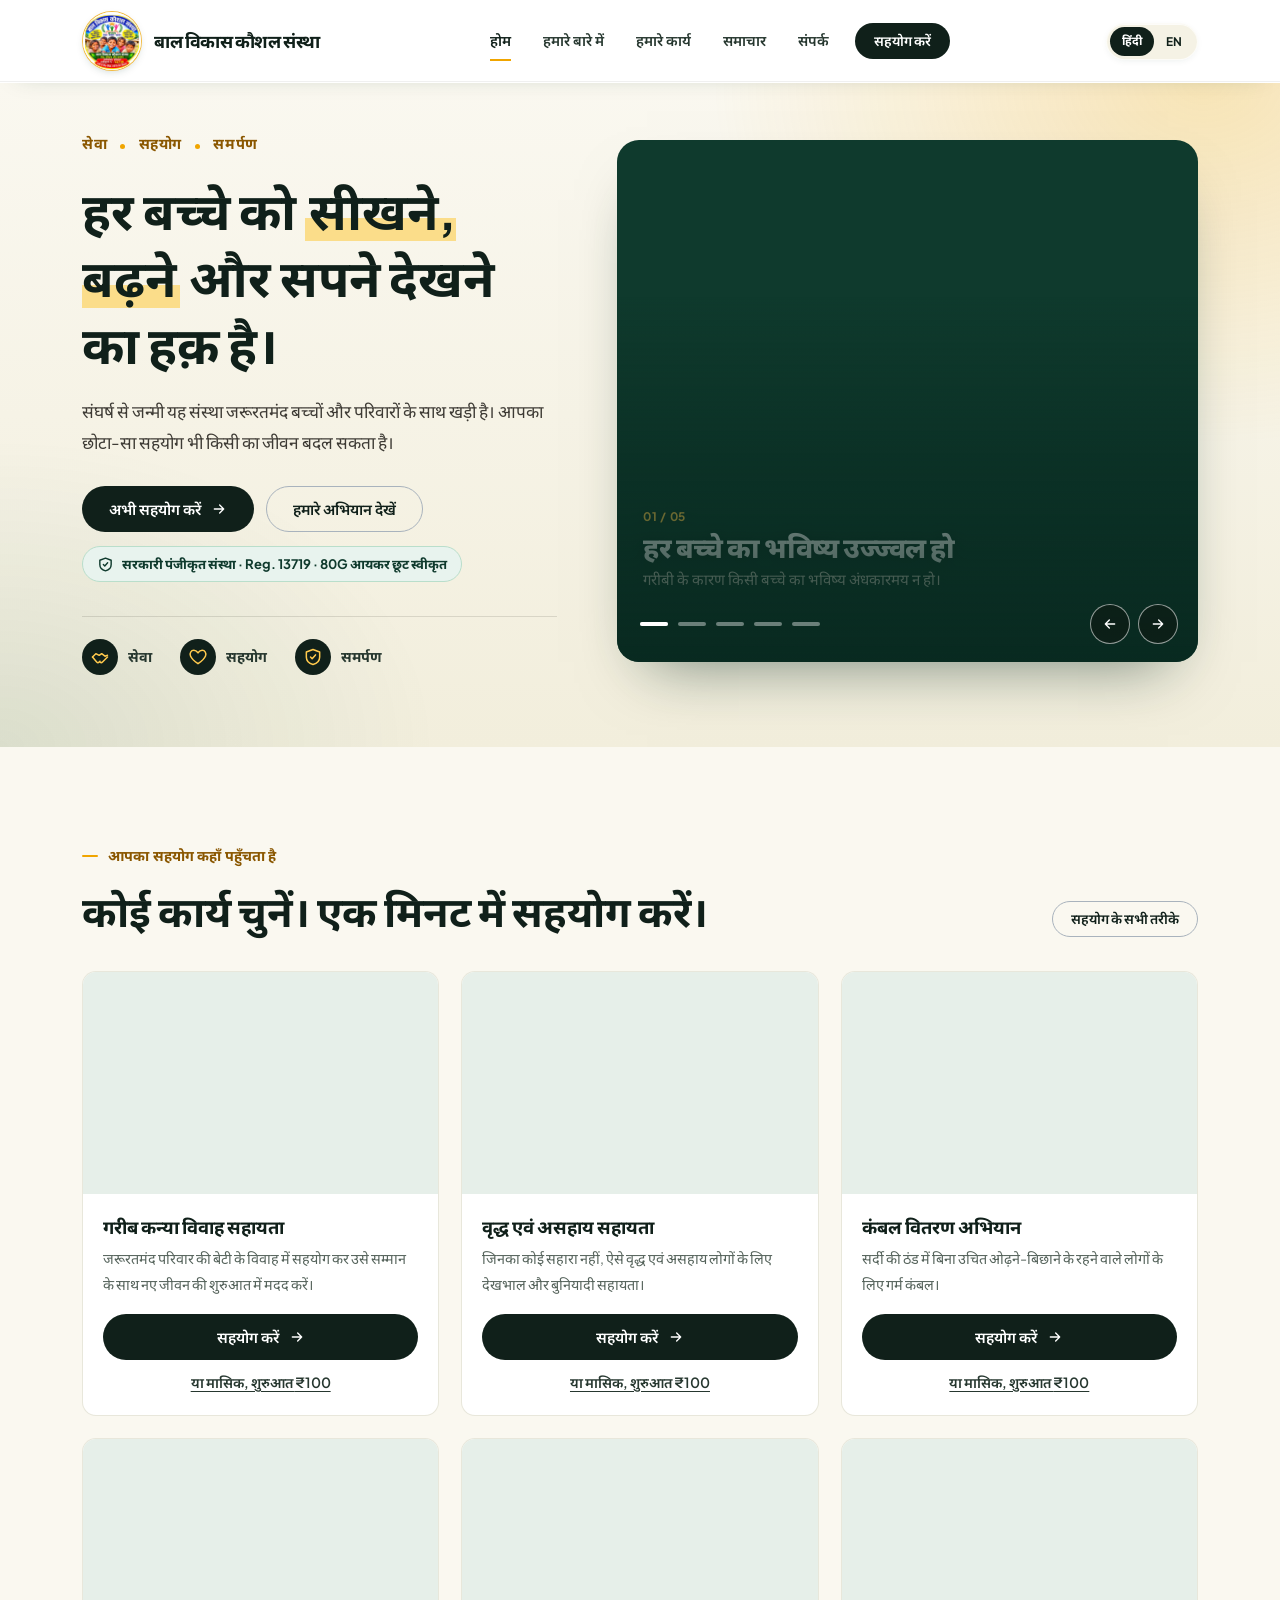
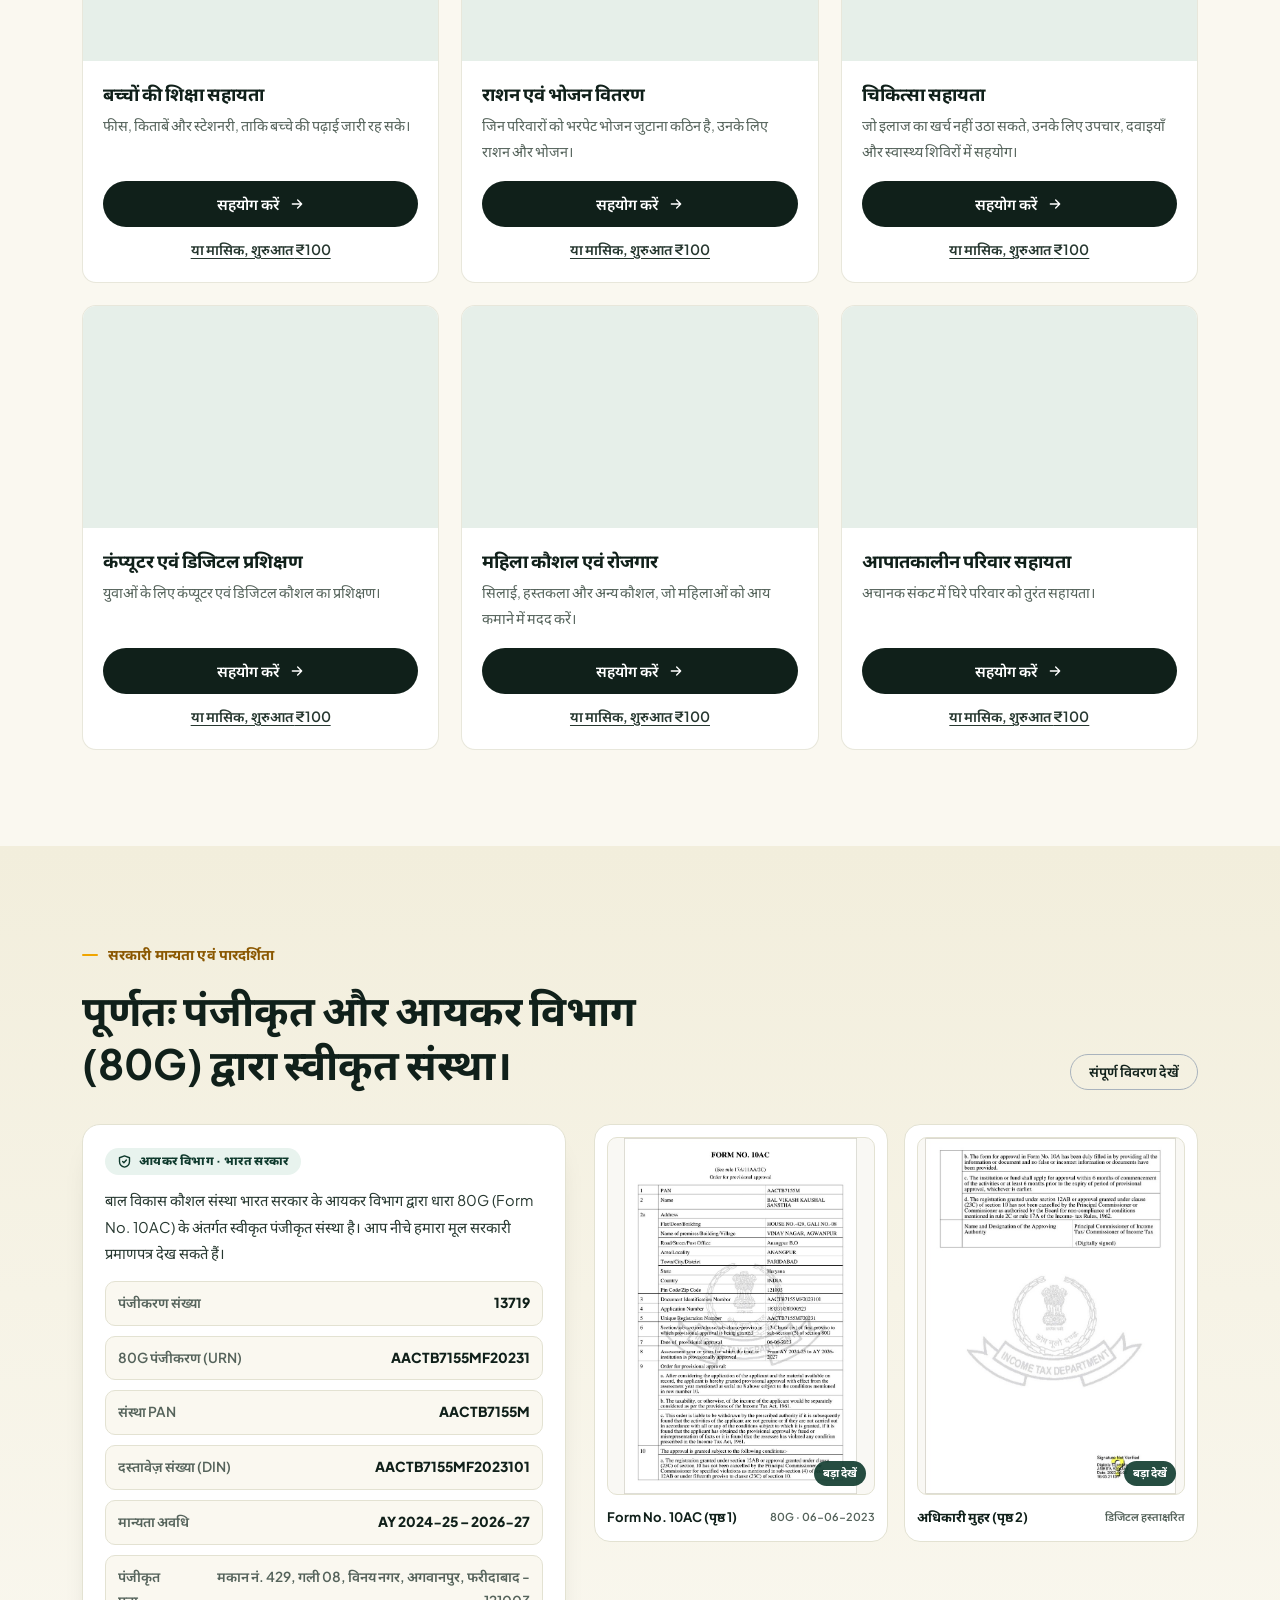
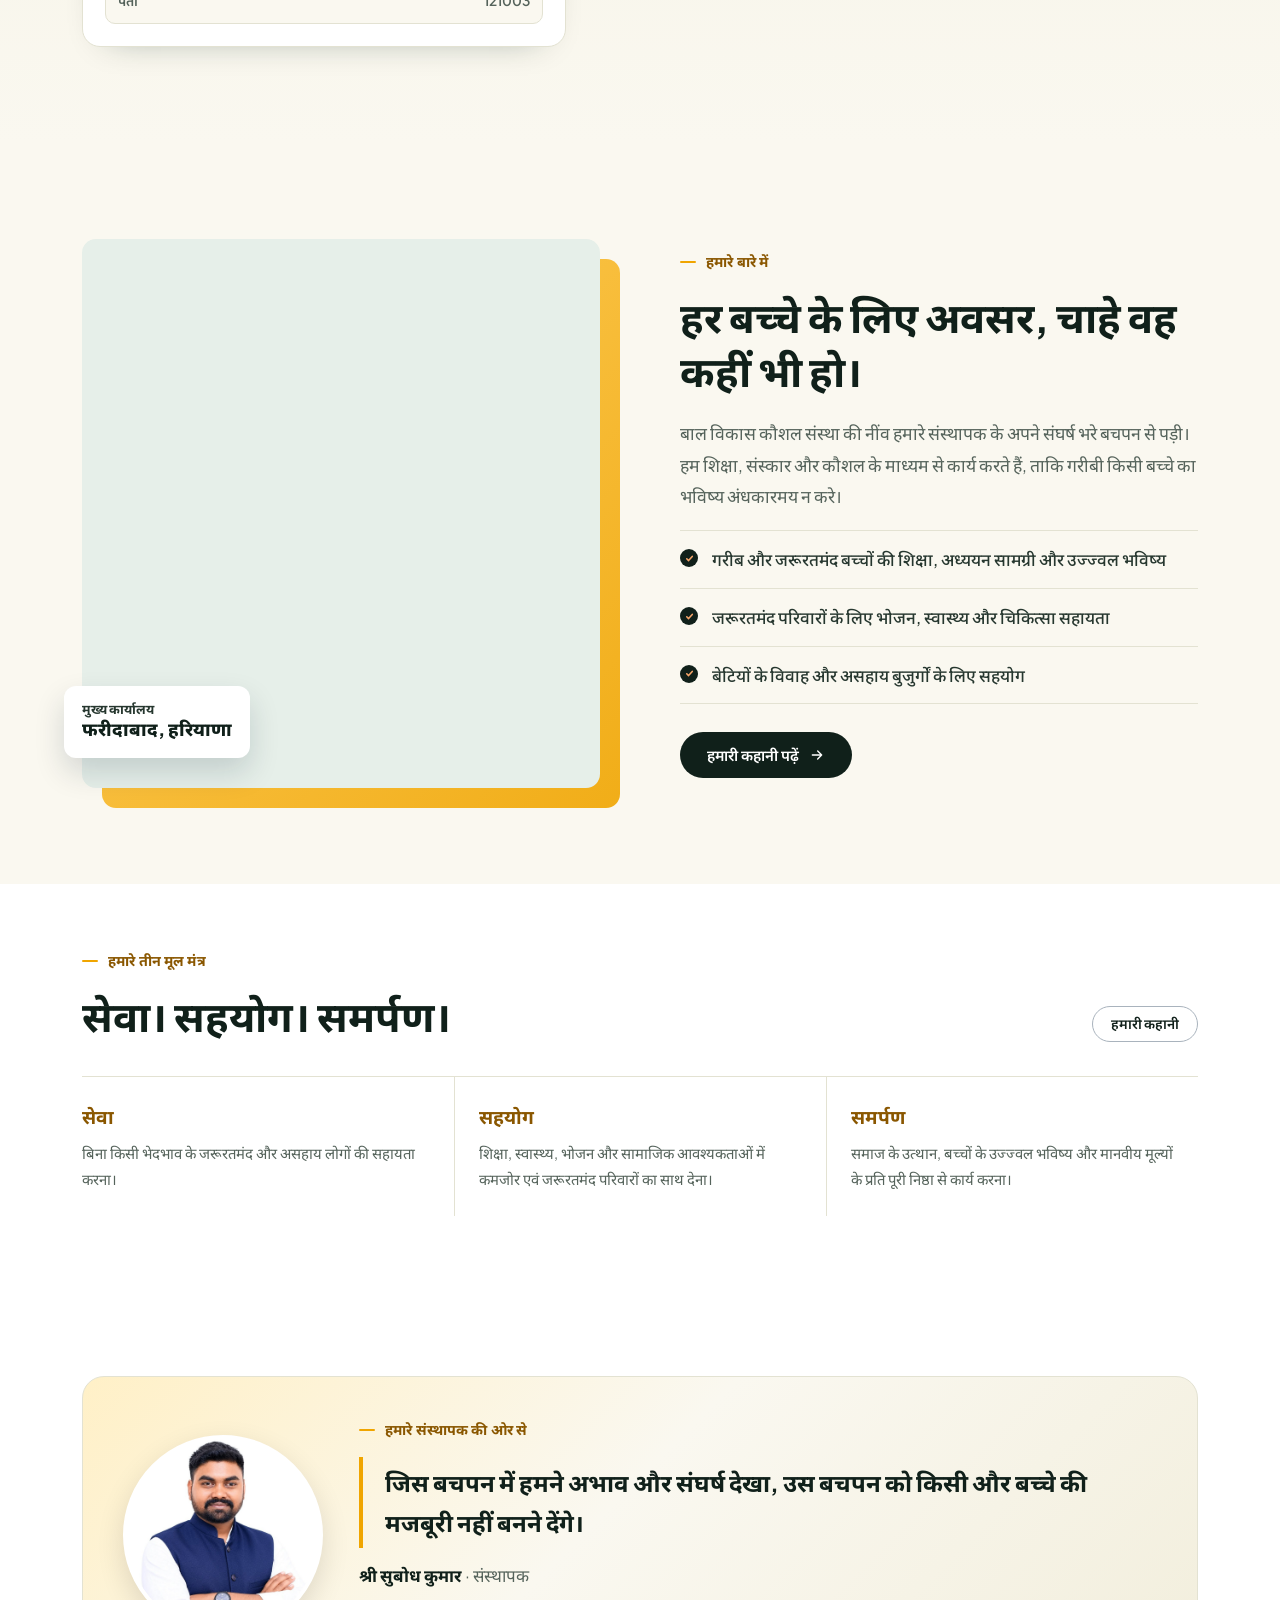
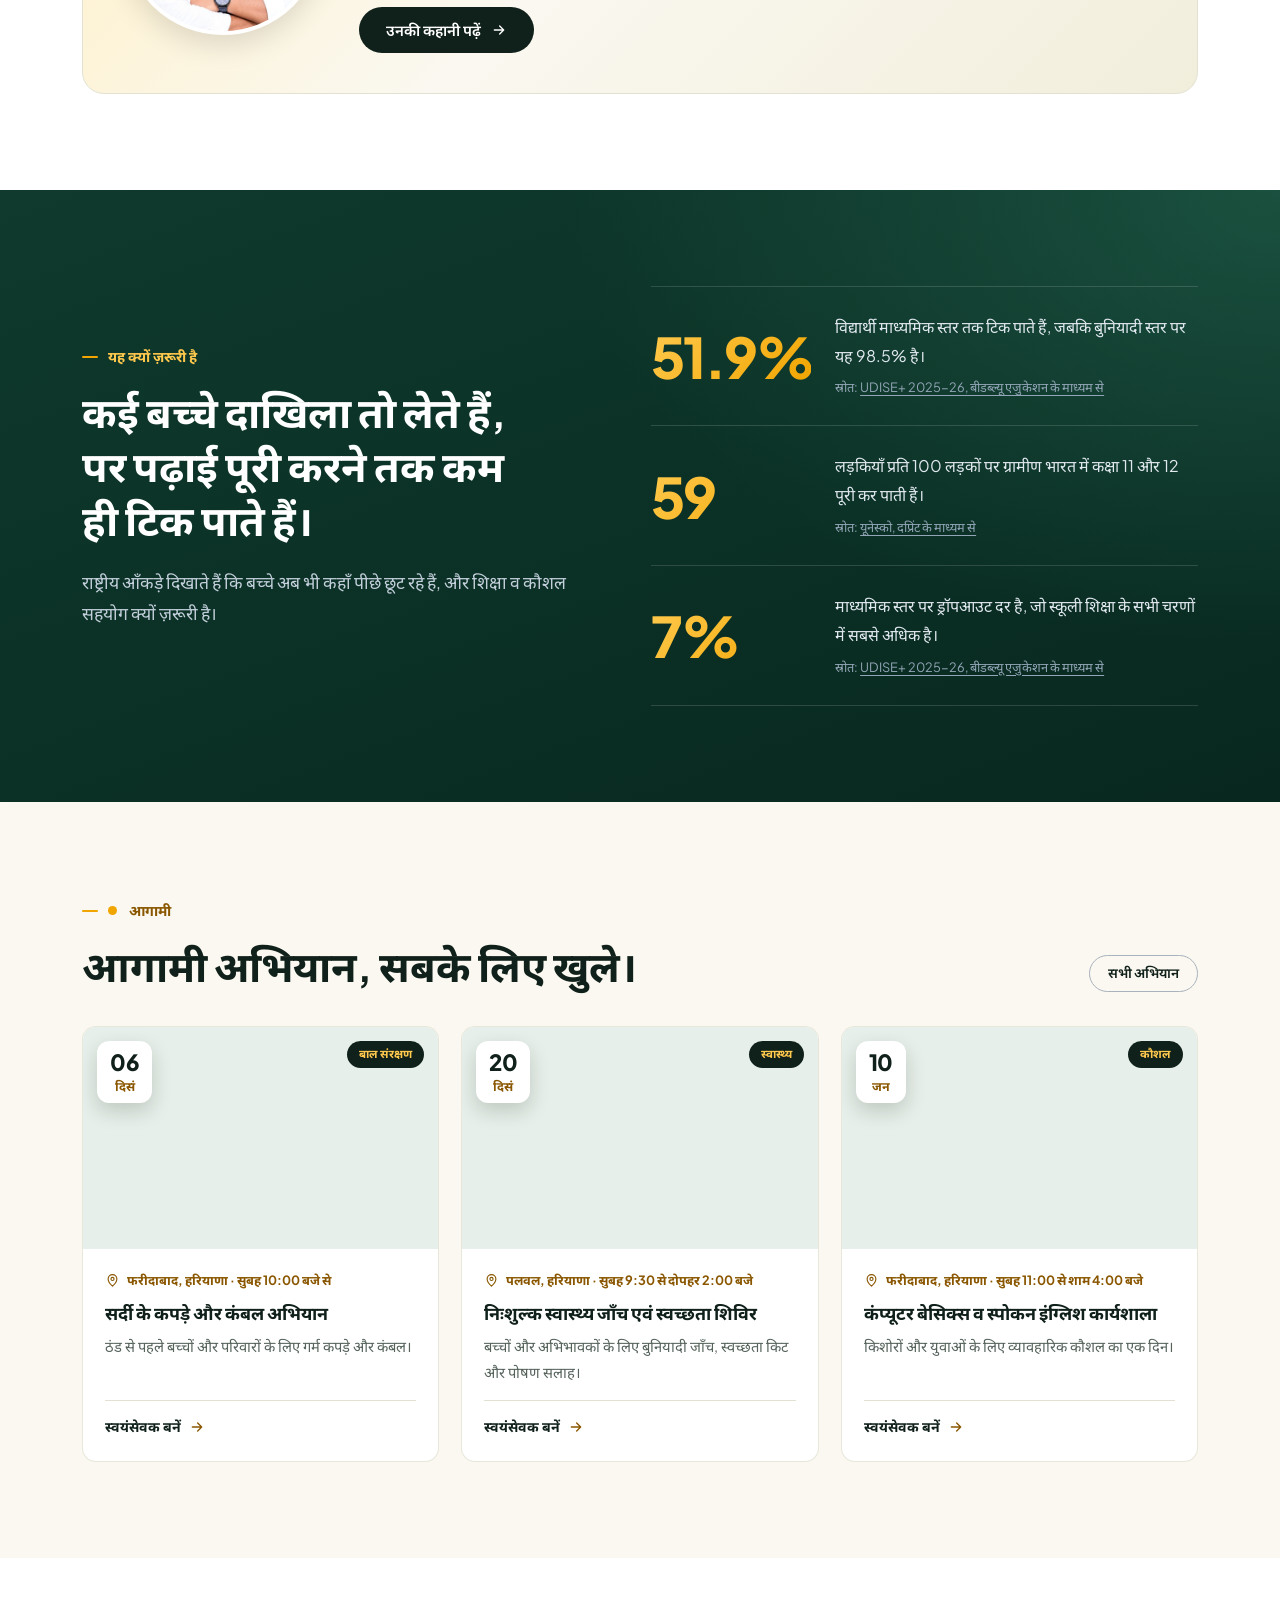
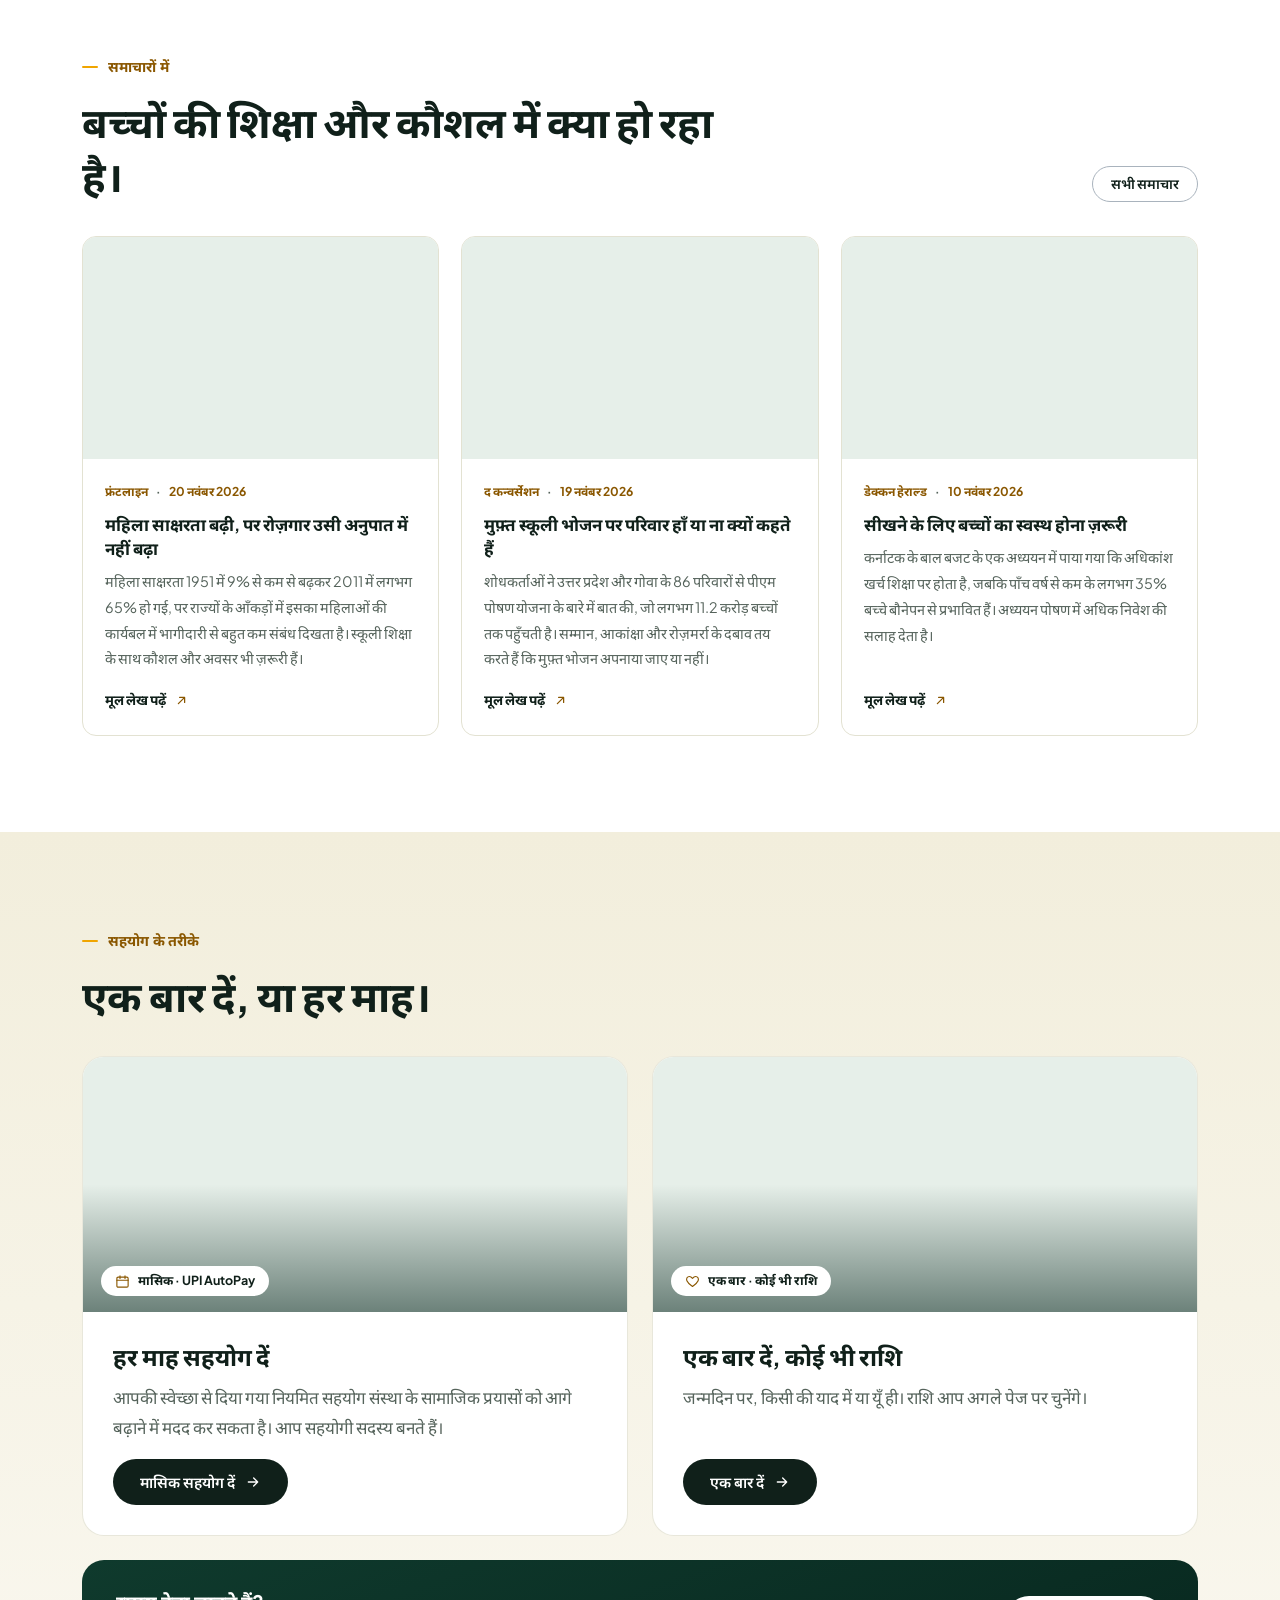
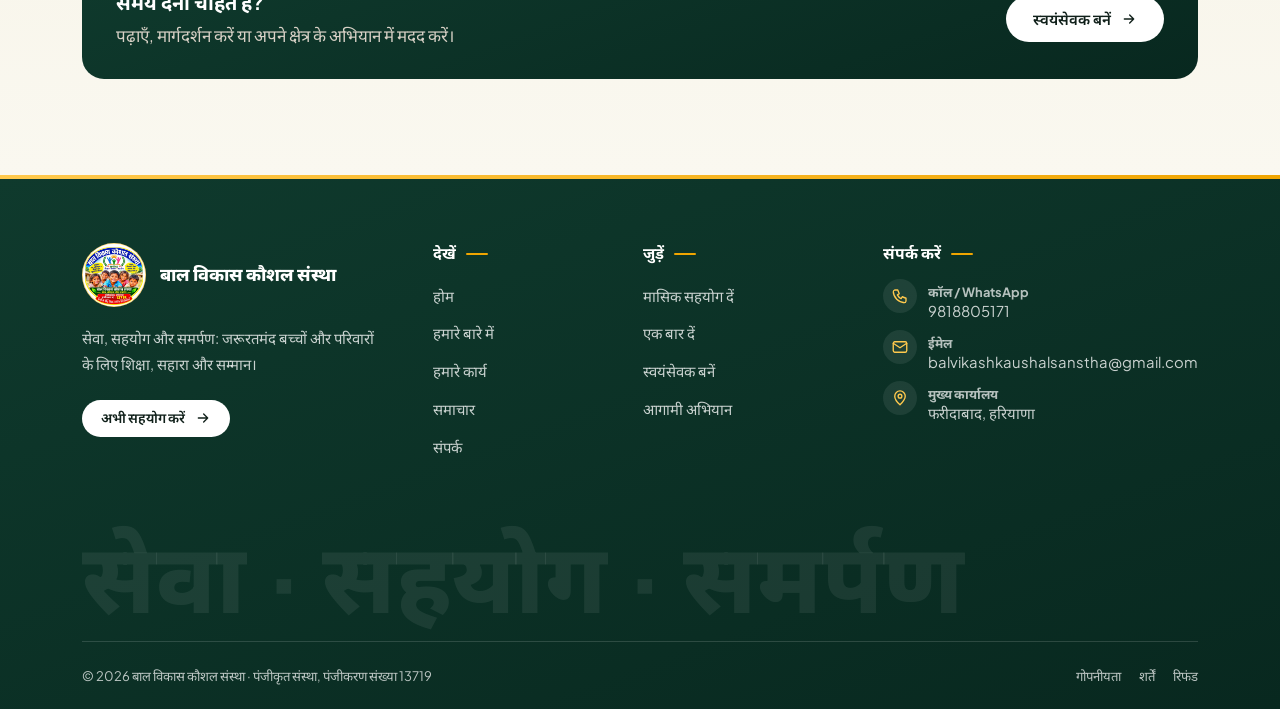
==== commit 04a99dcb: "Center and sharpen circular logo, add logo to About hero, optimize 60fps 3D intro" ====
--- a/index.html
+++ b/index.html
@@ -9,10 +9,11 @@
 <meta property="og:type" content="website"><meta property="og:image" content="https://balvikashkaushalsanstha.org/assets/img/logo.jpg"><meta name="theme-color" content="#0F3A2D">
 <script>try{var th=new URLSearchParams(location.search).get('theme')||localStorage.getItem('bvks_theme');if(th)document.documentElement.setAttribute('data-theme',th)}catch(e){}</script>
 <link rel="icon" href="favicon.ico" sizes="48x48"><link rel="icon" href="assets/img/logo.jpg" type="image/jpeg"><link rel="apple-touch-icon" href="assets/img/apple-touch-icon.png"><link rel="manifest" href="manifest.webmanifest">
+<link rel="preload" href="assets/img/logo.jpg" as="image">
 <link rel="preload" href="assets/fonts/noto-sans-devanagari-devanagari-wght-normal.woff2" as="font" type="font/woff2" crossorigin>
 <link rel="preload" href="assets/fonts/plus-jakarta-sans-latin-wght-normal.woff2" as="font" type="font/woff2" crossorigin>
 <script>(function(){var d=document.documentElement;d.classList.add('hyd');setTimeout(function(){d.classList.remove('hyd')},2500);try{var nav=performance.getEntriesByType&&performance.getEntriesByType('navigation')[0];if(document.referrer&&document.referrer.indexOf(location.origin)===0&&(!nav||nav.type!=='reload'))d.classList.add('no-intro')}catch(e){}try{window.__bvc=fetch('api/content.php',{cache:'no-cache'}).then(function(r){return r.ok?r.json():null}).catch(function(){return null})}catch(e){}})()</script>
-<link rel="stylesheet" href="assets/css/style.css?v=202611261350">
+<link rel="stylesheet" href="assets/css/style.css?v=202611261400">
 <noscript><style>html.hyd body{opacity:1!important}</style></noscript>
 <script type="application/ld+json">{"@context":"https://schema.org","@type":"NGO","slogan":"Seva, Sahyog, Samarpan","name":"Bal Vikash Kaushal Sanstha","alternateName":"बाल विकास कौशल संस्था","url":"https://balvikashkaushalsanstha.org","logo":"https://balvikashkaushalsanstha.org/assets/img/logo.jpg","telephone":"+919818805171","founder":{"@type":"Person","name":"Subodh Kumar"},"address":{"@type":"PostalAddress","addressLocality":"Faridabad","addressRegion":"Haryana","addressCountry":"IN"}}</script>
 </head>
@@ -24,9 +25,9 @@
   <div class="bvks-stage">
    <div class="bvks-halo"></div>
    <div class="bvks-coin">
-    <div class="bvks-rim r3"></div><div class="bvks-rim r2"></div><div class="bvks-rim r1"></div>
+    <div class="bvks-rim"></div>
     <div class="bvks-face bvks-face-back"><b>BVKS</b><span>सेवा • सहयोग • समर्पण</span></div>
-    <div class="bvks-face bvks-face-front"><img src="assets/img/logo.jpg" alt="Bal Vikash Kaushal Sanstha Logo" width="240" height="240"></div>
+    <div class="bvks-face bvks-face-front"><img id="bvksIntroImg" src="assets/img/logo.jpg" alt="Bal Vikash Kaushal Sanstha Logo" width="216" height="216" decoding="sync" fetchpriority="high"></div>
    </div>
   </div>
   <div class="bvks-shadow"></div>
@@ -154,7 +155,7 @@
 <div class="m-donate"><a class="btn btn-gold" href="donate.html"><span class="en" data-k="b64645f1">Donate now</span><span class="hi" lang="hi" data-k="b64645f1">अभी सहयोग करें</span></a><a class="btn btn-line-w" href="https://wa.me/919818805171" data-link="wa" target="_blank" rel="noopener">WhatsApp</a></div>
 <div class="toast" id="toast" role="status" aria-live="polite"></div>
 <script src="assets/js/config.js?v=202611260938"></script>
-<script src="assets/js/site.js?v=202611261345"></script>
+<script src="assets/js/site.js?v=202611261400"></script>
 <script src="assets/js/content.js?v=202611230935"></script>
 
 </body></html>
--- a/assets/css/style.css
+++ b/assets/css/style.css
@@ -72,7 +72,7 @@
 .hdr{position:sticky;top:0;z-index:60;background:rgba(255,255,255,.84);-webkit-backdrop-filter:saturate(165%) blur(12px);backdrop-filter:saturate(165%) blur(12px);transform:translateZ(0);border-bottom:1px solid rgba(255,255,255,.55);box-shadow:0 8px 26px -18px rgba(15,58,45,.28),inset 0 -1px 0 rgba(0,0,0,.06)}
 .hdr-in{display:flex;align-items:center;justify-content:space-between;gap:20px;padding-top:11px;padding-bottom:11px}
 .brand{display:flex;align-items:center;gap:12px;min-width:0}
-.brand-mark{width:50px;height:50px;flex:none;padding:3px;background:#fff;border-radius:50%;object-fit:contain;transition:transform .5s cubic-bezier(.22,1,.36,1),box-shadow .5s cubic-bezier(.22,1,.36,1);box-shadow:0 3px 10px -4px rgba(15,58,45,.28)}
+.brand-mark{width:60px;height:60px;flex:none;padding:0;background:#fff;border:1.5px solid rgba(240,165,0,.75);border-radius:50%;object-fit:cover;transition:transform .5s cubic-bezier(.22,1,.36,1),box-shadow .5s cubic-bezier(.22,1,.36,1);box-shadow:0 3px 10px -4px rgba(15,58,45,.28)}
 .brand:hover .brand-mark{transform:perspective(420px) rotateY(18deg) rotateX(6deg) scale(1.08);box-shadow:0 10px 22px -8px rgba(15,58,45,.42)}
 .brand-txt{display:flex;flex-direction:column;gap:4px;min-width:0}
 .brand-name{font:800 1.12rem/1.15 var(--display);color:var(--ink);letter-spacing:-.025em;display:block}
@@ -277,6 +277,11 @@
 .phero{background:var(--g-warm);padding:62px 0 54px;position:relative;overflow:hidden}
 .phero:after{content:"";position:absolute;right:-60px;top:-80px;width:340px;height:340px;border-radius:50%;background:radial-gradient(circle,rgba(232,116,30,.14),rgba(232,116,30,0) 68%)}
 .phero .wrap{position:relative;z-index:1}
+.phero-grid{display:grid;grid-template-columns:minmax(0,1fr) auto;align-items:center;gap:32px}
+.phero-logo{width:clamp(150px,16vw,196px);aspect-ratio:1;padding:3px;border-radius:50%;background:rgba(255,255,255,.88);-webkit-backdrop-filter:blur(10px);backdrop-filter:blur(10px);border:2px solid rgba(240,165,0,.6);box-shadow:0 22px 46px -18px rgba(15,58,45,.32),inset 0 1.5px 1px #fff;display:grid;place-items:center;transition:transform .45s cubic-bezier(.22,1,.36,1)}
+.phero-logo:hover{transform:perspective(500px) rotateY(-10deg) rotateX(6deg) scale(1.03)}
+.phero-logo img{width:100%;height:100%;object-fit:cover;display:block;border-radius:50%}
+@media(max-width:760px){.phero-grid{grid-template-columns:1fr;gap:22px}.phero-logo{width:132px;padding:8px;margin:0 auto}}
 .phero h1{font-size:clamp(2rem,4.6vw,3.2rem);max-width:18ch;margin-bottom:14px}
 .phero p{color:#3d4958;max-width:56ch;font-size:1.08rem;margin:0}
 .crumbs{font-size:.82rem;color:#4a5663;margin-bottom:18px;font-weight:500}.crumbs a:hover{color:var(--o-d);text-decoration:underline}
@@ -384,7 +389,7 @@
 .ftr:before{content:"";display:block;height:4px;background:var(--g-or)}
 .ftr .wrap{padding-top:64px;position:relative;z-index:1}
 .ftr-grid{display:grid;grid-template-columns:1.5fr .8fr .95fr 1.15fr;gap:48px;padding-bottom:48px}
-.f-brand{display:flex;gap:14px;align-items:center;margin-bottom:18px}.f-brand img{width:60px;height:60px;flex:none;padding:4px;background:#fff;border-radius:50%;object-fit:contain}.f-brand b{font:800 1.12rem/1.25 var(--display);color:#fff}
+.f-brand{display:flex;gap:14px;align-items:center;margin-bottom:18px}.f-brand img{width:64px;height:64px;flex:none;padding:0;background:#fff;border:1.5px solid rgba(255,201,77,.65);border-radius:50%;object-fit:cover}.f-brand b{font:800 1.12rem/1.25 var(--display);color:#fff}
 .ftr p{max-width:38ch;margin:0 0 18px}
 .ftr .btn-sm{margin-top:4px}
 .ftr h4{color:#fff;font:700 .78rem var(--display);letter-spacing:.12em;text-transform:uppercase;margin-bottom:18px;display:flex;align-items:center;gap:10px}
@@ -444,7 +449,7 @@
 }
 @media (max-width:640px){
  body{font-size:16px}.sec{padding:64px 0}.wrap{padding:0 18px}
- .brand-mark{width:42px;height:42px}.brand-name{font-size:.92rem}.brand{gap:10px}
+ .brand-mark{width:50px;height:50px}.brand-name{font-size:.92rem}.brand{gap:10px}
  .hdr-in{gap:10px}.hdr-r{gap:8px}.lang button{padding:6px 9px}.burger{width:38px;height:38px}
  .car{aspect-ratio:1/1.08;border-radius:20px}.slide figcaption{left:18px;right:18px;bottom:66px}.slide figcaption small{font-size:.86rem}.car-ctl{left:12px;right:12px}.dots button{width:26px}.fl-chip{font-size:.72rem;padding:7px 12px 7px 8px}.fl-chip svg{width:24px;height:24px;padding:5px}.fl-chip.c1{top:8%;left:6px}.fl-chip.c2{right:6px;top:auto;bottom:24%}
  .how-mini{grid-template-columns:repeat(3,auto);gap:8px 12px;margin-top:26px;padding-top:18px}.how-mini li{font-size:.78rem;gap:7px}.how-mini li svg{width:30px;height:30px;padding:7px}.mqi{padding:14px 0;font-size:.72rem}.mqi:after{margin:0 20px}
@@ -698,34 +703,32 @@
 .bvks-orb{position:absolute;border-radius:50%;pointer-events:none}
 .bvks-orb-1{width:min(420px,85vw);height:min(420px,85vw);top:8%;left:-10%;background:radial-gradient(circle,rgba(240,165,0,.34) 0%,rgba(240,165,0,.08) 46%,transparent 70%)}
 .bvks-orb-2{width:min(440px,90vw);height:min(440px,90vw);bottom:4%;right:-12%;background:radial-gradient(circle,rgba(62,196,144,.28) 0%,rgba(31,90,71,.1) 48%,transparent 72%)}
-.bvks-glass-card{position:relative;z-index:1;width:min(410px,100%);display:flex;flex-direction:column;align-items:center;gap:18px;padding:32px 24px 26px;border-radius:32px;background:linear-gradient(155deg,rgba(255,255,255,.17) 0%,rgba(255,255,255,.06) 55%,rgba(255,255,255,.1) 100%);-webkit-backdrop-filter:blur(20px) saturate(165%);backdrop-filter:blur(20px) saturate(165%);border:1px solid rgba(255,255,255,.28);box-shadow:0 28px 64px -18px rgba(0,0,0,.58),inset 0 1.5px 1px rgba(255,255,255,.52),inset 0 -1px 1px rgba(255,201,77,.2)}
-@supports not ((backdrop-filter:blur(1px)) or (-webkit-backdrop-filter:blur(1px))){.bvks-glass-card{background:linear-gradient(155deg,rgba(20,70,54,.94) 0%,rgba(10,42,32,.96) 100%)}}
-.bvks-stage{position:relative;width:min(216px,52vw);height:min(216px,52vw);-webkit-perspective:1100px;perspective:1100px;display:grid;place-items:center}
-.bvks-halo{position:absolute;inset:-28px;border-radius:50%;background:radial-gradient(circle,rgba(255,201,77,.42) 0%,rgba(240,165,0,.14) 48%,transparent 72%);animation:bvksHalo 2.4s ease-out forwards;pointer-events:none}
-.bvks-coin{position:relative;width:100%;height:100%;-webkit-transform-style:preserve-3d;transform-style:preserve-3d;will-change:transform,opacity;animation:bvksCoin3D 2s cubic-bezier(.18,.88,.24,1) forwards}
+.bvks-glass-card{position:relative;z-index:1;width:min(410px,100%);display:flex;flex-direction:column;align-items:center;gap:18px;padding:32px 24px 26px;border-radius:32px;border:1px solid rgba(255,255,255,.28);box-shadow:0 28px 64px -18px rgba(0,0,0,.58),inset 0 1.5px 1px rgba(255,255,255,.52),inset 0 -1px 1px rgba(255,201,77,.2)}
+.bvks-glass-card::before{content:"";position:absolute;inset:0;z-index:0;border-radius:inherit;background:linear-gradient(155deg,rgba(255,255,255,.17) 0%,rgba(255,255,255,.06) 55%,rgba(255,255,255,.1) 100%);-webkit-backdrop-filter:blur(14px) saturate(155%);backdrop-filter:blur(14px) saturate(155%);transform:translateZ(0);pointer-events:none}
+@supports not ((backdrop-filter:blur(1px)) or (-webkit-backdrop-filter:blur(1px))){.bvks-glass-card::before{background:linear-gradient(155deg,rgba(20,70,54,.94) 0%,rgba(10,42,32,.96) 100%)}}
+.bvks-glass-card>*{position:relative;z-index:1}
+.bvks-stage{position:relative;width:min(216px,52vw);height:min(216px,52vw);-webkit-perspective:1000px;perspective:1000px;display:grid;place-items:center;transform:translateZ(0)}
+.bvks-halo{position:absolute;inset:-24px;border-radius:50%;background:radial-gradient(circle,rgba(255,201,77,.38) 0%,rgba(240,165,0,.12) 48%,transparent 72%);pointer-events:none}
+.bvks-coin{position:relative;width:100%;height:100%;-webkit-transform-style:preserve-3d;transform-style:preserve-3d;transform:scale(.82) rotateY(-180deg) rotateX(10deg);opacity:.92;will-change:transform,opacity}
+.bvks-intro.play .bvks-coin{animation:bvksCoin3D 1.35s cubic-bezier(.22,1,.36,1) forwards}
 .bvks-face,.bvks-rim{position:absolute;inset:0;border-radius:50%;backface-visibility:hidden;-webkit-backface-visibility:hidden}
-.bvks-rim{background:linear-gradient(135deg,#ffd86b 0%,#b87400 45%,#ffe596 70%,#8a5700 100%);box-shadow:0 0 0 1px rgba(255,230,150,.35)}
-.bvks-rim.r1{transform:translateZ(6px)}.bvks-rim.r2{transform:translateZ(0)}.bvks-rim.r3{transform:translateZ(-6px)}
-.bvks-face-front{transform:translateZ(9px);overflow:hidden;padding:6%;border:4px solid #ffc94d;box-shadow:0 18px 42px -12px rgba(0,0,0,.62),inset 0 0 0 2px rgba(255,255,255,.35);background:#fff;-webkit-mask-image:-webkit-radial-gradient(#fff,#000)}
-.bvks-face-front img{width:100%;height:100%;object-fit:contain;display:block}
-.bvks-face-front::after{content:"";position:absolute;inset:-30%;background:linear-gradient(115deg,transparent 38%,rgba(255,255,255,.52) 50%,transparent 62%);transform:translateX(-110%);animation:bvksShine 1.3s .7s ease-out forwards;pointer-events:none}
-.bvks-face-back{transform:rotateY(180deg) translateZ(9px);display:flex;flex-direction:column;align-items:center;justify-content:center;gap:6px;padding:18px;border:4px solid #ffc94d;background:radial-gradient(circle at 35% 30%,#1b5b47,#08281f);color:#fff}
+.bvks-rim{background:linear-gradient(135deg,#ffd86b 0%,#b87400 50%,#ffe596 100%);transform:translateZ(0)}
+.bvks-face-front{transform:translateZ(4px);overflow:hidden;padding:0;border:4px solid #ffc94d;box-shadow:0 16px 36px -12px rgba(0,0,0,.55),inset 0 2px 4px rgba(255,255,255,.45);background:#fff}
+.bvks-face-front img{width:100%;height:100%;object-fit:cover;display:block;border-radius:50%}
+.bvks-face-back{transform:rotateY(180deg) translateZ(4px);display:flex;flex-direction:column;align-items:center;justify-content:center;gap:6px;padding:18px;border:4px solid #ffc94d;background:radial-gradient(circle at 35% 30%,#1b5b47,#08281f);color:#fff}
 .bvks-face-back b{font:800 clamp(1.3rem,4vw,1.8rem)/1 var(--display);letter-spacing:.08em;color:#ffc94d}
 .bvks-face-back span{font:600 .82rem/1.3 var(--body);color:#eef6f2}
-.bvks-shadow{width:min(165px,40vw);height:16px;margin-top:-8px;border-radius:50%;background:radial-gradient(circle,rgba(0,0,0,.52) 0%,transparent 72%);animation:bvksShadow 2s cubic-bezier(.18,.88,.24,1) forwards;pointer-events:none}
-.bvks-intro-txt{opacity:0;transform:translateY(14px);animation:bvksTxt .65s .45s cubic-bezier(.22,1,.36,1) forwards}
-.bvks-intro-txt h2{margin:0 0 4px;font:800 clamp(1.35rem,3.6vw,2rem)/1.25 var(--display);color:#fff;letter-spacing:-.01em;text-shadow:0 2px 18px rgba(0,0,0,.35)}
+.bvks-shadow{width:min(165px,40vw);height:16px;margin-top:-8px;border-radius:50%;background:radial-gradient(circle,rgba(0,0,0,.48) 0%,transparent 72%);pointer-events:none}
+.bvks-intro-txt{opacity:0;transform:translateY(10px)}
+.bvks-intro.play .bvks-intro-txt{animation:bvksTxt .5s .25s cubic-bezier(.22,1,.36,1) forwards}
+.bvks-intro-txt h2{margin:0 0 4px;font:800 clamp(1.35rem,3.6vw,2rem)/1.25 var(--display);color:#fff;letter-spacing:-.01em}
 .bvks-intro-txt p{margin:0;font:600 .95rem/1.4 var(--body);color:#ffd56b;letter-spacing:.08em}
-.bvks-skip{position:relative;z-index:2;margin-top:2px;padding:10px 22px;border-radius:999px;border:1px solid rgba(255,255,255,.35);background:linear-gradient(180deg,rgba(255,255,255,.22) 0%,rgba(255,255,255,.08) 100%);box-shadow:inset 0 1px 0 rgba(255,255,255,.5),0 8px 20px -10px rgba(0,0,0,.45);color:#fff;font:600 .86rem/1 var(--body);cursor:pointer;touch-action:manipulation;-webkit-tap-highlight-color:transparent;opacity:0;animation:bvksTxt .5s .7s ease forwards;transition:background .2s,border-color .2s,transform .2s}
+.bvks-skip{position:relative;z-index:2;margin-top:2px;padding:10px 22px;border-radius:999px;border:1px solid rgba(255,255,255,.35);background:linear-gradient(180deg,rgba(255,255,255,.22) 0%,rgba(255,255,255,.08) 100%);box-shadow:inset 0 1px 0 rgba(255,255,255,.5),0 8px 20px -10px rgba(0,0,0,.45);color:#fff;font:600 .86rem/1 var(--body);cursor:pointer;touch-action:manipulation;-webkit-tap-highlight-color:transparent;opacity:0;transform:translateY(10px);transition:background .2s,border-color .2s,transform .2s}
+.bvks-intro.play .bvks-skip{animation:bvksTxt .45s .4s ease forwards}
 .bvks-skip:hover{background:linear-gradient(180deg,rgba(255,255,255,.3) 0%,rgba(255,255,255,.14) 100%);border-color:rgba(255,201,77,.75);transform:translateY(-1px)}
 @keyframes bvksCoin3D{
-  0%{opacity:0;transform:translateY(34px) scale(.52) rotateY(-300deg) rotateX(18deg)}
-  45%{opacity:1;transform:translateY(-8px) scale(1.06) rotateY(-45deg) rotateX(-6deg)}
-  75%{transform:translateY(0) scale(1.02) rotateY(14deg) rotateX(3deg)}
-  100%{opacity:1;transform:translateY(0) scale(1) rotateY(0deg) rotateX(0deg)}
+  0%{opacity:.92;transform:scale(.82) rotateY(-180deg) rotateX(10deg)}
+  100%{opacity:1;transform:scale(1) rotateY(0deg) rotateX(0deg)}
 }
-@keyframes bvksShine{0%{transform:translateX(-110%)}100%{transform:translateX(120%)}}
-@keyframes bvksHalo{0%{opacity:0;transform:scale(.6)}45%{opacity:1;transform:scale(1.08)}100%{opacity:.78;transform:scale(1)}}
-@keyframes bvksShadow{0%{opacity:0;transform:scaleX(.4)}45%{opacity:.85;transform:scaleX(1.05)}100%{opacity:.65;transform:scaleX(.95)}}
-@keyframes bvksTxt{0%{opacity:0;transform:translateY(14px)}100%{opacity:1;transform:translateY(0)}}
-@media(prefers-reduced-motion:reduce){.bvks-coin,.bvks-halo,.bvks-shadow,.bvks-intro-txt,.bvks-skip,.bvks-face-front::after{animation:none!important;opacity:1;transform:none}}
+@keyframes bvksTxt{0%{opacity:0;transform:translateY(10px)}100%{opacity:1;transform:translateY(0)}}
+@media(prefers-reduced-motion:reduce){.bvks-coin,.bvks-intro-txt,.bvks-skip{animation:none!important;opacity:1;transform:none}}
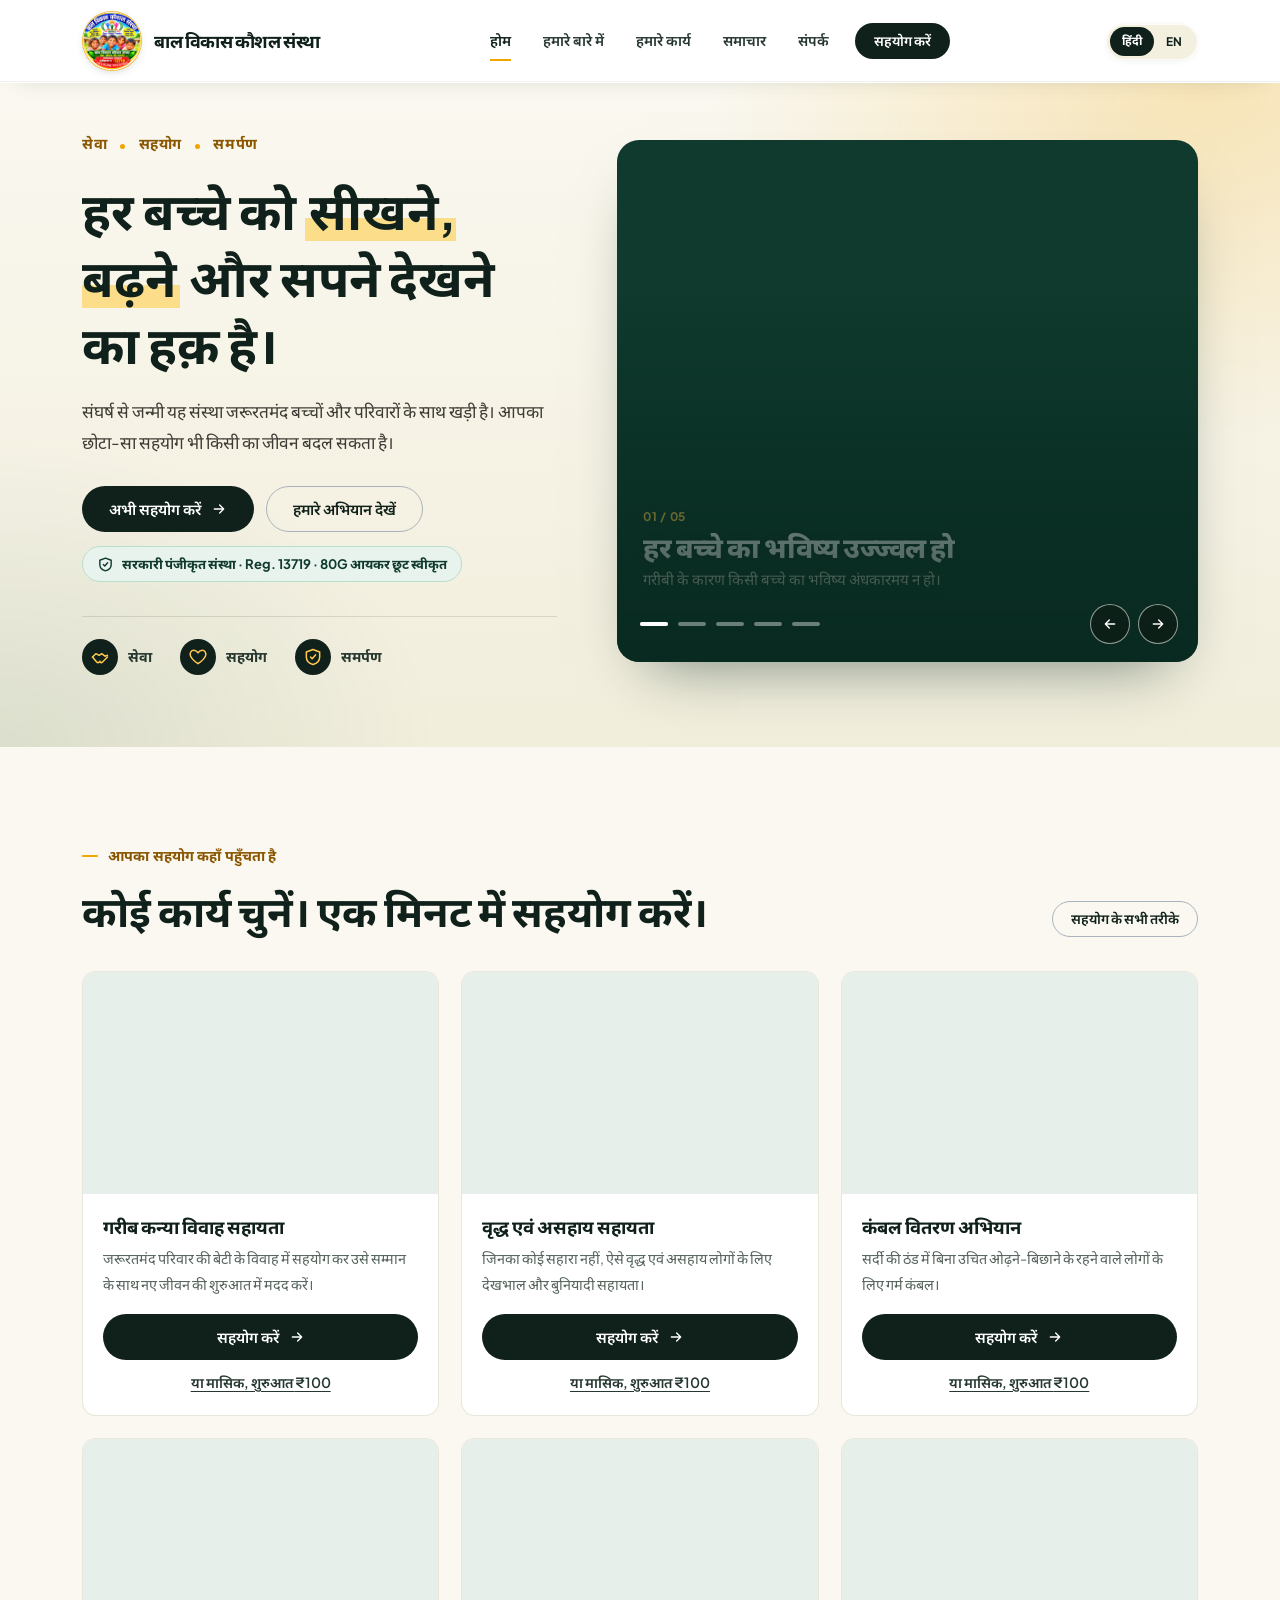
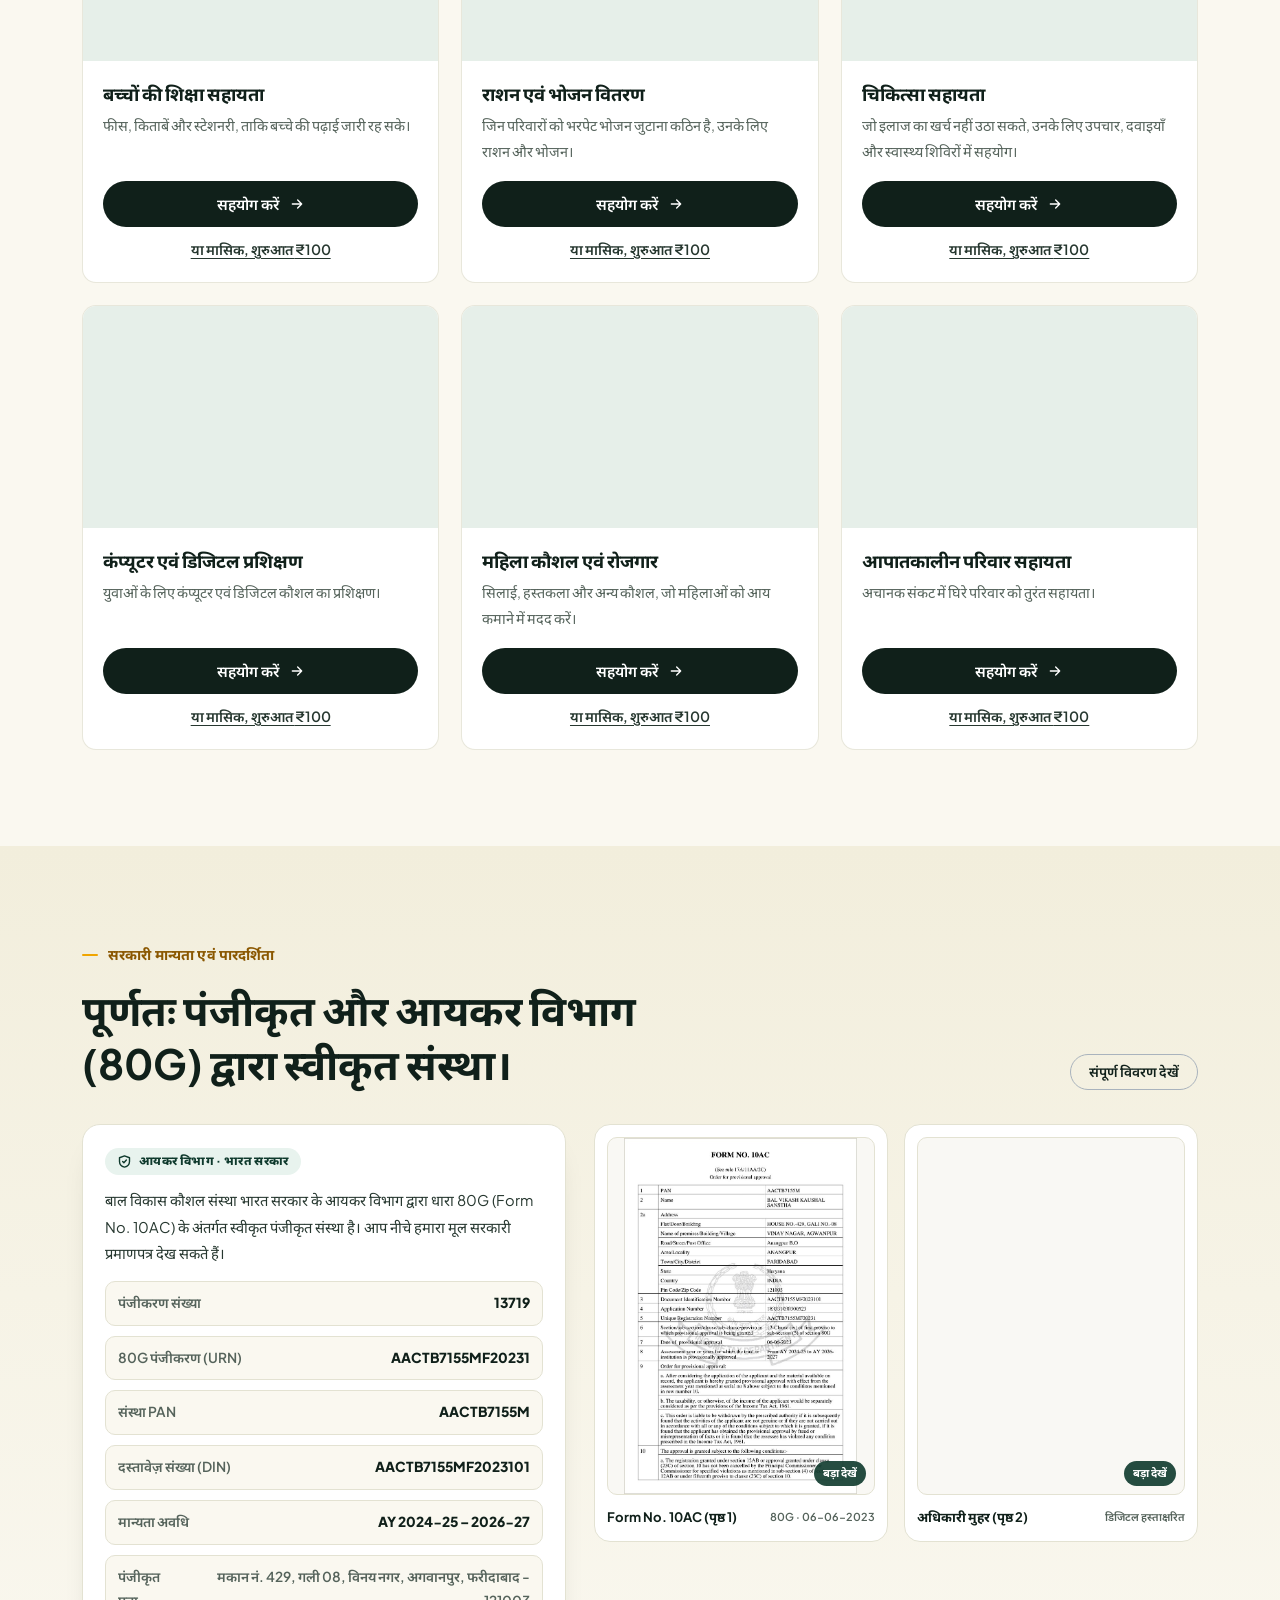
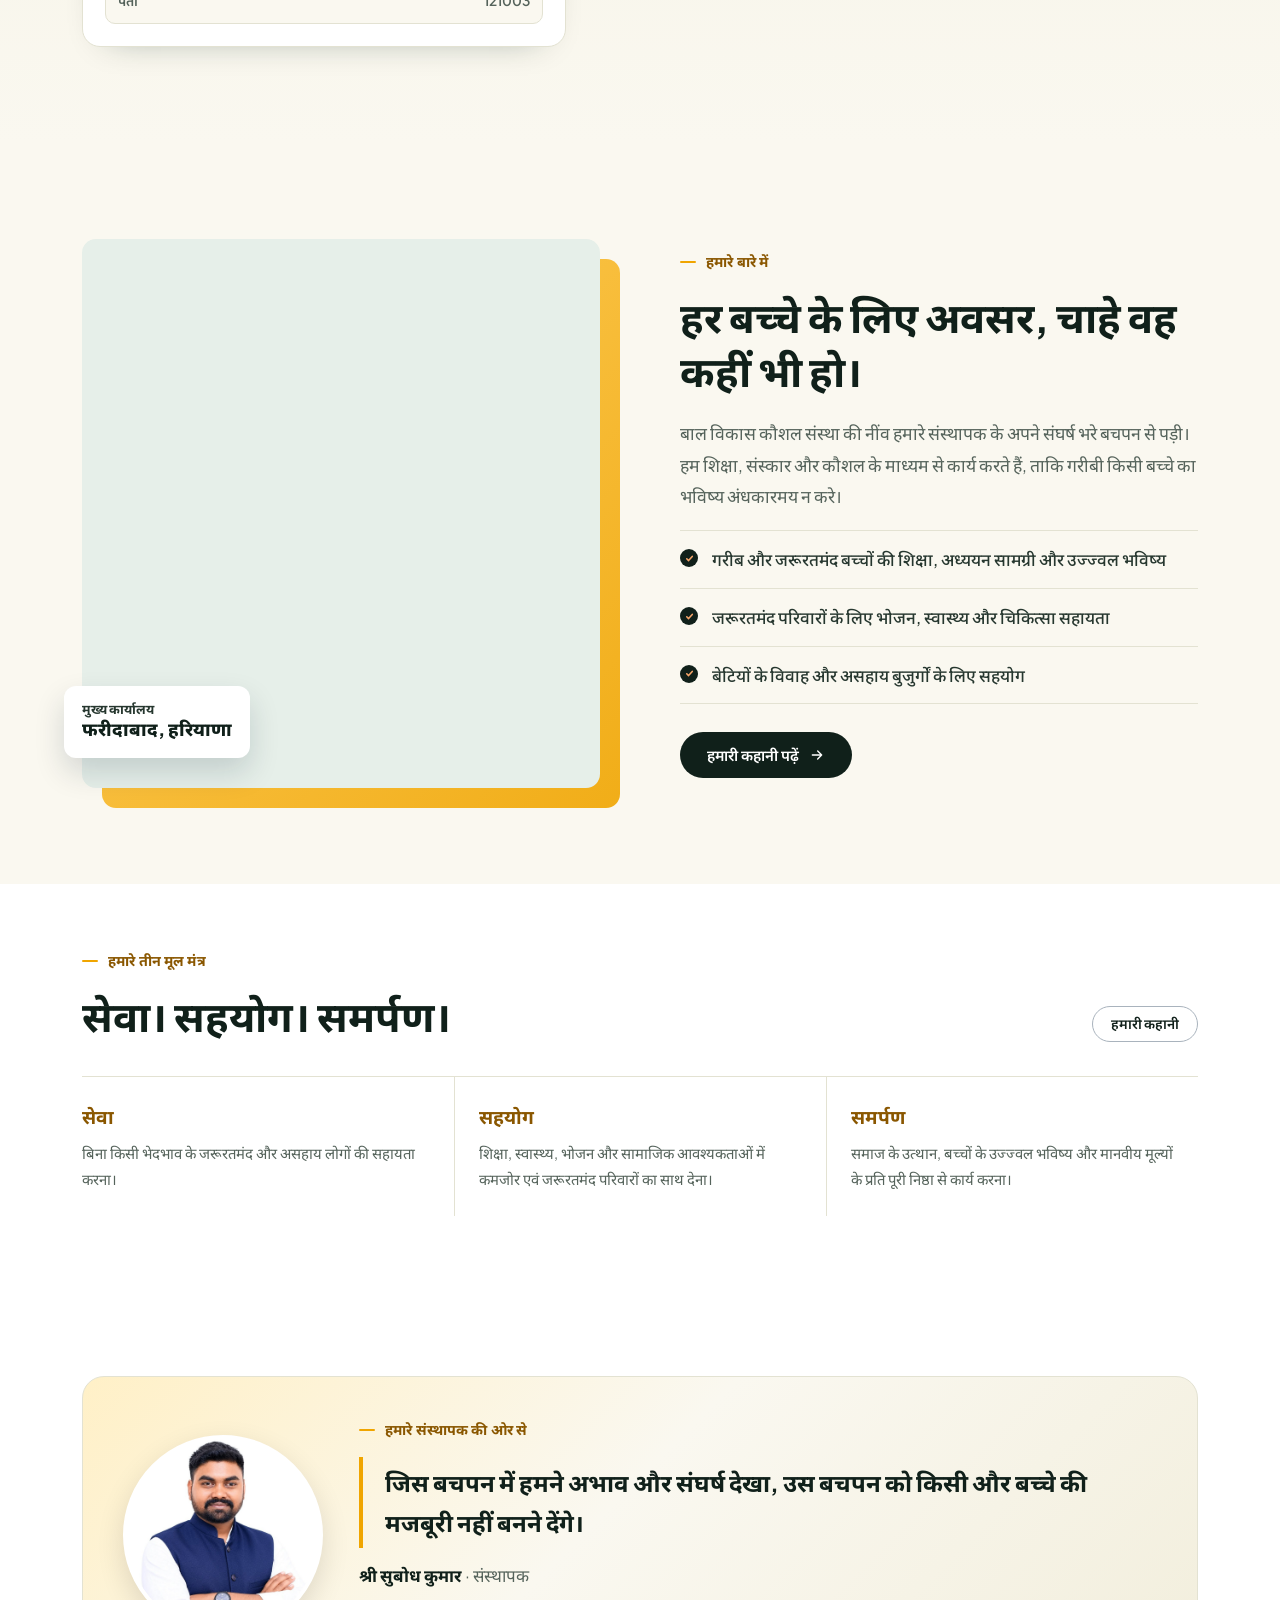
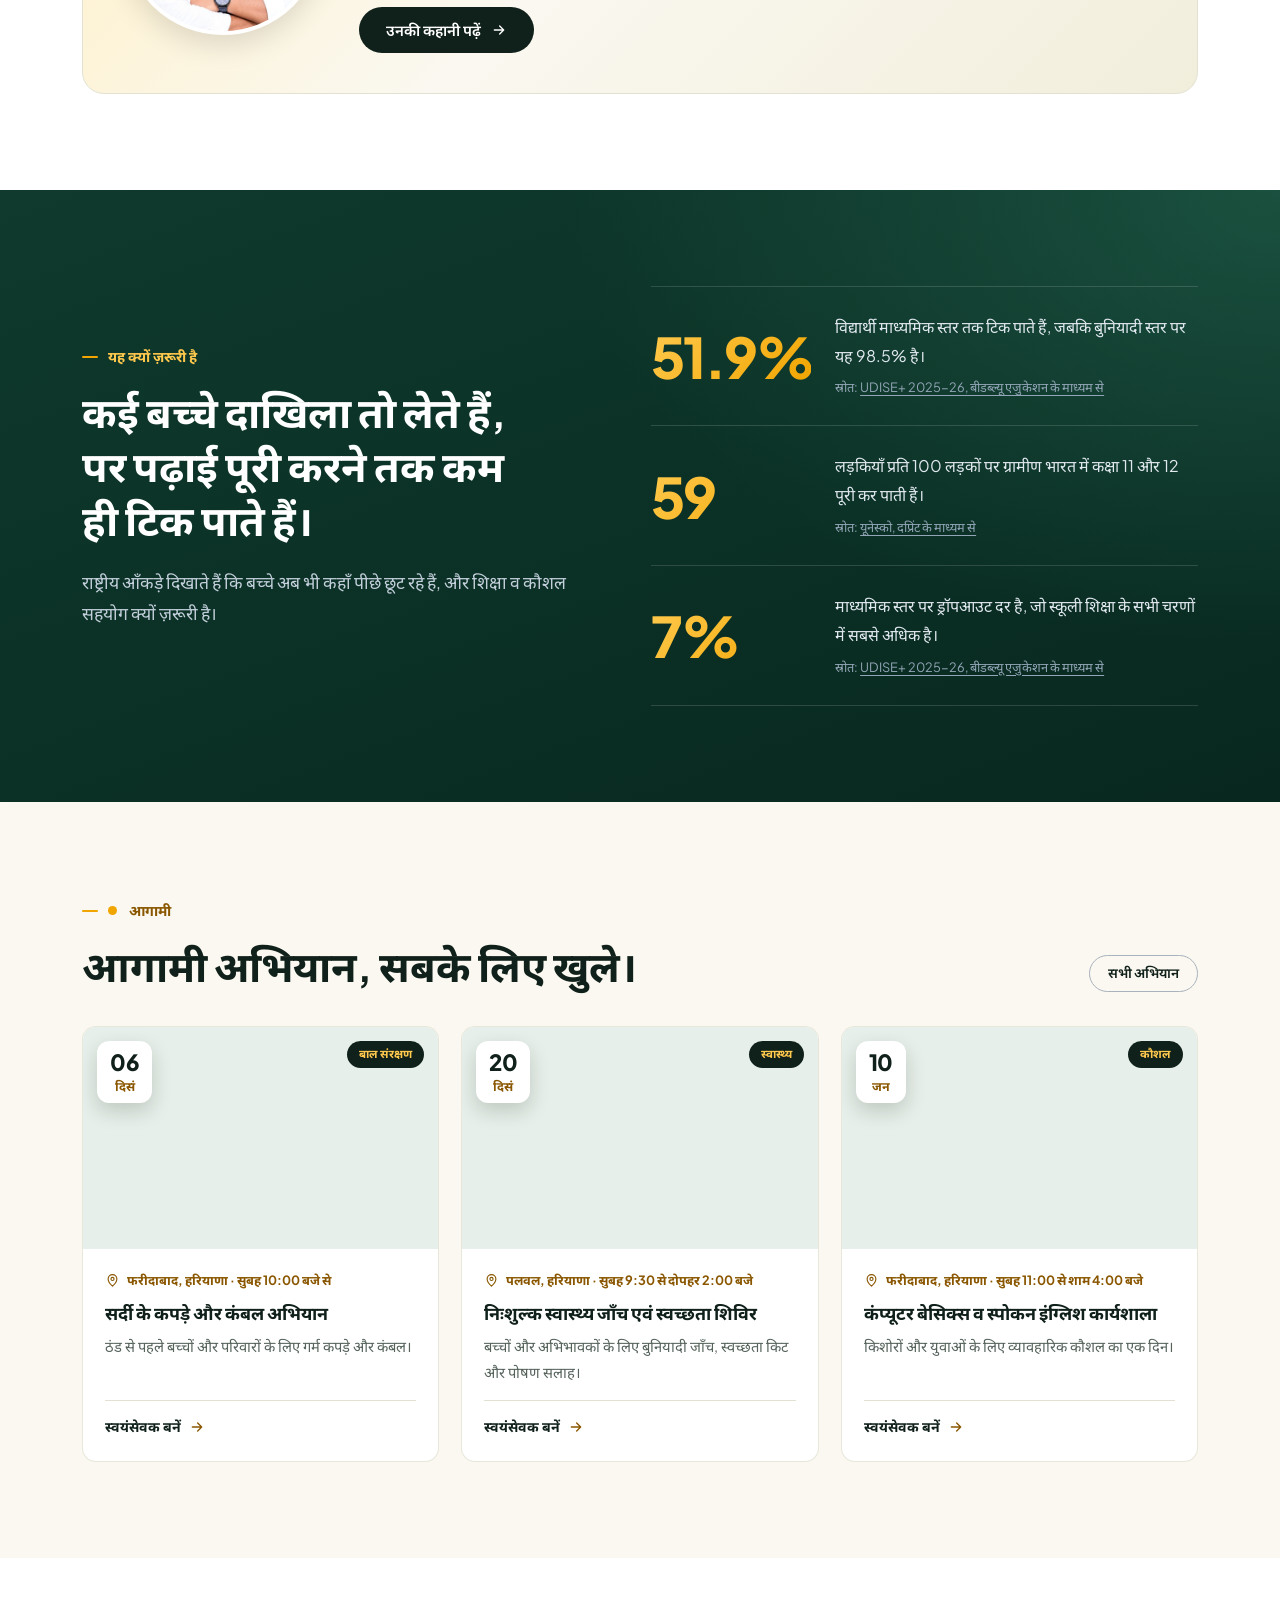
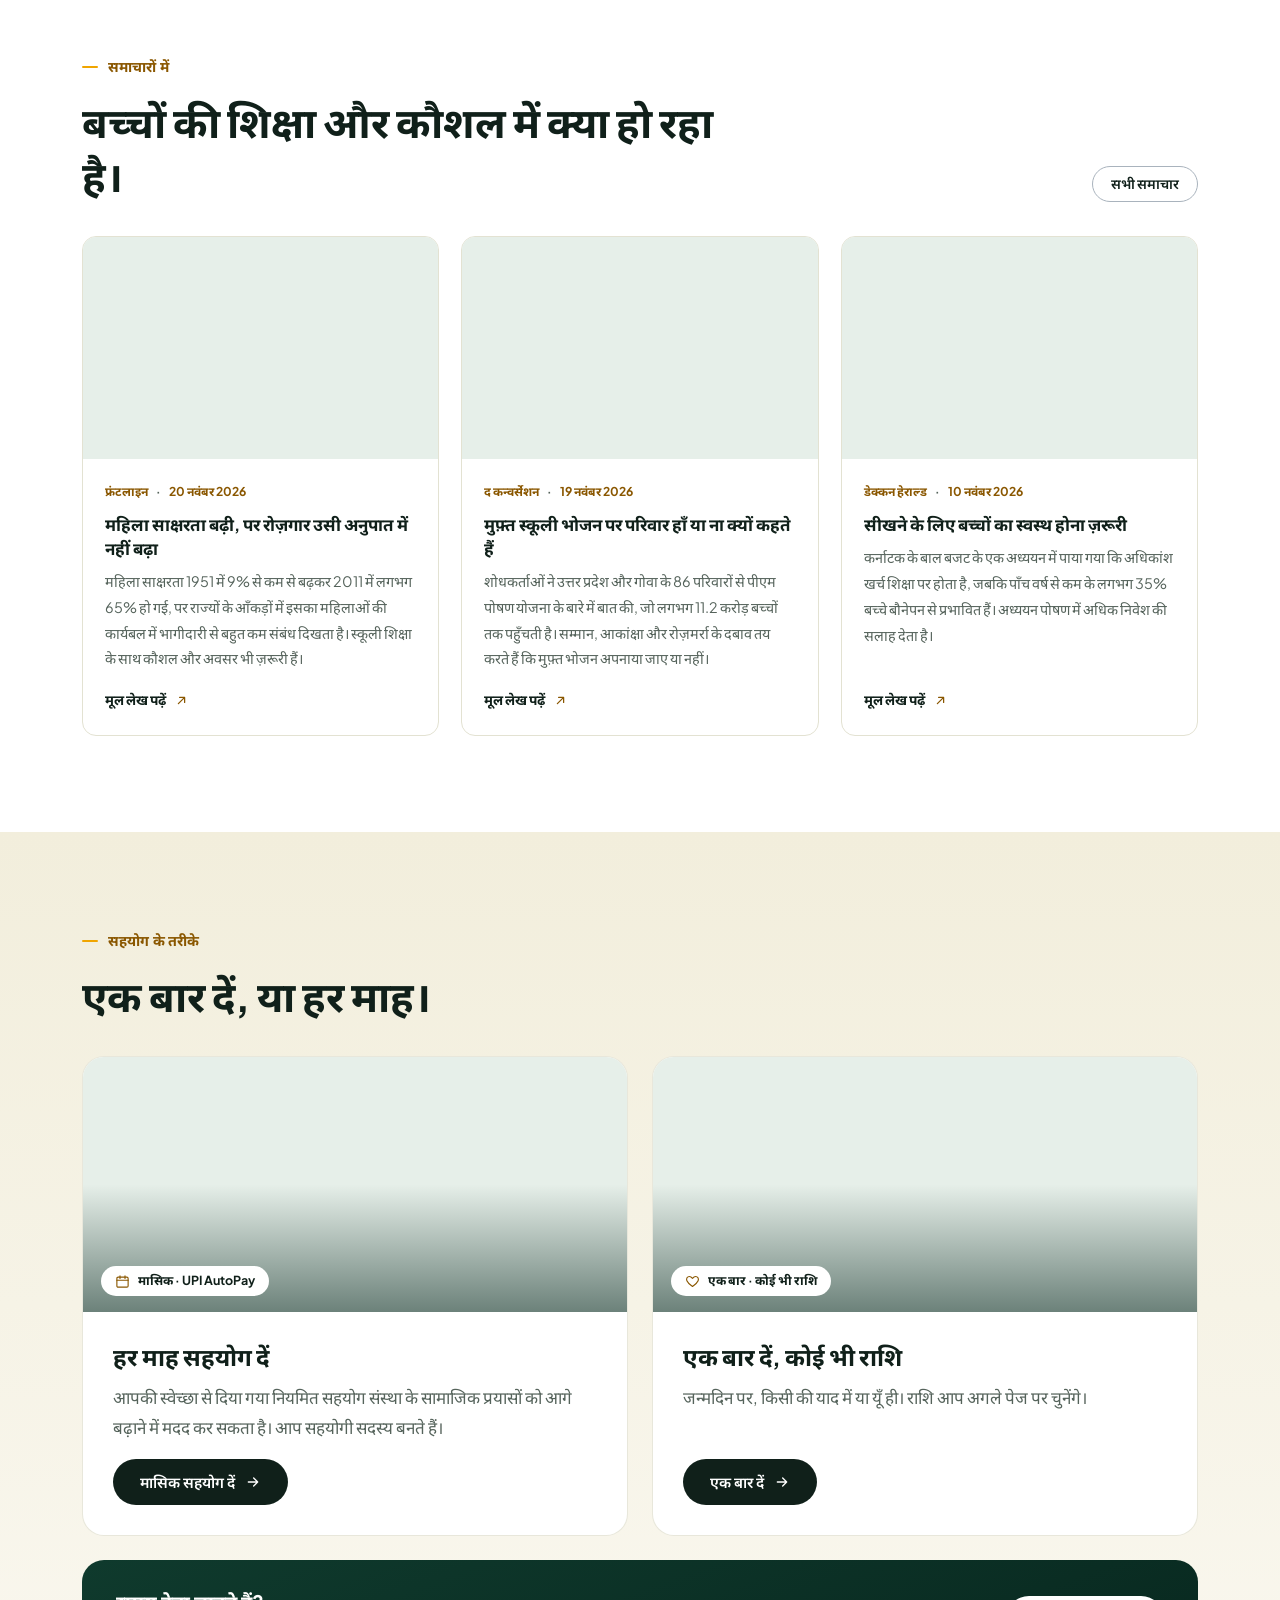
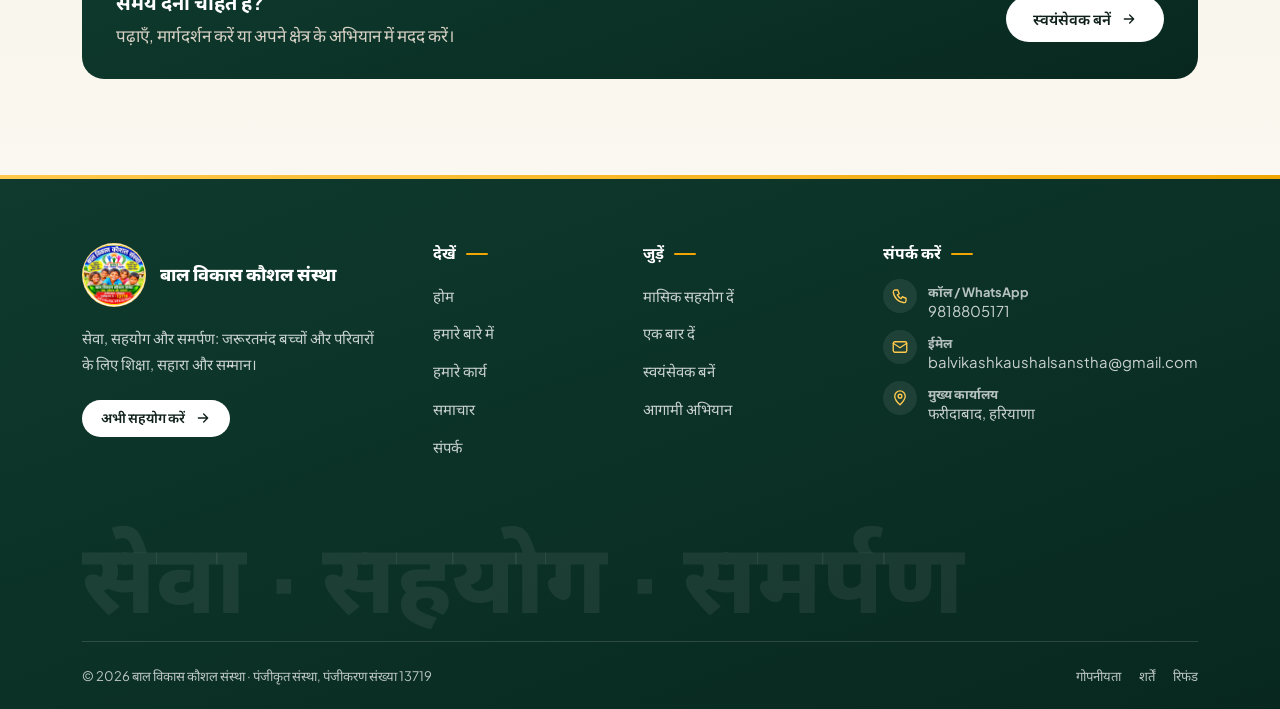
==== commit a2e5f92a: "Update logo everywhere, fix scroll/intro lag, and add Google Site Name schema" ====
--- a/index.html
+++ b/index.html
@@ -5,17 +5,19 @@
 <script>try{var l=new URLSearchParams(location.search).get('lang')||localStorage.getItem('bvks_lang')||'hi';document.documentElement.setAttribute('data-lang',l==='en'?'en':'hi')}catch(e){}</script>
 <title>सेवा, सहयोग और समर्पण: जरूरतमंद बच्चों के लिए | बाल विकास कौशल संस्था</title>
 <meta name="description" content="फरीदाबाद की पंजीकृत संस्था, जो शिक्षा, भोजन, स्वास्थ्य और सम्मान के माध्यम से जरूरतमंद बच्चों और परिवारों की सेवा करती है। मासिक या एक बार सहयोग करें। Registered trust in Faridabad serving children and families in need through education, food, health and dignity. Donate monthly or once.">
+<meta property="og:site_name" content="Bal Vikash Kaushal Sanstha"><meta name="application-name" content="Bal Vikash Kaushal Sanstha"><meta property="og:url" content="https://balvikashkaushalsanstha.org/"><link rel="canonical" href="https://balvikashkaushalsanstha.org/">
 <meta property="og:title" content="Seva, Sahyog &amp; Samarpan for Children in Need | Bal Vikash Kaushal Sanstha"><meta property="og:description" content="Registered trust in Faridabad serving children and families in need through education, food, health and dignity. Donate monthly or once.">
 <meta property="og:type" content="website"><meta property="og:image" content="https://balvikashkaushalsanstha.org/assets/img/logo.jpg"><meta name="theme-color" content="#0F3A2D">
 <script>try{var th=new URLSearchParams(location.search).get('theme')||localStorage.getItem('bvks_theme');if(th)document.documentElement.setAttribute('data-theme',th)}catch(e){}</script>
-<link rel="icon" href="favicon.ico" sizes="48x48"><link rel="icon" href="assets/img/logo.jpg" type="image/jpeg"><link rel="apple-touch-icon" href="assets/img/apple-touch-icon.png"><link rel="manifest" href="manifest.webmanifest">
+<link rel="icon" href="favicon.ico" sizes="48x48"><link rel="icon" href="assets/img/icon-192.png" type="image/png" sizes="192x192"><link rel="apple-touch-icon" href="assets/img/apple-touch-icon.png"><link rel="manifest" href="manifest.webmanifest">
 <link rel="preload" href="assets/img/logo.jpg" as="image">
 <link rel="preload" href="assets/fonts/noto-sans-devanagari-devanagari-wght-normal.woff2" as="font" type="font/woff2" crossorigin>
 <link rel="preload" href="assets/fonts/plus-jakarta-sans-latin-wght-normal.woff2" as="font" type="font/woff2" crossorigin>
 <script>(function(){var d=document.documentElement;d.classList.add('hyd');setTimeout(function(){d.classList.remove('hyd')},2500);try{var nav=performance.getEntriesByType&&performance.getEntriesByType('navigation')[0];if(document.referrer&&document.referrer.indexOf(location.origin)===0&&(!nav||nav.type!=='reload'))d.classList.add('no-intro')}catch(e){}try{window.__bvc=fetch('api/content.php',{cache:'no-cache'}).then(function(r){return r.ok?r.json():null}).catch(function(){return null})}catch(e){}})()</script>
-<link rel="stylesheet" href="assets/css/style.css?v=202611261400">
+<link rel="stylesheet" href="assets/css/style.css?v=202611261420">
 <noscript><style>html.hyd body{opacity:1!important}</style></noscript>
-<script type="application/ld+json">{"@context":"https://schema.org","@type":"NGO","slogan":"Seva, Sahyog, Samarpan","name":"Bal Vikash Kaushal Sanstha","alternateName":"बाल विकास कौशल संस्था","url":"https://balvikashkaushalsanstha.org","logo":"https://balvikashkaushalsanstha.org/assets/img/logo.jpg","telephone":"+919818805171","founder":{"@type":"Person","name":"Subodh Kumar"},"address":{"@type":"PostalAddress","addressLocality":"Faridabad","addressRegion":"Haryana","addressCountry":"IN"}}</script>
+<script type="application/ld+json">{"@context":"https://schema.org","@type":"WebSite","name":"Bal Vikash Kaushal Sanstha","alternateName":["बाल विकास कौशल संस्था","BVKS"],"url":"https://balvikashkaushalsanstha.org/"}</script>
+<script type="application/ld+json">{"@context":"https://schema.org","@type":"NGO","slogan":"Seva, Sahyog, Samarpan","name":"Bal Vikash Kaushal Sanstha","alternateName":"बाल विकास कौशल संस्था","url":"https://balvikashkaushalsanstha.org/","logo":"https://balvikashkaushalsanstha.org/assets/img/logo.jpg","telephone":"+919818805171","founder":{"@type":"Person","name":"Subodh Kumar"},"address":{"@type":"PostalAddress","addressLocality":"Faridabad","addressRegion":"Haryana","addressCountry":"IN"}}</script>
 </head>
 <body>
 <div class="bvks-intro" id="bvksIntro" aria-hidden="true">
@@ -155,7 +157,7 @@
 <div class="m-donate"><a class="btn btn-gold" href="donate.html"><span class="en" data-k="b64645f1">Donate now</span><span class="hi" lang="hi" data-k="b64645f1">अभी सहयोग करें</span></a><a class="btn btn-line-w" href="https://wa.me/919818805171" data-link="wa" target="_blank" rel="noopener">WhatsApp</a></div>
 <div class="toast" id="toast" role="status" aria-live="polite"></div>
 <script src="assets/js/config.js?v=202611260938"></script>
-<script src="assets/js/site.js?v=202611261400"></script>
+<script src="assets/js/site.js?v=202611261420"></script>
 <script src="assets/js/content.js?v=202611230935"></script>
 
 </body></html>
--- a/assets/css/style.css
+++ b/assets/css/style.css
@@ -28,7 +28,7 @@
 html[data-theme="clay"]{--ink:#25231D;--ink2:#3C3A31;--muted:#5E5C51;--cream:#FAF6EE;--sand:#F1EBDD;--mist:#E8EDE3;--mist2:#D1DCC9;--navy:#2F3A2E;--navy2:#1F271E;--navy3:#4A5C47;--o:#CC5A33;--o-l:#EC946F;--o-d:#9E3E1B;--o-100:#F9E1D6;--o-200:#F1BFA9;--line:#E6E0D0}
 *{box-sizing:border-box}
 html{scroll-behavior:smooth;-webkit-text-size-adjust:100%}
-body{margin:0;font-family:var(--body);font-weight:450;color:var(--ink);background:#fff;line-height:1.65;font-size:16.5px;-webkit-font-smoothing:antialiased;text-rendering:optimizeLegibility}
+body{margin:0;font-family:var(--body);font-weight:450;color:var(--ink);background:#fff;line-height:1.65;font-size:16.5px;-webkit-font-smoothing:antialiased}
 img{max-width:100%;display:block}
 a{color:inherit;text-decoration:none}
 h1,h2,h3,h4{font-family:var(--display);color:var(--ink);margin:0 0 .5em;font-weight:700;line-height:1.15;letter-spacing:-.03em}
@@ -69,7 +69,7 @@
 .skip{position:absolute;left:-999px;top:8px;background:#fff;padding:10px 16px;border-radius:8px;z-index:200}.skip:focus{left:12px}
 
 /* header */
-.hdr{position:sticky;top:0;z-index:60;background:rgba(255,255,255,.84);-webkit-backdrop-filter:saturate(165%) blur(12px);backdrop-filter:saturate(165%) blur(12px);transform:translateZ(0);border-bottom:1px solid rgba(255,255,255,.55);box-shadow:0 8px 26px -18px rgba(15,58,45,.28),inset 0 -1px 0 rgba(0,0,0,.06)}
+.hdr{position:sticky;top:0;z-index:60;background:rgba(255,255,255,.94);-webkit-backdrop-filter:blur(8px);backdrop-filter:blur(8px);transform:translateZ(0);border-bottom:1px solid rgba(255,255,255,.55);box-shadow:0 8px 26px -18px rgba(15,58,45,.28),inset 0 -1px 0 rgba(0,0,0,.06)}
 .hdr-in{display:flex;align-items:center;justify-content:space-between;gap:20px;padding-top:11px;padding-bottom:11px}
 .brand{display:flex;align-items:center;gap:12px;min-width:0}
 .brand-mark{width:60px;height:60px;flex:none;padding:0;background:#fff;border:1.5px solid rgba(240,165,0,.75);border-radius:50%;object-fit:cover;transition:transform .5s cubic-bezier(.22,1,.36,1),box-shadow .5s cubic-bezier(.22,1,.36,1);box-shadow:0 3px 10px -4px rgba(15,58,45,.28)}
@@ -87,7 +87,7 @@
 .menu a.nl:hover,.menu a.nl.active{color:var(--ink)}
 .menu-cta{margin-left:8px}
 .hdr-r{display:flex;align-items:center;gap:12px}
-.lang{display:inline-flex;background:rgba(242,238,220,.72);-webkit-backdrop-filter:blur(10px);backdrop-filter:blur(10px);border:1px solid rgba(255,255,255,.7);box-shadow:inset 0 1px 0 rgba(255,255,255,.75),0 2px 8px -4px rgba(15,58,45,.15);border-radius:999px;padding:3px}
+.lang{display:inline-flex;background:rgba(242,238,220,.88);border:1px solid rgba(255,255,255,.7);box-shadow:inset 0 1px 0 rgba(255,255,255,.75),0 2px 8px -4px rgba(15,58,45,.15);border-radius:999px;padding:3px}
 .lang button{border:0;background:transparent;color:var(--ink);font:700 .74rem var(--body);padding:6px 12px;border-radius:999px;cursor:pointer}
 html[data-lang="en"] .lang [data-set="en"],html[data-lang="hi"] .lang [data-set="hi"]{background:var(--ink);color:#fff}
 .burger{display:none;width:42px;height:42px;border-radius:50%;border:0;background:var(--sand);cursor:pointer;align-items:center;justify-content:center;position:relative}
@@ -278,7 +278,7 @@
 .phero:after{content:"";position:absolute;right:-60px;top:-80px;width:340px;height:340px;border-radius:50%;background:radial-gradient(circle,rgba(232,116,30,.14),rgba(232,116,30,0) 68%)}
 .phero .wrap{position:relative;z-index:1}
 .phero-grid{display:grid;grid-template-columns:minmax(0,1fr) auto;align-items:center;gap:32px}
-.phero-logo{width:clamp(150px,16vw,196px);aspect-ratio:1;padding:3px;border-radius:50%;background:rgba(255,255,255,.88);-webkit-backdrop-filter:blur(10px);backdrop-filter:blur(10px);border:2px solid rgba(240,165,0,.6);box-shadow:0 22px 46px -18px rgba(15,58,45,.32),inset 0 1.5px 1px #fff;display:grid;place-items:center;transition:transform .45s cubic-bezier(.22,1,.36,1)}
+.phero-logo{width:clamp(150px,16vw,196px);aspect-ratio:1;padding:3px;border-radius:50%;background:#fff;border:2px solid rgba(240,165,0,.6);box-shadow:0 22px 46px -18px rgba(15,58,45,.32),inset 0 1.5px 1px #fff;display:grid;place-items:center;transition:transform .45s cubic-bezier(.22,1,.36,1)}
 .phero-logo:hover{transform:perspective(500px) rotateY(-10deg) rotateX(6deg) scale(1.03)}
 .phero-logo img{width:100%;height:100%;object-fit:cover;display:block;border-radius:50%}
 @media(max-width:760px){.phero-grid{grid-template-columns:1fr;gap:22px}.phero-logo{width:132px;padding:8px;margin:0 auto}}
@@ -376,7 +376,7 @@
 /* receipt */
 .receipt{max-width:760px;margin:0 auto;background:#fff;border:1px solid var(--line);border-radius:var(--r);padding:42px}
 .rc-head{display:flex;justify-content:space-between;gap:20px;border-bottom:3px solid var(--ink);padding-bottom:20px;margin-bottom:22px;align-items:center}
-.rc-brand{display:flex;gap:14px;align-items:center}.rc-brand img{width:60px;border-radius:14px}
+.rc-brand{display:flex;gap:14px;align-items:center}.rc-brand img{width:60px;height:60px;border-radius:50%;object-fit:cover}
 .rc-table{width:100%;border-collapse:collapse;margin:14px 0}.rc-table td{padding:11px 0;border-bottom:1px solid var(--line);vertical-align:top}.rc-table td:first-child{color:var(--muted);width:42%}.rc-table td:last-child{font-weight:700;color:var(--ink)}
 .rc-amount.big{margin:18px 0}
 .demo-mark{display:none;background:#fbe3e0;color:#9b1c14;font-weight:700;padding:10px 16px;border-radius:10px;text-align:center;margin-bottom:18px}.demo .demo-mark{display:block}
@@ -412,7 +412,7 @@
 .m-donate{display:none}
 .toast{position:fixed;left:50%;bottom:90px;transform:translateX(-50%) translateY(30px);background:var(--ink);color:#fff;padding:14px 22px;border-radius:12px;opacity:0;pointer-events:none;transition:.3s;z-index:100;max-width:92vw}
 .toast.show{opacity:1;transform:translateX(-50%)}
-.progress-bar{position:fixed;top:0;left:0;height:3px;width:0;background:var(--g-or);z-index:200}
+.progress-bar{position:fixed;top:0;left:0;height:3px;width:100%;transform-origin:left center;transform:scaleX(0);will-change:transform;background:var(--g-or);z-index:200;pointer-events:none}
 .to-top{position:fixed;right:18px;bottom:22px;width:46px;height:46px;border-radius:50%;border:0;background:var(--ink);color:#fff;cursor:pointer;opacity:0;pointer-events:none;transform:translateY(12px);transition:.3s;z-index:45;font-size:1.1rem}
 .to-top.show{opacity:1;pointer-events:auto;transform:none}
 .reveal{opacity:0;transform:translateY(16px);transition:opacity .7s ease,transform .7s cubic-bezier(.2,.7,.2,1)}.reveal.in{opacity:1;transform:none}
@@ -459,7 +459,7 @@
  .values,.team,.ngrid{grid-template-columns:1fr}.val+.val{border-left:0;padding-left:0;border-top:1px solid var(--line)}
  .form-card{padding:24px 18px}.row2{grid-template-columns:1fr}.receipt{padding:24px 18px}
  .ftr-cols{grid-template-columns:1fr 1fr}
- .m-donate{display:flex;position:fixed;left:0;right:0;bottom:0;z-index:40;background:rgba(8,40,31,.86);-webkit-backdrop-filter:saturate(160%) blur(12px);backdrop-filter:saturate(160%) blur(12px);transform:translateZ(0);border-top:1px solid rgba(255,255,255,.16);box-shadow:0 -8px 24px -10px rgba(0,0,0,.35),inset 0 1px 0 rgba(255,255,255,.18);padding:10px 16px;gap:10px}.m-donate .btn{flex:1}body{padding-bottom:70px}
+ .m-donate{display:flex;position:fixed;left:0;right:0;bottom:0;z-index:40;background:rgba(8,40,31,.94);-webkit-backdrop-filter:blur(8px);backdrop-filter:blur(8px);transform:translateZ(0);border-top:1px solid rgba(255,255,255,.16);box-shadow:0 -8px 24px -10px rgba(0,0,0,.35),inset 0 1px 0 rgba(255,255,255,.18);padding:10px 16px;gap:10px}.m-donate .btn{flex:1}body{padding-bottom:70px}
  .to-top{bottom:84px}
 }
 @media print{.hdr,.ftr,.m-donate,.no-print,.toast,.progress-bar,.to-top{display:none!important}body{background:#fff;padding:0}.receipt{border:0;padding:0}.sec{padding:0}}
@@ -697,15 +697,14 @@
 
 /* ---- Homepage 3D Logo Intro Splash ---- */
 html.no-intro .bvks-intro{display:none!important}
-.bvks-intro{position:fixed;inset:0;width:100%;height:100vh;height:100dvh;z-index:2147483500;display:flex;align-items:center;justify-content:center;padding:20px;background:radial-gradient(circle at 50% 35%,#144a39 0%,#0b2f24 52%,#051913 100%);color:#fff;text-align:center;cursor:pointer;overflow:hidden;overscroll-behavior:contain;touch-action:manipulation;-webkit-tap-highlight-color:transparent;will-change:opacity,transform;transition:opacity .5s cubic-bezier(.22,1,.36,1),transform .5s cubic-bezier(.22,1,.36,1)}
+.bvks-intro{position:fixed;inset:0;width:100%;height:100vh;height:100dvh;z-index:2147483500;display:flex;align-items:center;justify-content:center;padding:20px;background:radial-gradient(circle at 50% 35%,#144a39 0%,#0b2f24 52%,#051913 100%);color:#fff;text-align:center;cursor:pointer;overflow:hidden;overscroll-behavior:contain;touch-action:manipulation;-webkit-tap-highlight-color:transparent;contain:layout style paint;transition:opacity .45s cubic-bezier(.22,1,.36,1),transform .45s cubic-bezier(.22,1,.36,1)}
 .bvks-intro.out{opacity:0;transform:scale(1.03);pointer-events:none}
 .bvks-intro.gone{display:none}
 .bvks-orb{position:absolute;border-radius:50%;pointer-events:none}
 .bvks-orb-1{width:min(420px,85vw);height:min(420px,85vw);top:8%;left:-10%;background:radial-gradient(circle,rgba(240,165,0,.34) 0%,rgba(240,165,0,.08) 46%,transparent 70%)}
 .bvks-orb-2{width:min(440px,90vw);height:min(440px,90vw);bottom:4%;right:-12%;background:radial-gradient(circle,rgba(62,196,144,.28) 0%,rgba(31,90,71,.1) 48%,transparent 72%)}
 .bvks-glass-card{position:relative;z-index:1;width:min(410px,100%);display:flex;flex-direction:column;align-items:center;gap:18px;padding:32px 24px 26px;border-radius:32px;border:1px solid rgba(255,255,255,.28);box-shadow:0 28px 64px -18px rgba(0,0,0,.58),inset 0 1.5px 1px rgba(255,255,255,.52),inset 0 -1px 1px rgba(255,201,77,.2)}
-.bvks-glass-card::before{content:"";position:absolute;inset:0;z-index:0;border-radius:inherit;background:linear-gradient(155deg,rgba(255,255,255,.17) 0%,rgba(255,255,255,.06) 55%,rgba(255,255,255,.1) 100%);-webkit-backdrop-filter:blur(14px) saturate(155%);backdrop-filter:blur(14px) saturate(155%);transform:translateZ(0);pointer-events:none}
-@supports not ((backdrop-filter:blur(1px)) or (-webkit-backdrop-filter:blur(1px))){.bvks-glass-card::before{background:linear-gradient(155deg,rgba(20,70,54,.94) 0%,rgba(10,42,32,.96) 100%)}}
+.bvks-glass-card::before{content:"";position:absolute;inset:0;z-index:0;border-radius:inherit;background:linear-gradient(155deg,rgba(255,255,255,.16) 0%,rgba(12,48,37,.84) 55%,rgba(255,255,255,.1) 100%);transform:translateZ(0);pointer-events:none}
 .bvks-glass-card>*{position:relative;z-index:1}
 .bvks-stage{position:relative;width:min(216px,52vw);height:min(216px,52vw);-webkit-perspective:1000px;perspective:1000px;display:grid;place-items:center;transform:translateZ(0)}
 .bvks-halo{position:absolute;inset:-24px;border-radius:50%;background:radial-gradient(circle,rgba(255,201,77,.38) 0%,rgba(240,165,0,.12) 48%,transparent 72%);pointer-events:none}
